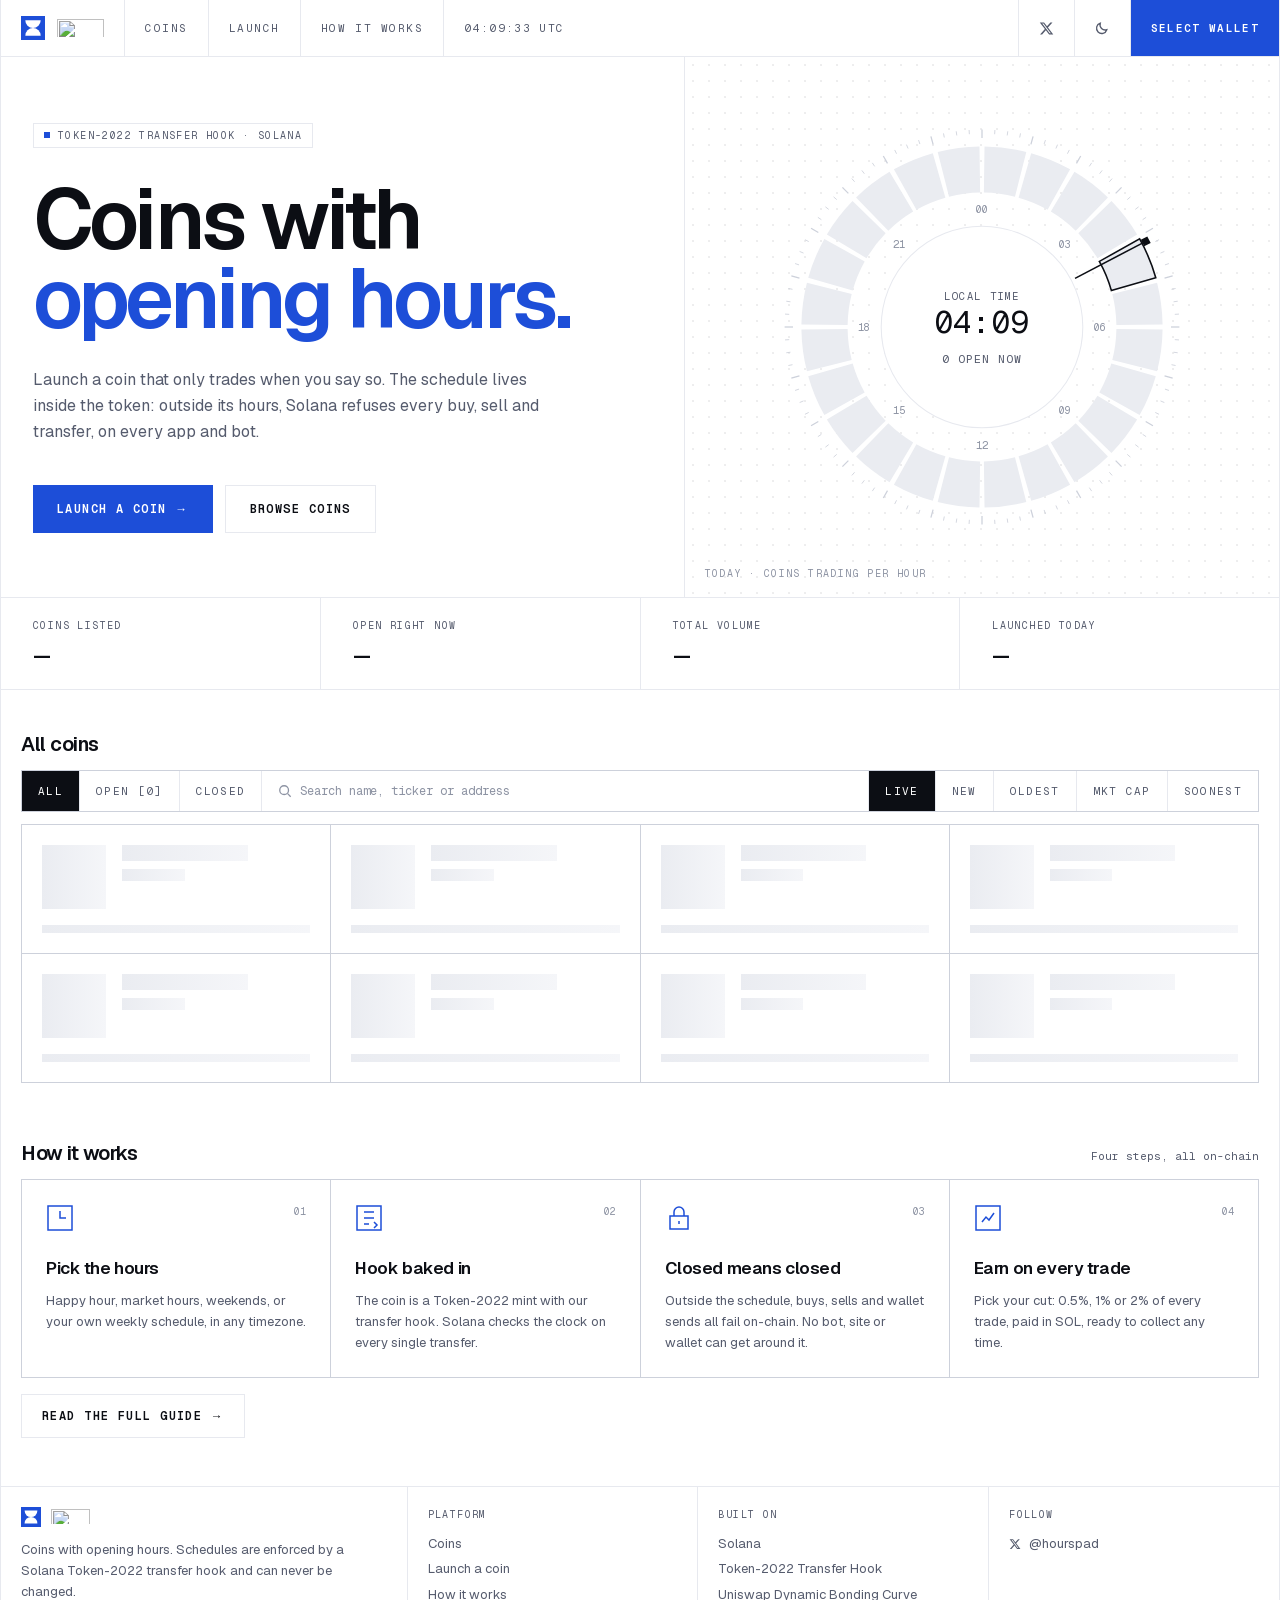
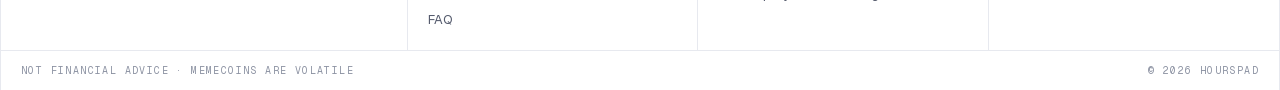
==== index.html @ c49558e3 "Initial commit for HoursPad" ====
<!DOCTYPE html><!--CQ_5cCYA3mb9DSYtPW1Xb--><html lang="en"><head><meta charSet="utf-8"/><meta name="viewport" content="width=device-width, initial-scale=1"/><link rel="preload" href="/_next/static/media/22a5144ee8d83bca-s.p.woff2" as="font" crossorigin="" type="font/woff2"/><link rel="preload" href="/_next/static/media/7d4881bb7e1bf84d-s.p.woff2" as="font" crossorigin="" type="font/woff2"/><link rel="stylesheet" href="/_next/static/css/1ce12301b1489c7e.css?dpl=dpl_DbkQG8PXxqhsKhzdxBXrXk7iivcE" data-precedence="next"/><link rel="preload" as="script" fetchPriority="low" href="/_next/static/chunks/webpack-96cab7fc5d5daf1d.js?dpl=dpl_DbkQG8PXxqhsKhzdxBXrXk7iivcE"/><script src="/_next/static/chunks/4bd1b696-c023c6e3521b1417.js?dpl=dpl_DbkQG8PXxqhsKhzdxBXrXk7iivcE" async=""></script><script src="/_next/static/chunks/255-61931770bf634d82.js?dpl=dpl_DbkQG8PXxqhsKhzdxBXrXk7iivcE" async=""></script><script src="/_next/static/chunks/main-app-dd8ba6a1f9587de7.js?dpl=dpl_DbkQG8PXxqhsKhzdxBXrXk7iivcE" async=""></script><script src="/_next/static/chunks/3a91511d-7b86a14abf461da0.js?dpl=dpl_DbkQG8PXxqhsKhzdxBXrXk7iivcE" async=""></script><script src="/_next/static/chunks/907-2b02519b1565ef3d.js?dpl=dpl_DbkQG8PXxqhsKhzdxBXrXk7iivcE" async=""></script><script src="/_next/static/chunks/619-ba102abea3e3d0e4.js?dpl=dpl_DbkQG8PXxqhsKhzdxBXrXk7iivcE" async=""></script><script src="/_next/static/chunks/700-3b19eb2e2f9596cf.js?dpl=dpl_DbkQG8PXxqhsKhzdxBXrXk7iivcE" async=""></script><script src="/_next/static/chunks/294-66c5df49ff0bc5c4.js?dpl=dpl_DbkQG8PXxqhsKhzdxBXrXk7iivcE" async=""></script><script src="/_next/static/chunks/app/layout-de8322e42dd7f6e4.js?dpl=dpl_DbkQG8PXxqhsKhzdxBXrXk7iivcE" async=""></script><script src="/_next/static/chunks/79702014-9ee8d4aa71a42f20.js?dpl=dpl_DbkQG8PXxqhsKhzdxBXrXk7iivcE" async=""></script><script src="/_next/static/chunks/97b52221-3e3240ed3e205291.js?dpl=dpl_DbkQG8PXxqhsKhzdxBXrXk7iivcE" async=""></script><script src="/_next/static/chunks/2f0b94e8-f0af32bae15436c9.js?dpl=dpl_DbkQG8PXxqhsKhzdxBXrXk7iivcE" async=""></script><script src="/_next/static/chunks/22-aef83ed160ca5266.js?dpl=dpl_DbkQG8PXxqhsKhzdxBXrXk7iivcE" async=""></script><script src="/_next/static/chunks/710-6b9236e07b4af5c0.js?dpl=dpl_DbkQG8PXxqhsKhzdxBXrXk7iivcE" async=""></script><script src="/_next/static/chunks/975-e03da626c06df39f.js?dpl=dpl_DbkQG8PXxqhsKhzdxBXrXk7iivcE" async=""></script><script src="/_next/static/chunks/app/page-4772ea23ae81c565.js?dpl=dpl_DbkQG8PXxqhsKhzdxBXrXk7iivcE" async=""></script><meta name="next-size-adjust" content=""/><title>HoursPad · coins with opening hours</title><meta name="description" content="Launch Solana coins that only trade during their hours. Enforced on-chain by a Token-2022 transfer hook."/><meta name="application-name" content="HoursPad"/><meta property="og:title" content="HoursPad · coins with opening hours"/><meta property="og:description" content="Launch Solana coins that only trade during their hours. Enforced on-chain."/><meta property="og:url" content="https://hourspad.fun"/><meta property="og:site_name" content="HoursPad"/><meta property="og:image:type" content="image/png"/><meta property="og:image:width" content="1200"/><meta property="og:image:height" content="630"/><meta property="og:image" content="https://hourspad.fun/opengraph-image.png?de965d8a4aafa7f9"/><meta name="twitter:card" content="summary_large_image"/><meta name="twitter:title" content="HoursPad · coins with opening hours"/><meta name="twitter:description" content="Launch Solana coins that only trade during their hours. Enforced on-chain."/><meta name="twitter:image:type" content="image/png"/><meta name="twitter:image:width" content="1200"/><meta name="twitter:image:height" content="630"/><meta name="twitter:image" content="https://hourspad.fun/twitter-image.png?de965d8a4aafa7f9"/><link rel="icon" href="/favicon.ico" type="image/x-icon" sizes="16x16"/><link rel="icon" href="/icon.svg?ea979f2394097c3a" type="image/svg+xml" sizes="any"/><link rel="apple-touch-icon" href="/apple-icon.png?b54c12f2b8a58fcc" type="image/png" sizes="180x180"/><script>(function(){try{var p=localStorage.getItem('oh-theme')||'system';var d=p==='dark'||(p==='system'&&matchMedia('(prefers-color-scheme: dark)').matches);document.documentElement.dataset.theme=d?'dark':'light'}catch(e){document.documentElement.dataset.theme='dark'}})()</script><script src="/_next/static/chunks/polyfills-42372ed130431b0a.js?dpl=dpl_DbkQG8PXxqhsKhzdxBXrXk7iivcE" noModule=""></script></head><body class="__variable_246ccd __variable_c29908 font-sans antialiased"><div hidden=""><!--$--><!--/$--></div><script src="/_next/static/chunks/webpack-96cab7fc5d5daf1d.js?dpl=dpl_DbkQG8PXxqhsKhzdxBXrXk7iivcE" id="_R_" async=""></script><script>(self.__next_f=self.__next_f||[]).push([0])</script><script>self.__next_f.push([1,"1:\"$Sreact.fragment\"\n2:I[8224,[\"956\",\"static/chunks/3a91511d-7b86a14abf461da0.js?dpl=dpl_DbkQG8PXxqhsKhzdxBXrXk7iivcE\",\"907\",\"static/chunks/907-2b02519b1565ef3d.js?dpl=dpl_DbkQG8PXxqhsKhzdxBXrXk7iivcE\",\"619\",\"static/chunks/619-ba102abea3e3d0e4.js?dpl=dpl_DbkQG8PXxqhsKhzdxBXrXk7iivcE\",\"700\",\"static/chunks/700-3b19eb2e2f9596cf.js?dpl=dpl_DbkQG8PXxqhsKhzdxBXrXk7iivcE\",\"294\",\"static/chunks/294-66c5df49ff0bc5c4.js?dpl=dpl_DbkQG8PXxqhsKhzdxBXrXk7iivcE\",\"177\",\"static/chunks/app/layout-de8322e42dd7f6e4.js?dpl=dpl_DbkQG8PXxqhsKhzdxBXrXk7iivcE\"],\"Providers\"]\n3:I[1398,[\"956\",\"static/chunks/3a91511d-7b86a14abf461da0.js?dpl=dpl_DbkQG8PXxqhsKhzdxBXrXk7iivcE\",\"907\",\"static/chunks/907-2b02519b1565ef3d.js?dpl=dpl_DbkQG8PXxqhsKhzdxBXrXk7iivcE\",\"619\",\"static/chunks/619-ba102abea3e3d0e4.js?dpl=dpl_DbkQG8PXxqhsKhzdxBXrXk7iivcE\",\"700\",\"static/chunks/700-3b19eb2e2f9596cf.js?dpl=dpl_DbkQG8PXxqhsKhzdxBXrXk7iivcE\",\"294\",\"static/chunks/294-66c5df49ff0bc5c4.js?dpl=dpl_DbkQG8PXxqhsKhzdxBXrXk7iivcE\",\"177\",\"static/chunks/app/layout-de8322e42dd7f6e4.js?dpl=dpl_DbkQG8PXxqhsKhzdxBXrXk7iivcE\"],\"Header\"]\n4:I[2775,[\"956\",\"static/chunks/3a91511d-7b86a14abf461da0.js?dpl=dpl_DbkQG8PXxqhsKhzdxBXrXk7iivcE\",\"907\",\"static/chunks/907-2b02519b1565ef3d.js?dpl=dpl_DbkQG8PXxqhsKhzdxBXrXk7iivcE\",\"619\",\"static/chunks/619-ba102abea3e3d0e4.js?dpl=dpl_DbkQG8PXxqhsKhzdxBXrXk7iivcE\",\"700\",\"static/chunks/700-3b19eb2e2f9596cf.js?dpl=dpl_DbkQG8PXxqhsKhzdxBXrXk7iivcE\",\"294\",\"static/chunks/294-66c5df49ff0bc5c4.js?dpl=dpl_DbkQG8PXxqhsKhzdxBXrXk7iivcE\",\"177\",\"static/chunks/app/layout-de8322e42dd7f6e4.js?dpl=dpl_DbkQG8PXxqhsKhzdxBXrXk7iivcE\"],\"MobileWalletHint\"]\n5:I[9766,[],\"\"]\n6:I[8924,[],\"\"]\n7:I[2619,[\"956\",\"static/chunks/3a91511d-7b86a14abf461da0.js?dpl=dpl_DbkQG8PXxqhsKhzdxBXrXk7iivcE\",\"907\",\"static/chunks/907-2b02519b1565ef3d.js?dpl=dpl_DbkQG8PXxqhsKhzdxBXrXk7iivcE\",\"619\",\"static/chunks/619-ba102abea3e3d0e4.js?dpl=dpl_DbkQG8PXxqhsKhzdxBXrXk7iivcE\",\"700\",\"static/chunks/700-3b19eb2e2f9596cf.js?dpl=dpl_DbkQG8PXxqhsKhzdxBXrXk7iivcE\",\"294\",\"static/chunks/294-66c5df49ff0bc5c4."])</script><script>self.__next_f.push([1,"js?dpl=dpl_DbkQG8PXxqhsKhzdxBXrXk7iivcE\",\"177\",\"static/chunks/app/layout-de8322e42dd7f6e4.js?dpl=dpl_DbkQG8PXxqhsKhzdxBXrXk7iivcE\"],\"\"]\n8:I[1294,[\"956\",\"static/chunks/3a91511d-7b86a14abf461da0.js?dpl=dpl_DbkQG8PXxqhsKhzdxBXrXk7iivcE\",\"907\",\"static/chunks/907-2b02519b1565ef3d.js?dpl=dpl_DbkQG8PXxqhsKhzdxBXrXk7iivcE\",\"619\",\"static/chunks/619-ba102abea3e3d0e4.js?dpl=dpl_DbkQG8PXxqhsKhzdxBXrXk7iivcE\",\"700\",\"static/chunks/700-3b19eb2e2f9596cf.js?dpl=dpl_DbkQG8PXxqhsKhzdxBXrXk7iivcE\",\"294\",\"static/chunks/294-66c5df49ff0bc5c4.js?dpl=dpl_DbkQG8PXxqhsKhzdxBXrXk7iivcE\",\"177\",\"static/chunks/app/layout-de8322e42dd7f6e4.js?dpl=dpl_DbkQG8PXxqhsKhzdxBXrXk7iivcE\"],\"LogoMark\"]\n9:I[1294,[\"956\",\"static/chunks/3a91511d-7b86a14abf461da0.js?dpl=dpl_DbkQG8PXxqhsKhzdxBXrXk7iivcE\",\"907\",\"static/chunks/907-2b02519b1565ef3d.js?dpl=dpl_DbkQG8PXxqhsKhzdxBXrXk7iivcE\",\"619\",\"static/chunks/619-ba102abea3e3d0e4.js?dpl=dpl_DbkQG8PXxqhsKhzdxBXrXk7iivcE\",\"700\",\"static/chunks/700-3b19eb2e2f9596cf.js?dpl=dpl_DbkQG8PXxqhsKhzdxBXrXk7iivcE\",\"294\",\"static/chunks/294-66c5df49ff0bc5c4.js?dpl=dpl_DbkQG8PXxqhsKhzdxBXrXk7iivcE\",\"177\",\"static/chunks/app/layout-de8322e42dd7f6e4.js?dpl=dpl_DbkQG8PXxqhsKhzdxBXrXk7iivcE\"],\"Wordmark\"]\na:I[1294,[\"956\",\"static/chunks/3a91511d-7b86a14abf461da0.js?dpl=dpl_DbkQG8PXxqhsKhzdxBXrXk7iivcE\",\"907\",\"static/chunks/907-2b02519b1565ef3d.js?dpl=dpl_DbkQG8PXxqhsKhzdxBXrXk7iivcE\",\"619\",\"static/chunks/619-ba102abea3e3d0e4.js?dpl=dpl_DbkQG8PXxqhsKhzdxBXrXk7iivcE\",\"700\",\"static/chunks/700-3b19eb2e2f9596cf.js?dpl=dpl_DbkQG8PXxqhsKhzdxBXrXk7iivcE\",\"294\",\"static/chunks/294-66c5df49ff0bc5c4.js?dpl=dpl_DbkQG8PXxqhsKhzdxBXrXk7iivcE\",\"177\",\"static/chunks/app/layout-de8322e42dd7f6e4.js?dpl=dpl_DbkQG8PXxqhsKhzdxBXrXk7iivcE\"],\"IconX\"]\ne:I[7150,[],\"\"]\n:HL[\"/_next/static/media/22a5144ee8d83bca-s.p.woff2\",\"font\",{\"crossOrigin\":\"\",\"type\":\"font/woff2\"}]\n:HL[\"/_next/static/media/7d4881bb7e1bf84d-s.p.woff2\",\"font\",{\"crossOrigin\":\"\",\"type\":\"font/woff2\"}]\n:HL[\"/_next/static/css/1ce12301b1489c7e.css?dpl=dpl_DbkQG8PXxqhsKhzdxBXrXk7iivcE\",\"style\"]\n"])</script><script>self.__next_f.push([1,"0:{\"P\":null,\"b\":\"CQ-5cCYA3mb9DSYtPW1Xb\",\"p\":\"\",\"c\":[\"\",\"\"],\"i\":false,\"f\":[[[\"\",{\"children\":[\"__PAGE__\",{}]},\"$undefined\",\"$undefined\",true],[\"\",[\"$\",\"$1\",\"c\",{\"children\":[[[\"$\",\"link\",\"0\",{\"rel\":\"stylesheet\",\"href\":\"/_next/static/css/1ce12301b1489c7e.css?dpl=dpl_DbkQG8PXxqhsKhzdxBXrXk7iivcE\",\"precedence\":\"next\",\"crossOrigin\":\"$undefined\",\"nonce\":\"$undefined\"}]],[\"$\",\"html\",null,{\"lang\":\"en\",\"suppressHydrationWarning\":true,\"children\":[[\"$\",\"head\",null,{\"children\":[\"$\",\"script\",null,{\"dangerouslySetInnerHTML\":{\"__html\":\"(function(){try{var p=localStorage.getItem('oh-theme')||'system';var d=p==='dark'||(p==='system'\u0026\u0026matchMedia('(prefers-color-scheme: dark)').matches);document.documentElement.dataset.theme=d?'dark':'light'}catch(e){document.documentElement.dataset.theme='dark'}})()\"}}]}],[\"$\",\"body\",null,{\"className\":\"__variable_246ccd __variable_c29908 font-sans antialiased\",\"children\":[\"$\",\"$L2\",null,{\"children\":[\"$\",\"div\",null,{\"className\":\"mx-auto flex min-h-screen max-w-[1360px] flex-col border-x border-line\",\"children\":[[\"$\",\"$L3\",null,{}],[\"$\",\"$L4\",null,{}],[\"$\",\"main\",null,{\"className\":\"flex-1\",\"children\":[\"$\",\"$L5\",null,{\"parallelRouterKey\":\"children\",\"error\":\"$undefined\",\"errorStyles\":\"$undefined\",\"errorScripts\":\"$undefined\",\"template\":[\"$\",\"$L6\",null,{}],\"templateStyles\":\"$undefined\",\"templateScripts\":\"$undefined\",\"notFound\":[[\"$\",\"section\",null,{\"className\":\"dotgrid grid min-h-[60vh] place-items-center px-5 py-20 text-center\",\"children\":[\"$\",\"div\",null,{\"children\":[[\"$\",\"div\",null,{\"className\":\"mx-auto inline-flex items-center gap-2 bg-closed/10 px-2.5 py-1 font-mono text-[11px] font-semibold tracking-[0.12em] text-closed\",\"children\":[[\"$\",\"span\",null,{\"className\":\"inline-block h-1.5 w-1.5 bg-closed\"}],\" CLOSED · 404\"]}],[\"$\",\"h1\",null,{\"className\":\"mt-6 text-5xl font-semibold tracking-[-0.04em] sm:text-6xl\",\"children\":\"This page is closed.\"}],[\"$\",\"p\",null,{\"className\":\"mx-auto mt-4 max-w-md text-[15px] text-mute\",\"children\":\"It doesn't exist, or it never opened. Try one that's open.\"}],[\"$\",\"div\",null,{\"className\":\"mt-8 flex flex-wrap justify-center gap-3\",\"children\":[[\"$\",\"$L7\",null,{\"href\":\"/\",\"className\":\"btn-accent h-12 px-6\",\"children\":\"Browse coins\"}],[\"$\",\"$L7\",null,{\"href\":\"/how-it-works\",\"className\":\"btn-line h-12 px-6\",\"children\":\"How it works\"}]]}]]}]}],[]],\"forbidden\":\"$undefined\",\"unauthorized\":\"$undefined\"}]}],[\"$\",\"footer\",null,{\"className\":\"border-t border-line\",\"children\":[[\"$\",\"div\",null,{\"className\":\"grid gap-px bg-line sm:grid-cols-[1.4fr_1fr_1fr_1fr] [\u0026\u003e*]:bg-bg\",\"children\":[[\"$\",\"div\",null,{\"className\":\"p-5\",\"children\":[[\"$\",\"div\",null,{\"className\":\"flex items-center gap-2.5\",\"children\":[[\"$\",\"$L8\",null,{\"size\":20}],[\"$\",\"$L9\",null,{\"height\":15}]]}],[\"$\",\"p\",null,{\"className\":\"mt-3 max-w-sm text-[13px] leading-relaxed text-mute\",\"children\":\"Coins with opening hours. Schedules are enforced by a Solana Token-2022 transfer hook and can never be changed.\"}]]}],[\"$\",\"div\",null,{\"className\":\"p-5\",\"children\":[[\"$\",\"div\",null,{\"className\":\"label mb-3\",\"children\":\"Platform\"}],[\"$\",\"ul\",null,{\"className\":\"space-y-1.5 text-[13px] text-mute\",\"children\":[[\"$\",\"li\",null,{\"children\":[\"$\",\"$L7\",null,{\"href\":\"/\",\"className\":\"hover:text-fg\",\"children\":\"Coins\"}]}],[\"$\",\"li\",null,{\"children\":[\"$\",\"$L7\",null,{\"href\":\"/launch\",\"className\":\"hover:text-fg\",\"children\":\"Launch a coin\"}]}],[\"$\",\"li\",null,{\"children\":[\"$\",\"$L7\",null,{\"href\":\"/how-it-works\",\"className\":\"hover:text-fg\",\"children\":\"How it works\"}]}],[\"$\",\"li\",null,{\"children\":[\"$\",\"$L7\",null,{\"href\":\"/how-it-works#faq\",\"className\":\"hover:text-fg\",\"children\":\"FAQ\"}]}]]}]]}],[\"$\",\"div\",null,{\"className\":\"p-5\",\"children\":[[\"$\",\"div\",null,{\"className\":\"label mb-3\",\"children\":\"Built on\"}],[\"$\",\"ul\",null,{\"className\":\"space-y-1.5 text-[13px] text-mute\",\"children\":[[\"$\",\"li\",null,{\"children\":\"Solana\"}],[\"$\",\"li\",null,{\"children\":\"Token-2022 Transfer Hook\"}],[\"$\",\"li\",null,{\"children\":\"Uniswap Dynamic Bonding Curve\"}]]}]]}],[\"$\",\"div\",null,{\"className\":\"p-5\",\"children\":[[\"$\",\"div\",null,{\"className\":\"label mb-3\",\"children\":\"Follow\"}],[\"$\",\"ul\",null,{\"className\":\"space-y-1.5 text-[13px] text-mute\",\"children\":[\"$\",\"li\",null,{\"children\":[\"$\",\"a\",null,{\"href\":\"https://x.com/hourspad\",\"target\":\"_blank\",\"rel\":\"noopener noreferrer\",\"className\":\"inline-flex items-center gap-2 hover:text-fg\",\"children\":[[\"$\",\"$La\",null,{\"size\":12}],\" @hourspad\"]}]}]}]]}]]}],[\"$\",\"div\",null,{\"className\":\"flex flex-wrap justify-between gap-2 border-t border-line px-5 py-3 font-mono text-[10px] uppercase tracking-[0.14em] text-dim\",\"children\":[[\"$\",\"span\",null,{\"children\":\"Not financial advice · Memecoins are volatile\"}],\"$Lb\"]}]]}]]}]}]}]]}]]}],{\"children\":[\"__PAGE__\",\"$Lc\",{},null,false]},null,false],\"$Ld\",false]],\"m\":\"$undefined\",\"G\":[\"$e\",[]],\"s\":false,\"S\":true}\n"])</script><script>self.__next_f.push([1,"f:I[1959,[],\"ClientPageRoot\"]\n"])</script><script>self.__next_f.push([1,"10:I[9547,[\"956\",\"static/chunks/3a91511d-7b86a14abf461da0.js?dpl=dpl_DbkQG8PXxqhsKhzdxBXrXk7iivcE\",\"983\",\"static/chunks/79702014-9ee8d4aa71a42f20.js?dpl=dpl_DbkQG8PXxqhsKhzdxBXrXk7iivcE\",\"919\",\"static/chunks/97b52221-3e3240ed3e205291.js?dpl=dpl_DbkQG8PXxqhsKhzdxBXrXk7iivcE\",\"33\",\"static/chunks/2f0b94e8-f0af32bae15436c9.js?dpl=dpl_DbkQG8PXxqhsKhzdxBXrXk7iivcE\",\"907\",\"static/chunks/907-2b02519b1565ef3d.js?dpl=dpl_DbkQG8PXxqhsKhzdxBXrXk7iivcE\",\"619\",\"static/chunks/619-ba102abea3e3d0e4.js?dpl=dpl_DbkQG8PXxqhsKhzdxBXrXk7iivcE\",\"22\",\"static/chunks/22-aef83ed160ca5266.js?dpl=dpl_DbkQG8PXxqhsKhzdxBXrXk7iivcE\",\"710\",\"static/chunks/710-6b9236e07b4af5c0.js?dpl=dpl_DbkQG8PXxqhsKhzdxBXrXk7iivcE\",\"294\",\"static/chunks/294-66c5df49ff0bc5c4.js?dpl=dpl_DbkQG8PXxqhsKhzdxBXrXk7iivcE\",\"975\",\"static/chunks/975-e03da626c06df39f.js?dpl=dpl_DbkQG8PXxqhsKhzdxBXrXk7iivcE\",\"974\",\"static/chunks/app/page-4772ea23ae81c565.js?dpl=dpl_DbkQG8PXxqhsKhzdxBXrXk7iivcE\"],\"default\"]\n"])</script><script>self.__next_f.push([1,"13:I[4431,[],\"OutletBoundary\"]\n15:I[5278,[],\"AsyncMetadataOutlet\"]\n17:I[4431,[],\"ViewportBoundary\"]\n19:I[4431,[],\"MetadataBoundary\"]\n1a:\"$Sreact.suspense\"\nb:[\"$\",\"span\",null,{\"children\":[\"© \",2026,\" HoursPad\"]}]\nc:[\"$\",\"$1\",\"c\",{\"children\":[[\"$\",\"$Lf\",null,{\"Component\":\"$10\",\"searchParams\":{},\"params\":{},\"promises\":[\"$@11\",\"$@12\"]}],null,[\"$\",\"$L13\",null,{\"children\":[\"$L14\",[\"$\",\"$L15\",null,{\"promise\":\"$@16\"}]]}]]}]\nd:[\"$\",\"$1\",\"h\",{\"children\":[null,[[\"$\",\"$L17\",null,{\"children\":\"$L18\"}],[\"$\",\"meta\",null,{\"name\":\"next-size-adjust\",\"content\":\"\"}]],[\"$\",\"$L19\",null,{\"children\":[\"$\",\"div\",null,{\"hidden\":true,\"children\":[\"$\",\"$1a\",null,{\"fallback\":null,\"children\":\"$L1b\"}]}]}]]}]\n"])</script><script>self.__next_f.push([1,"11:{}\n12:\"$c:props:children:0:props:params\"\n"])</script><script>self.__next_f.push([1,"18:[[\"$\",\"meta\",\"0\",{\"charSet\":\"utf-8\"}],[\"$\",\"meta\",\"1\",{\"name\":\"viewport\",\"content\":\"width=device-width, initial-scale=1\"}]]\n14:null\n"])</script><script>self.__next_f.push([1,"1c:I[622,[],\"IconMark\"]\n"])</script><script>self.__next_f.push([1,"16:{\"metadata\":[[\"$\",\"title\",\"0\",{\"children\":\"HoursPad · coins with opening hours\"}],[\"$\",\"meta\",\"1\",{\"name\":\"description\",\"content\":\"Launch Solana coins that only trade during their hours. Enforced on-chain by a Token-2022 transfer hook.\"}],[\"$\",\"meta\",\"2\",{\"name\":\"application-name\",\"content\":\"HoursPad\"}],[\"$\",\"meta\",\"3\",{\"property\":\"og:title\",\"content\":\"HoursPad · coins with opening hours\"}],[\"$\",\"meta\",\"4\",{\"property\":\"og:description\",\"content\":\"Launch Solana coins that only trade during their hours. Enforced on-chain.\"}],[\"$\",\"meta\",\"5\",{\"property\":\"og:url\",\"content\":\"https://hourspad.fun\"}],[\"$\",\"meta\",\"6\",{\"property\":\"og:site_name\",\"content\":\"HoursPad\"}],[\"$\",\"meta\",\"7\",{\"property\":\"og:image:type\",\"content\":\"image/png\"}],[\"$\",\"meta\",\"8\",{\"property\":\"og:image:width\",\"content\":\"1200\"}],[\"$\",\"meta\",\"9\",{\"property\":\"og:image:height\",\"content\":\"630\"}],[\"$\",\"meta\",\"10\",{\"property\":\"og:image\",\"content\":\"https://hourspad.fun/opengraph-image.png?de965d8a4aafa7f9\"}],[\"$\",\"meta\",\"11\",{\"name\":\"twitter:card\",\"content\":\"summary_large_image\"}],[\"$\",\"meta\",\"12\",{\"name\":\"twitter:title\",\"content\":\"HoursPad · coins with opening hours\"}],[\"$\",\"meta\",\"13\",{\"name\":\"twitter:description\",\"content\":\"Launch Solana coins that only trade during their hours. Enforced on-chain.\"}],[\"$\",\"meta\",\"14\",{\"name\":\"twitter:image:type\",\"content\":\"image/png\"}],[\"$\",\"meta\",\"15\",{\"name\":\"twitter:image:width\",\"content\":\"1200\"}],[\"$\",\"meta\",\"16\",{\"name\":\"twitter:image:height\",\"content\":\"630\"}],[\"$\",\"meta\",\"17\",{\"name\":\"twitter:image\",\"content\":\"https://hourspad.fun/twitter-image.png?de965d8a4aafa7f9\"}],[\"$\",\"link\",\"18\",{\"rel\":\"icon\",\"href\":\"/favicon.ico\",\"type\":\"image/x-icon\",\"sizes\":\"16x16\"}],[\"$\",\"link\",\"19\",{\"rel\":\"icon\",\"href\":\"/icon.svg?ea979f2394097c3a\",\"type\":\"image/svg+xml\",\"sizes\":\"any\"}],[\"$\",\"link\",\"20\",{\"rel\":\"apple-touch-icon\",\"href\":\"/apple-icon.png?b54c12f2b8a58fcc\",\"type\":\"image/png\",\"sizes\":\"180x180\"}],[\"$\",\"$L1c\",\"21\",{}]],\"error\":null,\"digest\":\"$undefined\"}\n"])</script><script>self.__next_f.push([1,"1b:\"$16:metadata\"\n"])</script></body></html>
---- _next/static/css/1ce12301b1489c7e.css ----
@import url("https://fonts.googleapis.com/css2?family=DM+Sans:wght@400;500;700&display=swap");.wallet-adapter-button{background-color:transparent;border:none;color:#fff;cursor:pointer;display:flex;align-items:center;font-family:DM Sans,Roboto,Helvetica Neue,Helvetica,Arial,sans-serif;font-size:16px;font-weight:600;height:48px;line-height:48px;padding:0 24px;border-radius:4px}.wallet-adapter-button-trigger{background-color:#512da8}.wallet-adapter-button:not([disabled]):focus-visible{outline-color:white}.wallet-adapter-button:not([disabled]):hover{background-color:#1a1f2e}.wallet-adapter-button[disabled]{background:#404144;color:#999;cursor:not-allowed}.wallet-adapter-button-end-icon,.wallet-adapter-button-end-icon img,.wallet-adapter-button-start-icon,.wallet-adapter-button-start-icon img{display:flex;align-items:center;justify-content:center;width:24px;height:24px}.wallet-adapter-button-end-icon{margin-left:12px}.wallet-adapter-button-start-icon{margin-right:12px}.wallet-adapter-collapse{width:100%}.wallet-adapter-dropdown{position:relative;display:inline-block}.wallet-adapter-dropdown-list{position:absolute;z-index:99;display:grid;grid-template-rows:1fr;grid-row-gap:10px;padding:10px;top:100%;right:0;margin:0;list-style:none;background:#2c2d30;border-radius:10px;box-shadow:0 8px 20px rgba(0,0,0,.6);opacity:0;visibility:hidden;transition:opacity .2s ease,transform .2s ease,visibility .2s;font-family:DM Sans,Roboto,Helvetica Neue,Helvetica,Arial,sans-serif}.wallet-adapter-dropdown-list-active{opacity:1;visibility:visible;transform:translateY(10px)}.wallet-adapter-dropdown-list-item{display:flex;flex-direction:row;justify-content:center;align-items:center;border:none;outline:none;cursor:pointer;white-space:nowrap;box-sizing:border-box;padding:0 20px;width:100%;border-radius:6px;font-size:14px;font-weight:600;height:37px;color:#fff}.wallet-adapter-dropdown-list-item:not([disabled]):hover{background-color:#1a1f2e}.wallet-adapter-modal-collapse-button svg{align-self:center;fill:#999}.wallet-adapter-modal-collapse-button.wallet-adapter-modal-collapse-button-active svg{transform:rotate(180deg);transition:transform .15s ease-in}.wallet-adapter-modal{position:fixed;top:0;left:0;right:0;bottom:0;opacity:0;transition:opacity .15s linear;background:rgba(0,0,0,.5);z-index:1040;overflow-y:auto}.wallet-adapter-modal.wallet-adapter-modal-fade-in{opacity:1}.wallet-adapter-modal-button-close{display:flex;align-items:center;justify-content:center;position:absolute;top:18px;right:18px;padding:12px;cursor:pointer;background:#1a1f2e;border:none;border-radius:50%}.wallet-adapter-modal-button-close:focus-visible{outline-color:white}.wallet-adapter-modal-button-close svg{fill:#777;transition:fill .2s ease 0s}.wallet-adapter-modal-button-close:hover svg{fill:#fff}.wallet-adapter-modal-overlay{background:rgba(0,0,0,.5);position:fixed;top:0;left:0;bottom:0;right:0}.wallet-adapter-modal-container{display:flex;margin:3rem;min-height:calc(100vh - 6rem);align-items:center;justify-content:center}@media (max-width:480px){.wallet-adapter-modal-container{margin:1rem;min-height:calc(100vh - 2rem)}}.wallet-adapter-modal-wrapper{box-sizing:border-box;position:relative;display:flex;align-items:center;flex-direction:column;z-index:1050;max-width:400px;border-radius:10px;background:#10141f;box-shadow:0 8px 20px rgba(0,0,0,.6);font-family:DM Sans,Roboto,Helvetica Neue,Helvetica,Arial,sans-serif;flex:1}.wallet-adapter-modal-wrapper .wallet-adapter-button{width:100%}.wallet-adapter-modal-title{font-weight:500;font-size:24px;line-height:36px;margin:0;padding:64px 48px 48px;text-align:center;color:#fff}@media (max-width:374px){.wallet-adapter-modal-title{font-size:18px}}.wallet-adapter-modal-list{margin:0 0 12px;padding:0;width:100%;list-style:none}.wallet-adapter-modal-list .wallet-adapter-button{font-weight:400;border-radius:0;font-size:18px}.wallet-adapter-modal-list .wallet-adapter-button-end-icon,.wallet-adapter-modal-list .wallet-adapter-button-end-icon img,.wallet-adapter-modal-list .wallet-adapter-button-start-icon,.wallet-adapter-modal-list .wallet-adapter-button-start-icon img{width:28px;height:28px}.wallet-adapter-modal-list .wallet-adapter-button span{margin-left:auto;font-size:14px;opacity:.6}.wallet-adapter-modal-list-more{cursor:pointer;border:none;padding:12px 24px 24px 12px;align-self:flex-end;display:flex;align-items:center;background-color:transparent;color:#fff}.wallet-adapter-modal-list-more svg{transition:all .1s ease;fill:rgba(255,255,255,1);margin-left:.5rem}.wallet-adapter-modal-list-more-icon-rotate{transform:rotate(180deg)}.wallet-adapter-modal-middle{width:100%;display:flex;flex-direction:column;align-items:center;padding:0 24px 24px;box-sizing:border-box}.wallet-adapter-modal-middle-button{display:block;cursor:pointer;margin-top:48px;width:100%;background-color:#512da8;padding:12px;font-size:18px;border:none;border-radius:8px;color:#fff}@font-face{font-family:Geist;font-style:normal;font-weight:100 900;font-display:swap;src:url(/_next/static/media/f639721981034f88-s.woff2) format("woff2");unicode-range:u+0460-052f,u+1c80-1c8a,u+20b4,u+2de0-2dff,u+a640-a69f,u+fe2e-fe2f}@font-face{font-family:Geist;font-style:normal;font-weight:100 900;font-display:swap;src:url(/_next/static/media/9766a7e9e2e0ad5a-s.woff2) format("woff2");unicode-range:u+0301,u+0400-045f,u+0490-0491,u+04b0-04b1,u+2116}@font-face{font-family:Geist;font-style:normal;font-weight:100 900;font-display:swap;src:url(/_next/static/media/b66cf8e69499582a-s.woff2) format("woff2");unicode-range:u+0102-0103,u+0110-0111,u+0128-0129,u+0168-0169,u+01a0-01a1,u+01af-01b0,u+0300-0301,u+0303-0304,u+0308-0309,u+0323,u+0329,u+1ea0-1ef9,u+20ab}@font-face{font-family:Geist;font-style:normal;font-weight:100 900;font-display:swap;src:url(/_next/static/media/aa016aab0e6d1295-s.woff2) format("woff2");unicode-range:u+0100-02ba,u+02bd-02c5,u+02c7-02cc,u+02ce-02d7,u+02dd-02ff,u+0304,u+0308,u+0329,u+1d00-1dbf,u+1e00-1e9f,u+1ef2-1eff,u+2020,u+20a0-20ab,u+20ad-20c0,u+2113,u+2c60-2c7f,u+a720-a7ff}@font-face{font-family:Geist;font-style:normal;font-weight:100 900;font-display:swap;src:url(/_next/static/media/22a5144ee8d83bca-s.p.woff2) format("woff2");unicode-range:u+00??,u+0131,u+0152-0153,u+02bb-02bc,u+02c6,u+02da,u+02dc,u+0304,u+0308,u+0329,u+2000-206f,u+20ac,u+2122,u+2191,u+2193,u+2212,u+2215,u+feff,u+fffd}@font-face{font-family:Geist Fallback;src:local("Arial");ascent-override:95.94%;descent-override:28.16%;line-gap-override:0.00%;size-adjust:104.76%}.__className_246ccd{font-family:Geist,Geist Fallback;font-style:normal}.__variable_246ccd{--font-geist-sans:"Geist","Geist Fallback"}@font-face{font-family:Geist Mono;font-style:normal;font-weight:100 900;font-display:swap;src:url(/_next/static/media/013b72fa676f92e0-s.woff2) format("woff2");unicode-range:u+0460-052f,u+1c80-1c8a,u+20b4,u+2de0-2dff,u+a640-a69f,u+fe2e-fe2f}@font-face{font-family:Geist Mono;font-style:normal;font-weight:100 900;font-display:swap;src:url(/_next/static/media/b9408752a0c24fb9-s.woff2) format("woff2");unicode-range:u+0301,u+0400-045f,u+0490-0491,u+04b0-04b1,u+2116}@font-face{font-family:Geist Mono;font-style:normal;font-weight:100 900;font-display:swap;src:url(/_next/static/media/65f03d54ccadf4a8-s.woff2) format("woff2");unicode-range:u+2000-2001,u+2004-2008,u+200a,u+23b8-23bd,u+2500-259f}@font-face{font-family:Geist Mono;font-style:normal;font-weight:100 900;font-display:swap;src:url(/_next/static/media/e038a29029a234f2-s.woff2) format("woff2");unicode-range:u+0102-0103,u+0110-0111,u+0128-0129,u+0168-0169,u+01a0-01a1,u+01af-01b0,u+0300-0301,u+0303-0304,u+0308-0309,u+0323,u+0329,u+1ea0-1ef9,u+20ab}@font-face{font-family:Geist Mono;font-style:normal;font-weight:100 900;font-display:swap;src:url(/_next/static/media/2b5b02fc7e511755-s.woff2) format("woff2");unicode-range:u+0100-02ba,u+02bd-02c5,u+02c7-02cc,u+02ce-02d7,u+02dd-02ff,u+0304,u+0308,u+0329,u+1d00-1dbf,u+1e00-1e9f,u+1ef2-1eff,u+2020,u+20a0-20ab,u+20ad-20c0,u+2113,u+2c60-2c7f,u+a720-a7ff}@font-face{font-family:Geist Mono;font-style:normal;font-weight:100 900;font-display:swap;src:url(/_next/static/media/7d4881bb7e1bf84d-s.p.woff2) format("woff2");unicode-range:u+00??,u+0131,u+0152-0153,u+02bb-02bc,u+02c6,u+02da,u+02dc,u+0304,u+0308,u+0329,u+2000-206f,u+20ac,u+2122,u+2191,u+2193,u+2212,u+2215,u+feff,u+fffd}@font-face{font-family:Geist Mono Fallback;src:local("Arial");ascent-override:74.67%;descent-override:21.92%;line-gap-override:0.00%;size-adjust:134.59%}.__className_c29908{font-family:Geist Mono,Geist Mono Fallback;font-style:normal}.__variable_c29908{--font-geist-mono:"Geist Mono","Geist Mono Fallback"}

/*! tailwindcss v4.3.3 | MIT License | https://tailwindcss.com */@layer properties{@supports (((-webkit-hyphens:none)) and (not (margin-trim:inline))) or ((-moz-orient:inline) and (not (color:rgb(from red r g b)))){*,::backdrop,:after,:before{--tw-font-weight:initial;--tw-tracking:initial;--tw-border-style:solid;--tw-rotate-x:initial;--tw-rotate-y:initial;--tw-rotate-z:initial;--tw-skew-x:initial;--tw-skew-y:initial;--tw-space-y-reverse:0;--tw-divide-y-reverse:0;--tw-ordinal:initial;--tw-slashed-zero:initial;--tw-numeric-figure:initial;--tw-numeric-spacing:initial;--tw-numeric-fraction:initial;--tw-leading:initial;--tw-shadow:0 0 #0000;--tw-shadow-color:initial;--tw-shadow-alpha:100%;--tw-inset-shadow:0 0 #0000;--tw-inset-shadow-color:initial;--tw-inset-shadow-alpha:100%;--tw-ring-color:initial;--tw-ring-shadow:0 0 #0000;--tw-inset-ring-color:initial;--tw-inset-ring-shadow:0 0 #0000;--tw-ring-inset:initial;--tw-ring-offset-width:0px;--tw-ring-offset-color:#fff;--tw-ring-offset-shadow:0 0 #0000;--tw-outline-style:solid;--tw-blur:initial;--tw-brightness:initial;--tw-contrast:initial;--tw-grayscale:initial;--tw-hue-rotate:initial;--tw-invert:initial;--tw-opacity:initial;--tw-saturate:initial;--tw-sepia:initial;--tw-drop-shadow:initial;--tw-drop-shadow-color:initial;--tw-drop-shadow-alpha:100%;--tw-drop-shadow-size:initial}}}@layer theme{:host,:root{--color-black:#000;--color-white:#fff;--spacing:.25rem;--container-sm:24rem;--container-md:28rem;--container-lg:32rem;--container-xl:36rem;--container-2xl:42rem;--container-3xl:48rem;--text-xs:.75rem;--text-xs--line-height:calc(1 / .75);--text-sm:.875rem;--text-sm--line-height:calc(1.25 / .875);--text-base:1rem;--text-base--line-height:calc(1.5 / 1);--text-lg:1.125rem;--text-lg--line-height:calc(1.75 / 1.125);--text-xl:1.25rem;--text-xl--line-height:calc(1.75 / 1.25);--text-2xl:1.5rem;--text-2xl--line-height:calc(2 / 1.5);--text-3xl:1.875rem;--text-3xl--line-height:calc(2.25 / 1.875);--text-4xl:2.25rem;--text-4xl--line-height:calc(2.5 / 2.25);--text-5xl:3rem;--text-5xl--line-height:1;--text-6xl:3.75rem;--text-6xl--line-height:1;--text-7xl:4.5rem;--text-7xl--line-height:1;--font-weight-normal:400;--font-weight-medium:500;--font-weight-semibold:600;--font-weight-bold:700;--tracking-tight:-.025em;--tracking-normal:0em;--leading-tight:1.25;--leading-snug:1.375;--leading-relaxed:1.625;--default-transition-duration:.15s;--default-transition-timing-function:cubic-bezier(.4,0,.2,1);--default-font-family:var(--font-geist-sans);--default-mono-font-family:var(--font-geist-mono)}}@layer base{*,::backdrop,:after,:before{box-sizing:border-box;border:0 solid;margin:0;padding:0}::file-selector-button{box-sizing:border-box;border:0 solid;margin:0;padding:0}:host,html{-webkit-text-size-adjust:100%;tab-size:4;line-height:1.5;font-family:var(--default-font-family,-apple-system,BlinkMacSystemFont,"Segoe UI",Roboto,"Helvetica Neue","Noto Sans",Arial,sans-serif,"Apple Color Emoji","Segoe UI Emoji","Segoe UI Symbol","Noto Color Emoji");font-feature-settings:var(--default-font-feature-settings,normal);font-variation-settings:var(--default-font-variation-settings,normal);-webkit-tap-highlight-color:transparent}hr{height:0;color:inherit;border-top-width:1px}abbr:where([title]){-webkit-text-decoration:underline dotted;text-decoration:underline dotted}h1,h2,h3,h4,h5,h6{font-size:inherit;font-weight:inherit}a{color:inherit;-webkit-text-decoration:inherit;text-decoration:inherit}b,strong{font-weight:bolder}code,kbd,pre,samp{font-family:var(--default-mono-font-family,ui-monospace,SFMono-Regular,Menlo,Monaco,Consolas,"Liberation Mono","Courier New",monospace);font-feature-settings:var(--default-mono-font-feature-settings,normal);font-variation-settings:var(--default-mono-font-variation-settings,normal);font-size:1em}small{font-size:80%}sub,sup{vertical-align:baseline;font-size:75%;line-height:0;position:relative}sub{bottom:-.25em}sup{top:-.5em}table{text-indent:0;border-color:inherit;border-collapse:collapse}:-moz-focusring:where(:not(iframe)){outline:auto}progress{vertical-align:baseline}summary{display:list-item}menu,ol,ul{list-style:none}audio,canvas,embed,iframe,img,object,svg,video{vertical-align:middle;display:block}img,video{max-width:100%;height:auto}button,input,optgroup,select,textarea{font:inherit;font-feature-settings:inherit;font-variation-settings:inherit;letter-spacing:inherit;color:inherit;opacity:1;background-color:#0000;border-radius:0}::file-selector-button{font:inherit;font-feature-settings:inherit;font-variation-settings:inherit;letter-spacing:inherit;color:inherit;opacity:1;background-color:#0000;border-radius:0}:where(select:is([multiple],[size])) optgroup{font-weight:bolder}:where(select:is([multiple],[size])) optgroup option{padding-inline-start:20px}::file-selector-button{margin-inline-end:4px}::placeholder{opacity:1}@supports (not ((-webkit-appearance:-apple-pay-button))) or (contain-intrinsic-size:1px){::placeholder{color:currentColor}@supports (color:color-mix(in lab,red,red)){::placeholder{color:color-mix(in oklab,currentcolor 50%,transparent)}}}textarea{resize:vertical}::-webkit-search-decoration{-webkit-appearance:none}::-webkit-date-and-time-value{min-height:1lh;text-align:inherit}::-webkit-datetime-edit{display:inline-flex}::-webkit-datetime-edit-fields-wrapper{padding:0}::-webkit-datetime-edit,::-webkit-datetime-edit-year-field{padding-block:0}::-webkit-datetime-edit-day-field,::-webkit-datetime-edit-month-field{padding-block:0}::-webkit-datetime-edit-hour-field,::-webkit-datetime-edit-minute-field{padding-block:0}::-webkit-datetime-edit-millisecond-field,::-webkit-datetime-edit-second-field{padding-block:0}::-webkit-datetime-edit-meridiem-field{padding-block:0}::-webkit-calendar-picker-indicator{line-height:1}:-moz-ui-invalid{box-shadow:none}button,input:where([type=button],[type=reset],[type=submit]){appearance:button}::file-selector-button{appearance:button}::-webkit-inner-spin-button,::-webkit-outer-spin-button{height:auto}[hidden]:where(:not([hidden=until-found])){display:none!important}}@layer components;@layer utilities{.pointer-events-none{pointer-events:none}.visible{visibility:visible}.absolute{position:absolute}.fixed{position:fixed}.relative{position:relative}.sticky{position:sticky}.inset-0{inset:0}.inset-x-0{inset-inline:0}.-top-1{top:calc(var(--spacing) * -1)}.top-0{top:0}.top-2{top:calc(var(--spacing) * 2)}.top-14{top:calc(var(--spacing) * 14)}.-bottom-1{bottom:calc(var(--spacing) * -1)}.bottom-0{bottom:0}.bottom-4{bottom:calc(var(--spacing) * 4)}.bottom-16{bottom:calc(var(--spacing) * 16)}.left-3{left:calc(var(--spacing) * 3)}.left-5{left:calc(var(--spacing) * 5)}.z-10{z-index:10}.z-20{z-index:20}.mx-auto{margin-inline:auto}.mt-0\.5{margin-top:calc(var(--spacing) * .5)}.mt-1{margin-top:var(--spacing)}.mt-1\.5{margin-top:calc(var(--spacing) * 1.5)}.mt-2{margin-top:calc(var(--spacing) * 2)}.mt-3{margin-top:calc(var(--spacing) * 3)}.mt-4{margin-top:calc(var(--spacing) * 4)}.mt-5{margin-top:calc(var(--spacing) * 5)}.mt-6{margin-top:calc(var(--spacing) * 6)}.mt-7{margin-top:calc(var(--spacing) * 7)}.mt-8{margin-top:calc(var(--spacing) * 8)}.mt-10{margin-top:calc(var(--spacing) * 10)}.mt-px{margin-top:1px}.mb-2{margin-bottom:calc(var(--spacing) * 2)}.mb-3{margin-bottom:calc(var(--spacing) * 3)}.mb-5{margin-bottom:calc(var(--spacing) * 5)}.mb-6{margin-bottom:calc(var(--spacing) * 6)}.mb-8{margin-bottom:calc(var(--spacing) * 8)}.ml-1{margin-left:var(--spacing)}.ml-1\.5{margin-left:calc(var(--spacing) * 1.5)}.ml-2{margin-left:calc(var(--spacing) * 2)}.ml-auto{margin-left:auto}.btn-line{height:calc(var(--spacing) * 11);justify-content:center;align-items:center;gap:calc(var(--spacing) * 2);padding-inline:calc(var(--spacing) * 5);font-family:var(--font-geist-mono);font-size:var(--text-xs);line-height:var(--tw-leading,var(--text-xs--line-height));--tw-font-weight:var(--font-weight-semibold);font-weight:var(--font-weight-semibold);--tw-tracking:.12em;letter-spacing:.12em;text-transform:uppercase;transition-property:color,background-color,border-color,outline-color,text-decoration-color,fill,stroke,--tw-gradient-from,--tw-gradient-via,--tw-gradient-to;transition-timing-function:var(--tw-ease,var(--default-transition-timing-function));transition-duration:var(--tw-duration,var(--default-transition-duration));display:inline-flex}.btn-line:disabled{cursor:not-allowed;opacity:.35}.btn-line{border-style:var(--tw-border-style);border-width:1px;border-color:var(--line);color:var(--fg)}@media (hover:hover){.btn-line:hover{border-color:var(--fg)}}.btn-accent{height:calc(var(--spacing) * 11);justify-content:center;align-items:center;gap:calc(var(--spacing) * 2);padding-inline:calc(var(--spacing) * 5);font-family:var(--font-geist-mono);font-size:var(--text-xs);line-height:var(--tw-leading,var(--text-xs--line-height));--tw-font-weight:var(--font-weight-semibold);font-weight:var(--font-weight-semibold);--tw-tracking:.12em;letter-spacing:.12em;text-transform:uppercase;transition-property:color,background-color,border-color,outline-color,text-decoration-color,fill,stroke,--tw-gradient-from,--tw-gradient-via,--tw-gradient-to;transition-timing-function:var(--tw-ease,var(--default-transition-timing-function));transition-duration:var(--tw-duration,var(--default-transition-duration));display:inline-flex}.btn-accent:disabled{cursor:not-allowed;opacity:.35}.btn-accent{background-color:var(--accent);color:var(--on-accent)}@media (hover:hover){.btn-accent:hover{background-color:var(--accent-hover)}}.btn{height:calc(var(--spacing) * 11);justify-content:center;align-items:center;gap:calc(var(--spacing) * 2);padding-inline:calc(var(--spacing) * 5);font-family:var(--font-geist-mono);font-size:var(--text-xs);line-height:var(--tw-leading,var(--text-xs--line-height));--tw-font-weight:var(--font-weight-semibold);font-weight:var(--font-weight-semibold);--tw-tracking:.12em;letter-spacing:.12em;text-transform:uppercase;transition-property:color,background-color,border-color,outline-color,text-decoration-color,fill,stroke,--tw-gradient-from,--tw-gradient-via,--tw-gradient-to;transition-timing-function:var(--tw-ease,var(--default-transition-timing-function));transition-duration:var(--tw-duration,var(--default-transition-duration));display:inline-flex}.btn:disabled{cursor:not-allowed;opacity:.35}.line-clamp-1{-webkit-line-clamp:1;-webkit-box-orient:vertical;display:-webkit-box;overflow:hidden}.hairlist{border-left:1px solid var(--line-strong);border-top:1px solid var(--line-strong);display:grid}.hairlist>*{border-right:1px solid var(--line-strong);border-bottom:1px solid var(--line-strong)}.block{display:block}.flex{display:flex}.grid{display:grid}.hidden{display:none}.inline-block{display:inline-block}.inline-flex{display:inline-flex}.input{height:calc(var(--spacing) * 11);border-style:var(--tw-border-style);border-width:1px;border-color:var(--line);background-color:var(--raise);width:100%;padding-inline:calc(var(--spacing) * 3);font-family:var(--font-geist-mono);font-size:var(--text-sm);line-height:var(--tw-leading,var(--text-sm--line-height));color:var(--fg);transition-property:color,background-color,border-color,outline-color,text-decoration-color,fill,stroke,--tw-gradient-from,--tw-gradient-via,--tw-gradient-to;transition-timing-function:var(--tw-ease,var(--default-transition-timing-function));transition-duration:var(--tw-duration,var(--default-transition-duration));--tw-outline-style:none;outline-style:none}.input::placeholder{color:var(--dim)}@media (hover:hover){.input:hover{border-color:var(--line-strong)}}.input:focus{border-color:var(--accent)}.input:is(textarea){height:auto;padding-block:calc(var(--spacing) * 2.5);font-family:var(--font-geist-sans)}.tab{height:calc(var(--spacing) * 10);padding-inline:calc(var(--spacing) * 4);font-family:var(--font-geist-mono);--tw-tracking:.12em;letter-spacing:.12em;color:var(--mute);text-transform:uppercase;transition-property:color,background-color,border-color,outline-color,text-decoration-color,fill,stroke,--tw-gradient-from,--tw-gradient-via,--tw-gradient-to;transition-timing-function:var(--tw-ease,var(--default-transition-timing-function));transition-duration:var(--tw-duration,var(--default-transition-duration));font-size:11px}@media (hover:hover){.tab:hover{color:var(--fg)}}.tab[data-active=true]{background-color:var(--fg);color:var(--bg)}.h-1\.5{height:calc(var(--spacing) * 1.5)}.h-2{height:calc(var(--spacing) * 2)}.h-2\.5{height:calc(var(--spacing) * 2.5)}.h-3{height:calc(var(--spacing) * 3)}.h-4{height:calc(var(--spacing) * 4)}.h-5{height:calc(var(--spacing) * 5)}.h-6{height:calc(var(--spacing) * 6)}.h-7{height:calc(var(--spacing) * 7)}.h-8{height:calc(var(--spacing) * 8)}.h-9{height:calc(var(--spacing) * 9)}.h-10{height:calc(var(--spacing) * 10)}.h-11{height:calc(var(--spacing) * 11)}.h-12{height:calc(var(--spacing) * 12)}.h-14{height:calc(var(--spacing) * 14)}.h-16{height:calc(var(--spacing) * 16)}.h-20{height:calc(var(--spacing) * 20)}.h-24{height:calc(var(--spacing) * 24)}.h-40{height:calc(var(--spacing) * 40)}.h-72{height:calc(var(--spacing) * 72)}.h-\[290px\]{height:290px}.h-auto{height:auto}.h-full{height:100%}.min-h-20{min-height:calc(var(--spacing) * 20)}.min-h-\[60vh\]{min-height:60vh}.min-h-screen{min-height:100vh}.w-1\.5{width:calc(var(--spacing) * 1.5)}.w-1\/2{width:50%}.w-1\/3{width:33.3333%}.w-2{width:calc(var(--spacing) * 2)}.w-2\.5{width:calc(var(--spacing) * 2.5)}.w-2\/3{width:66.6667%}.w-3{width:calc(var(--spacing) * 3)}.w-6{width:calc(var(--spacing) * 6)}.w-9{width:calc(var(--spacing) * 9)}.w-10{width:calc(var(--spacing) * 10)}.w-11{width:calc(var(--spacing) * 11)}.w-12{width:calc(var(--spacing) * 12)}.w-16{width:calc(var(--spacing) * 16)}.w-20{width:calc(var(--spacing) * 20)}.w-24{width:calc(var(--spacing) * 24)}.w-full{width:100%}.w-px{width:1px}.max-w-2xl{max-width:var(--container-2xl)}.max-w-3xl{max-width:var(--container-3xl)}.max-w-28{max-width:calc(var(--spacing) * 28)}.max-w-\[420px\]{max-width:420px}.max-w-\[1360px\]{max-width:1360px}.max-w-lg{max-width:var(--container-lg)}.max-w-md{max-width:var(--container-md)}.max-w-sm{max-width:var(--container-sm)}.max-w-xl{max-width:var(--container-xl)}.min-w-0{min-width:0}.min-w-\[200px\]{min-width:200px}.min-w-\[520px\]{min-width:520px}.min-w-\[560px\]{min-width:560px}.min-w-\[600px\]{min-width:600px}.flex-1{flex:1}.shrink-0{flex-shrink:0}.transform{transform:var(--tw-rotate-x,) var(--tw-rotate-y,) var(--tw-rotate-z,) var(--tw-skew-x,) var(--tw-skew-y,)}.skeleton{background:linear-gradient(90deg,var(--cell) 0,var(--panel) 50%,var(--cell) 100%);background-size:200% 100%;animation:shimmer 1.4s linear infinite}.cursor-pointer{cursor:pointer}.resize-none{resize:none}.scroll-mt-14{scroll-margin-top:calc(var(--spacing) * 14)}.scroll-mt-16{scroll-margin-top:calc(var(--spacing) * 16)}.scroll-mt-28{scroll-margin-top:calc(var(--spacing) * 28)}.list-none{list-style-type:none}.grid-cols-2{grid-template-columns:repeat(2,minmax(0,1fr))}.grid-cols-4{grid-template-columns:repeat(4,minmax(0,1fr))}.grid-cols-7{grid-template-columns:repeat(7,minmax(0,1fr))}.grid-cols-24{grid-template-columns:repeat(24,minmax(0,1fr))}.grid-cols-\[1fr_1fr_auto\]{grid-template-columns:1fr 1fr auto}.grid-cols-\[minmax\(0\,1fr\)\]{grid-template-columns:minmax(0,1fr)}.grid-cols-\[minmax\(0\,1fr\)_7rem\]{grid-template-columns:minmax(0,1fr) 7rem}.flex-col{flex-direction:column}.flex-wrap{flex-wrap:wrap}.place-items-center{place-items:center}.items-baseline{align-items:baseline}.items-center{align-items:center}.items-end{align-items:flex-end}.items-start{align-items:flex-start}.items-stretch{align-items:stretch}.justify-between{justify-content:space-between}.justify-center{justify-content:center}.gap-1\.5{gap:calc(var(--spacing) * 1.5)}.gap-2{gap:calc(var(--spacing) * 2)}.gap-2\.5{gap:calc(var(--spacing) * 2.5)}.gap-3{gap:calc(var(--spacing) * 3)}.gap-4{gap:calc(var(--spacing) * 4)}.gap-5{gap:calc(var(--spacing) * 5)}.gap-6{gap:calc(var(--spacing) * 6)}.gap-px{gap:1px}:where(.space-y-1\.5>:not(:last-child)){--tw-space-y-reverse:0;margin-block-start:calc(calc(var(--spacing) * 1.5) * var(--tw-space-y-reverse));margin-block-end:calc(calc(var(--spacing) * 1.5) * calc(1 - var(--tw-space-y-reverse)))}:where(.space-y-2>:not(:last-child)){--tw-space-y-reverse:0;margin-block-start:calc(calc(var(--spacing) * 2) * var(--tw-space-y-reverse));margin-block-end:calc(calc(var(--spacing) * 2) * calc(1 - var(--tw-space-y-reverse)))}:where(.space-y-2\.5>:not(:last-child)){--tw-space-y-reverse:0;margin-block-start:calc(calc(var(--spacing) * 2.5) * var(--tw-space-y-reverse));margin-block-end:calc(calc(var(--spacing) * 2.5) * calc(1 - var(--tw-space-y-reverse)))}:where(.space-y-3>:not(:last-child)){--tw-space-y-reverse:0;margin-block-start:calc(calc(var(--spacing) * 3) * var(--tw-space-y-reverse));margin-block-end:calc(calc(var(--spacing) * 3) * calc(1 - var(--tw-space-y-reverse)))}:where(.space-y-4>:not(:last-child)){--tw-space-y-reverse:0;margin-block-start:calc(calc(var(--spacing) * 4) * var(--tw-space-y-reverse));margin-block-end:calc(calc(var(--spacing) * 4) * calc(1 - var(--tw-space-y-reverse)))}:where(.space-y-5>:not(:last-child)){--tw-space-y-reverse:0;margin-block-start:calc(calc(var(--spacing) * 5) * var(--tw-space-y-reverse));margin-block-end:calc(calc(var(--spacing) * 5) * calc(1 - var(--tw-space-y-reverse)))}:where(.space-y-6>:not(:last-child)){--tw-space-y-reverse:0;margin-block-start:calc(calc(var(--spacing) * 6) * var(--tw-space-y-reverse));margin-block-end:calc(calc(var(--spacing) * 6) * calc(1 - var(--tw-space-y-reverse)))}:where(.space-y-8>:not(:last-child)){--tw-space-y-reverse:0;margin-block-start:calc(calc(var(--spacing) * 8) * var(--tw-space-y-reverse));margin-block-end:calc(calc(var(--spacing) * 8) * calc(1 - var(--tw-space-y-reverse)))}.gap-x-3{column-gap:calc(var(--spacing) * 3)}.gap-x-4{column-gap:calc(var(--spacing) * 4)}.gap-x-6{column-gap:calc(var(--spacing) * 6)}.gap-y-0\.5{row-gap:calc(var(--spacing) * .5)}.gap-y-1{row-gap:var(--spacing)}:where(.divide-y>:not(:last-child)){--tw-divide-y-reverse:0;border-bottom-style:var(--tw-border-style);border-top-style:var(--tw-border-style);border-top-width:calc(1px * var(--tw-divide-y-reverse));border-bottom-width:calc(1px * calc(1 - var(--tw-divide-y-reverse)))}:where(.divide-line>:not(:last-child)){border-color:var(--line)}.self-start{align-self:flex-start}.truncate{text-overflow:ellipsis;white-space:nowrap}.overflow-hidden,.truncate{overflow:hidden}.overflow-x-auto{overflow-x:auto}.rounded{border-radius:.25rem}.border{border-style:var(--tw-border-style);border-width:1px}.border-x{border-inline-style:var(--tw-border-style);border-inline-width:1px}.border-y{border-block-style:var(--tw-border-style);border-block-width:1px}.border-t{border-top-style:var(--tw-border-style);border-top-width:1px}.border-r{border-right-style:var(--tw-border-style);border-right-width:1px}.border-b{border-bottom-style:var(--tw-border-style);border-bottom-width:1px}.border-l{border-left-style:var(--tw-border-style);border-left-width:1px}.\!border-closed{border-color:var(--closed)!important}.border-accent,.border-accent\/50{border-color:var(--accent)}@supports (color:color-mix(in lab,red,red)){.border-accent\/50{border-color:color-mix(in oklab,var(--accent) 50%,transparent)}}.border-closed\/40{border-color:var(--closed)}@supports (color:color-mix(in lab,red,red)){.border-closed\/40{border-color:color-mix(in oklab,var(--closed) 40%,transparent)}}.border-line{border-color:var(--line)}.border-line-strong{border-color:var(--line-strong)}.border-white\/20{border-color:#fff3}@supports (color:color-mix(in lab,red,red)){.border-white\/20{border-color:color-mix(in oklab,var(--color-white) 20%,transparent)}}.\!bg-accent{background-color:var(--accent)!important}.\!bg-accent-soft{background-color:var(--accent-soft)!important}.\!bg-fg{background-color:var(--fg)!important}.bg-accent{background-color:var(--accent)}.bg-accent-soft{background-color:var(--accent-soft)}.bg-bg{background-color:var(--bg)}.bg-cell{background-color:var(--cell)}.bg-closed,.bg-closed\/5{background-color:var(--closed)}@supports (color:color-mix(in lab,red,red)){.bg-closed\/5{background-color:color-mix(in oklab,var(--closed) 5%,transparent)}}.bg-closed\/10{background-color:var(--closed)}@supports (color:color-mix(in lab,red,red)){.bg-closed\/10{background-color:color-mix(in oklab,var(--closed) 10%,transparent)}}.bg-dim{background-color:var(--dim)}.bg-fg{background-color:var(--fg)}.bg-line{background-color:var(--line)}.bg-open,.bg-open\/12{background-color:var(--open)}@supports (color:color-mix(in lab,red,red)){.bg-open\/12{background-color:color-mix(in oklab,var(--open) 12%,transparent)}}.bg-panel,.bg-panel\/50{background-color:var(--panel)}@supports (color:color-mix(in lab,red,red)){.bg-panel\/50{background-color:color-mix(in oklab,var(--panel) 50%,transparent)}}.bg-raise{background-color:var(--raise)}.bg-transparent{background-color:#0000}.dotgrid{background-image:radial-gradient(var(--grid-dot) 1px,transparent 1px);background-size:16px 16px}.object-cover{object-fit:cover}.p-3{padding:calc(var(--spacing) * 3)}.p-4{padding:calc(var(--spacing) * 4)}.p-5{padding:calc(var(--spacing) * 5)}.p-6{padding:calc(var(--spacing) * 6)}.px-1{padding-inline:var(--spacing)}.px-1\.5{padding-inline:calc(var(--spacing) * 1.5)}.px-2{padding-inline:calc(var(--spacing) * 2)}.px-2\.5{padding-inline:calc(var(--spacing) * 2.5)}.px-3{padding-inline:calc(var(--spacing) * 3)}.px-4{padding-inline:calc(var(--spacing) * 4)}.px-5{padding-inline:calc(var(--spacing) * 5)}.px-6{padding-inline:calc(var(--spacing) * 6)}.px-8{padding-inline:calc(var(--spacing) * 8)}.px-10{padding-inline:calc(var(--spacing) * 10)}.py-0\.5{padding-block:calc(var(--spacing) * .5)}.py-1{padding-block:var(--spacing)}.py-1\.5{padding-block:calc(var(--spacing) * 1.5)}.py-2{padding-block:calc(var(--spacing) * 2)}.py-2\.5{padding-block:calc(var(--spacing) * 2.5)}.py-3{padding-block:calc(var(--spacing) * 3)}.py-3\.5{padding-block:calc(var(--spacing) * 3.5)}.py-4{padding-block:calc(var(--spacing) * 4)}.py-5{padding-block:calc(var(--spacing) * 5)}.py-6{padding-block:calc(var(--spacing) * 6)}.py-8{padding-block:calc(var(--spacing) * 8)}.py-10{padding-block:calc(var(--spacing) * 10)}.py-12{padding-block:calc(var(--spacing) * 12)}.py-14{padding-block:calc(var(--spacing) * 14)}.py-20{padding-block:calc(var(--spacing) * 20)}.py-24{padding-block:calc(var(--spacing) * 24)}.pt-2{padding-top:calc(var(--spacing) * 2)}.pt-8{padding-top:calc(var(--spacing) * 8)}.pt-10{padding-top:calc(var(--spacing) * 10)}.pt-14{padding-top:calc(var(--spacing) * 14)}.pt-px{padding-top:1px}.pr-2{padding-right:calc(var(--spacing) * 2)}.pr-4{padding-right:calc(var(--spacing) * 4)}.pb-1{padding-bottom:var(--spacing)}.pb-2{padding-bottom:calc(var(--spacing) * 2)}.pb-4{padding-bottom:calc(var(--spacing) * 4)}.pb-5{padding-bottom:calc(var(--spacing) * 5)}.pb-6{padding-bottom:calc(var(--spacing) * 6)}.pb-12{padding-bottom:calc(var(--spacing) * 12)}.pb-16{padding-bottom:calc(var(--spacing) * 16)}.pl-4{padding-left:calc(var(--spacing) * 4)}.pl-px{padding-left:1px}.text-center{text-align:center}.text-left{text-align:left}.text-right{text-align:right}.label{--tw-tracking:.14em;letter-spacing:.14em;color:var(--mute);text-transform:uppercase;font-size:10px}.label,.num{font-family:var(--font-geist-mono)}.num{--tw-numeric-spacing:tabular-nums;font-variant-numeric:var(--tw-ordinal,) var(--tw-slashed-zero,) var(--tw-numeric-figure,) var(--tw-numeric-spacing,) var(--tw-numeric-fraction,)}.font-mono{font-family:var(--font-geist-mono)}.font-sans{font-family:var(--font-geist-sans)}.text-2xl{font-size:var(--text-2xl);line-height:var(--tw-leading,var(--text-2xl--line-height))}.text-3xl{font-size:var(--text-3xl);line-height:var(--tw-leading,var(--text-3xl--line-height))}.text-4xl{font-size:var(--text-4xl);line-height:var(--tw-leading,var(--text-4xl--line-height))}.text-5xl{font-size:var(--text-5xl);line-height:var(--tw-leading,var(--text-5xl--line-height))}.text-base{font-size:var(--text-base);line-height:var(--tw-leading,var(--text-base--line-height))}.text-lg{font-size:var(--text-lg);line-height:var(--tw-leading,var(--text-lg--line-height))}.text-sm{font-size:var(--text-sm);line-height:var(--tw-leading,var(--text-sm--line-height))}.text-xl{font-size:var(--text-xl);line-height:var(--tw-leading,var(--text-xl--line-height))}.text-xs{font-size:var(--text-xs);line-height:var(--tw-leading,var(--text-xs--line-height))}.text-\[9px\]{font-size:9px}.text-\[10px\]{font-size:10px}.text-\[11px\]{font-size:11px}.text-\[12px\]{font-size:12px}.text-\[13px\]{font-size:13px}.text-\[14px\]{font-size:14px}.text-\[15px\]{font-size:15px}.text-\[16px\]{font-size:16px}.text-\[17px\]{font-size:17px}.text-\[28px\]{font-size:28px}.text-\[44px\]{font-size:44px}.text-\[46px\]{font-size:46px}.leading-5{--tw-leading:calc(var(--spacing) * 5);line-height:calc(var(--spacing) * 5)}.leading-\[0\.95\]{--tw-leading:.95;line-height:.95}.leading-none{--tw-leading:1;line-height:1}.leading-relaxed{--tw-leading:var(--leading-relaxed);line-height:var(--leading-relaxed)}.leading-snug{--tw-leading:var(--leading-snug);line-height:var(--leading-snug)}.leading-tight{--tw-leading:var(--leading-tight);line-height:var(--leading-tight)}.font-bold{--tw-font-weight:var(--font-weight-bold);font-weight:var(--font-weight-bold)}.font-medium{--tw-font-weight:var(--font-weight-medium);font-weight:var(--font-weight-medium)}.font-normal{--tw-font-weight:var(--font-weight-normal);font-weight:var(--font-weight-normal)}.font-semibold{--tw-font-weight:var(--font-weight-semibold);font-weight:var(--font-weight-semibold)}.tracking-\[-0\.02em\]{--tw-tracking:-.02em;letter-spacing:-.02em}.tracking-\[-0\.03em\]{--tw-tracking:-.03em;letter-spacing:-.03em}.tracking-\[-0\.04em\]{--tw-tracking:-.04em;letter-spacing:-.04em}.tracking-\[-0\.045em\]{--tw-tracking:-.045em;letter-spacing:-.045em}.tracking-\[0\.1em\]{--tw-tracking:.1em;letter-spacing:.1em}.tracking-\[0\.12em\]{--tw-tracking:.12em;letter-spacing:.12em}.tracking-\[0\.14em\]{--tw-tracking:.14em;letter-spacing:.14em}.tracking-normal{--tw-tracking:var(--tracking-normal);letter-spacing:var(--tracking-normal)}.tracking-tight{--tw-tracking:var(--tracking-tight);letter-spacing:var(--tracking-tight)}.whitespace-nowrap{white-space:nowrap}.\!text-on-accent\/80{color:var(--on-accent)!important}@supports (color:color-mix(in lab,red,red)){.\!text-on-accent\/80{color:color-mix(in oklab,var(--on-accent) 80%,transparent)!important}}.text-accent{color:var(--accent)}.text-bg{color:var(--bg)}.text-closed{color:var(--closed)}.text-dim{color:var(--dim)}.text-fg{color:var(--fg)}.text-mute{color:var(--mute)}.text-on-accent,.text-on-accent\/70{color:var(--on-accent)}@supports (color:color-mix(in lab,red,red)){.text-on-accent\/70{color:color-mix(in oklab,var(--on-accent) 70%,transparent)}}.text-on-accent\/80{color:var(--on-accent)}@supports (color:color-mix(in lab,red,red)){.text-on-accent\/80{color:color-mix(in oklab,var(--on-accent) 80%,transparent)}}.text-on-status{color:var(--on-status)}.text-open{color:var(--open)}.normal-case{text-transform:none}.uppercase{text-transform:uppercase}.tabular-nums{--tw-numeric-spacing:tabular-nums;font-variant-numeric:var(--tw-ordinal,) var(--tw-slashed-zero,) var(--tw-numeric-figure,) var(--tw-numeric-spacing,) var(--tw-numeric-fraction,)}.underline{text-decoration-line:underline}.decoration-line-strong{-webkit-text-decoration-color:var(--line-strong);text-decoration-color:var(--line-strong)}.underline-offset-4{text-underline-offset:4px}.antialiased{-webkit-font-smoothing:antialiased;-moz-osx-font-smoothing:grayscale}.accent-\[var\(--accent\)\]{accent-color:var(--accent)}.opacity-50{opacity:.5}.opacity-80{opacity:.8}.ring{--tw-ring-shadow:var(--tw-ring-inset,) 0 0 0 calc(1px + var(--tw-ring-offset-width)) var(--tw-ring-color,currentcolor);box-shadow:var(--tw-inset-shadow),var(--tw-inset-ring-shadow),var(--tw-ring-offset-shadow),var(--tw-ring-shadow),var(--tw-shadow)}.outline,.outline-1{outline-style:var(--tw-outline-style);outline-width:1px}.-outline-offset-1{outline-offset:calc(1px * -1)}.outline-fg{outline-color:var(--fg)}.filter{filter:var(--tw-blur,) var(--tw-brightness,) var(--tw-contrast,) var(--tw-grayscale,) var(--tw-hue-rotate,) var(--tw-invert,) var(--tw-saturate,) var(--tw-sepia,) var(--tw-drop-shadow,)}.transition-colors{transition-property:color,background-color,border-color,outline-color,text-decoration-color,fill,stroke,--tw-gradient-from,--tw-gradient-via,--tw-gradient-to;transition-timing-function:var(--tw-ease,var(--default-transition-timing-function));transition-duration:var(--tw-duration,var(--default-transition-duration))}.transition-transform{transition-property:transform,translate,scale,rotate;transition-timing-function:var(--tw-ease,var(--default-transition-timing-function));transition-duration:var(--tw-duration,var(--default-transition-duration))}.outline-none{--tw-outline-style:none;outline-style:none}.group-open\:rotate-45:is(:where(.group):is([open],:popover-open,:open) *){rotate:45deg}@media (hover:hover){.group-hover\:text-accent:is(:where(.group):hover *){color:var(--accent)}}.placeholder\:text-dim::placeholder{color:var(--dim)}.first\:border-l-0:first-child{border-left-style:var(--tw-border-style);border-left-width:0}.last\:border-r-0:last-child{border-right-style:var(--tw-border-style);border-right-width:0}.last\:border-b-0:last-child{border-bottom-style:var(--tw-border-style);border-bottom-width:0}.focus-within\:border-accent:focus-within{border-color:var(--accent)}@media (hover:hover){.hover\:border-line-strong:hover{border-color:var(--line-strong)}.hover\:\!bg-panel:hover{background-color:var(--panel)!important}.hover\:bg-accent-soft:hover{background-color:var(--accent-soft)}.hover\:bg-black\/15:hover{background-color:#00000026}@supports (color:color-mix(in lab,red,red)){.hover\:bg-black\/15:hover{background-color:color-mix(in oklab,var(--color-black) 15%,transparent)}}.hover\:bg-closed-hover:hover{background-color:var(--closed-hover)}.hover\:bg-open-hover:hover{background-color:var(--open-hover)}.hover\:bg-panel:hover{background-color:var(--panel)}.hover\:text-accent:hover{color:var(--accent)}.hover\:text-fg:hover{color:var(--fg)}}.disabled\:cursor-not-allowed:disabled{cursor:not-allowed}.disabled\:opacity-30:disabled{opacity:.3}.disabled\:opacity-35:disabled{opacity:.35}.disabled\:opacity-40:disabled{opacity:.4}@media (hover:hover){.disabled\:hover\:bg-transparent:disabled:hover{background-color:#0000}}@media (min-width:360px){.min-\[360px\]\:flex{display:flex}}@media (min-width:480px){.min-\[480px\]\:inline{display:inline}.min-\[480px\]\:justify-start{justify-content:flex-start}}@media (min-width:40rem){.sm\:col-span-2{grid-column:span 2/span 2}.sm\:block{display:block}.sm\:flex{display:flex}.sm\:hidden{display:none}.sm\:h-24{height:calc(var(--spacing) * 24)}.sm\:w-14{width:calc(var(--spacing) * 14)}.sm\:w-24{width:calc(var(--spacing) * 24)}.sm\:w-auto{width:auto}.sm\:grid-cols-2{grid-template-columns:repeat(2,minmax(0,1fr))}.sm\:grid-cols-3{grid-template-columns:repeat(3,minmax(0,1fr))}.sm\:grid-cols-4{grid-template-columns:repeat(4,minmax(0,1fr))}.sm\:grid-cols-\[1\.4fr_1fr_1fr_1fr\]{grid-template-columns:1.4fr 1fr 1fr 1fr}.sm\:grid-cols-\[1fr_auto\]{grid-template-columns:1fr auto}.sm\:grid-cols-\[minmax\(0\,1fr\)_9rem\]{grid-template-columns:minmax(0,1fr) 9rem}.sm\:border-t-0{border-top-style:var(--tw-border-style);border-top-width:0}.sm\:border-l{border-left-style:var(--tw-border-style);border-left-width:1px}.sm\:p-6{padding:calc(var(--spacing) * 6)}.sm\:px-5{padding-inline:calc(var(--spacing) * 5)}.sm\:px-8{padding-inline:calc(var(--spacing) * 8)}.sm\:py-16{padding-block:calc(var(--spacing) * 16)}.sm\:py-20{padding-block:calc(var(--spacing) * 20)}.sm\:pr-5{padding-right:calc(var(--spacing) * 5)}.sm\:pl-5{padding-left:calc(var(--spacing) * 5)}.sm\:text-4xl{font-size:var(--text-4xl);line-height:var(--tw-leading,var(--text-4xl--line-height))}.sm\:text-5xl{font-size:var(--text-5xl);line-height:var(--tw-leading,var(--text-5xl--line-height))}.sm\:text-6xl{font-size:var(--text-6xl);line-height:var(--tw-leading,var(--text-6xl--line-height))}.sm\:text-7xl{font-size:var(--text-7xl);line-height:var(--tw-leading,var(--text-7xl--line-height))}}@media (min-width:48rem){.md\:grid-cols-\[auto_1fr\]{grid-template-columns:auto 1fr}.md\:border-r{border-right-style:var(--tw-border-style);border-right-width:1px}.md\:border-b-0{border-bottom-style:var(--tw-border-style);border-bottom-width:0}}@media (min-width:64rem){.lg\:sticky{position:sticky}.lg\:top-14{top:calc(var(--spacing) * 14)}.lg\:hidden{display:none}.lg\:grid-cols-2{grid-template-columns:repeat(2,minmax(0,1fr))}.lg\:grid-cols-3{grid-template-columns:repeat(3,minmax(0,1fr))}.lg\:grid-cols-4{grid-template-columns:repeat(4,minmax(0,1fr))}.lg\:grid-cols-5{grid-template-columns:repeat(5,minmax(0,1fr))}.lg\:grid-cols-\[1\.15fr_1fr\]{grid-template-columns:1.15fr 1fr}.lg\:grid-cols-\[1fr_400px\]{grid-template-columns:1fr 400px}.lg\:grid-cols-\[240px_minmax\(0\,1fr\)\]{grid-template-columns:240px minmax(0,1fr)}.lg\:grid-cols-\[minmax\(0\,1fr\)_400px\]{grid-template-columns:minmax(0,1fr) 400px}.lg\:gap-12{gap:calc(var(--spacing) * 12)}.lg\:border-t-0{border-top-style:var(--tw-border-style);border-top-width:0}.lg\:border-r{border-right-style:var(--tw-border-style);border-right-width:1px}.lg\:border-b-0{border-bottom-style:var(--tw-border-style);border-bottom-width:0}.lg\:border-line{border-color:var(--line)}.lg\:pb-0{padding-bottom:0}}@media (min-width:80rem){.xl\:flex{display:flex}.xl\:grid-cols-4{grid-template-columns:repeat(4,minmax(0,1fr))}.xl\:text-\[84px\]{font-size:84px}}.dark\:block:where([data-theme=dark],[data-theme=dark] *){display:block}.dark\:hidden:where([data-theme=dark],[data-theme=dark] *){display:none}.\[\&\>\*\]\:-mt-px>*{margin-top:-1px}.\[\&\>\*\]\:-ml-px>*{margin-left:-1px}.\[\&\>\*\]\:border>*{border-style:var(--tw-border-style);border-width:1px}.\[\&\>\*\]\:border-line>*{border-color:var(--line)}.\[\&\>\*\]\:bg-bg>*{background-color:var(--bg)}.\[\&\>\*\]\:bg-raise>*{background-color:var(--raise)}}:root{--bg:#fff;--panel:#f5f6f9;--raise:#fff;--fg:#0c0e14;--mute:#555b6d;--dim:#8d93a3;--line:#e7e9ef;--line-strong:#cdd1db;--cell:#eaecf1;--accent:#1d4ed8;--accent-hover:#1e40af;--accent-soft:#1d4ed814;--on-accent:#fff;--logo-glyph:#fff;--open:#059669;--open-hover:#047857;--closed:#e11d48;--closed-hover:#be123c;--on-status:#fff;--grid-dot:#0c0e1412;color-scheme:light}[data-theme=dark]{--bg:#08090d;--panel:#111319;--raise:#0b0c11;--fg:#eceef4;--mute:#8f95a7;--dim:#5a5f70;--line:#1a1d26;--line-strong:#2c3040;--cell:#171a23;--accent:#4f7cff;--accent-hover:#7699ff;--accent-soft:#4f7cff1a;--on-accent:#fff;--logo-glyph:#eceef4;--open:#2fd08a;--open-hover:#5ee0a8;--closed:#ff5470;--closed-hover:#ff7a90;--on-status:#08090d;--grid-dot:#ffffff0d;color-scheme:dark}body,html{background:var(--bg);color:var(--fg)}[role=button],button,label[for],select,summary{cursor:pointer}button:disabled{cursor:not-allowed}:focus-visible{outline:2px solid var(--accent);outline-offset:2px}input:focus-visible,select:focus-visible,textarea:focus-visible{outline:none}html{scroll-behavior:smooth}@media (prefers-reduced-motion:reduce){html{scroll-behavior:auto}*,:after,:before{animation-duration:.01ms!important;animation-iteration-count:1!important}}::selection{background:var(--accent);color:var(--on-accent)}@keyframes shimmer{to{background-position:-200% 0}}@keyframes blink{50%{opacity:.3}}.blink{animation:blink 1.4s step-end infinite}@keyframes sweep{0%{transform:rotate(0)}to{transform:rotate(1turn)}}.wallet-adapter-button{min-height:3.5rem;font-family:var(--font-geist-mono)!important;letter-spacing:.12em!important;text-transform:uppercase!important;border-radius:0!important;height:100%!important;padding:0 1.25rem!important;font-size:11px!important;font-weight:600!important}.wallet-adapter-button-trigger{background:var(--accent)!important;color:var(--on-accent)!important}.wallet-adapter-button-trigger:hover{background:var(--accent-hover)!important}.wallet-adapter-button-start-icon{display:none!important}.wallet-adapter-modal-overlay{-webkit-backdrop-filter:blur(4px);backdrop-filter:blur(4px);background:#0000008c!important}.wallet-adapter-modal-wrapper{border:1px solid var(--line);background:var(--bg)!important;box-shadow:none!important;border-radius:0!important}.wallet-adapter-modal-title{color:var(--fg)!important;font-size:18px!important}.wallet-adapter-modal-button-close{background:var(--panel)!important;border-radius:0!important}.wallet-adapter-modal-list .wallet-adapter-button{min-height:3rem;color:var(--fg)!important;background:0 0!important;height:3rem!important}.wallet-adapter-modal-list .wallet-adapter-button:hover{background:var(--panel)!important}.wallet-adapter-modal-list .wallet-adapter-button-start-icon{display:flex!important}.wallet-adapter-modal-list-more{color:var(--mute)!important}.wallet-adapter-dropdown-list{border:1px solid var(--line);background:var(--bg)!important;box-shadow:none!important;border-radius:0!important}.wallet-adapter-dropdown-list-item{color:var(--fg)!important;font-family:var(--font-geist-mono)!important;border-radius:0!important;font-size:12px!important}.wallet-adapter-dropdown-list-item:hover{background:var(--panel)!important}@property --tw-font-weight{syntax:"*";inherits:false}@property --tw-tracking{syntax:"*";inherits:false}@property --tw-border-style{syntax:"*";inherits:false;initial-value:solid}@property --tw-rotate-x{syntax:"*";inherits:false}@property --tw-rotate-y{syntax:"*";inherits:false}@property --tw-rotate-z{syntax:"*";inherits:false}@property --tw-skew-x{syntax:"*";inherits:false}@property --tw-skew-y{syntax:"*";inherits:false}@property --tw-space-y-reverse{syntax:"*";inherits:false;initial-value:0}@property --tw-divide-y-reverse{syntax:"*";inherits:false;initial-value:0}@property --tw-ordinal{syntax:"*";inherits:false}@property --tw-slashed-zero{syntax:"*";inherits:false}@property --tw-numeric-figure{syntax:"*";inherits:false}@property --tw-numeric-spacing{syntax:"*";inherits:false}@property --tw-numeric-fraction{syntax:"*";inherits:false}@property --tw-leading{syntax:"*";inherits:false}@property --tw-shadow{syntax:"*";inherits:false;initial-value:0 0 #0000}@property --tw-shadow-color{syntax:"*";inherits:false}@property --tw-shadow-alpha{syntax:"<percentage>";inherits:false;initial-value:100%}@property --tw-inset-shadow{syntax:"*";inherits:false;initial-value:0 0 #0000}@property --tw-inset-shadow-color{syntax:"*";inherits:false}@property --tw-inset-shadow-alpha{syntax:"<percentage>";inherits:false;initial-value:100%}@property --tw-ring-color{syntax:"*";inherits:false}@property --tw-ring-shadow{syntax:"*";inherits:false;initial-value:0 0 #0000}@property --tw-inset-ring-color{syntax:"*";inherits:false}@property --tw-inset-ring-shadow{syntax:"*";inherits:false;initial-value:0 0 #0000}@property --tw-ring-inset{syntax:"*";inherits:false}@property --tw-ring-offset-width{syntax:"<length>";inherits:false;initial-value:0}@property --tw-ring-offset-color{syntax:"*";inherits:false;initial-value:#fff}@property --tw-ring-offset-shadow{syntax:"*";inherits:false;initial-value:0 0 #0000}@property --tw-outline-style{syntax:"*";inherits:false;initial-value:solid}@property --tw-blur{syntax:"*";inherits:false}@property --tw-brightness{syntax:"*";inherits:false}@property --tw-contrast{syntax:"*";inherits:false}@property --tw-grayscale{syntax:"*";inherits:false}@property --tw-hue-rotate{syntax:"*";inherits:false}@property --tw-invert{syntax:"*";inherits:false}@property --tw-opacity{syntax:"*";inherits:false}@property --tw-saturate{syntax:"*";inherits:false}@property --tw-sepia{syntax:"*";inherits:false}@property --tw-drop-shadow{syntax:"*";inherits:false}@property --tw-drop-shadow-color{syntax:"*";inherits:false}@property --tw-drop-shadow-alpha{syntax:"<percentage>";inherits:false;initial-value:100%}@property --tw-drop-shadow-size{syntax:"*";inherits:false}
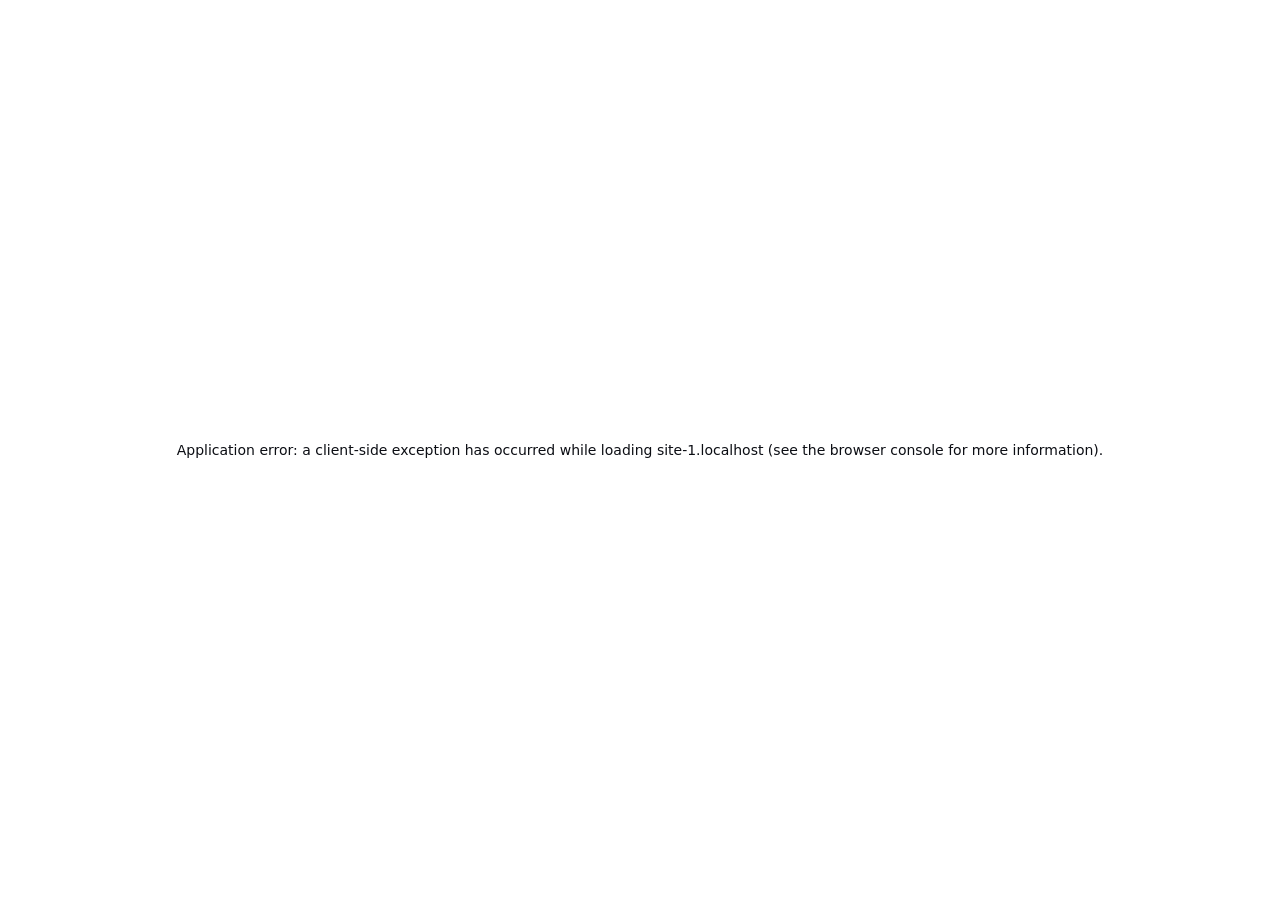
==== commit 6a8266d9: "Fix images with API proxy and fully rebrand Solana to Robinhood Chain" ====
--- a/index.html
+++ b/index.html
@@ -1 +1 @@
-<!DOCTYPE html><!--CQ_5cCYA3mb9DSYtPW1Xb--><html lang="en"><head><meta charSet="utf-8"/><meta name="viewport" content="width=device-width, initial-scale=1"/><link rel="preload" href="/_next/static/media/22a5144ee8d83bca-s.p.woff2" as="font" crossorigin="" type="font/woff2"/><link rel="preload" href="/_next/static/media/7d4881bb7e1bf84d-s.p.woff2" as="font" crossorigin="" type="font/woff2"/><link rel="stylesheet" href="/_next/static/css/1ce12301b1489c7e.css?dpl=dpl_DbkQG8PXxqhsKhzdxBXrXk7iivcE" data-precedence="next"/><link rel="preload" as="script" fetchPriority="low" href="/_next/static/chunks/webpack-96cab7fc5d5daf1d.js?dpl=dpl_DbkQG8PXxqhsKhzdxBXrXk7iivcE"/><script src="/_next/static/chunks/4bd1b696-c023c6e3521b1417.js?dpl=dpl_DbkQG8PXxqhsKhzdxBXrXk7iivcE" async=""></script><script src="/_next/static/chunks/255-61931770bf634d82.js?dpl=dpl_DbkQG8PXxqhsKhzdxBXrXk7iivcE" async=""></script><script src="/_next/static/chunks/main-app-dd8ba6a1f9587de7.js?dpl=dpl_DbkQG8PXxqhsKhzdxBXrXk7iivcE" async=""></script><script src="/_next/static/chunks/3a91511d-7b86a14abf461da0.js?dpl=dpl_DbkQG8PXxqhsKhzdxBXrXk7iivcE" async=""></script><script src="/_next/static/chunks/907-2b02519b1565ef3d.js?dpl=dpl_DbkQG8PXxqhsKhzdxBXrXk7iivcE" async=""></script><script src="/_next/static/chunks/619-ba102abea3e3d0e4.js?dpl=dpl_DbkQG8PXxqhsKhzdxBXrXk7iivcE" async=""></script><script src="/_next/static/chunks/700-3b19eb2e2f9596cf.js?dpl=dpl_DbkQG8PXxqhsKhzdxBXrXk7iivcE" async=""></script><script src="/_next/static/chunks/294-66c5df49ff0bc5c4.js?dpl=dpl_DbkQG8PXxqhsKhzdxBXrXk7iivcE" async=""></script><script src="/_next/static/chunks/app/layout-de8322e42dd7f6e4.js?dpl=dpl_DbkQG8PXxqhsKhzdxBXrXk7iivcE" async=""></script><script src="/_next/static/chunks/79702014-9ee8d4aa71a42f20.js?dpl=dpl_DbkQG8PXxqhsKhzdxBXrXk7iivcE" async=""></script><script src="/_next/static/chunks/97b52221-3e3240ed3e205291.js?dpl=dpl_DbkQG8PXxqhsKhzdxBXrXk7iivcE" async=""></script><script src="/_next/static/chunks/2f0b94e8-f0af32bae15436c9.js?dpl=dpl_DbkQG8PXxqhsKhzdxBXrXk7iivcE" async=""></script><script src="/_next/static/chunks/22-aef83ed160ca5266.js?dpl=dpl_DbkQG8PXxqhsKhzdxBXrXk7iivcE" async=""></script><script src="/_next/static/chunks/710-6b9236e07b4af5c0.js?dpl=dpl_DbkQG8PXxqhsKhzdxBXrXk7iivcE" async=""></script><script src="/_next/static/chunks/975-e03da626c06df39f.js?dpl=dpl_DbkQG8PXxqhsKhzdxBXrXk7iivcE" async=""></script><script src="/_next/static/chunks/app/page-4772ea23ae81c565.js?dpl=dpl_DbkQG8PXxqhsKhzdxBXrXk7iivcE" async=""></script><meta name="next-size-adjust" content=""/><title>HoursPad · coins with opening hours</title><meta name="description" content="Launch Solana coins that only trade during their hours. Enforced on-chain by a Token-2022 transfer hook."/><meta name="application-name" content="HoursPad"/><meta property="og:title" content="HoursPad · coins with opening hours"/><meta property="og:description" content="Launch Solana coins that only trade during their hours. Enforced on-chain."/><meta property="og:url" content="https://hourspad.fun"/><meta property="og:site_name" content="HoursPad"/><meta property="og:image:type" content="image/png"/><meta property="og:image:width" content="1200"/><meta property="og:image:height" content="630"/><meta property="og:image" content="https://hourspad.fun/opengraph-image.png?de965d8a4aafa7f9"/><meta name="twitter:card" content="summary_large_image"/><meta name="twitter:title" content="HoursPad · coins with opening hours"/><meta name="twitter:description" content="Launch Solana coins that only trade during their hours. Enforced on-chain."/><meta name="twitter:image:type" content="image/png"/><meta name="twitter:image:width" content="1200"/><meta name="twitter:image:height" content="630"/><meta name="twitter:image" content="https://hourspad.fun/twitter-image.png?de965d8a4aafa7f9"/><link rel="icon" href="/favicon.ico" type="image/x-icon" sizes="16x16"/><link rel="icon" href="/icon.svg?ea979f2394097c3a" type="image/svg+xml" sizes="any"/><link rel="apple-touch-icon" href="/apple-icon.png?b54c12f2b8a58fcc" type="image/png" sizes="180x180"/><script>(function(){try{var p=localStorage.getItem('oh-theme')||'system';var d=p==='dark'||(p==='system'&&matchMedia('(prefers-color-scheme: dark)').matches);document.documentElement.dataset.theme=d?'dark':'light'}catch(e){document.documentElement.dataset.theme='dark'}})()</script><script src="/_next/static/chunks/polyfills-42372ed130431b0a.js?dpl=dpl_DbkQG8PXxqhsKhzdxBXrXk7iivcE" noModule=""></script></head><body class="__variable_246ccd __variable_c29908 font-sans antialiased"><div hidden=""><!--$--><!--/$--></div><script src="/_next/static/chunks/webpack-96cab7fc5d5daf1d.js?dpl=dpl_DbkQG8PXxqhsKhzdxBXrXk7iivcE" id="_R_" async=""></script><script>(self.__next_f=self.__next_f||[]).push([0])</script><script>self.__next_f.push([1,"1:\"$Sreact.fragment\"\n2:I[8224,[\"956\",\"static/chunks/3a91511d-7b86a14abf461da0.js?dpl=dpl_DbkQG8PXxqhsKhzdxBXrXk7iivcE\",\"907\",\"static/chunks/907-2b02519b1565ef3d.js?dpl=dpl_DbkQG8PXxqhsKhzdxBXrXk7iivcE\",\"619\",\"static/chunks/619-ba102abea3e3d0e4.js?dpl=dpl_DbkQG8PXxqhsKhzdxBXrXk7iivcE\",\"700\",\"static/chunks/700-3b19eb2e2f9596cf.js?dpl=dpl_DbkQG8PXxqhsKhzdxBXrXk7iivcE\",\"294\",\"static/chunks/294-66c5df49ff0bc5c4.js?dpl=dpl_DbkQG8PXxqhsKhzdxBXrXk7iivcE\",\"177\",\"static/chunks/app/layout-de8322e42dd7f6e4.js?dpl=dpl_DbkQG8PXxqhsKhzdxBXrXk7iivcE\"],\"Providers\"]\n3:I[1398,[\"956\",\"static/chunks/3a91511d-7b86a14abf461da0.js?dpl=dpl_DbkQG8PXxqhsKhzdxBXrXk7iivcE\",\"907\",\"static/chunks/907-2b02519b1565ef3d.js?dpl=dpl_DbkQG8PXxqhsKhzdxBXrXk7iivcE\",\"619\",\"static/chunks/619-ba102abea3e3d0e4.js?dpl=dpl_DbkQG8PXxqhsKhzdxBXrXk7iivcE\",\"700\",\"static/chunks/700-3b19eb2e2f9596cf.js?dpl=dpl_DbkQG8PXxqhsKhzdxBXrXk7iivcE\",\"294\",\"static/chunks/294-66c5df49ff0bc5c4.js?dpl=dpl_DbkQG8PXxqhsKhzdxBXrXk7iivcE\",\"177\",\"static/chunks/app/layout-de8322e42dd7f6e4.js?dpl=dpl_DbkQG8PXxqhsKhzdxBXrXk7iivcE\"],\"Header\"]\n4:I[2775,[\"956\",\"static/chunks/3a91511d-7b86a14abf461da0.js?dpl=dpl_DbkQG8PXxqhsKhzdxBXrXk7iivcE\",\"907\",\"static/chunks/907-2b02519b1565ef3d.js?dpl=dpl_DbkQG8PXxqhsKhzdxBXrXk7iivcE\",\"619\",\"static/chunks/619-ba102abea3e3d0e4.js?dpl=dpl_DbkQG8PXxqhsKhzdxBXrXk7iivcE\",\"700\",\"static/chunks/700-3b19eb2e2f9596cf.js?dpl=dpl_DbkQG8PXxqhsKhzdxBXrXk7iivcE\",\"294\",\"static/chunks/294-66c5df49ff0bc5c4.js?dpl=dpl_DbkQG8PXxqhsKhzdxBXrXk7iivcE\",\"177\",\"static/chunks/app/layout-de8322e42dd7f6e4.js?dpl=dpl_DbkQG8PXxqhsKhzdxBXrXk7iivcE\"],\"MobileWalletHint\"]\n5:I[9766,[],\"\"]\n6:I[8924,[],\"\"]\n7:I[2619,[\"956\",\"static/chunks/3a91511d-7b86a14abf461da0.js?dpl=dpl_DbkQG8PXxqhsKhzdxBXrXk7iivcE\",\"907\",\"static/chunks/907-2b02519b1565ef3d.js?dpl=dpl_DbkQG8PXxqhsKhzdxBXrXk7iivcE\",\"619\",\"static/chunks/619-ba102abea3e3d0e4.js?dpl=dpl_DbkQG8PXxqhsKhzdxBXrXk7iivcE\",\"700\",\"static/chunks/700-3b19eb2e2f9596cf.js?dpl=dpl_DbkQG8PXxqhsKhzdxBXrXk7iivcE\",\"294\",\"static/chunks/294-66c5df49ff0bc5c4."])</script><script>self.__next_f.push([1,"js?dpl=dpl_DbkQG8PXxqhsKhzdxBXrXk7iivcE\",\"177\",\"static/chunks/app/layout-de8322e42dd7f6e4.js?dpl=dpl_DbkQG8PXxqhsKhzdxBXrXk7iivcE\"],\"\"]\n8:I[1294,[\"956\",\"static/chunks/3a91511d-7b86a14abf461da0.js?dpl=dpl_DbkQG8PXxqhsKhzdxBXrXk7iivcE\",\"907\",\"static/chunks/907-2b02519b1565ef3d.js?dpl=dpl_DbkQG8PXxqhsKhzdxBXrXk7iivcE\",\"619\",\"static/chunks/619-ba102abea3e3d0e4.js?dpl=dpl_DbkQG8PXxqhsKhzdxBXrXk7iivcE\",\"700\",\"static/chunks/700-3b19eb2e2f9596cf.js?dpl=dpl_DbkQG8PXxqhsKhzdxBXrXk7iivcE\",\"294\",\"static/chunks/294-66c5df49ff0bc5c4.js?dpl=dpl_DbkQG8PXxqhsKhzdxBXrXk7iivcE\",\"177\",\"static/chunks/app/layout-de8322e42dd7f6e4.js?dpl=dpl_DbkQG8PXxqhsKhzdxBXrXk7iivcE\"],\"LogoMark\"]\n9:I[1294,[\"956\",\"static/chunks/3a91511d-7b86a14abf461da0.js?dpl=dpl_DbkQG8PXxqhsKhzdxBXrXk7iivcE\",\"907\",\"static/chunks/907-2b02519b1565ef3d.js?dpl=dpl_DbkQG8PXxqhsKhzdxBXrXk7iivcE\",\"619\",\"static/chunks/619-ba102abea3e3d0e4.js?dpl=dpl_DbkQG8PXxqhsKhzdxBXrXk7iivcE\",\"700\",\"static/chunks/700-3b19eb2e2f9596cf.js?dpl=dpl_DbkQG8PXxqhsKhzdxBXrXk7iivcE\",\"294\",\"static/chunks/294-66c5df49ff0bc5c4.js?dpl=dpl_DbkQG8PXxqhsKhzdxBXrXk7iivcE\",\"177\",\"static/chunks/app/layout-de8322e42dd7f6e4.js?dpl=dpl_DbkQG8PXxqhsKhzdxBXrXk7iivcE\"],\"Wordmark\"]\na:I[1294,[\"956\",\"static/chunks/3a91511d-7b86a14abf461da0.js?dpl=dpl_DbkQG8PXxqhsKhzdxBXrXk7iivcE\",\"907\",\"static/chunks/907-2b02519b1565ef3d.js?dpl=dpl_DbkQG8PXxqhsKhzdxBXrXk7iivcE\",\"619\",\"static/chunks/619-ba102abea3e3d0e4.js?dpl=dpl_DbkQG8PXxqhsKhzdxBXrXk7iivcE\",\"700\",\"static/chunks/700-3b19eb2e2f9596cf.js?dpl=dpl_DbkQG8PXxqhsKhzdxBXrXk7iivcE\",\"294\",\"static/chunks/294-66c5df49ff0bc5c4.js?dpl=dpl_DbkQG8PXxqhsKhzdxBXrXk7iivcE\",\"177\",\"static/chunks/app/layout-de8322e42dd7f6e4.js?dpl=dpl_DbkQG8PXxqhsKhzdxBXrXk7iivcE\"],\"IconX\"]\ne:I[7150,[],\"\"]\n:HL[\"/_next/static/media/22a5144ee8d83bca-s.p.woff2\",\"font\",{\"crossOrigin\":\"\",\"type\":\"font/woff2\"}]\n:HL[\"/_next/static/media/7d4881bb7e1bf84d-s.p.woff2\",\"font\",{\"crossOrigin\":\"\",\"type\":\"font/woff2\"}]\n:HL[\"/_next/static/css/1ce12301b1489c7e.css?dpl=dpl_DbkQG8PXxqhsKhzdxBXrXk7iivcE\",\"style\"]\n"])</script><script>self.__next_f.push([1,"0:{\"P\":null,\"b\":\"CQ-5cCYA3mb9DSYtPW1Xb\",\"p\":\"\",\"c\":[\"\",\"\"],\"i\":false,\"f\":[[[\"\",{\"children\":[\"__PAGE__\",{}]},\"$undefined\",\"$undefined\",true],[\"\",[\"$\",\"$1\",\"c\",{\"children\":[[[\"$\",\"link\",\"0\",{\"rel\":\"stylesheet\",\"href\":\"/_next/static/css/1ce12301b1489c7e.css?dpl=dpl_DbkQG8PXxqhsKhzdxBXrXk7iivcE\",\"precedence\":\"next\",\"crossOrigin\":\"$undefined\",\"nonce\":\"$undefined\"}]],[\"$\",\"html\",null,{\"lang\":\"en\",\"suppressHydrationWarning\":true,\"children\":[[\"$\",\"head\",null,{\"children\":[\"$\",\"script\",null,{\"dangerouslySetInnerHTML\":{\"__html\":\"(function(){try{var p=localStorage.getItem('oh-theme')||'system';var d=p==='dark'||(p==='system'\u0026\u0026matchMedia('(prefers-color-scheme: dark)').matches);document.documentElement.dataset.theme=d?'dark':'light'}catch(e){document.documentElement.dataset.theme='dark'}})()\"}}]}],[\"$\",\"body\",null,{\"className\":\"__variable_246ccd __variable_c29908 font-sans antialiased\",\"children\":[\"$\",\"$L2\",null,{\"children\":[\"$\",\"div\",null,{\"className\":\"mx-auto flex min-h-screen max-w-[1360px] flex-col border-x border-line\",\"children\":[[\"$\",\"$L3\",null,{}],[\"$\",\"$L4\",null,{}],[\"$\",\"main\",null,{\"className\":\"flex-1\",\"children\":[\"$\",\"$L5\",null,{\"parallelRouterKey\":\"children\",\"error\":\"$undefined\",\"errorStyles\":\"$undefined\",\"errorScripts\":\"$undefined\",\"template\":[\"$\",\"$L6\",null,{}],\"templateStyles\":\"$undefined\",\"templateScripts\":\"$undefined\",\"notFound\":[[\"$\",\"section\",null,{\"className\":\"dotgrid grid min-h-[60vh] place-items-center px-5 py-20 text-center\",\"children\":[\"$\",\"div\",null,{\"children\":[[\"$\",\"div\",null,{\"className\":\"mx-auto inline-flex items-center gap-2 bg-closed/10 px-2.5 py-1 font-mono text-[11px] font-semibold tracking-[0.12em] text-closed\",\"children\":[[\"$\",\"span\",null,{\"className\":\"inline-block h-1.5 w-1.5 bg-closed\"}],\" CLOSED · 404\"]}],[\"$\",\"h1\",null,{\"className\":\"mt-6 text-5xl font-semibold tracking-[-0.04em] sm:text-6xl\",\"children\":\"This page is closed.\"}],[\"$\",\"p\",null,{\"className\":\"mx-auto mt-4 max-w-md text-[15px] text-mute\",\"children\":\"It doesn't exist, or it never opened. Try one that's open.\"}],[\"$\",\"div\",null,{\"className\":\"mt-8 flex flex-wrap justify-center gap-3\",\"children\":[[\"$\",\"$L7\",null,{\"href\":\"/\",\"className\":\"btn-accent h-12 px-6\",\"children\":\"Browse coins\"}],[\"$\",\"$L7\",null,{\"href\":\"/how-it-works\",\"className\":\"btn-line h-12 px-6\",\"children\":\"How it works\"}]]}]]}]}],[]],\"forbidden\":\"$undefined\",\"unauthorized\":\"$undefined\"}]}],[\"$\",\"footer\",null,{\"className\":\"border-t border-line\",\"children\":[[\"$\",\"div\",null,{\"className\":\"grid gap-px bg-line sm:grid-cols-[1.4fr_1fr_1fr_1fr] [\u0026\u003e*]:bg-bg\",\"children\":[[\"$\",\"div\",null,{\"className\":\"p-5\",\"children\":[[\"$\",\"div\",null,{\"className\":\"flex items-center gap-2.5\",\"children\":[[\"$\",\"$L8\",null,{\"size\":20}],[\"$\",\"$L9\",null,{\"height\":15}]]}],[\"$\",\"p\",null,{\"className\":\"mt-3 max-w-sm text-[13px] leading-relaxed text-mute\",\"children\":\"Coins with opening hours. Schedules are enforced by a Solana Token-2022 transfer hook and can never be changed.\"}]]}],[\"$\",\"div\",null,{\"className\":\"p-5\",\"children\":[[\"$\",\"div\",null,{\"className\":\"label mb-3\",\"children\":\"Platform\"}],[\"$\",\"ul\",null,{\"className\":\"space-y-1.5 text-[13px] text-mute\",\"children\":[[\"$\",\"li\",null,{\"children\":[\"$\",\"$L7\",null,{\"href\":\"/\",\"className\":\"hover:text-fg\",\"children\":\"Coins\"}]}],[\"$\",\"li\",null,{\"children\":[\"$\",\"$L7\",null,{\"href\":\"/launch\",\"className\":\"hover:text-fg\",\"children\":\"Launch a coin\"}]}],[\"$\",\"li\",null,{\"children\":[\"$\",\"$L7\",null,{\"href\":\"/how-it-works\",\"className\":\"hover:text-fg\",\"children\":\"How it works\"}]}],[\"$\",\"li\",null,{\"children\":[\"$\",\"$L7\",null,{\"href\":\"/how-it-works#faq\",\"className\":\"hover:text-fg\",\"children\":\"FAQ\"}]}]]}]]}],[\"$\",\"div\",null,{\"className\":\"p-5\",\"children\":[[\"$\",\"div\",null,{\"className\":\"label mb-3\",\"children\":\"Built on\"}],[\"$\",\"ul\",null,{\"className\":\"space-y-1.5 text-[13px] text-mute\",\"children\":[[\"$\",\"li\",null,{\"children\":\"Solana\"}],[\"$\",\"li\",null,{\"children\":\"Token-2022 Transfer Hook\"}],[\"$\",\"li\",null,{\"children\":\"Uniswap Dynamic Bonding Curve\"}]]}]]}],[\"$\",\"div\",null,{\"className\":\"p-5\",\"children\":[[\"$\",\"div\",null,{\"className\":\"label mb-3\",\"children\":\"Follow\"}],[\"$\",\"ul\",null,{\"className\":\"space-y-1.5 text-[13px] text-mute\",\"children\":[\"$\",\"li\",null,{\"children\":[\"$\",\"a\",null,{\"href\":\"https://x.com/hourspad\",\"target\":\"_blank\",\"rel\":\"noopener noreferrer\",\"className\":\"inline-flex items-center gap-2 hover:text-fg\",\"children\":[[\"$\",\"$La\",null,{\"size\":12}],\" @hourspad\"]}]}]}]]}]]}],[\"$\",\"div\",null,{\"className\":\"flex flex-wrap justify-between gap-2 border-t border-line px-5 py-3 font-mono text-[10px] uppercase tracking-[0.14em] text-dim\",\"children\":[[\"$\",\"span\",null,{\"children\":\"Not financial advice · Memecoins are volatile\"}],\"$Lb\"]}]]}]]}]}]}]]}]]}],{\"children\":[\"__PAGE__\",\"$Lc\",{},null,false]},null,false],\"$Ld\",false]],\"m\":\"$undefined\",\"G\":[\"$e\",[]],\"s\":false,\"S\":true}\n"])</script><script>self.__next_f.push([1,"f:I[1959,[],\"ClientPageRoot\"]\n"])</script><script>self.__next_f.push([1,"10:I[9547,[\"956\",\"static/chunks/3a91511d-7b86a14abf461da0.js?dpl=dpl_DbkQG8PXxqhsKhzdxBXrXk7iivcE\",\"983\",\"static/chunks/79702014-9ee8d4aa71a42f20.js?dpl=dpl_DbkQG8PXxqhsKhzdxBXrXk7iivcE\",\"919\",\"static/chunks/97b52221-3e3240ed3e205291.js?dpl=dpl_DbkQG8PXxqhsKhzdxBXrXk7iivcE\",\"33\",\"static/chunks/2f0b94e8-f0af32bae15436c9.js?dpl=dpl_DbkQG8PXxqhsKhzdxBXrXk7iivcE\",\"907\",\"static/chunks/907-2b02519b1565ef3d.js?dpl=dpl_DbkQG8PXxqhsKhzdxBXrXk7iivcE\",\"619\",\"static/chunks/619-ba102abea3e3d0e4.js?dpl=dpl_DbkQG8PXxqhsKhzdxBXrXk7iivcE\",\"22\",\"static/chunks/22-aef83ed160ca5266.js?dpl=dpl_DbkQG8PXxqhsKhzdxBXrXk7iivcE\",\"710\",\"static/chunks/710-6b9236e07b4af5c0.js?dpl=dpl_DbkQG8PXxqhsKhzdxBXrXk7iivcE\",\"294\",\"static/chunks/294-66c5df49ff0bc5c4.js?dpl=dpl_DbkQG8PXxqhsKhzdxBXrXk7iivcE\",\"975\",\"static/chunks/975-e03da626c06df39f.js?dpl=dpl_DbkQG8PXxqhsKhzdxBXrXk7iivcE\",\"974\",\"static/chunks/app/page-4772ea23ae81c565.js?dpl=dpl_DbkQG8PXxqhsKhzdxBXrXk7iivcE\"],\"default\"]\n"])</script><script>self.__next_f.push([1,"13:I[4431,[],\"OutletBoundary\"]\n15:I[5278,[],\"AsyncMetadataOutlet\"]\n17:I[4431,[],\"ViewportBoundary\"]\n19:I[4431,[],\"MetadataBoundary\"]\n1a:\"$Sreact.suspense\"\nb:[\"$\",\"span\",null,{\"children\":[\"© \",2026,\" HoursPad\"]}]\nc:[\"$\",\"$1\",\"c\",{\"children\":[[\"$\",\"$Lf\",null,{\"Component\":\"$10\",\"searchParams\":{},\"params\":{},\"promises\":[\"$@11\",\"$@12\"]}],null,[\"$\",\"$L13\",null,{\"children\":[\"$L14\",[\"$\",\"$L15\",null,{\"promise\":\"$@16\"}]]}]]}]\nd:[\"$\",\"$1\",\"h\",{\"children\":[null,[[\"$\",\"$L17\",null,{\"children\":\"$L18\"}],[\"$\",\"meta\",null,{\"name\":\"next-size-adjust\",\"content\":\"\"}]],[\"$\",\"$L19\",null,{\"children\":[\"$\",\"div\",null,{\"hidden\":true,\"children\":[\"$\",\"$1a\",null,{\"fallback\":null,\"children\":\"$L1b\"}]}]}]]}]\n"])</script><script>self.__next_f.push([1,"11:{}\n12:\"$c:props:children:0:props:params\"\n"])</script><script>self.__next_f.push([1,"18:[[\"$\",\"meta\",\"0\",{\"charSet\":\"utf-8\"}],[\"$\",\"meta\",\"1\",{\"name\":\"viewport\",\"content\":\"width=device-width, initial-scale=1\"}]]\n14:null\n"])</script><script>self.__next_f.push([1,"1c:I[622,[],\"IconMark\"]\n"])</script><script>self.__next_f.push([1,"16:{\"metadata\":[[\"$\",\"title\",\"0\",{\"children\":\"HoursPad · coins with opening hours\"}],[\"$\",\"meta\",\"1\",{\"name\":\"description\",\"content\":\"Launch Solana coins that only trade during their hours. Enforced on-chain by a Token-2022 transfer hook.\"}],[\"$\",\"meta\",\"2\",{\"name\":\"application-name\",\"content\":\"HoursPad\"}],[\"$\",\"meta\",\"3\",{\"property\":\"og:title\",\"content\":\"HoursPad · coins with opening hours\"}],[\"$\",\"meta\",\"4\",{\"property\":\"og:description\",\"content\":\"Launch Solana coins that only trade during their hours. Enforced on-chain.\"}],[\"$\",\"meta\",\"5\",{\"property\":\"og:url\",\"content\":\"https://hourspad.fun\"}],[\"$\",\"meta\",\"6\",{\"property\":\"og:site_name\",\"content\":\"HoursPad\"}],[\"$\",\"meta\",\"7\",{\"property\":\"og:image:type\",\"content\":\"image/png\"}],[\"$\",\"meta\",\"8\",{\"property\":\"og:image:width\",\"content\":\"1200\"}],[\"$\",\"meta\",\"9\",{\"property\":\"og:image:height\",\"content\":\"630\"}],[\"$\",\"meta\",\"10\",{\"property\":\"og:image\",\"content\":\"https://hourspad.fun/opengraph-image.png?de965d8a4aafa7f9\"}],[\"$\",\"meta\",\"11\",{\"name\":\"twitter:card\",\"content\":\"summary_large_image\"}],[\"$\",\"meta\",\"12\",{\"name\":\"twitter:title\",\"content\":\"HoursPad · coins with opening hours\"}],[\"$\",\"meta\",\"13\",{\"name\":\"twitter:description\",\"content\":\"Launch Solana coins that only trade during their hours. Enforced on-chain.\"}],[\"$\",\"meta\",\"14\",{\"name\":\"twitter:image:type\",\"content\":\"image/png\"}],[\"$\",\"meta\",\"15\",{\"name\":\"twitter:image:width\",\"content\":\"1200\"}],[\"$\",\"meta\",\"16\",{\"name\":\"twitter:image:height\",\"content\":\"630\"}],[\"$\",\"meta\",\"17\",{\"name\":\"twitter:image\",\"content\":\"https://hourspad.fun/twitter-image.png?de965d8a4aafa7f9\"}],[\"$\",\"link\",\"18\",{\"rel\":\"icon\",\"href\":\"/favicon.ico\",\"type\":\"image/x-icon\",\"sizes\":\"16x16\"}],[\"$\",\"link\",\"19\",{\"rel\":\"icon\",\"href\":\"/icon.svg?ea979f2394097c3a\",\"type\":\"image/svg+xml\",\"sizes\":\"any\"}],[\"$\",\"link\",\"20\",{\"rel\":\"apple-touch-icon\",\"href\":\"/apple-icon.png?b54c12f2b8a58fcc\",\"type\":\"image/png\",\"sizes\":\"180x180\"}],[\"$\",\"$L1c\",\"21\",{}]],\"error\":null,\"digest\":\"$undefined\"}\n"])</script><script>self.__next_f.push([1,"1b:\"$16:metadata\"\n"])</script></body></html>+<!DOCTYPE html><!--ve3NshQrX_zV8k9nEqafw--><html lang="en"><head><meta charSet="utf-8"/><meta name="viewport" content="width=device-width, initial-scale=1"/><link rel="preload" href="/_next/static/media/22a5144ee8d83bca-s.p.woff2" as="font" crossorigin="" type="font/woff2"/><link rel="preload" href="/_next/static/media/7d4881bb7e1bf84d-s.p.woff2" as="font" crossorigin="" type="font/woff2"/><link rel="stylesheet" href="/_next/static/css/a4f95ed180f8edf9.css?dpl=dpl_47nA5doGqGciXNpGj1g8x6N6c8aD" data-precedence="next"/><link rel="preload" as="script" fetchPriority="low" href="/_next/static/chunks/webpack-81e53427d9484d0a.js?dpl=dpl_47nA5doGqGciXNpGj1g8x6N6c8aD"/><script src="/_next/static/chunks/4bd1b696-100b9d70ed4e49c1.js?dpl=dpl_47nA5doGqGciXNpGj1g8x6N6c8aD" async=""></script><script src="/_next/static/chunks/1255-91e629e4f9328fa2.js?dpl=dpl_47nA5doGqGciXNpGj1g8x6N6c8aD" async=""></script><script src="/_next/static/chunks/main-app-871c967bb0b8d559.js?dpl=dpl_47nA5doGqGciXNpGj1g8x6N6c8aD" async=""></script><script src="/_next/static/chunks/79702014-022180f4c754fb37.js?dpl=dpl_47nA5doGqGciXNpGj1g8x6N6c8aD" async=""></script><script src="/_next/static/chunks/3a91511d-f48f310f90c7ebdf.js?dpl=dpl_47nA5doGqGciXNpGj1g8x6N6c8aD" async=""></script><script src="/_next/static/chunks/97b52221-a89351a6dd01c692.js?dpl=dpl_47nA5doGqGciXNpGj1g8x6N6c8aD" async=""></script><script src="/_next/static/chunks/2f0b94e8-d03b416e3d54bfdd.js?dpl=dpl_47nA5doGqGciXNpGj1g8x6N6c8aD" async=""></script><script src="/_next/static/chunks/491-561a96154fab8a94.js?dpl=dpl_47nA5doGqGciXNpGj1g8x6N6c8aD" async=""></script><script src="/_next/static/chunks/2619-04bc32f026a0d946.js?dpl=dpl_47nA5doGqGciXNpGj1g8x6N6c8aD" async=""></script><script src="/_next/static/chunks/9744-78eefb5be30290d6.js?dpl=dpl_47nA5doGqGciXNpGj1g8x6N6c8aD" async=""></script><script src="/_next/static/chunks/8810-5d20be1ed4397f5c.js?dpl=dpl_47nA5doGqGciXNpGj1g8x6N6c8aD" async=""></script><script src="/_next/static/chunks/4440-d116e089666de055.js?dpl=dpl_47nA5doGqGciXNpGj1g8x6N6c8aD" async=""></script><script src="/_next/static/chunks/7200-0420e98e121df1a6.js?dpl=dpl_47nA5doGqGciXNpGj1g8x6N6c8aD" async=""></script><script src="/_next/static/chunks/621-394d70ee15d4516c.js?dpl=dpl_47nA5doGqGciXNpGj1g8x6N6c8aD" async=""></script><script src="/_next/static/chunks/1367-21df809e9aaac888.js?dpl=dpl_47nA5doGqGciXNpGj1g8x6N6c8aD" async=""></script><script src="/_next/static/chunks/7961-6bf2c06e44b7fbd0.js?dpl=dpl_47nA5doGqGciXNpGj1g8x6N6c8aD" async=""></script><script src="/_next/static/chunks/1398-7febaf8f9ceeeaa9.js?dpl=dpl_47nA5doGqGciXNpGj1g8x6N6c8aD" async=""></script><script src="/_next/static/chunks/app/layout-0c960f096b4a06f4.js?dpl=dpl_47nA5doGqGciXNpGj1g8x6N6c8aD" async=""></script><script src="/_next/static/chunks/app/page-27e83b6d62af6705.js?dpl=dpl_47nA5doGqGciXNpGj1g8x6N6c8aD" async=""></script><meta name="next-size-adjust" content=""/><title>hours.fun · coins with opening hours</title><meta name="description" content="Launch Robinhood Chain coins that only trade during their hours. Enforced on-chain by a Token-2022 transfer hook."/><meta name="application-name" content="hours.fun"/><meta property="og:title" content="hours.fun · coins with opening hours"/><meta property="og:description" content="Launch Robinhood Chain coins that only trade during their hours. Enforced on-chain."/><meta property="og:url" content="https://hours.fun"/><meta property="og:site_name" content="hours.fun"/><meta property="og:image:type" content="image/png"/><meta property="og:image:width" content="1200"/><meta property="og:image:height" content="630"/><meta property="og:image" content="https://hours.fun/opengraph-image.png?de965d8a4aafa7f9"/><meta name="twitter:card" content="summary_large_image"/><meta name="twitter:title" content="hours.fun · coins with opening hours"/><meta name="twitter:description" content="Launch Robinhood Chain coins that only trade during their hours. Enforced on-chain."/><meta name="twitter:image:type" content="image/png"/><meta name="twitter:image:width" content="1200"/><meta name="twitter:image:height" content="630"/><meta name="twitter:image" content="https://hours.fun/twitter-image.png?de965d8a4aafa7f9"/><link rel="icon" href="/favicon.ico" type="image/x-icon" sizes="16x16"/><link rel="icon" href="/icon.svg?ea979f2394097c3a" type="image/svg+xml" sizes="any"/><link rel="apple-touch-icon" href="/apple-icon.png?b54c12f2b8a58fcc" type="image/png" sizes="180x180"/><script>(function(){try{var p=localStorage.getItem('oh-theme')||'system';var d=p==='dark'||(p==='system'&&matchMedia('(prefers-color-scheme: dark)').matches);document.documentElement.dataset.theme=d?'dark':'light'}catch(e){document.documentElement.dataset.theme='dark'}})()</script><script src="/_next/static/chunks/polyfills-42372ed130431b0a.js?dpl=dpl_47nA5doGqGciXNpGj1g8x6N6c8aD" noModule=""></script></head><body class="__variable_246ccd __variable_c29908 font-sans antialiased"><div hidden=""><!--$--><!--/$--></div><script src="/_next/static/chunks/webpack-81e53427d9484d0a.js?dpl=dpl_47nA5doGqGciXNpGj1g8x6N6c8aD" id="_R_" async=""></script><script>(self.__next_f=self.__next_f||[]).push([0])</script><script>self.__next_f.push([1,"1:\"$Sreact.fragment\"\n"])</script><script>self.__next_f.push([1,"2:I[58224,[\"6983\",\"static/chunks/79702014-022180f4c754fb37.js?dpl=dpl_47nA5doGqGciXNpGj1g8x6N6c8aD\",\"8956\",\"static/chunks/3a91511d-f48f310f90c7ebdf.js?dpl=dpl_47nA5doGqGciXNpGj1g8x6N6c8aD\",\"919\",\"static/chunks/97b52221-a89351a6dd01c692.js?dpl=dpl_47nA5doGqGciXNpGj1g8x6N6c8aD\",\"5033\",\"static/chunks/2f0b94e8-d03b416e3d54bfdd.js?dpl=dpl_47nA5doGqGciXNpGj1g8x6N6c8aD\",\"491\",\"static/chunks/491-561a96154fab8a94.js?dpl=dpl_47nA5doGqGciXNpGj1g8x6N6c8aD\",\"2619\",\"static/chunks/2619-04bc32f026a0d946.js?dpl=dpl_47nA5doGqGciXNpGj1g8x6N6c8aD\",\"9744\",\"static/chunks/9744-78eefb5be30290d6.js?dpl=dpl_47nA5doGqGciXNpGj1g8x6N6c8aD\",\"8810\",\"static/chunks/8810-5d20be1ed4397f5c.js?dpl=dpl_47nA5doGqGciXNpGj1g8x6N6c8aD\",\"4440\",\"static/chunks/4440-d116e089666de055.js?dpl=dpl_47nA5doGqGciXNpGj1g8x6N6c8aD\",\"7200\",\"static/chunks/7200-0420e98e121df1a6.js?dpl=dpl_47nA5doGqGciXNpGj1g8x6N6c8aD\",\"621\",\"static/chunks/621-394d70ee15d4516c.js?dpl=dpl_47nA5doGqGciXNpGj1g8x6N6c8aD\",\"1367\",\"static/chunks/1367-21df809e9aaac888.js?dpl=dpl_47nA5doGqGciXNpGj1g8x6N6c8aD\",\"7961\",\"static/chunks/7961-6bf2c06e44b7fbd0.js?dpl=dpl_47nA5doGqGciXNpGj1g8x6N6c8aD\",\"1398\",\"static/chunks/1398-7febaf8f9ceeeaa9.js?dpl=dpl_47nA5doGqGciXNpGj1g8x6N6c8aD\",\"7177\",\"static/chunks/app/layout-0c960f096b4a06f4.js?dpl=dpl_47nA5doGqGciXNpGj1g8x6N6c8aD\"],\"Providers\"]\n"])</script><script>self.__next_f.push([1,"3:I[81398,[\"6983\",\"static/chunks/79702014-022180f4c754fb37.js?dpl=dpl_47nA5doGqGciXNpGj1g8x6N6c8aD\",\"8956\",\"static/chunks/3a91511d-f48f310f90c7ebdf.js?dpl=dpl_47nA5doGqGciXNpGj1g8x6N6c8aD\",\"919\",\"static/chunks/97b52221-a89351a6dd01c692.js?dpl=dpl_47nA5doGqGciXNpGj1g8x6N6c8aD\",\"5033\",\"static/chunks/2f0b94e8-d03b416e3d54bfdd.js?dpl=dpl_47nA5doGqGciXNpGj1g8x6N6c8aD\",\"491\",\"static/chunks/491-561a96154fab8a94.js?dpl=dpl_47nA5doGqGciXNpGj1g8x6N6c8aD\",\"2619\",\"static/chunks/2619-04bc32f026a0d946.js?dpl=dpl_47nA5doGqGciXNpGj1g8x6N6c8aD\",\"9744\",\"static/chunks/9744-78eefb5be30290d6.js?dpl=dpl_47nA5doGqGciXNpGj1g8x6N6c8aD\",\"8810\",\"static/chunks/8810-5d20be1ed4397f5c.js?dpl=dpl_47nA5doGqGciXNpGj1g8x6N6c8aD\",\"4440\",\"static/chunks/4440-d116e089666de055.js?dpl=dpl_47nA5doGqGciXNpGj1g8x6N6c8aD\",\"7200\",\"static/chunks/7200-0420e98e121df1a6.js?dpl=dpl_47nA5doGqGciXNpGj1g8x6N6c8aD\",\"621\",\"static/chunks/621-394d70ee15d4516c.js?dpl=dpl_47nA5doGqGciXNpGj1g8x6N6c8aD\",\"1367\",\"static/chunks/1367-21df809e9aaac888.js?dpl=dpl_47nA5doGqGciXNpGj1g8x6N6c8aD\",\"7961\",\"static/chunks/7961-6bf2c06e44b7fbd0.js?dpl=dpl_47nA5doGqGciXNpGj1g8x6N6c8aD\",\"1398\",\"static/chunks/1398-7febaf8f9ceeeaa9.js?dpl=dpl_47nA5doGqGciXNpGj1g8x6N6c8aD\",\"7177\",\"static/chunks/app/layout-0c960f096b4a06f4.js?dpl=dpl_47nA5doGqGciXNpGj1g8x6N6c8aD\"],\"Header\"]\n"])</script><script>self.__next_f.push([1,"4:I[2775,[\"6983\",\"static/chunks/79702014-022180f4c754fb37.js?dpl=dpl_47nA5doGqGciXNpGj1g8x6N6c8aD\",\"8956\",\"static/chunks/3a91511d-f48f310f90c7ebdf.js?dpl=dpl_47nA5doGqGciXNpGj1g8x6N6c8aD\",\"919\",\"static/chunks/97b52221-a89351a6dd01c692.js?dpl=dpl_47nA5doGqGciXNpGj1g8x6N6c8aD\",\"5033\",\"static/chunks/2f0b94e8-d03b416e3d54bfdd.js?dpl=dpl_47nA5doGqGciXNpGj1g8x6N6c8aD\",\"491\",\"static/chunks/491-561a96154fab8a94.js?dpl=dpl_47nA5doGqGciXNpGj1g8x6N6c8aD\",\"2619\",\"static/chunks/2619-04bc32f026a0d946.js?dpl=dpl_47nA5doGqGciXNpGj1g8x6N6c8aD\",\"9744\",\"static/chunks/9744-78eefb5be30290d6.js?dpl=dpl_47nA5doGqGciXNpGj1g8x6N6c8aD\",\"8810\",\"static/chunks/8810-5d20be1ed4397f5c.js?dpl=dpl_47nA5doGqGciXNpGj1g8x6N6c8aD\",\"4440\",\"static/chunks/4440-d116e089666de055.js?dpl=dpl_47nA5doGqGciXNpGj1g8x6N6c8aD\",\"7200\",\"static/chunks/7200-0420e98e121df1a6.js?dpl=dpl_47nA5doGqGciXNpGj1g8x6N6c8aD\",\"621\",\"static/chunks/621-394d70ee15d4516c.js?dpl=dpl_47nA5doGqGciXNpGj1g8x6N6c8aD\",\"1367\",\"static/chunks/1367-21df809e9aaac888.js?dpl=dpl_47nA5doGqGciXNpGj1g8x6N6c8aD\",\"7961\",\"static/chunks/7961-6bf2c06e44b7fbd0.js?dpl=dpl_47nA5doGqGciXNpGj1g8x6N6c8aD\",\"1398\",\"static/chunks/1398-7febaf8f9ceeeaa9.js?dpl=dpl_47nA5doGqGciXNpGj1g8x6N6c8aD\",\"7177\",\"static/chunks/app/layout-0c960f096b4a06f4.js?dpl=dpl_47nA5doGqGciXNpGj1g8x6N6c8aD\"],\"MobileWalletHint\"]\n"])</script><script>self.__next_f.push([1,"5:I[9766,[],\"\"]\n6:I[98924,[],\"\"]\n"])</script><script>self.__next_f.push([1,"7:I[52619,[\"6983\",\"static/chunks/79702014-022180f4c754fb37.js?dpl=dpl_47nA5doGqGciXNpGj1g8x6N6c8aD\",\"8956\",\"static/chunks/3a91511d-f48f310f90c7ebdf.js?dpl=dpl_47nA5doGqGciXNpGj1g8x6N6c8aD\",\"919\",\"static/chunks/97b52221-a89351a6dd01c692.js?dpl=dpl_47nA5doGqGciXNpGj1g8x6N6c8aD\",\"5033\",\"static/chunks/2f0b94e8-d03b416e3d54bfdd.js?dpl=dpl_47nA5doGqGciXNpGj1g8x6N6c8aD\",\"491\",\"static/chunks/491-561a96154fab8a94.js?dpl=dpl_47nA5doGqGciXNpGj1g8x6N6c8aD\",\"2619\",\"static/chunks/2619-04bc32f026a0d946.js?dpl=dpl_47nA5doGqGciXNpGj1g8x6N6c8aD\",\"9744\",\"static/chunks/9744-78eefb5be30290d6.js?dpl=dpl_47nA5doGqGciXNpGj1g8x6N6c8aD\",\"8810\",\"static/chunks/8810-5d20be1ed4397f5c.js?dpl=dpl_47nA5doGqGciXNpGj1g8x6N6c8aD\",\"4440\",\"static/chunks/4440-d116e089666de055.js?dpl=dpl_47nA5doGqGciXNpGj1g8x6N6c8aD\",\"7200\",\"static/chunks/7200-0420e98e121df1a6.js?dpl=dpl_47nA5doGqGciXNpGj1g8x6N6c8aD\",\"621\",\"static/chunks/621-394d70ee15d4516c.js?dpl=dpl_47nA5doGqGciXNpGj1g8x6N6c8aD\",\"1367\",\"static/chunks/1367-21df809e9aaac888.js?dpl=dpl_47nA5doGqGciXNpGj1g8x6N6c8aD\",\"7961\",\"static/chunks/7961-6bf2c06e44b7fbd0.js?dpl=dpl_47nA5doGqGciXNpGj1g8x6N6c8aD\",\"1398\",\"static/chunks/1398-7febaf8f9ceeeaa9.js?dpl=dpl_47nA5doGqGciXNpGj1g8x6N6c8aD\",\"7177\",\"static/chunks/app/layout-0c960f096b4a06f4.js?dpl=dpl_47nA5doGqGciXNpGj1g8x6N6c8aD\"],\"\"]\n"])</script><script>self.__next_f.push([1,"8:I[71294,[\"6983\",\"static/chunks/79702014-022180f4c754fb37.js?dpl=dpl_47nA5doGqGciXNpGj1g8x6N6c8aD\",\"8956\",\"static/chunks/3a91511d-f48f310f90c7ebdf.js?dpl=dpl_47nA5doGqGciXNpGj1g8x6N6c8aD\",\"919\",\"static/chunks/97b52221-a89351a6dd01c692.js?dpl=dpl_47nA5doGqGciXNpGj1g8x6N6c8aD\",\"5033\",\"static/chunks/2f0b94e8-d03b416e3d54bfdd.js?dpl=dpl_47nA5doGqGciXNpGj1g8x6N6c8aD\",\"491\",\"static/chunks/491-561a96154fab8a94.js?dpl=dpl_47nA5doGqGciXNpGj1g8x6N6c8aD\",\"2619\",\"static/chunks/2619-04bc32f026a0d946.js?dpl=dpl_47nA5doGqGciXNpGj1g8x6N6c8aD\",\"9744\",\"static/chunks/9744-78eefb5be30290d6.js?dpl=dpl_47nA5doGqGciXNpGj1g8x6N6c8aD\",\"8810\",\"static/chunks/8810-5d20be1ed4397f5c.js?dpl=dpl_47nA5doGqGciXNpGj1g8x6N6c8aD\",\"4440\",\"static/chunks/4440-d116e089666de055.js?dpl=dpl_47nA5doGqGciXNpGj1g8x6N6c8aD\",\"7200\",\"static/chunks/7200-0420e98e121df1a6.js?dpl=dpl_47nA5doGqGciXNpGj1g8x6N6c8aD\",\"621\",\"static/chunks/621-394d70ee15d4516c.js?dpl=dpl_47nA5doGqGciXNpGj1g8x6N6c8aD\",\"1367\",\"static/chunks/1367-21df809e9aaac888.js?dpl=dpl_47nA5doGqGciXNpGj1g8x6N6c8aD\",\"7961\",\"static/chunks/7961-6bf2c06e44b7fbd0.js?dpl=dpl_47nA5doGqGciXNpGj1g8x6N6c8aD\",\"1398\",\"static/chunks/1398-7febaf8f9ceeeaa9.js?dpl=dpl_47nA5doGqGciXNpGj1g8x6N6c8aD\",\"7177\",\"static/chunks/app/layout-0c960f096b4a06f4.js?dpl=dpl_47nA5doGqGciXNpGj1g8x6N6c8aD\"],\"LogoMark\"]\n"])</script><script>self.__next_f.push([1,"9:I[71294,[\"6983\",\"static/chunks/79702014-022180f4c754fb37.js?dpl=dpl_47nA5doGqGciXNpGj1g8x6N6c8aD\",\"8956\",\"static/chunks/3a91511d-f48f310f90c7ebdf.js?dpl=dpl_47nA5doGqGciXNpGj1g8x6N6c8aD\",\"919\",\"static/chunks/97b52221-a89351a6dd01c692.js?dpl=dpl_47nA5doGqGciXNpGj1g8x6N6c8aD\",\"5033\",\"static/chunks/2f0b94e8-d03b416e3d54bfdd.js?dpl=dpl_47nA5doGqGciXNpGj1g8x6N6c8aD\",\"491\",\"static/chunks/491-561a96154fab8a94.js?dpl=dpl_47nA5doGqGciXNpGj1g8x6N6c8aD\",\"2619\",\"static/chunks/2619-04bc32f026a0d946.js?dpl=dpl_47nA5doGqGciXNpGj1g8x6N6c8aD\",\"9744\",\"static/chunks/9744-78eefb5be30290d6.js?dpl=dpl_47nA5doGqGciXNpGj1g8x6N6c8aD\",\"8810\",\"static/chunks/8810-5d20be1ed4397f5c.js?dpl=dpl_47nA5doGqGciXNpGj1g8x6N6c8aD\",\"4440\",\"static/chunks/4440-d116e089666de055.js?dpl=dpl_47nA5doGqGciXNpGj1g8x6N6c8aD\",\"7200\",\"static/chunks/7200-0420e98e121df1a6.js?dpl=dpl_47nA5doGqGciXNpGj1g8x6N6c8aD\",\"621\",\"static/chunks/621-394d70ee15d4516c.js?dpl=dpl_47nA5doGqGciXNpGj1g8x6N6c8aD\",\"1367\",\"static/chunks/1367-21df809e9aaac888.js?dpl=dpl_47nA5doGqGciXNpGj1g8x6N6c8aD\",\"7961\",\"static/chunks/7961-6bf2c06e44b7fbd0.js?dpl=dpl_47nA5doGqGciXNpGj1g8x6N6c8aD\",\"1398\",\"static/chunks/1398-7febaf8f9ceeeaa9.js?dpl=dpl_47nA5doGqGciXNpGj1g8x6N6c8aD\",\"7177\",\"static/chunks/app/layout-0c960f096b4a06f4.js?dpl=dpl_47nA5doGqGciXNpGj1g8x6N6c8aD\"],\"Wordmark\"]\n"])</script><script>self.__next_f.push([1,"a:I[71294,[\"6983\",\"static/chunks/79702014-022180f4c754fb37.js?dpl=dpl_47nA5doGqGciXNpGj1g8x6N6c8aD\",\"8956\",\"static/chunks/3a91511d-f48f310f90c7ebdf.js?dpl=dpl_47nA5doGqGciXNpGj1g8x6N6c8aD\",\"919\",\"static/chunks/97b52221-a89351a6dd01c692.js?dpl=dpl_47nA5doGqGciXNpGj1g8x6N6c8aD\",\"5033\",\"static/chunks/2f0b94e8-d03b416e3d54bfdd.js?dpl=dpl_47nA5doGqGciXNpGj1g8x6N6c8aD\",\"491\",\"static/chunks/491-561a96154fab8a94.js?dpl=dpl_47nA5doGqGciXNpGj1g8x6N6c8aD\",\"2619\",\"static/chunks/2619-04bc32f026a0d946.js?dpl=dpl_47nA5doGqGciXNpGj1g8x6N6c8aD\",\"9744\",\"static/chunks/9744-78eefb5be30290d6.js?dpl=dpl_47nA5doGqGciXNpGj1g8x6N6c8aD\",\"8810\",\"static/chunks/8810-5d20be1ed4397f5c.js?dpl=dpl_47nA5doGqGciXNpGj1g8x6N6c8aD\",\"4440\",\"static/chunks/4440-d116e089666de055.js?dpl=dpl_47nA5doGqGciXNpGj1g8x6N6c8aD\",\"7200\",\"static/chunks/7200-0420e98e121df1a6.js?dpl=dpl_47nA5doGqGciXNpGj1g8x6N6c8aD\",\"621\",\"static/chunks/621-394d70ee15d4516c.js?dpl=dpl_47nA5doGqGciXNpGj1g8x6N6c8aD\",\"1367\",\"static/chunks/1367-21df809e9aaac888.js?dpl=dpl_47nA5doGqGciXNpGj1g8x6N6c8aD\",\"7961\",\"static/chunks/7961-6bf2c06e44b7fbd0.js?dpl=dpl_47nA5doGqGciXNpGj1g8x6N6c8aD\",\"1398\",\"static/chunks/1398-7febaf8f9ceeeaa9.js?dpl=dpl_47nA5doGqGciXNpGj1g8x6N6c8aD\",\"7177\",\"static/chunks/app/layout-0c960f096b4a06f4.js?dpl=dpl_47nA5doGqGciXNpGj1g8x6N6c8aD\"],\"IconX\"]\n"])</script><script>self.__next_f.push([1,"f:I[57150,[],\"\"]\n:HL[\"/_next/static/media/22a5144ee8d83bca-s.p.woff2\",\"font\",{\"crossOrigin\":\"\",\"type\":\"font/woff2\"}]\n:HL[\"/_next/static/media/7d4881bb7e1bf84d-s.p.woff2\",\"font\",{\"crossOrigin\":\"\",\"type\":\"font/woff2\"}]\n:HL[\"/_next/static/css/a4f95ed180f8edf9.css?dpl=dpl_47nA5doGqGciXNpGj1g8x6N6c8aD\",\"style\"]\n"])</script><script>self.__next_f.push([1,"0:{\"P\":null,\"b\":\"ve3NshQrX_zV8k9nEqafw\",\"p\":\"\",\"c\":[\"\",\"\"],\"i\":false,\"f\":[[[\"\",{\"children\":[\"__PAGE__\",{}]},\"$undefined\",\"$undefined\",true],[\"\",[\"$\",\"$1\",\"c\",{\"children\":[[[\"$\",\"link\",\"0\",{\"rel\":\"stylesheet\",\"href\":\"/_next/static/css/a4f95ed180f8edf9.css?dpl=dpl_47nA5doGqGciXNpGj1g8x6N6c8aD\",\"precedence\":\"next\",\"crossOrigin\":\"$undefined\",\"nonce\":\"$undefined\"}]],[\"$\",\"html\",null,{\"lang\":\"en\",\"suppressHydrationWarning\":true,\"children\":[[\"$\",\"head\",null,{\"children\":[\"$\",\"script\",null,{\"dangerouslySetInnerHTML\":{\"__html\":\"(function(){try{var p=localStorage.getItem('oh-theme')||'system';var d=p==='dark'||(p==='system'\u0026\u0026matchMedia('(prefers-color-scheme: dark)').matches);document.documentElement.dataset.theme=d?'dark':'light'}catch(e){document.documentElement.dataset.theme='dark'}})()\"}}]}],[\"$\",\"body\",null,{\"className\":\"__variable_246ccd __variable_c29908 font-sans antialiased\",\"children\":[\"$\",\"$L2\",null,{\"children\":[\"$\",\"div\",null,{\"className\":\"mx-auto flex min-h-screen max-w-[1360px] flex-col border-x border-line\",\"children\":[[\"$\",\"$L3\",null,{}],[\"$\",\"$L4\",null,{}],[\"$\",\"main\",null,{\"className\":\"flex-1\",\"children\":[\"$\",\"$L5\",null,{\"parallelRouterKey\":\"children\",\"error\":\"$undefined\",\"errorStyles\":\"$undefined\",\"errorScripts\":\"$undefined\",\"template\":[\"$\",\"$L6\",null,{}],\"templateStyles\":\"$undefined\",\"templateScripts\":\"$undefined\",\"notFound\":[[\"$\",\"section\",null,{\"className\":\"dotgrid grid min-h-[60vh] place-items-center px-5 py-20 text-center\",\"children\":[\"$\",\"div\",null,{\"children\":[[\"$\",\"div\",null,{\"className\":\"mx-auto inline-flex items-center gap-2 bg-closed/10 px-2.5 py-1 font-mono text-[11px] font-semibold tracking-[0.12em] text-closed\",\"children\":[[\"$\",\"span\",null,{\"className\":\"inline-block h-1.5 w-1.5 bg-closed\"}],\" CLOSED · 404\"]}],[\"$\",\"h1\",null,{\"className\":\"mt-6 text-5xl font-semibold tracking-[-0.04em] sm:text-6xl\",\"children\":\"This page is closed.\"}],[\"$\",\"p\",null,{\"className\":\"mx-auto mt-4 max-w-md text-[15px] text-mute\",\"children\":\"It doesn't exist, or it never opened. Try one that's open.\"}],[\"$\",\"div\",null,{\"className\":\"mt-8 flex flex-wrap justify-center gap-3\",\"children\":[[\"$\",\"$L7\",null,{\"href\":\"/\",\"className\":\"btn-accent h-12 px-6\",\"children\":\"Browse coins\"}],[\"$\",\"$L7\",null,{\"href\":\"/how-it-works\",\"className\":\"btn-line h-12 px-6\",\"children\":\"How it works\"}]]}]]}]}],[]],\"forbidden\":\"$undefined\",\"unauthorized\":\"$undefined\"}]}],[\"$\",\"footer\",null,{\"className\":\"border-t border-line\",\"children\":[[\"$\",\"div\",null,{\"className\":\"grid gap-px bg-line sm:grid-cols-[1.4fr_1fr_1fr_1fr] [\u0026\u003e*]:bg-bg\",\"children\":[[\"$\",\"div\",null,{\"className\":\"p-5\",\"children\":[[\"$\",\"div\",null,{\"className\":\"flex items-center gap-2.5\",\"children\":[[\"$\",\"$L8\",null,{\"size\":20}],[\"$\",\"$L9\",null,{\"height\":15}]]}],[\"$\",\"p\",null,{\"className\":\"mt-3 max-w-sm text-[13px] leading-relaxed text-mute\",\"children\":[\"Coins with opening hours. Schedules are \",\"written into the coin itself\",\" and can never be changed.\"]}]]}],[\"$\",\"div\",null,{\"className\":\"p-5\",\"children\":[[\"$\",\"div\",null,{\"className\":\"label mb-3\",\"children\":\"Platform\"}],[\"$\",\"ul\",null,{\"className\":\"space-y-1.5 text-[13px] text-mute\",\"children\":[[\"$\",\"li\",null,{\"children\":[\"$\",\"$L7\",null,{\"href\":\"/\",\"className\":\"hover:text-fg\",\"children\":\"Coins\"}]}],[\"$\",\"li\",null,{\"children\":[\"$\",\"$L7\",null,{\"href\":\"/launch\",\"className\":\"hover:text-fg\",\"children\":\"Launch a coin\"}]}],[\"$\",\"li\",null,{\"children\":[\"$\",\"$L7\",null,{\"href\":\"/how-it-works\",\"className\":\"hover:text-fg\",\"children\":\"How it works\"}]}],[\"$\",\"li\",null,{\"children\":[\"$\",\"$L7\",null,{\"href\":\"/flywheel\",\"className\":\"hover:text-fg\",\"children\":\"The flywheel\"}]}],[\"$\",\"li\",null,{\"children\":[\"$\",\"$L7\",null,{\"href\":\"/how-it-works#faq\",\"className\":\"hover:text-fg\",\"children\":\"FAQ\"}]}]]}]]}],[\"$\",\"div\",null,{\"className\":\"p-5\",\"children\":[[\"$\",\"div\",null,{\"className\":\"label mb-3\",\"children\":\"Built on\"}],[\"$\",\"ul\",null,{\"className\":\"space-y-1.5 text-[13px] text-mute\",\"children\":[[\"$\",\"li\",null,{\"children\":\"Robinhood Chain\"}],[\"$\",\"li\",null,{\"children\":\"Token-2022 Transfer Hook\"}],[\"$\",\"li\",null,{\"children\":\"Meteora Dynamic Bonding Curve\"}],[\"$\",\"li\",null,{\"children\":[\"Uniswap v4 on \",\"Robinhood Chain and BNB Chain\"]}]]}]]}],[\"$\",\"div\",null,{\"className\":\"p-5\",\"children\":[[\"$\",\"div\",null,{\"className\":\"label mb-3\",\"children\":\"Follow\"}],[\"$\",\"ul\",null,{\"className\":\"space-y-1.5 text-[13px] text-mute\",\"children\":[\"$\",\"li\",null,{\"children\":[\"$\",\"a\",null,{\"href\":\"https://x.com/hoursonsol\",\"target\":\"_blank\",\"rel\":\"noopener noreferrer\",\"className\":\"inline-flex items-center gap-2 hover:text-fg\",\"children\":[[\"$\",\"$La\",null,{\"size\":12}],\" @hoursonsol\"]}]}]}]]}]]}],[\"$\",\"div\",null,{\"className\":\"flex flex-wrap justify-between gap-2 border-t border-line px-5 py-3 font-mono text-[10px] uppercase tracking-[0.14em] text-dim\",\"children\":[\"$Lb\",\"$Lc\"]}]]}]]}]}]}]]}]]}],{\"children\":[\"__PAGE__\",\"$Ld\",{},null,false]},null,false],\"$Le\",false]],\"m\":\"$undefined\",\"G\":[\"$f\",[]],\"s\":false,\"S\":true}\n"])</script><script>self.__next_f.push([1,"10:I[81959,[],\"ClientPageRoot\"]\n"])</script><script>self.__next_f.push([1,"11:I[89547,[\"6983\",\"static/chunks/79702014-022180f4c754fb37.js?dpl=dpl_47nA5doGqGciXNpGj1g8x6N6c8aD\",\"8956\",\"static/chunks/3a91511d-f48f310f90c7ebdf.js?dpl=dpl_47nA5doGqGciXNpGj1g8x6N6c8aD\",\"919\",\"static/chunks/97b52221-a89351a6dd01c692.js?dpl=dpl_47nA5doGqGciXNpGj1g8x6N6c8aD\",\"5033\",\"static/chunks/2f0b94e8-d03b416e3d54bfdd.js?dpl=dpl_47nA5doGqGciXNpGj1g8x6N6c8aD\",\"491\",\"static/chunks/491-561a96154fab8a94.js?dpl=dpl_47nA5doGqGciXNpGj1g8x6N6c8aD\",\"2619\",\"static/chunks/2619-04bc32f026a0d946.js?dpl=dpl_47nA5doGqGciXNpGj1g8x6N6c8aD\",\"9744\",\"static/chunks/9744-78eefb5be30290d6.js?dpl=dpl_47nA5doGqGciXNpGj1g8x6N6c8aD\",\"7200\",\"static/chunks/7200-0420e98e121df1a6.js?dpl=dpl_47nA5doGqGciXNpGj1g8x6N6c8aD\",\"621\",\"static/chunks/621-394d70ee15d4516c.js?dpl=dpl_47nA5doGqGciXNpGj1g8x6N6c8aD\",\"1367\",\"static/chunks/1367-21df809e9aaac888.js?dpl=dpl_47nA5doGqGciXNpGj1g8x6N6c8aD\",\"8974\",\"static/chunks/app/page-27e83b6d62af6705.js?dpl=dpl_47nA5doGqGciXNpGj1g8x6N6c8aD\"],\"default\"]\n"])</script><script>self.__next_f.push([1,"14:I[24431,[],\"OutletBoundary\"]\n16:I[15278,[],\"AsyncMetadataOutlet\"]\n18:I[24431,[],\"ViewportBoundary\"]\n1a:I[24431,[],\"MetadataBoundary\"]\n1b:\"$Sreact.suspense\"\nb:[\"$\",\"span\",null,{\"children\":\"Not financial advice · Memecoins are volatile\"}]\nc:[\"$\",\"span\",null,{\"children\":[\"© \",2026,\" hours.fun\"]}]\nd:[\"$\",\"$1\",\"c\",{\"children\":[[\"$\",\"$L10\",null,{\"Component\":\"$11\",\"searchParams\":{},\"params\":{},\"promises\":[\"$@12\",\"$@13\"]}],null,[\"$\",\"$L14\",null,{\"children\":[\"$L15\",[\"$\",\"$L16\",null,{\"promise\":\"$@17\"}]]}]]}]\ne:[\"$\",\"$1\",\"h\",{\"children\":[null,[[\"$\",\"$L18\",null,{\"children\":\"$L19\"}],[\"$\",\"meta\",null,{\"name\":\"next-size-adjust\",\"content\":\"\"}]],[\"$\",\"$L1a\",null,{\"children\":[\"$\",\"div\",null,{\"hidden\":true,\"children\":[\"$\",\"$1b\",null,{\"fallback\":null,\"children\":\"$L1c\"}]}]}]]}]\n"])</script><script>self.__next_f.push([1,"12:{}\n13:\"$d:props:children:0:props:params\"\n"])</script><script>self.__next_f.push([1,"19:[[\"$\",\"meta\",\"0\",{\"charSet\":\"utf-8\"}],[\"$\",\"meta\",\"1\",{\"name\":\"viewport\",\"content\":\"width=device-width, initial-scale=1\"}]]\n15:null\n"])</script><script>self.__next_f.push([1,"1d:I[80622,[],\"IconMark\"]\n"])</script><script>self.__next_f.push([1,"17:{\"metadata\":[[\"$\",\"title\",\"0\",{\"children\":\"hours.fun · coins with opening hours\"}],[\"$\",\"meta\",\"1\",{\"name\":\"description\",\"content\":\"Launch Robinhood Chain coins that only trade during their hours. Enforced on-chain by a Token-2022 transfer hook.\"}],[\"$\",\"meta\",\"2\",{\"name\":\"application-name\",\"content\":\"hours.fun\"}],[\"$\",\"meta\",\"3\",{\"property\":\"og:title\",\"content\":\"hours.fun · coins with opening hours\"}],[\"$\",\"meta\",\"4\",{\"property\":\"og:description\",\"content\":\"Launch Robinhood Chain coins that only trade during their hours. Enforced on-chain.\"}],[\"$\",\"meta\",\"5\",{\"property\":\"og:url\",\"content\":\"https://hours.fun\"}],[\"$\",\"meta\",\"6\",{\"property\":\"og:site_name\",\"content\":\"hours.fun\"}],[\"$\",\"meta\",\"7\",{\"property\":\"og:image:type\",\"content\":\"image/png\"}],[\"$\",\"meta\",\"8\",{\"property\":\"og:image:width\",\"content\":\"1200\"}],[\"$\",\"meta\",\"9\",{\"property\":\"og:image:height\",\"content\":\"630\"}],[\"$\",\"meta\",\"10\",{\"property\":\"og:image\",\"content\":\"https://hours.fun/opengraph-image.png?de965d8a4aafa7f9\"}],[\"$\",\"meta\",\"11\",{\"name\":\"twitter:card\",\"content\":\"summary_large_image\"}],[\"$\",\"meta\",\"12\",{\"name\":\"twitter:title\",\"content\":\"hours.fun · coins with opening hours\"}],[\"$\",\"meta\",\"13\",{\"name\":\"twitter:description\",\"content\":\"Launch Robinhood Chain coins that only trade during their hours. Enforced on-chain.\"}],[\"$\",\"meta\",\"14\",{\"name\":\"twitter:image:type\",\"content\":\"image/png\"}],[\"$\",\"meta\",\"15\",{\"name\":\"twitter:image:width\",\"content\":\"1200\"}],[\"$\",\"meta\",\"16\",{\"name\":\"twitter:image:height\",\"content\":\"630\"}],[\"$\",\"meta\",\"17\",{\"name\":\"twitter:image\",\"content\":\"https://hours.fun/twitter-image.png?de965d8a4aafa7f9\"}],[\"$\",\"link\",\"18\",{\"rel\":\"icon\",\"href\":\"/favicon.ico\",\"type\":\"image/x-icon\",\"sizes\":\"16x16\"}],[\"$\",\"link\",\"19\",{\"rel\":\"icon\",\"href\":\"/icon.svg?ea979f2394097c3a\",\"type\":\"image/svg+xml\",\"sizes\":\"any\"}],[\"$\",\"link\",\"20\",{\"rel\":\"apple-touch-icon\",\"href\":\"/apple-icon.png?b54c12f2b8a58fcc\",\"type\":\"image/png\",\"sizes\":\"180x180\"}],[\"$\",\"$L1d\",\"21\",{}]],\"error\":null,\"digest\":\"$undefined\"}\n"])</script><script>self.__next_f.push([1,"1c:\"$17:metadata\"\n"])</script></body></html>
--- a/_next/static/css/a4f95ed180f8edf9.css
+++ b/_next/static/css/a4f95ed180f8edf9.css
@@ -0,0 +1,3 @@
+@import url("https://fonts.googleapis.com/css2?family=DM+Sans:wght@400;500;700&display=swap");.wallet-adapter-button{background-color:transparent;border:none;color:#fff;cursor:pointer;display:flex;align-items:center;font-family:DM Sans,Roboto,Helvetica Neue,Helvetica,Arial,sans-serif;font-size:16px;font-weight:600;height:48px;line-height:48px;padding:0 24px;border-radius:4px}.wallet-adapter-button-trigger{background-color:#512da8}.wallet-adapter-button:not([disabled]):focus-visible{outline-color:white}.wallet-adapter-button:not([disabled]):hover{background-color:#1a1f2e}.wallet-adapter-button[disabled]{background:#404144;color:#999;cursor:not-allowed}.wallet-adapter-button-end-icon,.wallet-adapter-button-end-icon img,.wallet-adapter-button-start-icon,.wallet-adapter-button-start-icon img{display:flex;align-items:center;justify-content:center;width:24px;height:24px}.wallet-adapter-button-end-icon{margin-left:12px}.wallet-adapter-button-start-icon{margin-right:12px}.wallet-adapter-collapse{width:100%}.wallet-adapter-dropdown{position:relative;display:inline-block}.wallet-adapter-dropdown-list{position:absolute;z-index:99;display:grid;grid-template-rows:1fr;grid-row-gap:10px;padding:10px;top:100%;right:0;margin:0;list-style:none;background:#2c2d30;border-radius:10px;box-shadow:0 8px 20px rgba(0,0,0,.6);opacity:0;visibility:hidden;transition:opacity .2s ease,transform .2s ease,visibility .2s;font-family:DM Sans,Roboto,Helvetica Neue,Helvetica,Arial,sans-serif}.wallet-adapter-dropdown-list-active{opacity:1;visibility:visible;transform:translateY(10px)}.wallet-adapter-dropdown-list-item{display:flex;flex-direction:row;justify-content:center;align-items:center;border:none;outline:none;cursor:pointer;white-space:nowrap;box-sizing:border-box;padding:0 20px;width:100%;border-radius:6px;font-size:14px;font-weight:600;height:37px;color:#fff}.wallet-adapter-dropdown-list-item:not([disabled]):hover{background-color:#1a1f2e}.wallet-adapter-modal-collapse-button svg{align-self:center;fill:#999}.wallet-adapter-modal-collapse-button.wallet-adapter-modal-collapse-button-active svg{transform:rotate(180deg);transition:transform .15s ease-in}.wallet-adapter-modal{position:fixed;top:0;left:0;right:0;bottom:0;opacity:0;transition:opacity .15s linear;background:rgba(0,0,0,.5);z-index:1040;overflow-y:auto}.wallet-adapter-modal.wallet-adapter-modal-fade-in{opacity:1}.wallet-adapter-modal-button-close{display:flex;align-items:center;justify-content:center;position:absolute;top:18px;right:18px;padding:12px;cursor:pointer;background:#1a1f2e;border:none;border-radius:50%}.wallet-adapter-modal-button-close:focus-visible{outline-color:white}.wallet-adapter-modal-button-close svg{fill:#777;transition:fill .2s ease 0s}.wallet-adapter-modal-button-close:hover svg{fill:#fff}.wallet-adapter-modal-overlay{background:rgba(0,0,0,.5);position:fixed;top:0;left:0;bottom:0;right:0}.wallet-adapter-modal-container{display:flex;margin:3rem;min-height:calc(100vh - 6rem);align-items:center;justify-content:center}@media (max-width:480px){.wallet-adapter-modal-container{margin:1rem;min-height:calc(100vh - 2rem)}}.wallet-adapter-modal-wrapper{box-sizing:border-box;position:relative;display:flex;align-items:center;flex-direction:column;z-index:1050;max-width:400px;border-radius:10px;background:#10141f;box-shadow:0 8px 20px rgba(0,0,0,.6);font-family:DM Sans,Roboto,Helvetica Neue,Helvetica,Arial,sans-serif;flex:1}.wallet-adapter-modal-wrapper .wallet-adapter-button{width:100%}.wallet-adapter-modal-title{font-weight:500;font-size:24px;line-height:36px;margin:0;padding:64px 48px 48px;text-align:center;color:#fff}@media (max-width:374px){.wallet-adapter-modal-title{font-size:18px}}.wallet-adapter-modal-list{margin:0 0 12px;padding:0;width:100%;list-style:none}.wallet-adapter-modal-list .wallet-adapter-button{font-weight:400;border-radius:0;font-size:18px}.wallet-adapter-modal-list .wallet-adapter-button-end-icon,.wallet-adapter-modal-list .wallet-adapter-button-end-icon img,.wallet-adapter-modal-list .wallet-adapter-button-start-icon,.wallet-adapter-modal-list .wallet-adapter-button-start-icon img{width:28px;height:28px}.wallet-adapter-modal-list .wallet-adapter-button span{margin-left:auto;font-size:14px;opacity:.6}.wallet-adapter-modal-list-more{cursor:pointer;border:none;padding:12px 24px 24px 12px;align-self:flex-end;display:flex;align-items:center;background-color:transparent;color:#fff}.wallet-adapter-modal-list-more svg{transition:all .1s ease;fill:rgba(255,255,255,1);margin-left:.5rem}.wallet-adapter-modal-list-more-icon-rotate{transform:rotate(180deg)}.wallet-adapter-modal-middle{width:100%;display:flex;flex-direction:column;align-items:center;padding:0 24px 24px;box-sizing:border-box}.wallet-adapter-modal-middle-button{display:block;cursor:pointer;margin-top:48px;width:100%;background-color:#512da8;padding:12px;font-size:18px;border:none;border-radius:8px;color:#fff}@font-face{font-family:Geist;font-style:normal;font-weight:100 900;font-display:swap;src:url(/_next/static/media/f639721981034f88-s.woff2) format("woff2");unicode-range:u+0460-052f,u+1c80-1c8a,u+20b4,u+2de0-2dff,u+a640-a69f,u+fe2e-fe2f}@font-face{font-family:Geist;font-style:normal;font-weight:100 900;font-display:swap;src:url(/_next/static/media/9766a7e9e2e0ad5a-s.woff2) format("woff2");unicode-range:u+0301,u+0400-045f,u+0490-0491,u+04b0-04b1,u+2116}@font-face{font-family:Geist;font-style:normal;font-weight:100 900;font-display:swap;src:url(/_next/static/media/b66cf8e69499582a-s.woff2) format("woff2");unicode-range:u+0102-0103,u+0110-0111,u+0128-0129,u+0168-0169,u+01a0-01a1,u+01af-01b0,u+0300-0301,u+0303-0304,u+0308-0309,u+0323,u+0329,u+1ea0-1ef9,u+20ab}@font-face{font-family:Geist;font-style:normal;font-weight:100 900;font-display:swap;src:url(/_next/static/media/aa016aab0e6d1295-s.woff2) format("woff2");unicode-range:u+0100-02ba,u+02bd-02c5,u+02c7-02cc,u+02ce-02d7,u+02dd-02ff,u+0304,u+0308,u+0329,u+1d00-1dbf,u+1e00-1e9f,u+1ef2-1eff,u+2020,u+20a0-20ab,u+20ad-20c0,u+2113,u+2c60-2c7f,u+a720-a7ff}@font-face{font-family:Geist;font-style:normal;font-weight:100 900;font-display:swap;src:url(/_next/static/media/22a5144ee8d83bca-s.p.woff2) format("woff2");unicode-range:u+00??,u+0131,u+0152-0153,u+02bb-02bc,u+02c6,u+02da,u+02dc,u+0304,u+0308,u+0329,u+2000-206f,u+20ac,u+2122,u+2191,u+2193,u+2212,u+2215,u+feff,u+fffd}@font-face{font-family:Geist Fallback;src:local("Arial");ascent-override:95.94%;descent-override:28.16%;line-gap-override:0.00%;size-adjust:104.76%}.__className_246ccd{font-family:Geist,Geist Fallback;font-style:normal}.__variable_246ccd{--font-geist-sans:"Geist","Geist Fallback"}@font-face{font-family:Geist Mono;font-style:normal;font-weight:100 900;font-display:swap;src:url(/_next/static/media/013b72fa676f92e0-s.woff2) format("woff2");unicode-range:u+0460-052f,u+1c80-1c8a,u+20b4,u+2de0-2dff,u+a640-a69f,u+fe2e-fe2f}@font-face{font-family:Geist Mono;font-style:normal;font-weight:100 900;font-display:swap;src:url(/_next/static/media/b9408752a0c24fb9-s.woff2) format("woff2");unicode-range:u+0301,u+0400-045f,u+0490-0491,u+04b0-04b1,u+2116}@font-face{font-family:Geist Mono;font-style:normal;font-weight:100 900;font-display:swap;src:url(/_next/static/media/65f03d54ccadf4a8-s.woff2) format("woff2");unicode-range:u+2000-2001,u+2004-2008,u+200a,u+23b8-23bd,u+2500-259f}@font-face{font-family:Geist Mono;font-style:normal;font-weight:100 900;font-display:swap;src:url(/_next/static/media/e038a29029a234f2-s.woff2) format("woff2");unicode-range:u+0102-0103,u+0110-0111,u+0128-0129,u+0168-0169,u+01a0-01a1,u+01af-01b0,u+0300-0301,u+0303-0304,u+0308-0309,u+0323,u+0329,u+1ea0-1ef9,u+20ab}@font-face{font-family:Geist Mono;font-style:normal;font-weight:100 900;font-display:swap;src:url(/_next/static/media/2b5b02fc7e511755-s.woff2) format("woff2");unicode-range:u+0100-02ba,u+02bd-02c5,u+02c7-02cc,u+02ce-02d7,u+02dd-02ff,u+0304,u+0308,u+0329,u+1d00-1dbf,u+1e00-1e9f,u+1ef2-1eff,u+2020,u+20a0-20ab,u+20ad-20c0,u+2113,u+2c60-2c7f,u+a720-a7ff}@font-face{font-family:Geist Mono;font-style:normal;font-weight:100 900;font-display:swap;src:url(/_next/static/media/7d4881bb7e1bf84d-s.p.woff2) format("woff2");unicode-range:u+00??,u+0131,u+0152-0153,u+02bb-02bc,u+02c6,u+02da,u+02dc,u+0304,u+0308,u+0329,u+2000-206f,u+20ac,u+2122,u+2191,u+2193,u+2212,u+2215,u+feff,u+fffd}@font-face{font-family:Geist Mono Fallback;src:local("Arial");ascent-override:74.67%;descent-override:21.92%;line-gap-override:0.00%;size-adjust:134.59%}.__className_c29908{font-family:Geist Mono,Geist Mono Fallback;font-style:normal}.__variable_c29908{--font-geist-mono:"Geist Mono","Geist Mono Fallback"}
+
+/*! tailwindcss v4.3.3 | MIT License | https://tailwindcss.com */@layer properties{@supports (((-webkit-hyphens:none)) and (not (margin-trim:inline))) or ((-moz-orient:inline) and (not (color:rgb(from red r g b)))){*,::backdrop,:after,:before{--tw-font-weight:initial;--tw-tracking:initial;--tw-border-style:solid;--tw-rotate-x:initial;--tw-rotate-y:initial;--tw-rotate-z:initial;--tw-skew-x:initial;--tw-skew-y:initial;--tw-space-y-reverse:0;--tw-divide-y-reverse:0;--tw-ordinal:initial;--tw-slashed-zero:initial;--tw-numeric-figure:initial;--tw-numeric-spacing:initial;--tw-numeric-fraction:initial;--tw-leading:initial;--tw-shadow:0 0 #0000;--tw-shadow-color:initial;--tw-shadow-alpha:100%;--tw-inset-shadow:0 0 #0000;--tw-inset-shadow-color:initial;--tw-inset-shadow-alpha:100%;--tw-ring-color:initial;--tw-ring-shadow:0 0 #0000;--tw-inset-ring-color:initial;--tw-inset-ring-shadow:0 0 #0000;--tw-ring-inset:initial;--tw-ring-offset-width:0px;--tw-ring-offset-color:#fff;--tw-ring-offset-shadow:0 0 #0000;--tw-outline-style:solid;--tw-blur:initial;--tw-brightness:initial;--tw-contrast:initial;--tw-grayscale:initial;--tw-hue-rotate:initial;--tw-invert:initial;--tw-opacity:initial;--tw-saturate:initial;--tw-sepia:initial;--tw-drop-shadow:initial;--tw-drop-shadow-color:initial;--tw-drop-shadow-alpha:100%;--tw-drop-shadow-size:initial}}}@layer theme{:host,:root{--color-black:#000;--color-white:#fff;--spacing:.25rem;--container-sm:24rem;--container-md:28rem;--container-lg:32rem;--container-xl:36rem;--container-2xl:42rem;--container-3xl:48rem;--text-xs:.75rem;--text-xs--line-height:calc(1 / .75);--text-sm:.875rem;--text-sm--line-height:calc(1.25 / .875);--text-base:1rem;--text-base--line-height:calc(1.5 / 1);--text-lg:1.125rem;--text-lg--line-height:calc(1.75 / 1.125);--text-xl:1.25rem;--text-xl--line-height:calc(1.75 / 1.25);--text-2xl:1.5rem;--text-2xl--line-height:calc(2 / 1.5);--text-3xl:1.875rem;--text-3xl--line-height:calc(2.25 / 1.875);--text-4xl:2.25rem;--text-4xl--line-height:calc(2.5 / 2.25);--text-5xl:3rem;--text-5xl--line-height:1;--text-6xl:3.75rem;--text-6xl--line-height:1;--text-7xl:4.5rem;--text-7xl--line-height:1;--font-weight-normal:400;--font-weight-medium:500;--font-weight-semibold:600;--font-weight-bold:700;--tracking-tight:-.025em;--tracking-normal:0em;--leading-tight:1.25;--leading-snug:1.375;--leading-relaxed:1.625;--default-transition-duration:.15s;--default-transition-timing-function:cubic-bezier(.4,0,.2,1);--default-font-family:var(--font-geist-sans);--default-mono-font-family:var(--font-geist-mono)}}@layer base{*,::backdrop,:after,:before{box-sizing:border-box;border:0 solid;margin:0;padding:0}::file-selector-button{box-sizing:border-box;border:0 solid;margin:0;padding:0}:host,html{-webkit-text-size-adjust:100%;tab-size:4;line-height:1.5;font-family:var(--default-font-family,-apple-system,BlinkMacSystemFont,"Segoe UI",Roboto,"Helvetica Neue","Noto Sans",Arial,sans-serif,"Apple Color Emoji","Segoe UI Emoji","Segoe UI Symbol","Noto Color Emoji");font-feature-settings:var(--default-font-feature-settings,normal);font-variation-settings:var(--default-font-variation-settings,normal);-webkit-tap-highlight-color:transparent}hr{height:0;color:inherit;border-top-width:1px}abbr:where([title]){-webkit-text-decoration:underline dotted;text-decoration:underline dotted}h1,h2,h3,h4,h5,h6{font-size:inherit;font-weight:inherit}a{color:inherit;-webkit-text-decoration:inherit;text-decoration:inherit}b,strong{font-weight:bolder}code,kbd,pre,samp{font-family:var(--default-mono-font-family,ui-monospace,SFMono-Regular,Menlo,Monaco,Consolas,"Liberation Mono","Courier New",monospace);font-feature-settings:var(--default-mono-font-feature-settings,normal);font-variation-settings:var(--default-mono-font-variation-settings,normal);font-size:1em}small{font-size:80%}sub,sup{vertical-align:baseline;font-size:75%;line-height:0;position:relative}sub{bottom:-.25em}sup{top:-.5em}table{text-indent:0;border-color:inherit;border-collapse:collapse}:-moz-focusring:where(:not(iframe)){outline:auto}progress{vertical-align:baseline}summary{display:list-item}menu,ol,ul{list-style:none}audio,canvas,embed,iframe,img,object,svg,video{vertical-align:middle;display:block}img,video{max-width:100%;height:auto}button,input,optgroup,select,textarea{font:inherit;font-feature-settings:inherit;font-variation-settings:inherit;letter-spacing:inherit;color:inherit;opacity:1;background-color:#0000;border-radius:0}::file-selector-button{font:inherit;font-feature-settings:inherit;font-variation-settings:inherit;letter-spacing:inherit;color:inherit;opacity:1;background-color:#0000;border-radius:0}:where(select:is([multiple],[size])) optgroup{font-weight:bolder}:where(select:is([multiple],[size])) optgroup option{padding-inline-start:20px}::file-selector-button{margin-inline-end:4px}::placeholder{opacity:1}@supports (not ((-webkit-appearance:-apple-pay-button))) or (contain-intrinsic-size:1px){::placeholder{color:currentColor}@supports (color:color-mix(in lab,red,red)){::placeholder{color:color-mix(in oklab,currentcolor 50%,transparent)}}}textarea{resize:vertical}::-webkit-search-decoration{-webkit-appearance:none}::-webkit-date-and-time-value{min-height:1lh;text-align:inherit}::-webkit-datetime-edit{display:inline-flex}::-webkit-datetime-edit-fields-wrapper{padding:0}::-webkit-datetime-edit,::-webkit-datetime-edit-year-field{padding-block:0}::-webkit-datetime-edit-day-field,::-webkit-datetime-edit-month-field{padding-block:0}::-webkit-datetime-edit-hour-field,::-webkit-datetime-edit-minute-field{padding-block:0}::-webkit-datetime-edit-millisecond-field,::-webkit-datetime-edit-second-field{padding-block:0}::-webkit-datetime-edit-meridiem-field{padding-block:0}::-webkit-calendar-picker-indicator{line-height:1}:-moz-ui-invalid{box-shadow:none}button,input:where([type=button],[type=reset],[type=submit]){appearance:button}::file-selector-button{appearance:button}::-webkit-inner-spin-button,::-webkit-outer-spin-button{height:auto}[hidden]:where(:not([hidden=until-found])){display:none!important}}@layer components;@layer utilities{.pointer-events-none{pointer-events:none}.visible{visibility:visible}.sr-only{clip-path:inset(50%);white-space:nowrap;border-width:0;width:1px;height:1px;margin:-1px;padding:0;overflow:hidden}.absolute,.sr-only{position:absolute}.fixed{position:fixed}.relative{position:relative}.sticky{position:sticky}.inset-0{inset:0}.inset-x-0{inset-inline:0}.-top-1{top:calc(var(--spacing) * -1)}.top-0{top:0}.top-2{top:calc(var(--spacing) * 2)}.top-14{top:calc(var(--spacing) * 14)}.-bottom-1{bottom:calc(var(--spacing) * -1)}.bottom-0{bottom:0}.bottom-4{bottom:calc(var(--spacing) * 4)}.bottom-16{bottom:calc(var(--spacing) * 16)}.left-3{left:calc(var(--spacing) * 3)}.left-5{left:calc(var(--spacing) * 5)}.z-10{z-index:10}.z-20{z-index:20}.z-50{z-index:50}.mx-auto{margin-inline:auto}.mt-0\.5{margin-top:calc(var(--spacing) * .5)}.mt-1{margin-top:var(--spacing)}.mt-1\.5{margin-top:calc(var(--spacing) * 1.5)}.mt-2{margin-top:calc(var(--spacing) * 2)}.mt-3{margin-top:calc(var(--spacing) * 3)}.mt-4{margin-top:calc(var(--spacing) * 4)}.mt-5{margin-top:calc(var(--spacing) * 5)}.mt-6{margin-top:calc(var(--spacing) * 6)}.mt-7{margin-top:calc(var(--spacing) * 7)}.mt-8{margin-top:calc(var(--spacing) * 8)}.mt-10{margin-top:calc(var(--spacing) * 10)}.mt-px{margin-top:1px}.mb-2{margin-bottom:calc(var(--spacing) * 2)}.mb-3{margin-bottom:calc(var(--spacing) * 3)}.mb-4{margin-bottom:calc(var(--spacing) * 4)}.mb-5{margin-bottom:calc(var(--spacing) * 5)}.mb-6{margin-bottom:calc(var(--spacing) * 6)}.ml-1{margin-left:var(--spacing)}.ml-1\.5{margin-left:calc(var(--spacing) * 1.5)}.ml-2{margin-left:calc(var(--spacing) * 2)}.ml-3{margin-left:calc(var(--spacing) * 3)}.ml-auto{margin-left:auto}.btn-line{height:calc(var(--spacing) * 11);justify-content:center;align-items:center;gap:calc(var(--spacing) * 2);padding-inline:calc(var(--spacing) * 5);font-family:var(--font-geist-mono);font-size:var(--text-xs);line-height:var(--tw-leading,var(--text-xs--line-height));--tw-font-weight:var(--font-weight-semibold);font-weight:var(--font-weight-semibold);--tw-tracking:.12em;letter-spacing:.12em;text-transform:uppercase;transition-property:color,background-color,border-color,outline-color,text-decoration-color,fill,stroke,--tw-gradient-from,--tw-gradient-via,--tw-gradient-to;transition-timing-function:var(--tw-ease,var(--default-transition-timing-function));transition-duration:var(--tw-duration,var(--default-transition-duration));display:inline-flex}.btn-line:disabled{cursor:not-allowed;opacity:.35}.btn-line{border-style:var(--tw-border-style);border-width:1px;border-color:var(--line);color:var(--fg)}@media (hover:hover){.btn-line:hover{border-color:var(--fg)}}.btn-accent{height:calc(var(--spacing) * 11);justify-content:center;align-items:center;gap:calc(var(--spacing) * 2);padding-inline:calc(var(--spacing) * 5);font-family:var(--font-geist-mono);font-size:var(--text-xs);line-height:var(--tw-leading,var(--text-xs--line-height));--tw-font-weight:var(--font-weight-semibold);font-weight:var(--font-weight-semibold);--tw-tracking:.12em;letter-spacing:.12em;text-transform:uppercase;transition-property:color,background-color,border-color,outline-color,text-decoration-color,fill,stroke,--tw-gradient-from,--tw-gradient-via,--tw-gradient-to;transition-timing-function:var(--tw-ease,var(--default-transition-timing-function));transition-duration:var(--tw-duration,var(--default-transition-duration));display:inline-flex}.btn-accent:disabled{cursor:not-allowed;opacity:.35}.btn-accent{background-color:var(--accent);color:var(--on-accent)}@media (hover:hover){.btn-accent:hover{background-color:var(--accent-hover)}}.btn{height:calc(var(--spacing) * 11);justify-content:center;align-items:center;gap:calc(var(--spacing) * 2);padding-inline:calc(var(--spacing) * 5);font-family:var(--font-geist-mono);font-size:var(--text-xs);line-height:var(--tw-leading,var(--text-xs--line-height));--tw-font-weight:var(--font-weight-semibold);font-weight:var(--font-weight-semibold);--tw-tracking:.12em;letter-spacing:.12em;text-transform:uppercase;transition-property:color,background-color,border-color,outline-color,text-decoration-color,fill,stroke,--tw-gradient-from,--tw-gradient-via,--tw-gradient-to;transition-timing-function:var(--tw-ease,var(--default-transition-timing-function));transition-duration:var(--tw-duration,var(--default-transition-duration));display:inline-flex}.btn:disabled{cursor:not-allowed;opacity:.35}.line-clamp-1{-webkit-line-clamp:1;-webkit-box-orient:vertical;display:-webkit-box;overflow:hidden}.hairlist{border-left:1px solid var(--line-strong);border-top:1px solid var(--line-strong);display:grid}.hairlist>*{border-right:1px solid var(--line-strong);border-bottom:1px solid var(--line-strong)}.block{display:block}.flex{display:flex}.grid{display:grid}.hidden{display:none}.inline-block{display:inline-block}.inline-flex{display:inline-flex}.input{height:calc(var(--spacing) * 11);border-style:var(--tw-border-style);border-width:1px;border-color:var(--line);background-color:var(--raise);width:100%;padding-inline:calc(var(--spacing) * 3);font-family:var(--font-geist-mono);font-size:var(--text-sm);line-height:var(--tw-leading,var(--text-sm--line-height));color:var(--fg);transition-property:color,background-color,border-color,outline-color,text-decoration-color,fill,stroke,--tw-gradient-from,--tw-gradient-via,--tw-gradient-to;transition-timing-function:var(--tw-ease,var(--default-transition-timing-function));transition-duration:var(--tw-duration,var(--default-transition-duration));--tw-outline-style:none;outline-style:none}.input::placeholder{color:var(--dim)}@media (hover:hover){.input:hover{border-color:var(--line-strong)}}.input:focus{border-color:var(--accent)}.input:is(textarea){height:auto;padding-block:calc(var(--spacing) * 2.5);font-family:var(--font-geist-sans)}.tab{height:calc(var(--spacing) * 10);padding-inline:calc(var(--spacing) * 4);font-family:var(--font-geist-mono);--tw-tracking:.12em;letter-spacing:.12em;color:var(--mute);text-transform:uppercase;transition-property:color,background-color,border-color,outline-color,text-decoration-color,fill,stroke,--tw-gradient-from,--tw-gradient-via,--tw-gradient-to;transition-timing-function:var(--tw-ease,var(--default-transition-timing-function));transition-duration:var(--tw-duration,var(--default-transition-duration));font-size:11px}@media (hover:hover){.tab:hover{color:var(--fg)}}.tab[data-active=true]{background-color:var(--fg);color:var(--bg)}.h-1\.5{height:calc(var(--spacing) * 1.5)}.h-2{height:calc(var(--spacing) * 2)}.h-2\.5{height:calc(var(--spacing) * 2.5)}.h-3{height:calc(var(--spacing) * 3)}.h-4{height:calc(var(--spacing) * 4)}.h-5{height:calc(var(--spacing) * 5)}.h-6{height:calc(var(--spacing) * 6)}.h-7{height:calc(var(--spacing) * 7)}.h-8{height:calc(var(--spacing) * 8)}.h-9{height:calc(var(--spacing) * 9)}.h-10{height:calc(var(--spacing) * 10)}.h-11{height:calc(var(--spacing) * 11)}.h-12{height:calc(var(--spacing) * 12)}.h-14{height:calc(var(--spacing) * 14)}.h-16{height:calc(var(--spacing) * 16)}.h-20{height:calc(var(--spacing) * 20)}.h-24{height:calc(var(--spacing) * 24)}.h-40{height:calc(var(--spacing) * 40)}.h-72{height:calc(var(--spacing) * 72)}.h-\[290px\]{height:290px}.h-\[460px\]{height:460px}.h-auto{height:auto}.h-full{height:100%}.min-h-20{min-height:calc(var(--spacing) * 20)}.min-h-\[60vh\]{min-height:60vh}.min-h-screen{min-height:100vh}.w-1\.5{width:calc(var(--spacing) * 1.5)}.w-1\/2{width:50%}.w-1\/3{width:33.3333%}.w-2{width:calc(var(--spacing) * 2)}.w-2\.5{width:calc(var(--spacing) * 2.5)}.w-2\/3{width:66.6667%}.w-3{width:calc(var(--spacing) * 3)}.w-6{width:calc(var(--spacing) * 6)}.w-7{width:calc(var(--spacing) * 7)}.w-9{width:calc(var(--spacing) * 9)}.w-10{width:calc(var(--spacing) * 10)}.w-11{width:calc(var(--spacing) * 11)}.w-12{width:calc(var(--spacing) * 12)}.w-16{width:calc(var(--spacing) * 16)}.w-20{width:calc(var(--spacing) * 20)}.w-24{width:calc(var(--spacing) * 24)}.w-40{width:calc(var(--spacing) * 40)}.w-full{width:100%}.w-px{width:1px}.max-w-2xl{max-width:var(--container-2xl)}.max-w-3xl{max-width:var(--container-3xl)}.max-w-28{max-width:calc(var(--spacing) * 28)}.max-w-\[420px\]{max-width:420px}.max-w-\[1360px\]{max-width:1360px}.max-w-lg{max-width:var(--container-lg)}.max-w-md{max-width:var(--container-md)}.max-w-sm{max-width:var(--container-sm)}.max-w-xl{max-width:var(--container-xl)}.min-w-0{min-width:0}.min-w-\[200px\]{min-width:200px}.min-w-\[520px\]{min-width:520px}.min-w-\[560px\]{min-width:560px}.min-w-\[600px\]{min-width:600px}.flex-1{flex:1}.shrink-0{flex-shrink:0}.transform{transform:var(--tw-rotate-x,) var(--tw-rotate-y,) var(--tw-rotate-z,) var(--tw-skew-x,) var(--tw-skew-y,)}.skeleton{background:linear-gradient(90deg,var(--cell) 0,var(--panel) 50%,var(--cell) 100%);background-size:200% 100%;animation:shimmer 1.4s linear infinite}.cursor-pointer{cursor:pointer}.resize-none{resize:none}.scroll-mt-14{scroll-margin-top:calc(var(--spacing) * 14)}.scroll-mt-16{scroll-margin-top:calc(var(--spacing) * 16)}.scroll-mt-28{scroll-margin-top:calc(var(--spacing) * 28)}.list-none{list-style-type:none}.grid-cols-2{grid-template-columns:repeat(2,minmax(0,1fr))}.grid-cols-3{grid-template-columns:repeat(3,minmax(0,1fr))}.grid-cols-4{grid-template-columns:repeat(4,minmax(0,1fr))}.grid-cols-7{grid-template-columns:repeat(7,minmax(0,1fr))}.grid-cols-24{grid-template-columns:repeat(24,minmax(0,1fr))}.grid-cols-\[1fr_1fr_auto\]{grid-template-columns:1fr 1fr auto}.grid-cols-\[minmax\(0\,1fr\)\]{grid-template-columns:minmax(0,1fr)}.grid-cols-\[minmax\(0\,1fr\)_7rem\]{grid-template-columns:minmax(0,1fr) 7rem}.flex-col{flex-direction:column}.flex-wrap{flex-wrap:wrap}.place-items-center{place-items:center}.items-baseline{align-items:baseline}.items-center{align-items:center}.items-end{align-items:flex-end}.items-start{align-items:flex-start}.items-stretch{align-items:stretch}.justify-between{justify-content:space-between}.justify-center{justify-content:center}.gap-1\.5{gap:calc(var(--spacing) * 1.5)}.gap-2{gap:calc(var(--spacing) * 2)}.gap-2\.5{gap:calc(var(--spacing) * 2.5)}.gap-3{gap:calc(var(--spacing) * 3)}.gap-4{gap:calc(var(--spacing) * 4)}.gap-5{gap:calc(var(--spacing) * 5)}.gap-6{gap:calc(var(--spacing) * 6)}.gap-px{gap:1px}:where(.space-y-1\.5>:not(:last-child)){--tw-space-y-reverse:0;margin-block-start:calc(calc(var(--spacing) * 1.5) * var(--tw-space-y-reverse));margin-block-end:calc(calc(var(--spacing) * 1.5) * calc(1 - var(--tw-space-y-reverse)))}:where(.space-y-2>:not(:last-child)){--tw-space-y-reverse:0;margin-block-start:calc(calc(var(--spacing) * 2) * var(--tw-space-y-reverse));margin-block-end:calc(calc(var(--spacing) * 2) * calc(1 - var(--tw-space-y-reverse)))}:where(.space-y-2\.5>:not(:last-child)){--tw-space-y-reverse:0;margin-block-start:calc(calc(var(--spacing) * 2.5) * var(--tw-space-y-reverse));margin-block-end:calc(calc(var(--spacing) * 2.5) * calc(1 - var(--tw-space-y-reverse)))}:where(.space-y-3>:not(:last-child)){--tw-space-y-reverse:0;margin-block-start:calc(calc(var(--spacing) * 3) * var(--tw-space-y-reverse));margin-block-end:calc(calc(var(--spacing) * 3) * calc(1 - var(--tw-space-y-reverse)))}:where(.space-y-4>:not(:last-child)){--tw-space-y-reverse:0;margin-block-start:calc(calc(var(--spacing) * 4) * var(--tw-space-y-reverse));margin-block-end:calc(calc(var(--spacing) * 4) * calc(1 - var(--tw-space-y-reverse)))}:where(.space-y-5>:not(:last-child)){--tw-space-y-reverse:0;margin-block-start:calc(calc(var(--spacing) * 5) * var(--tw-space-y-reverse));margin-block-end:calc(calc(var(--spacing) * 5) * calc(1 - var(--tw-space-y-reverse)))}:where(.space-y-6>:not(:last-child)){--tw-space-y-reverse:0;margin-block-start:calc(calc(var(--spacing) * 6) * var(--tw-space-y-reverse));margin-block-end:calc(calc(var(--spacing) * 6) * calc(1 - var(--tw-space-y-reverse)))}:where(.space-y-8>:not(:last-child)){--tw-space-y-reverse:0;margin-block-start:calc(calc(var(--spacing) * 8) * var(--tw-space-y-reverse));margin-block-end:calc(calc(var(--spacing) * 8) * calc(1 - var(--tw-space-y-reverse)))}.gap-x-3{column-gap:calc(var(--spacing) * 3)}.gap-x-4{column-gap:calc(var(--spacing) * 4)}.gap-x-6{column-gap:calc(var(--spacing) * 6)}.gap-y-0\.5{row-gap:calc(var(--spacing) * .5)}.gap-y-1{row-gap:var(--spacing)}:where(.divide-y>:not(:last-child)){--tw-divide-y-reverse:0;border-bottom-style:var(--tw-border-style);border-top-style:var(--tw-border-style);border-top-width:calc(1px * var(--tw-divide-y-reverse));border-bottom-width:calc(1px * calc(1 - var(--tw-divide-y-reverse)))}:where(.divide-line>:not(:last-child)){border-color:var(--line)}.self-start{align-self:flex-start}.truncate{text-overflow:ellipsis;white-space:nowrap}.overflow-hidden,.truncate{overflow:hidden}.overflow-x-auto{overflow-x:auto}.rounded{border-radius:.25rem}.border{border-style:var(--tw-border-style);border-width:1px}.border-0{border-style:var(--tw-border-style);border-width:0}.border-x{border-inline-style:var(--tw-border-style);border-inline-width:1px}.border-y{border-block-style:var(--tw-border-style);border-block-width:1px}.border-t{border-top-style:var(--tw-border-style);border-top-width:1px}.border-r{border-right-style:var(--tw-border-style);border-right-width:1px}.border-b{border-bottom-style:var(--tw-border-style);border-bottom-width:1px}.border-l{border-left-style:var(--tw-border-style);border-left-width:1px}.\!border-closed{border-color:var(--closed)!important}.border-accent,.border-accent\/50{border-color:var(--accent)}@supports (color:color-mix(in lab,red,red)){.border-accent\/50{border-color:color-mix(in oklab,var(--accent) 50%,transparent)}}.border-closed\/40{border-color:var(--closed)}@supports (color:color-mix(in lab,red,red)){.border-closed\/40{border-color:color-mix(in oklab,var(--closed) 40%,transparent)}}.border-line{border-color:var(--line)}.border-line-strong{border-color:var(--line-strong)}.border-white\/20{border-color:#fff3}@supports (color:color-mix(in lab,red,red)){.border-white\/20{border-color:color-mix(in oklab,var(--color-white) 20%,transparent)}}.\!bg-accent{background-color:var(--accent)!important}.\!bg-accent-soft{background-color:var(--accent-soft)!important}.\!bg-fg{background-color:var(--fg)!important}.bg-accent{background-color:var(--accent)}.bg-accent-soft{background-color:var(--accent-soft)}.bg-bg{background-color:var(--bg)}.bg-black\/60{background-color:#0009}@supports (color:color-mix(in lab,red,red)){.bg-black\/60{background-color:color-mix(in oklab,var(--color-black) 60%,transparent)}}.bg-cell{background-color:var(--cell)}.bg-closed,.bg-closed\/5{background-color:var(--closed)}@supports (color:color-mix(in lab,red,red)){.bg-closed\/5{background-color:color-mix(in oklab,var(--closed) 5%,transparent)}}.bg-closed\/10{background-color:var(--closed)}@supports (color:color-mix(in lab,red,red)){.bg-closed\/10{background-color:color-mix(in oklab,var(--closed) 10%,transparent)}}.bg-dim{background-color:var(--dim)}.bg-fg{background-color:var(--fg)}.bg-line{background-color:var(--line)}.bg-open,.bg-open\/12{background-color:var(--open)}@supports (color:color-mix(in lab,red,red)){.bg-open\/12{background-color:color-mix(in oklab,var(--open) 12%,transparent)}}.bg-panel,.bg-panel\/50{background-color:var(--panel)}@supports (color:color-mix(in lab,red,red)){.bg-panel\/50{background-color:color-mix(in oklab,var(--panel) 50%,transparent)}}.bg-raise{background-color:var(--raise)}.bg-transparent{background-color:#0000}.dotgrid{background-image:radial-gradient(var(--grid-dot) 1px,transparent 1px);background-size:16px 16px}.object-cover{object-fit:cover}.p-3{padding:calc(var(--spacing) * 3)}.p-4{padding:calc(var(--spacing) * 4)}.p-5{padding:calc(var(--spacing) * 5)}.p-6{padding:calc(var(--spacing) * 6)}.\!px-3{padding-inline:calc(var(--spacing) * 3)!important}.px-1{padding-inline:var(--spacing)}.px-1\.5{padding-inline:calc(var(--spacing) * 1.5)}.px-2{padding-inline:calc(var(--spacing) * 2)}.px-2\.5{padding-inline:calc(var(--spacing) * 2.5)}.px-3{padding-inline:calc(var(--spacing) * 3)}.px-4{padding-inline:calc(var(--spacing) * 4)}.px-5{padding-inline:calc(var(--spacing) * 5)}.px-6{padding-inline:calc(var(--spacing) * 6)}.px-8{padding-inline:calc(var(--spacing) * 8)}.px-10{padding-inline:calc(var(--spacing) * 10)}.py-0\.5{padding-block:calc(var(--spacing) * .5)}.py-1{padding-block:var(--spacing)}.py-1\.5{padding-block:calc(var(--spacing) * 1.5)}.py-2{padding-block:calc(var(--spacing) * 2)}.py-2\.5{padding-block:calc(var(--spacing) * 2.5)}.py-3{padding-block:calc(var(--spacing) * 3)}.py-3\.5{padding-block:calc(var(--spacing) * 3.5)}.py-4{padding-block:calc(var(--spacing) * 4)}.py-5{padding-block:calc(var(--spacing) * 5)}.py-6{padding-block:calc(var(--spacing) * 6)}.py-8{padding-block:calc(var(--spacing) * 8)}.py-10{padding-block:calc(var(--spacing) * 10)}.py-12{padding-block:calc(var(--spacing) * 12)}.py-14{padding-block:calc(var(--spacing) * 14)}.py-20{padding-block:calc(var(--spacing) * 20)}.py-24{padding-block:calc(var(--spacing) * 24)}.pt-2{padding-top:calc(var(--spacing) * 2)}.pt-4{padding-top:calc(var(--spacing) * 4)}.pt-8{padding-top:calc(var(--spacing) * 8)}.pt-10{padding-top:calc(var(--spacing) * 10)}.pt-14{padding-top:calc(var(--spacing) * 14)}.pt-px{padding-top:1px}.pr-2{padding-right:calc(var(--spacing) * 2)}.pr-4{padding-right:calc(var(--spacing) * 4)}.pb-1{padding-bottom:var(--spacing)}.pb-2{padding-bottom:calc(var(--spacing) * 2)}.pb-4{padding-bottom:calc(var(--spacing) * 4)}.pb-5{padding-bottom:calc(var(--spacing) * 5)}.pb-6{padding-bottom:calc(var(--spacing) * 6)}.pb-12{padding-bottom:calc(var(--spacing) * 12)}.pb-16{padding-bottom:calc(var(--spacing) * 16)}.pl-4{padding-left:calc(var(--spacing) * 4)}.pl-px{padding-left:1px}.text-center{text-align:center}.text-left{text-align:left}.text-right{text-align:right}.label{--tw-tracking:.14em;letter-spacing:.14em;color:var(--mute);text-transform:uppercase;font-size:10px}.label,.num{font-family:var(--font-geist-mono)}.num{--tw-numeric-spacing:tabular-nums;font-variant-numeric:var(--tw-ordinal,) var(--tw-slashed-zero,) var(--tw-numeric-figure,) var(--tw-numeric-spacing,) var(--tw-numeric-fraction,)}.font-mono{font-family:var(--font-geist-mono)}.font-sans{font-family:var(--font-geist-sans)}.text-2xl{font-size:var(--text-2xl);line-height:var(--tw-leading,var(--text-2xl--line-height))}.text-3xl{font-size:var(--text-3xl);line-height:var(--tw-leading,var(--text-3xl--line-height))}.text-4xl{font-size:var(--text-4xl);line-height:var(--tw-leading,var(--text-4xl--line-height))}.text-5xl{font-size:var(--text-5xl);line-height:var(--tw-leading,var(--text-5xl--line-height))}.text-base{font-size:var(--text-base);line-height:var(--tw-leading,var(--text-base--line-height))}.text-lg{font-size:var(--text-lg);line-height:var(--tw-leading,var(--text-lg--line-height))}.text-sm{font-size:var(--text-sm);line-height:var(--tw-leading,var(--text-sm--line-height))}.text-xl{font-size:var(--text-xl);line-height:var(--tw-leading,var(--text-xl--line-height))}.text-xs{font-size:var(--text-xs);line-height:var(--tw-leading,var(--text-xs--line-height))}.text-\[9px\]{font-size:9px}.text-\[10px\]{font-size:10px}.text-\[11px\]{font-size:11px}.text-\[12px\]{font-size:12px}.text-\[13px\]{font-size:13px}.text-\[14px\]{font-size:14px}.text-\[15px\]{font-size:15px}.text-\[16px\]{font-size:16px}.text-\[17px\]{font-size:17px}.text-\[26px\]{font-size:26px}.text-\[28px\]{font-size:28px}.text-\[44px\]{font-size:44px}.text-\[46px\]{font-size:46px}.leading-5{--tw-leading:calc(var(--spacing) * 5);line-height:calc(var(--spacing) * 5)}.leading-\[0\.95\]{--tw-leading:.95;line-height:.95}.leading-none{--tw-leading:1;line-height:1}.leading-relaxed{--tw-leading:var(--leading-relaxed);line-height:var(--leading-relaxed)}.leading-snug{--tw-leading:var(--leading-snug);line-height:var(--leading-snug)}.leading-tight{--tw-leading:var(--leading-tight);line-height:var(--leading-tight)}.font-bold{--tw-font-weight:var(--font-weight-bold);font-weight:var(--font-weight-bold)}.font-medium{--tw-font-weight:var(--font-weight-medium);font-weight:var(--font-weight-medium)}.font-normal{--tw-font-weight:var(--font-weight-normal);font-weight:var(--font-weight-normal)}.font-semibold{--tw-font-weight:var(--font-weight-semibold);font-weight:var(--font-weight-semibold)}.tracking-\[-0\.02em\]{--tw-tracking:-.02em;letter-spacing:-.02em}.tracking-\[-0\.03em\]{--tw-tracking:-.03em;letter-spacing:-.03em}.tracking-\[-0\.04em\]{--tw-tracking:-.04em;letter-spacing:-.04em}.tracking-\[-0\.045em\]{--tw-tracking:-.045em;letter-spacing:-.045em}.tracking-\[0\.1em\]{--tw-tracking:.1em;letter-spacing:.1em}.tracking-\[0\.12em\]{--tw-tracking:.12em;letter-spacing:.12em}.tracking-\[0\.14em\]{--tw-tracking:.14em;letter-spacing:.14em}.tracking-normal{--tw-tracking:var(--tracking-normal);letter-spacing:var(--tracking-normal)}.tracking-tight{--tw-tracking:var(--tracking-tight);letter-spacing:var(--tracking-tight)}.break-all{word-break:break-all}.whitespace-nowrap{white-space:nowrap}.\!text-on-accent\/80{color:var(--on-accent)!important}@supports (color:color-mix(in lab,red,red)){.\!text-on-accent\/80{color:color-mix(in oklab,var(--on-accent) 80%,transparent)!important}}.text-accent{color:var(--accent)}.text-bg{color:var(--bg)}.text-closed{color:var(--closed)}.text-dim{color:var(--dim)}.text-fg{color:var(--fg)}.text-mute{color:var(--mute)}.text-on-accent,.text-on-accent\/70{color:var(--on-accent)}@supports (color:color-mix(in lab,red,red)){.text-on-accent\/70{color:color-mix(in oklab,var(--on-accent) 70%,transparent)}}.text-on-accent\/80{color:var(--on-accent)}@supports (color:color-mix(in lab,red,red)){.text-on-accent\/80{color:color-mix(in oklab,var(--on-accent) 80%,transparent)}}.text-on-status{color:var(--on-status)}.text-open{color:var(--open)}.normal-case{text-transform:none}.uppercase{text-transform:uppercase}.tabular-nums{--tw-numeric-spacing:tabular-nums;font-variant-numeric:var(--tw-ordinal,) var(--tw-slashed-zero,) var(--tw-numeric-figure,) var(--tw-numeric-spacing,) var(--tw-numeric-fraction,)}.underline{text-decoration-line:underline}.decoration-line-strong{-webkit-text-decoration-color:var(--line-strong);text-decoration-color:var(--line-strong)}.underline-offset-4{text-underline-offset:4px}.antialiased{-webkit-font-smoothing:antialiased;-moz-osx-font-smoothing:grayscale}.accent-\[var\(--accent\)\]{accent-color:var(--accent)}.opacity-50{opacity:.5}.opacity-80{opacity:.8}.ring{--tw-ring-shadow:var(--tw-ring-inset,) 0 0 0 calc(1px + var(--tw-ring-offset-width)) var(--tw-ring-color,currentcolor);box-shadow:var(--tw-inset-shadow),var(--tw-inset-ring-shadow),var(--tw-ring-offset-shadow),var(--tw-ring-shadow),var(--tw-shadow)}.outline,.outline-1{outline-style:var(--tw-outline-style);outline-width:1px}.-outline-offset-1{outline-offset:calc(1px * -1)}.outline-fg{outline-color:var(--fg)}.filter{filter:var(--tw-blur,) var(--tw-brightness,) var(--tw-contrast,) var(--tw-grayscale,) var(--tw-hue-rotate,) var(--tw-invert,) var(--tw-saturate,) var(--tw-sepia,) var(--tw-drop-shadow,)}.transition-colors{transition-property:color,background-color,border-color,outline-color,text-decoration-color,fill,stroke,--tw-gradient-from,--tw-gradient-via,--tw-gradient-to;transition-timing-function:var(--tw-ease,var(--default-transition-timing-function));transition-duration:var(--tw-duration,var(--default-transition-duration))}.transition-transform{transition-property:transform,translate,scale,rotate;transition-timing-function:var(--tw-ease,var(--default-transition-timing-function));transition-duration:var(--tw-duration,var(--default-transition-duration))}.outline-none{--tw-outline-style:none;outline-style:none}.group-open\:rotate-45:is(:where(.group):is([open],:popover-open,:open) *){rotate:45deg}@media (hover:hover){.group-hover\:text-accent:is(:where(.group):hover *){color:var(--accent)}}.placeholder\:text-dim::placeholder{color:var(--dim)}.first\:border-l-0:first-child{border-left-style:var(--tw-border-style);border-left-width:0}.last\:border-r-0:last-child{border-right-style:var(--tw-border-style);border-right-width:0}.last\:border-b-0:last-child{border-bottom-style:var(--tw-border-style);border-bottom-width:0}.focus-within\:border-accent:focus-within{border-color:var(--accent)}@media (hover:hover){.hover\:border-line-strong:hover{border-color:var(--line-strong)}.hover\:\!bg-panel:hover{background-color:var(--panel)!important}.hover\:bg-accent-soft:hover{background-color:var(--accent-soft)}.hover\:bg-black\/15:hover{background-color:#00000026}@supports (color:color-mix(in lab,red,red)){.hover\:bg-black\/15:hover{background-color:color-mix(in oklab,var(--color-black) 15%,transparent)}}.hover\:bg-closed-hover:hover{background-color:var(--closed-hover)}.hover\:bg-open-hover:hover{background-color:var(--open-hover)}.hover\:bg-panel:hover{background-color:var(--panel)}.hover\:text-accent:hover{color:var(--accent)}.hover\:text-fg:hover{color:var(--fg)}.hover\:underline:hover{text-decoration-line:underline}}.disabled\:cursor-not-allowed:disabled{cursor:not-allowed}.disabled\:opacity-30:disabled{opacity:.3}.disabled\:opacity-35:disabled{opacity:.35}.disabled\:opacity-40:disabled{opacity:.4}.disabled\:opacity-60:disabled{opacity:.6}@media (hover:hover){.disabled\:hover\:bg-transparent:disabled:hover{background-color:#0000}}@media (min-width:360px){.min-\[360px\]\:flex{display:flex}}@media (min-width:480px){.min-\[480px\]\:inline{display:inline}.min-\[480px\]\:justify-start{justify-content:flex-start}}@media (min-width:40rem){.sm\:col-span-2{grid-column:span 2/span 2}.sm\:block{display:block}.sm\:flex{display:flex}.sm\:hidden{display:none}.sm\:h-24{height:calc(var(--spacing) * 24)}.sm\:w-14{width:calc(var(--spacing) * 14)}.sm\:w-24{width:calc(var(--spacing) * 24)}.sm\:w-auto{width:auto}.sm\:grid-cols-2{grid-template-columns:repeat(2,minmax(0,1fr))}.sm\:grid-cols-3{grid-template-columns:repeat(3,minmax(0,1fr))}.sm\:grid-cols-4{grid-template-columns:repeat(4,minmax(0,1fr))}.sm\:grid-cols-\[1\.4fr_1fr_1fr_1fr\]{grid-template-columns:1.4fr 1fr 1fr 1fr}.sm\:grid-cols-\[1fr_auto\]{grid-template-columns:1fr auto}.sm\:grid-cols-\[minmax\(0\,1fr\)_9rem\]{grid-template-columns:minmax(0,1fr) 9rem}.sm\:border-t-0{border-top-style:var(--tw-border-style);border-top-width:0}.sm\:border-l{border-left-style:var(--tw-border-style);border-left-width:1px}.sm\:p-6{padding:calc(var(--spacing) * 6)}.sm\:p-8{padding:calc(var(--spacing) * 8)}.sm\:px-5{padding-inline:calc(var(--spacing) * 5)}.sm\:px-8{padding-inline:calc(var(--spacing) * 8)}.sm\:py-16{padding-block:calc(var(--spacing) * 16)}.sm\:py-20{padding-block:calc(var(--spacing) * 20)}.sm\:pr-5{padding-right:calc(var(--spacing) * 5)}.sm\:pl-5{padding-left:calc(var(--spacing) * 5)}.sm\:text-4xl{font-size:var(--text-4xl);line-height:var(--tw-leading,var(--text-4xl--line-height))}.sm\:text-5xl{font-size:var(--text-5xl);line-height:var(--tw-leading,var(--text-5xl--line-height))}.sm\:text-6xl{font-size:var(--text-6xl);line-height:var(--tw-leading,var(--text-6xl--line-height))}.sm\:text-7xl{font-size:var(--text-7xl);line-height:var(--tw-leading,var(--text-7xl--line-height))}.sm\:first\:border-l:first-child{border-left-style:var(--tw-border-style);border-left-width:1px}}@media (min-width:48rem){.md\:grid-cols-2{grid-template-columns:repeat(2,minmax(0,1fr))}.md\:grid-cols-\[auto_1fr\]{grid-template-columns:auto 1fr}.md\:border-r{border-right-style:var(--tw-border-style);border-right-width:1px}.md\:border-b-0{border-bottom-style:var(--tw-border-style);border-bottom-width:0}}@media (min-width:64rem){.lg\:sticky{position:sticky}.lg\:top-14{top:calc(var(--spacing) * 14)}.lg\:hidden{display:none}.lg\:grid-cols-2{grid-template-columns:repeat(2,minmax(0,1fr))}.lg\:grid-cols-3{grid-template-columns:repeat(3,minmax(0,1fr))}.lg\:grid-cols-4{grid-template-columns:repeat(4,minmax(0,1fr))}.lg\:grid-cols-5{grid-template-columns:repeat(5,minmax(0,1fr))}.lg\:grid-cols-\[1\.4fr_1fr_1fr_1fr\]{grid-template-columns:1.4fr 1fr 1fr 1fr}.lg\:grid-cols-\[1\.15fr_1fr\]{grid-template-columns:1.15fr 1fr}.lg\:grid-cols-\[1fr_400px\]{grid-template-columns:1fr 400px}.lg\:grid-cols-\[240px_minmax\(0\,1fr\)\]{grid-template-columns:240px minmax(0,1fr)}.lg\:grid-cols-\[minmax\(0\,1fr\)_400px\]{grid-template-columns:minmax(0,1fr) 400px}.lg\:gap-12{gap:calc(var(--spacing) * 12)}.lg\:border-t-0{border-top-style:var(--tw-border-style);border-top-width:0}.lg\:border-r{border-right-style:var(--tw-border-style);border-right-width:1px}.lg\:border-b-0{border-bottom-style:var(--tw-border-style);border-bottom-width:0}.lg\:border-line{border-color:var(--line)}.lg\:pb-0{padding-bottom:0}}@media (min-width:80rem){.xl\:flex{display:flex}.xl\:grid-cols-4{grid-template-columns:repeat(4,minmax(0,1fr))}.xl\:text-\[84px\]{font-size:84px}}.dark\:block:where([data-theme=dark],[data-theme=dark] *){display:block}.dark\:hidden:where([data-theme=dark],[data-theme=dark] *){display:none}.\[\&_td\]\:px-5 td{padding-inline:calc(var(--spacing) * 5)}.\[\&_td\]\:py-3 td{padding-block:calc(var(--spacing) * 3)}.\[\&_td\]\:align-top td{vertical-align:top}.\[\&\>\*\]\:-mt-px>*{margin-top:-1px}.\[\&\>\*\]\:-ml-px>*{margin-left:-1px}.\[\&\>\*\]\:border>*{border-style:var(--tw-border-style);border-width:1px}.\[\&\>\*\]\:border-line>*{border-color:var(--line)}.\[\&\>\*\]\:bg-bg>*{background-color:var(--bg)}.\[\&\>\*\]\:bg-raise>*{background-color:var(--raise)}.\[\&\>button\]\:flex-1>button{flex:1}.\[\&\>button\]\:py-2\.5>button{padding-block:calc(var(--spacing) * 2.5)}.\[\&\>tr\]\:border-b>tr{border-bottom-style:var(--tw-border-style);border-bottom-width:1px}.\[\&\>tr\]\:border-line>tr{border-color:var(--line)}.\[\&\>tr\:last-child\]\:border-b-0>tr:last-child{border-bottom-style:var(--tw-border-style);border-bottom-width:0}}:root{--bg:#fff;--panel:#f5f6f9;--raise:#fff;--fg:#0c0e14;--mute:#555b6d;--dim:#8d93a3;--line:#e7e9ef;--line-strong:#cdd1db;--cell:#eaecf1;--accent:#1d4ed8;--accent-hover:#1e40af;--accent-soft:#1d4ed814;--on-accent:#fff;--logo-glyph:#fff;--open:#059669;--open-hover:#047857;--closed:#e11d48;--closed-hover:#be123c;--on-status:#fff;--grid-dot:#0c0e1412;color-scheme:light}[data-theme=dark]{--bg:#08090d;--panel:#111319;--raise:#0b0c11;--fg:#eceef4;--mute:#8f95a7;--dim:#5a5f70;--line:#1a1d26;--line-strong:#2c3040;--cell:#171a23;--accent:#4f7cff;--accent-hover:#7699ff;--accent-soft:#4f7cff1a;--on-accent:#fff;--logo-glyph:#eceef4;--open:#2fd08a;--open-hover:#5ee0a8;--closed:#ff5470;--closed-hover:#ff7a90;--on-status:#08090d;--grid-dot:#ffffff0d;color-scheme:dark}body,html{background:var(--bg);color:var(--fg)}[role=button],button,label[for],select,summary{cursor:pointer}button:disabled{cursor:not-allowed}:focus-visible{outline:2px solid var(--accent);outline-offset:2px}input:focus-visible,select:focus-visible,textarea:focus-visible{outline:none}html{scroll-behavior:smooth}@media (prefers-reduced-motion:reduce){html{scroll-behavior:auto}*,:after,:before{animation-duration:.01ms!important;animation-iteration-count:1!important}}::selection{background:var(--accent);color:var(--on-accent)}@keyframes shimmer{to{background-position:-200% 0}}@keyframes blink{50%{opacity:.3}}.blink{animation:blink 1.4s step-end infinite}@keyframes sweep{0%{transform:rotate(0)}to{transform:rotate(1turn)}}.wallet-adapter-button{min-height:3.5rem;font-family:var(--font-geist-mono)!important;letter-spacing:.12em!important;text-transform:uppercase!important;border-radius:0!important;height:100%!important;padding:0 1.25rem!important;font-size:11px!important;font-weight:600!important}.wallet-adapter-button-trigger{background:var(--accent)!important;color:var(--on-accent)!important}.wallet-adapter-button-trigger:hover{background:var(--accent-hover)!important}.wallet-adapter-button-start-icon{display:none!important}.wallet-adapter-modal-overlay{-webkit-backdrop-filter:blur(4px);backdrop-filter:blur(4px);background:#0000008c!important}.wallet-adapter-modal-wrapper{border:1px solid var(--line);background:var(--bg)!important;box-shadow:none!important;border-radius:0!important}.wallet-adapter-modal-title{color:var(--fg)!important;font-size:18px!important}.wallet-adapter-modal-button-close{background:var(--panel)!important;border-radius:0!important}.wallet-adapter-modal-list .wallet-adapter-button{min-height:3rem;color:var(--fg)!important;background:0 0!important;height:3rem!important}.wallet-adapter-modal-list .wallet-adapter-button:hover{background:var(--panel)!important}.wallet-adapter-modal-list .wallet-adapter-button-start-icon{display:flex!important}.wallet-adapter-modal-list-more{color:var(--mute)!important}.wallet-adapter-dropdown-list{border:1px solid var(--line);background:var(--bg)!important;box-shadow:none!important;border-radius:0!important}.wallet-adapter-dropdown-list-item{color:var(--fg)!important;font-family:var(--font-geist-mono)!important;border-radius:0!important;font-size:12px!important}.wallet-adapter-dropdown-list-item:hover{background:var(--panel)!important}@property --tw-font-weight{syntax:"*";inherits:false}@property --tw-tracking{syntax:"*";inherits:false}@property --tw-border-style{syntax:"*";inherits:false;initial-value:solid}@property --tw-rotate-x{syntax:"*";inherits:false}@property --tw-rotate-y{syntax:"*";inherits:false}@property --tw-rotate-z{syntax:"*";inherits:false}@property --tw-skew-x{syntax:"*";inherits:false}@property --tw-skew-y{syntax:"*";inherits:false}@property --tw-space-y-reverse{syntax:"*";inherits:false;initial-value:0}@property --tw-divide-y-reverse{syntax:"*";inherits:false;initial-value:0}@property --tw-ordinal{syntax:"*";inherits:false}@property --tw-slashed-zero{syntax:"*";inherits:false}@property --tw-numeric-figure{syntax:"*";inherits:false}@property --tw-numeric-spacing{syntax:"*";inherits:false}@property --tw-numeric-fraction{syntax:"*";inherits:false}@property --tw-leading{syntax:"*";inherits:false}@property --tw-shadow{syntax:"*";inherits:false;initial-value:0 0 #0000}@property --tw-shadow-color{syntax:"*";inherits:false}@property --tw-shadow-alpha{syntax:"<percentage>";inherits:false;initial-value:100%}@property --tw-inset-shadow{syntax:"*";inherits:false;initial-value:0 0 #0000}@property --tw-inset-shadow-color{syntax:"*";inherits:false}@property --tw-inset-shadow-alpha{syntax:"<percentage>";inherits:false;initial-value:100%}@property --tw-ring-color{syntax:"*";inherits:false}@property --tw-ring-shadow{syntax:"*";inherits:false;initial-value:0 0 #0000}@property --tw-inset-ring-color{syntax:"*";inherits:false}@property --tw-inset-ring-shadow{syntax:"*";inherits:false;initial-value:0 0 #0000}@property --tw-ring-inset{syntax:"*";inherits:false}@property --tw-ring-offset-width{syntax:"<length>";inherits:false;initial-value:0}@property --tw-ring-offset-color{syntax:"*";inherits:false;initial-value:#fff}@property --tw-ring-offset-shadow{syntax:"*";inherits:false;initial-value:0 0 #0000}@property --tw-outline-style{syntax:"*";inherits:false;initial-value:solid}@property --tw-blur{syntax:"*";inherits:false}@property --tw-brightness{syntax:"*";inherits:false}@property --tw-contrast{syntax:"*";inherits:false}@property --tw-grayscale{syntax:"*";inherits:false}@property --tw-hue-rotate{syntax:"*";inherits:false}@property --tw-invert{syntax:"*";inherits:false}@property --tw-opacity{syntax:"*";inherits:false}@property --tw-saturate{syntax:"*";inherits:false}@property --tw-sepia{syntax:"*";inherits:false}@property --tw-drop-shadow{syntax:"*";inherits:false}@property --tw-drop-shadow-color{syntax:"*";inherits:false}@property --tw-drop-shadow-alpha{syntax:"<percentage>";inherits:false;initial-value:100%}@property --tw-drop-shadow-size{syntax:"*";inherits:false}
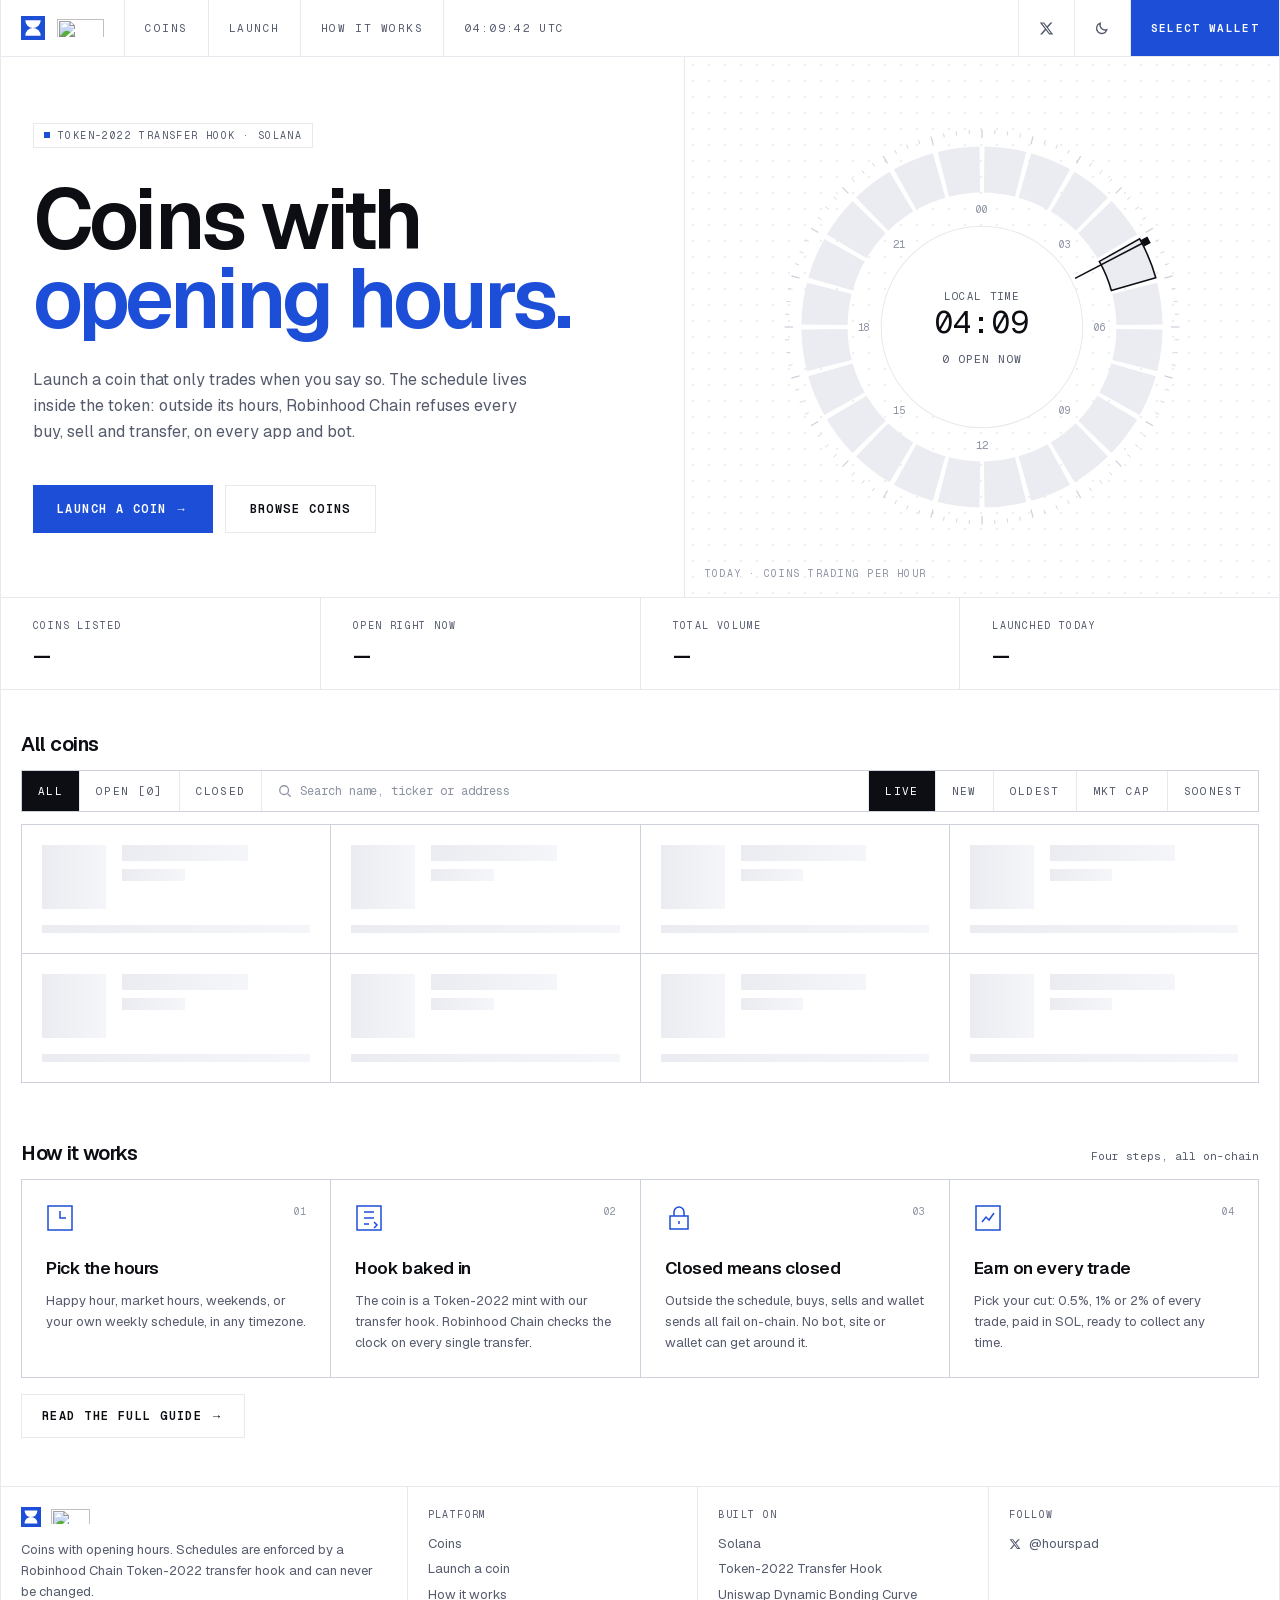
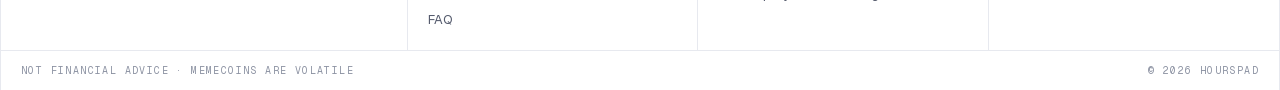
==== commit 7059e1c5: "Fix syntax errors by using safe replacement for Solana, add vercel.json proxy" ====
--- a/index.html
+++ b/index.html
@@ -1 +1 @@
-<!DOCTYPE html><!--ve3NshQrX_zV8k9nEqafw--><html lang="en"><head><meta charSet="utf-8"/><meta name="viewport" content="width=device-width, initial-scale=1"/><link rel="preload" href="/_next/static/media/22a5144ee8d83bca-s.p.woff2" as="font" crossorigin="" type="font/woff2"/><link rel="preload" href="/_next/static/media/7d4881bb7e1bf84d-s.p.woff2" as="font" crossorigin="" type="font/woff2"/><link rel="stylesheet" href="/_next/static/css/a4f95ed180f8edf9.css?dpl=dpl_47nA5doGqGciXNpGj1g8x6N6c8aD" data-precedence="next"/><link rel="preload" as="script" fetchPriority="low" href="/_next/static/chunks/webpack-81e53427d9484d0a.js?dpl=dpl_47nA5doGqGciXNpGj1g8x6N6c8aD"/><script src="/_next/static/chunks/4bd1b696-100b9d70ed4e49c1.js?dpl=dpl_47nA5doGqGciXNpGj1g8x6N6c8aD" async=""></script><script src="/_next/static/chunks/1255-91e629e4f9328fa2.js?dpl=dpl_47nA5doGqGciXNpGj1g8x6N6c8aD" async=""></script><script src="/_next/static/chunks/main-app-871c967bb0b8d559.js?dpl=dpl_47nA5doGqGciXNpGj1g8x6N6c8aD" async=""></script><script src="/_next/static/chunks/79702014-022180f4c754fb37.js?dpl=dpl_47nA5doGqGciXNpGj1g8x6N6c8aD" async=""></script><script src="/_next/static/chunks/3a91511d-f48f310f90c7ebdf.js?dpl=dpl_47nA5doGqGciXNpGj1g8x6N6c8aD" async=""></script><script src="/_next/static/chunks/97b52221-a89351a6dd01c692.js?dpl=dpl_47nA5doGqGciXNpGj1g8x6N6c8aD" async=""></script><script src="/_next/static/chunks/2f0b94e8-d03b416e3d54bfdd.js?dpl=dpl_47nA5doGqGciXNpGj1g8x6N6c8aD" async=""></script><script src="/_next/static/chunks/491-561a96154fab8a94.js?dpl=dpl_47nA5doGqGciXNpGj1g8x6N6c8aD" async=""></script><script src="/_next/static/chunks/2619-04bc32f026a0d946.js?dpl=dpl_47nA5doGqGciXNpGj1g8x6N6c8aD" async=""></script><script src="/_next/static/chunks/9744-78eefb5be30290d6.js?dpl=dpl_47nA5doGqGciXNpGj1g8x6N6c8aD" async=""></script><script src="/_next/static/chunks/8810-5d20be1ed4397f5c.js?dpl=dpl_47nA5doGqGciXNpGj1g8x6N6c8aD" async=""></script><script src="/_next/static/chunks/4440-d116e089666de055.js?dpl=dpl_47nA5doGqGciXNpGj1g8x6N6c8aD" async=""></script><script src="/_next/static/chunks/7200-0420e98e121df1a6.js?dpl=dpl_47nA5doGqGciXNpGj1g8x6N6c8aD" async=""></script><script src="/_next/static/chunks/621-394d70ee15d4516c.js?dpl=dpl_47nA5doGqGciXNpGj1g8x6N6c8aD" async=""></script><script src="/_next/static/chunks/1367-21df809e9aaac888.js?dpl=dpl_47nA5doGqGciXNpGj1g8x6N6c8aD" async=""></script><script src="/_next/static/chunks/7961-6bf2c06e44b7fbd0.js?dpl=dpl_47nA5doGqGciXNpGj1g8x6N6c8aD" async=""></script><script src="/_next/static/chunks/1398-7febaf8f9ceeeaa9.js?dpl=dpl_47nA5doGqGciXNpGj1g8x6N6c8aD" async=""></script><script src="/_next/static/chunks/app/layout-0c960f096b4a06f4.js?dpl=dpl_47nA5doGqGciXNpGj1g8x6N6c8aD" async=""></script><script src="/_next/static/chunks/app/page-27e83b6d62af6705.js?dpl=dpl_47nA5doGqGciXNpGj1g8x6N6c8aD" async=""></script><meta name="next-size-adjust" content=""/><title>hours.fun · coins with opening hours</title><meta name="description" content="Launch Robinhood Chain coins that only trade during their hours. Enforced on-chain by a Token-2022 transfer hook."/><meta name="application-name" content="hours.fun"/><meta property="og:title" content="hours.fun · coins with opening hours"/><meta property="og:description" content="Launch Robinhood Chain coins that only trade during their hours. Enforced on-chain."/><meta property="og:url" content="https://hours.fun"/><meta property="og:site_name" content="hours.fun"/><meta property="og:image:type" content="image/png"/><meta property="og:image:width" content="1200"/><meta property="og:image:height" content="630"/><meta property="og:image" content="https://hours.fun/opengraph-image.png?de965d8a4aafa7f9"/><meta name="twitter:card" content="summary_large_image"/><meta name="twitter:title" content="hours.fun · coins with opening hours"/><meta name="twitter:description" content="Launch Robinhood Chain coins that only trade during their hours. Enforced on-chain."/><meta name="twitter:image:type" content="image/png"/><meta name="twitter:image:width" content="1200"/><meta name="twitter:image:height" content="630"/><meta name="twitter:image" content="https://hours.fun/twitter-image.png?de965d8a4aafa7f9"/><link rel="icon" href="/favicon.ico" type="image/x-icon" sizes="16x16"/><link rel="icon" href="/icon.svg?ea979f2394097c3a" type="image/svg+xml" sizes="any"/><link rel="apple-touch-icon" href="/apple-icon.png?b54c12f2b8a58fcc" type="image/png" sizes="180x180"/><script>(function(){try{var p=localStorage.getItem('oh-theme')||'system';var d=p==='dark'||(p==='system'&&matchMedia('(prefers-color-scheme: dark)').matches);document.documentElement.dataset.theme=d?'dark':'light'}catch(e){document.documentElement.dataset.theme='dark'}})()</script><script src="/_next/static/chunks/polyfills-42372ed130431b0a.js?dpl=dpl_47nA5doGqGciXNpGj1g8x6N6c8aD" noModule=""></script></head><body class="__variable_246ccd __variable_c29908 font-sans antialiased"><div hidden=""><!--$--><!--/$--></div><script src="/_next/static/chunks/webpack-81e53427d9484d0a.js?dpl=dpl_47nA5doGqGciXNpGj1g8x6N6c8aD" id="_R_" async=""></script><script>(self.__next_f=self.__next_f||[]).push([0])</script><script>self.__next_f.push([1,"1:\"$Sreact.fragment\"\n"])</script><script>self.__next_f.push([1,"2:I[58224,[\"6983\",\"static/chunks/79702014-022180f4c754fb37.js?dpl=dpl_47nA5doGqGciXNpGj1g8x6N6c8aD\",\"8956\",\"static/chunks/3a91511d-f48f310f90c7ebdf.js?dpl=dpl_47nA5doGqGciXNpGj1g8x6N6c8aD\",\"919\",\"static/chunks/97b52221-a89351a6dd01c692.js?dpl=dpl_47nA5doGqGciXNpGj1g8x6N6c8aD\",\"5033\",\"static/chunks/2f0b94e8-d03b416e3d54bfdd.js?dpl=dpl_47nA5doGqGciXNpGj1g8x6N6c8aD\",\"491\",\"static/chunks/491-561a96154fab8a94.js?dpl=dpl_47nA5doGqGciXNpGj1g8x6N6c8aD\",\"2619\",\"static/chunks/2619-04bc32f026a0d946.js?dpl=dpl_47nA5doGqGciXNpGj1g8x6N6c8aD\",\"9744\",\"static/chunks/9744-78eefb5be30290d6.js?dpl=dpl_47nA5doGqGciXNpGj1g8x6N6c8aD\",\"8810\",\"static/chunks/8810-5d20be1ed4397f5c.js?dpl=dpl_47nA5doGqGciXNpGj1g8x6N6c8aD\",\"4440\",\"static/chunks/4440-d116e089666de055.js?dpl=dpl_47nA5doGqGciXNpGj1g8x6N6c8aD\",\"7200\",\"static/chunks/7200-0420e98e121df1a6.js?dpl=dpl_47nA5doGqGciXNpGj1g8x6N6c8aD\",\"621\",\"static/chunks/621-394d70ee15d4516c.js?dpl=dpl_47nA5doGqGciXNpGj1g8x6N6c8aD\",\"1367\",\"static/chunks/1367-21df809e9aaac888.js?dpl=dpl_47nA5doGqGciXNpGj1g8x6N6c8aD\",\"7961\",\"static/chunks/7961-6bf2c06e44b7fbd0.js?dpl=dpl_47nA5doGqGciXNpGj1g8x6N6c8aD\",\"1398\",\"static/chunks/1398-7febaf8f9ceeeaa9.js?dpl=dpl_47nA5doGqGciXNpGj1g8x6N6c8aD\",\"7177\",\"static/chunks/app/layout-0c960f096b4a06f4.js?dpl=dpl_47nA5doGqGciXNpGj1g8x6N6c8aD\"],\"Providers\"]\n"])</script><script>self.__next_f.push([1,"3:I[81398,[\"6983\",\"static/chunks/79702014-022180f4c754fb37.js?dpl=dpl_47nA5doGqGciXNpGj1g8x6N6c8aD\",\"8956\",\"static/chunks/3a91511d-f48f310f90c7ebdf.js?dpl=dpl_47nA5doGqGciXNpGj1g8x6N6c8aD\",\"919\",\"static/chunks/97b52221-a89351a6dd01c692.js?dpl=dpl_47nA5doGqGciXNpGj1g8x6N6c8aD\",\"5033\",\"static/chunks/2f0b94e8-d03b416e3d54bfdd.js?dpl=dpl_47nA5doGqGciXNpGj1g8x6N6c8aD\",\"491\",\"static/chunks/491-561a96154fab8a94.js?dpl=dpl_47nA5doGqGciXNpGj1g8x6N6c8aD\",\"2619\",\"static/chunks/2619-04bc32f026a0d946.js?dpl=dpl_47nA5doGqGciXNpGj1g8x6N6c8aD\",\"9744\",\"static/chunks/9744-78eefb5be30290d6.js?dpl=dpl_47nA5doGqGciXNpGj1g8x6N6c8aD\",\"8810\",\"static/chunks/8810-5d20be1ed4397f5c.js?dpl=dpl_47nA5doGqGciXNpGj1g8x6N6c8aD\",\"4440\",\"static/chunks/4440-d116e089666de055.js?dpl=dpl_47nA5doGqGciXNpGj1g8x6N6c8aD\",\"7200\",\"static/chunks/7200-0420e98e121df1a6.js?dpl=dpl_47nA5doGqGciXNpGj1g8x6N6c8aD\",\"621\",\"static/chunks/621-394d70ee15d4516c.js?dpl=dpl_47nA5doGqGciXNpGj1g8x6N6c8aD\",\"1367\",\"static/chunks/1367-21df809e9aaac888.js?dpl=dpl_47nA5doGqGciXNpGj1g8x6N6c8aD\",\"7961\",\"static/chunks/7961-6bf2c06e44b7fbd0.js?dpl=dpl_47nA5doGqGciXNpGj1g8x6N6c8aD\",\"1398\",\"static/chunks/1398-7febaf8f9ceeeaa9.js?dpl=dpl_47nA5doGqGciXNpGj1g8x6N6c8aD\",\"7177\",\"static/chunks/app/layout-0c960f096b4a06f4.js?dpl=dpl_47nA5doGqGciXNpGj1g8x6N6c8aD\"],\"Header\"]\n"])</script><script>self.__next_f.push([1,"4:I[2775,[\"6983\",\"static/chunks/79702014-022180f4c754fb37.js?dpl=dpl_47nA5doGqGciXNpGj1g8x6N6c8aD\",\"8956\",\"static/chunks/3a91511d-f48f310f90c7ebdf.js?dpl=dpl_47nA5doGqGciXNpGj1g8x6N6c8aD\",\"919\",\"static/chunks/97b52221-a89351a6dd01c692.js?dpl=dpl_47nA5doGqGciXNpGj1g8x6N6c8aD\",\"5033\",\"static/chunks/2f0b94e8-d03b416e3d54bfdd.js?dpl=dpl_47nA5doGqGciXNpGj1g8x6N6c8aD\",\"491\",\"static/chunks/491-561a96154fab8a94.js?dpl=dpl_47nA5doGqGciXNpGj1g8x6N6c8aD\",\"2619\",\"static/chunks/2619-04bc32f026a0d946.js?dpl=dpl_47nA5doGqGciXNpGj1g8x6N6c8aD\",\"9744\",\"static/chunks/9744-78eefb5be30290d6.js?dpl=dpl_47nA5doGqGciXNpGj1g8x6N6c8aD\",\"8810\",\"static/chunks/8810-5d20be1ed4397f5c.js?dpl=dpl_47nA5doGqGciXNpGj1g8x6N6c8aD\",\"4440\",\"static/chunks/4440-d116e089666de055.js?dpl=dpl_47nA5doGqGciXNpGj1g8x6N6c8aD\",\"7200\",\"static/chunks/7200-0420e98e121df1a6.js?dpl=dpl_47nA5doGqGciXNpGj1g8x6N6c8aD\",\"621\",\"static/chunks/621-394d70ee15d4516c.js?dpl=dpl_47nA5doGqGciXNpGj1g8x6N6c8aD\",\"1367\",\"static/chunks/1367-21df809e9aaac888.js?dpl=dpl_47nA5doGqGciXNpGj1g8x6N6c8aD\",\"7961\",\"static/chunks/7961-6bf2c06e44b7fbd0.js?dpl=dpl_47nA5doGqGciXNpGj1g8x6N6c8aD\",\"1398\",\"static/chunks/1398-7febaf8f9ceeeaa9.js?dpl=dpl_47nA5doGqGciXNpGj1g8x6N6c8aD\",\"7177\",\"static/chunks/app/layout-0c960f096b4a06f4.js?dpl=dpl_47nA5doGqGciXNpGj1g8x6N6c8aD\"],\"MobileWalletHint\"]\n"])</script><script>self.__next_f.push([1,"5:I[9766,[],\"\"]\n6:I[98924,[],\"\"]\n"])</script><script>self.__next_f.push([1,"7:I[52619,[\"6983\",\"static/chunks/79702014-022180f4c754fb37.js?dpl=dpl_47nA5doGqGciXNpGj1g8x6N6c8aD\",\"8956\",\"static/chunks/3a91511d-f48f310f90c7ebdf.js?dpl=dpl_47nA5doGqGciXNpGj1g8x6N6c8aD\",\"919\",\"static/chunks/97b52221-a89351a6dd01c692.js?dpl=dpl_47nA5doGqGciXNpGj1g8x6N6c8aD\",\"5033\",\"static/chunks/2f0b94e8-d03b416e3d54bfdd.js?dpl=dpl_47nA5doGqGciXNpGj1g8x6N6c8aD\",\"491\",\"static/chunks/491-561a96154fab8a94.js?dpl=dpl_47nA5doGqGciXNpGj1g8x6N6c8aD\",\"2619\",\"static/chunks/2619-04bc32f026a0d946.js?dpl=dpl_47nA5doGqGciXNpGj1g8x6N6c8aD\",\"9744\",\"static/chunks/9744-78eefb5be30290d6.js?dpl=dpl_47nA5doGqGciXNpGj1g8x6N6c8aD\",\"8810\",\"static/chunks/8810-5d20be1ed4397f5c.js?dpl=dpl_47nA5doGqGciXNpGj1g8x6N6c8aD\",\"4440\",\"static/chunks/4440-d116e089666de055.js?dpl=dpl_47nA5doGqGciXNpGj1g8x6N6c8aD\",\"7200\",\"static/chunks/7200-0420e98e121df1a6.js?dpl=dpl_47nA5doGqGciXNpGj1g8x6N6c8aD\",\"621\",\"static/chunks/621-394d70ee15d4516c.js?dpl=dpl_47nA5doGqGciXNpGj1g8x6N6c8aD\",\"1367\",\"static/chunks/1367-21df809e9aaac888.js?dpl=dpl_47nA5doGqGciXNpGj1g8x6N6c8aD\",\"7961\",\"static/chunks/7961-6bf2c06e44b7fbd0.js?dpl=dpl_47nA5doGqGciXNpGj1g8x6N6c8aD\",\"1398\",\"static/chunks/1398-7febaf8f9ceeeaa9.js?dpl=dpl_47nA5doGqGciXNpGj1g8x6N6c8aD\",\"7177\",\"static/chunks/app/layout-0c960f096b4a06f4.js?dpl=dpl_47nA5doGqGciXNpGj1g8x6N6c8aD\"],\"\"]\n"])</script><script>self.__next_f.push([1,"8:I[71294,[\"6983\",\"static/chunks/79702014-022180f4c754fb37.js?dpl=dpl_47nA5doGqGciXNpGj1g8x6N6c8aD\",\"8956\",\"static/chunks/3a91511d-f48f310f90c7ebdf.js?dpl=dpl_47nA5doGqGciXNpGj1g8x6N6c8aD\",\"919\",\"static/chunks/97b52221-a89351a6dd01c692.js?dpl=dpl_47nA5doGqGciXNpGj1g8x6N6c8aD\",\"5033\",\"static/chunks/2f0b94e8-d03b416e3d54bfdd.js?dpl=dpl_47nA5doGqGciXNpGj1g8x6N6c8aD\",\"491\",\"static/chunks/491-561a96154fab8a94.js?dpl=dpl_47nA5doGqGciXNpGj1g8x6N6c8aD\",\"2619\",\"static/chunks/2619-04bc32f026a0d946.js?dpl=dpl_47nA5doGqGciXNpGj1g8x6N6c8aD\",\"9744\",\"static/chunks/9744-78eefb5be30290d6.js?dpl=dpl_47nA5doGqGciXNpGj1g8x6N6c8aD\",\"8810\",\"static/chunks/8810-5d20be1ed4397f5c.js?dpl=dpl_47nA5doGqGciXNpGj1g8x6N6c8aD\",\"4440\",\"static/chunks/4440-d116e089666de055.js?dpl=dpl_47nA5doGqGciXNpGj1g8x6N6c8aD\",\"7200\",\"static/chunks/7200-0420e98e121df1a6.js?dpl=dpl_47nA5doGqGciXNpGj1g8x6N6c8aD\",\"621\",\"static/chunks/621-394d70ee15d4516c.js?dpl=dpl_47nA5doGqGciXNpGj1g8x6N6c8aD\",\"1367\",\"static/chunks/1367-21df809e9aaac888.js?dpl=dpl_47nA5doGqGciXNpGj1g8x6N6c8aD\",\"7961\",\"static/chunks/7961-6bf2c06e44b7fbd0.js?dpl=dpl_47nA5doGqGciXNpGj1g8x6N6c8aD\",\"1398\",\"static/chunks/1398-7febaf8f9ceeeaa9.js?dpl=dpl_47nA5doGqGciXNpGj1g8x6N6c8aD\",\"7177\",\"static/chunks/app/layout-0c960f096b4a06f4.js?dpl=dpl_47nA5doGqGciXNpGj1g8x6N6c8aD\"],\"LogoMark\"]\n"])</script><script>self.__next_f.push([1,"9:I[71294,[\"6983\",\"static/chunks/79702014-022180f4c754fb37.js?dpl=dpl_47nA5doGqGciXNpGj1g8x6N6c8aD\",\"8956\",\"static/chunks/3a91511d-f48f310f90c7ebdf.js?dpl=dpl_47nA5doGqGciXNpGj1g8x6N6c8aD\",\"919\",\"static/chunks/97b52221-a89351a6dd01c692.js?dpl=dpl_47nA5doGqGciXNpGj1g8x6N6c8aD\",\"5033\",\"static/chunks/2f0b94e8-d03b416e3d54bfdd.js?dpl=dpl_47nA5doGqGciXNpGj1g8x6N6c8aD\",\"491\",\"static/chunks/491-561a96154fab8a94.js?dpl=dpl_47nA5doGqGciXNpGj1g8x6N6c8aD\",\"2619\",\"static/chunks/2619-04bc32f026a0d946.js?dpl=dpl_47nA5doGqGciXNpGj1g8x6N6c8aD\",\"9744\",\"static/chunks/9744-78eefb5be30290d6.js?dpl=dpl_47nA5doGqGciXNpGj1g8x6N6c8aD\",\"8810\",\"static/chunks/8810-5d20be1ed4397f5c.js?dpl=dpl_47nA5doGqGciXNpGj1g8x6N6c8aD\",\"4440\",\"static/chunks/4440-d116e089666de055.js?dpl=dpl_47nA5doGqGciXNpGj1g8x6N6c8aD\",\"7200\",\"static/chunks/7200-0420e98e121df1a6.js?dpl=dpl_47nA5doGqGciXNpGj1g8x6N6c8aD\",\"621\",\"static/chunks/621-394d70ee15d4516c.js?dpl=dpl_47nA5doGqGciXNpGj1g8x6N6c8aD\",\"1367\",\"static/chunks/1367-21df809e9aaac888.js?dpl=dpl_47nA5doGqGciXNpGj1g8x6N6c8aD\",\"7961\",\"static/chunks/7961-6bf2c06e44b7fbd0.js?dpl=dpl_47nA5doGqGciXNpGj1g8x6N6c8aD\",\"1398\",\"static/chunks/1398-7febaf8f9ceeeaa9.js?dpl=dpl_47nA5doGqGciXNpGj1g8x6N6c8aD\",\"7177\",\"static/chunks/app/layout-0c960f096b4a06f4.js?dpl=dpl_47nA5doGqGciXNpGj1g8x6N6c8aD\"],\"Wordmark\"]\n"])</script><script>self.__next_f.push([1,"a:I[71294,[\"6983\",\"static/chunks/79702014-022180f4c754fb37.js?dpl=dpl_47nA5doGqGciXNpGj1g8x6N6c8aD\",\"8956\",\"static/chunks/3a91511d-f48f310f90c7ebdf.js?dpl=dpl_47nA5doGqGciXNpGj1g8x6N6c8aD\",\"919\",\"static/chunks/97b52221-a89351a6dd01c692.js?dpl=dpl_47nA5doGqGciXNpGj1g8x6N6c8aD\",\"5033\",\"static/chunks/2f0b94e8-d03b416e3d54bfdd.js?dpl=dpl_47nA5doGqGciXNpGj1g8x6N6c8aD\",\"491\",\"static/chunks/491-561a96154fab8a94.js?dpl=dpl_47nA5doGqGciXNpGj1g8x6N6c8aD\",\"2619\",\"static/chunks/2619-04bc32f026a0d946.js?dpl=dpl_47nA5doGqGciXNpGj1g8x6N6c8aD\",\"9744\",\"static/chunks/9744-78eefb5be30290d6.js?dpl=dpl_47nA5doGqGciXNpGj1g8x6N6c8aD\",\"8810\",\"static/chunks/8810-5d20be1ed4397f5c.js?dpl=dpl_47nA5doGqGciXNpGj1g8x6N6c8aD\",\"4440\",\"static/chunks/4440-d116e089666de055.js?dpl=dpl_47nA5doGqGciXNpGj1g8x6N6c8aD\",\"7200\",\"static/chunks/7200-0420e98e121df1a6.js?dpl=dpl_47nA5doGqGciXNpGj1g8x6N6c8aD\",\"621\",\"static/chunks/621-394d70ee15d4516c.js?dpl=dpl_47nA5doGqGciXNpGj1g8x6N6c8aD\",\"1367\",\"static/chunks/1367-21df809e9aaac888.js?dpl=dpl_47nA5doGqGciXNpGj1g8x6N6c8aD\",\"7961\",\"static/chunks/7961-6bf2c06e44b7fbd0.js?dpl=dpl_47nA5doGqGciXNpGj1g8x6N6c8aD\",\"1398\",\"static/chunks/1398-7febaf8f9ceeeaa9.js?dpl=dpl_47nA5doGqGciXNpGj1g8x6N6c8aD\",\"7177\",\"static/chunks/app/layout-0c960f096b4a06f4.js?dpl=dpl_47nA5doGqGciXNpGj1g8x6N6c8aD\"],\"IconX\"]\n"])</script><script>self.__next_f.push([1,"f:I[57150,[],\"\"]\n:HL[\"/_next/static/media/22a5144ee8d83bca-s.p.woff2\",\"font\",{\"crossOrigin\":\"\",\"type\":\"font/woff2\"}]\n:HL[\"/_next/static/media/7d4881bb7e1bf84d-s.p.woff2\",\"font\",{\"crossOrigin\":\"\",\"type\":\"font/woff2\"}]\n:HL[\"/_next/static/css/a4f95ed180f8edf9.css?dpl=dpl_47nA5doGqGciXNpGj1g8x6N6c8aD\",\"style\"]\n"])</script><script>self.__next_f.push([1,"0:{\"P\":null,\"b\":\"ve3NshQrX_zV8k9nEqafw\",\"p\":\"\",\"c\":[\"\",\"\"],\"i\":false,\"f\":[[[\"\",{\"children\":[\"__PAGE__\",{}]},\"$undefined\",\"$undefined\",true],[\"\",[\"$\",\"$1\",\"c\",{\"children\":[[[\"$\",\"link\",\"0\",{\"rel\":\"stylesheet\",\"href\":\"/_next/static/css/a4f95ed180f8edf9.css?dpl=dpl_47nA5doGqGciXNpGj1g8x6N6c8aD\",\"precedence\":\"next\",\"crossOrigin\":\"$undefined\",\"nonce\":\"$undefined\"}]],[\"$\",\"html\",null,{\"lang\":\"en\",\"suppressHydrationWarning\":true,\"children\":[[\"$\",\"head\",null,{\"children\":[\"$\",\"script\",null,{\"dangerouslySetInnerHTML\":{\"__html\":\"(function(){try{var p=localStorage.getItem('oh-theme')||'system';var d=p==='dark'||(p==='system'\u0026\u0026matchMedia('(prefers-color-scheme: dark)').matches);document.documentElement.dataset.theme=d?'dark':'light'}catch(e){document.documentElement.dataset.theme='dark'}})()\"}}]}],[\"$\",\"body\",null,{\"className\":\"__variable_246ccd __variable_c29908 font-sans antialiased\",\"children\":[\"$\",\"$L2\",null,{\"children\":[\"$\",\"div\",null,{\"className\":\"mx-auto flex min-h-screen max-w-[1360px] flex-col border-x border-line\",\"children\":[[\"$\",\"$L3\",null,{}],[\"$\",\"$L4\",null,{}],[\"$\",\"main\",null,{\"className\":\"flex-1\",\"children\":[\"$\",\"$L5\",null,{\"parallelRouterKey\":\"children\",\"error\":\"$undefined\",\"errorStyles\":\"$undefined\",\"errorScripts\":\"$undefined\",\"template\":[\"$\",\"$L6\",null,{}],\"templateStyles\":\"$undefined\",\"templateScripts\":\"$undefined\",\"notFound\":[[\"$\",\"section\",null,{\"className\":\"dotgrid grid min-h-[60vh] place-items-center px-5 py-20 text-center\",\"children\":[\"$\",\"div\",null,{\"children\":[[\"$\",\"div\",null,{\"className\":\"mx-auto inline-flex items-center gap-2 bg-closed/10 px-2.5 py-1 font-mono text-[11px] font-semibold tracking-[0.12em] text-closed\",\"children\":[[\"$\",\"span\",null,{\"className\":\"inline-block h-1.5 w-1.5 bg-closed\"}],\" CLOSED · 404\"]}],[\"$\",\"h1\",null,{\"className\":\"mt-6 text-5xl font-semibold tracking-[-0.04em] sm:text-6xl\",\"children\":\"This page is closed.\"}],[\"$\",\"p\",null,{\"className\":\"mx-auto mt-4 max-w-md text-[15px] text-mute\",\"children\":\"It doesn't exist, or it never opened. Try one that's open.\"}],[\"$\",\"div\",null,{\"className\":\"mt-8 flex flex-wrap justify-center gap-3\",\"children\":[[\"$\",\"$L7\",null,{\"href\":\"/\",\"className\":\"btn-accent h-12 px-6\",\"children\":\"Browse coins\"}],[\"$\",\"$L7\",null,{\"href\":\"/how-it-works\",\"className\":\"btn-line h-12 px-6\",\"children\":\"How it works\"}]]}]]}]}],[]],\"forbidden\":\"$undefined\",\"unauthorized\":\"$undefined\"}]}],[\"$\",\"footer\",null,{\"className\":\"border-t border-line\",\"children\":[[\"$\",\"div\",null,{\"className\":\"grid gap-px bg-line sm:grid-cols-[1.4fr_1fr_1fr_1fr] [\u0026\u003e*]:bg-bg\",\"children\":[[\"$\",\"div\",null,{\"className\":\"p-5\",\"children\":[[\"$\",\"div\",null,{\"className\":\"flex items-center gap-2.5\",\"children\":[[\"$\",\"$L8\",null,{\"size\":20}],[\"$\",\"$L9\",null,{\"height\":15}]]}],[\"$\",\"p\",null,{\"className\":\"mt-3 max-w-sm text-[13px] leading-relaxed text-mute\",\"children\":[\"Coins with opening hours. Schedules are \",\"written into the coin itself\",\" and can never be changed.\"]}]]}],[\"$\",\"div\",null,{\"className\":\"p-5\",\"children\":[[\"$\",\"div\",null,{\"className\":\"label mb-3\",\"children\":\"Platform\"}],[\"$\",\"ul\",null,{\"className\":\"space-y-1.5 text-[13px] text-mute\",\"children\":[[\"$\",\"li\",null,{\"children\":[\"$\",\"$L7\",null,{\"href\":\"/\",\"className\":\"hover:text-fg\",\"children\":\"Coins\"}]}],[\"$\",\"li\",null,{\"children\":[\"$\",\"$L7\",null,{\"href\":\"/launch\",\"className\":\"hover:text-fg\",\"children\":\"Launch a coin\"}]}],[\"$\",\"li\",null,{\"children\":[\"$\",\"$L7\",null,{\"href\":\"/how-it-works\",\"className\":\"hover:text-fg\",\"children\":\"How it works\"}]}],[\"$\",\"li\",null,{\"children\":[\"$\",\"$L7\",null,{\"href\":\"/flywheel\",\"className\":\"hover:text-fg\",\"children\":\"The flywheel\"}]}],[\"$\",\"li\",null,{\"children\":[\"$\",\"$L7\",null,{\"href\":\"/how-it-works#faq\",\"className\":\"hover:text-fg\",\"children\":\"FAQ\"}]}]]}]]}],[\"$\",\"div\",null,{\"className\":\"p-5\",\"children\":[[\"$\",\"div\",null,{\"className\":\"label mb-3\",\"children\":\"Built on\"}],[\"$\",\"ul\",null,{\"className\":\"space-y-1.5 text-[13px] text-mute\",\"children\":[[\"$\",\"li\",null,{\"children\":\"Robinhood Chain\"}],[\"$\",\"li\",null,{\"children\":\"Token-2022 Transfer Hook\"}],[\"$\",\"li\",null,{\"children\":\"Meteora Dynamic Bonding Curve\"}],[\"$\",\"li\",null,{\"children\":[\"Uniswap v4 on \",\"Robinhood Chain and BNB Chain\"]}]]}]]}],[\"$\",\"div\",null,{\"className\":\"p-5\",\"children\":[[\"$\",\"div\",null,{\"className\":\"label mb-3\",\"children\":\"Follow\"}],[\"$\",\"ul\",null,{\"className\":\"space-y-1.5 text-[13px] text-mute\",\"children\":[\"$\",\"li\",null,{\"children\":[\"$\",\"a\",null,{\"href\":\"https://x.com/hoursonsol\",\"target\":\"_blank\",\"rel\":\"noopener noreferrer\",\"className\":\"inline-flex items-center gap-2 hover:text-fg\",\"children\":[[\"$\",\"$La\",null,{\"size\":12}],\" @hoursonsol\"]}]}]}]]}]]}],[\"$\",\"div\",null,{\"className\":\"flex flex-wrap justify-between gap-2 border-t border-line px-5 py-3 font-mono text-[10px] uppercase tracking-[0.14em] text-dim\",\"children\":[\"$Lb\",\"$Lc\"]}]]}]]}]}]}]]}]]}],{\"children\":[\"__PAGE__\",\"$Ld\",{},null,false]},null,false],\"$Le\",false]],\"m\":\"$undefined\",\"G\":[\"$f\",[]],\"s\":false,\"S\":true}\n"])</script><script>self.__next_f.push([1,"10:I[81959,[],\"ClientPageRoot\"]\n"])</script><script>self.__next_f.push([1,"11:I[89547,[\"6983\",\"static/chunks/79702014-022180f4c754fb37.js?dpl=dpl_47nA5doGqGciXNpGj1g8x6N6c8aD\",\"8956\",\"static/chunks/3a91511d-f48f310f90c7ebdf.js?dpl=dpl_47nA5doGqGciXNpGj1g8x6N6c8aD\",\"919\",\"static/chunks/97b52221-a89351a6dd01c692.js?dpl=dpl_47nA5doGqGciXNpGj1g8x6N6c8aD\",\"5033\",\"static/chunks/2f0b94e8-d03b416e3d54bfdd.js?dpl=dpl_47nA5doGqGciXNpGj1g8x6N6c8aD\",\"491\",\"static/chunks/491-561a96154fab8a94.js?dpl=dpl_47nA5doGqGciXNpGj1g8x6N6c8aD\",\"2619\",\"static/chunks/2619-04bc32f026a0d946.js?dpl=dpl_47nA5doGqGciXNpGj1g8x6N6c8aD\",\"9744\",\"static/chunks/9744-78eefb5be30290d6.js?dpl=dpl_47nA5doGqGciXNpGj1g8x6N6c8aD\",\"7200\",\"static/chunks/7200-0420e98e121df1a6.js?dpl=dpl_47nA5doGqGciXNpGj1g8x6N6c8aD\",\"621\",\"static/chunks/621-394d70ee15d4516c.js?dpl=dpl_47nA5doGqGciXNpGj1g8x6N6c8aD\",\"1367\",\"static/chunks/1367-21df809e9aaac888.js?dpl=dpl_47nA5doGqGciXNpGj1g8x6N6c8aD\",\"8974\",\"static/chunks/app/page-27e83b6d62af6705.js?dpl=dpl_47nA5doGqGciXNpGj1g8x6N6c8aD\"],\"default\"]\n"])</script><script>self.__next_f.push([1,"14:I[24431,[],\"OutletBoundary\"]\n16:I[15278,[],\"AsyncMetadataOutlet\"]\n18:I[24431,[],\"ViewportBoundary\"]\n1a:I[24431,[],\"MetadataBoundary\"]\n1b:\"$Sreact.suspense\"\nb:[\"$\",\"span\",null,{\"children\":\"Not financial advice · Memecoins are volatile\"}]\nc:[\"$\",\"span\",null,{\"children\":[\"© \",2026,\" hours.fun\"]}]\nd:[\"$\",\"$1\",\"c\",{\"children\":[[\"$\",\"$L10\",null,{\"Component\":\"$11\",\"searchParams\":{},\"params\":{},\"promises\":[\"$@12\",\"$@13\"]}],null,[\"$\",\"$L14\",null,{\"children\":[\"$L15\",[\"$\",\"$L16\",null,{\"promise\":\"$@17\"}]]}]]}]\ne:[\"$\",\"$1\",\"h\",{\"children\":[null,[[\"$\",\"$L18\",null,{\"children\":\"$L19\"}],[\"$\",\"meta\",null,{\"name\":\"next-size-adjust\",\"content\":\"\"}]],[\"$\",\"$L1a\",null,{\"children\":[\"$\",\"div\",null,{\"hidden\":true,\"children\":[\"$\",\"$1b\",null,{\"fallback\":null,\"children\":\"$L1c\"}]}]}]]}]\n"])</script><script>self.__next_f.push([1,"12:{}\n13:\"$d:props:children:0:props:params\"\n"])</script><script>self.__next_f.push([1,"19:[[\"$\",\"meta\",\"0\",{\"charSet\":\"utf-8\"}],[\"$\",\"meta\",\"1\",{\"name\":\"viewport\",\"content\":\"width=device-width, initial-scale=1\"}]]\n15:null\n"])</script><script>self.__next_f.push([1,"1d:I[80622,[],\"IconMark\"]\n"])</script><script>self.__next_f.push([1,"17:{\"metadata\":[[\"$\",\"title\",\"0\",{\"children\":\"hours.fun · coins with opening hours\"}],[\"$\",\"meta\",\"1\",{\"name\":\"description\",\"content\":\"Launch Robinhood Chain coins that only trade during their hours. Enforced on-chain by a Token-2022 transfer hook.\"}],[\"$\",\"meta\",\"2\",{\"name\":\"application-name\",\"content\":\"hours.fun\"}],[\"$\",\"meta\",\"3\",{\"property\":\"og:title\",\"content\":\"hours.fun · coins with opening hours\"}],[\"$\",\"meta\",\"4\",{\"property\":\"og:description\",\"content\":\"Launch Robinhood Chain coins that only trade during their hours. Enforced on-chain.\"}],[\"$\",\"meta\",\"5\",{\"property\":\"og:url\",\"content\":\"https://hours.fun\"}],[\"$\",\"meta\",\"6\",{\"property\":\"og:site_name\",\"content\":\"hours.fun\"}],[\"$\",\"meta\",\"7\",{\"property\":\"og:image:type\",\"content\":\"image/png\"}],[\"$\",\"meta\",\"8\",{\"property\":\"og:image:width\",\"content\":\"1200\"}],[\"$\",\"meta\",\"9\",{\"property\":\"og:image:height\",\"content\":\"630\"}],[\"$\",\"meta\",\"10\",{\"property\":\"og:image\",\"content\":\"https://hours.fun/opengraph-image.png?de965d8a4aafa7f9\"}],[\"$\",\"meta\",\"11\",{\"name\":\"twitter:card\",\"content\":\"summary_large_image\"}],[\"$\",\"meta\",\"12\",{\"name\":\"twitter:title\",\"content\":\"hours.fun · coins with opening hours\"}],[\"$\",\"meta\",\"13\",{\"name\":\"twitter:description\",\"content\":\"Launch Robinhood Chain coins that only trade during their hours. Enforced on-chain.\"}],[\"$\",\"meta\",\"14\",{\"name\":\"twitter:image:type\",\"content\":\"image/png\"}],[\"$\",\"meta\",\"15\",{\"name\":\"twitter:image:width\",\"content\":\"1200\"}],[\"$\",\"meta\",\"16\",{\"name\":\"twitter:image:height\",\"content\":\"630\"}],[\"$\",\"meta\",\"17\",{\"name\":\"twitter:image\",\"content\":\"https://hours.fun/twitter-image.png?de965d8a4aafa7f9\"}],[\"$\",\"link\",\"18\",{\"rel\":\"icon\",\"href\":\"/favicon.ico\",\"type\":\"image/x-icon\",\"sizes\":\"16x16\"}],[\"$\",\"link\",\"19\",{\"rel\":\"icon\",\"href\":\"/icon.svg?ea979f2394097c3a\",\"type\":\"image/svg+xml\",\"sizes\":\"any\"}],[\"$\",\"link\",\"20\",{\"rel\":\"apple-touch-icon\",\"href\":\"/apple-icon.png?b54c12f2b8a58fcc\",\"type\":\"image/png\",\"sizes\":\"180x180\"}],[\"$\",\"$L1d\",\"21\",{}]],\"error\":null,\"digest\":\"$undefined\"}\n"])</script><script>self.__next_f.push([1,"1c:\"$17:metadata\"\n"])</script></body></html>+<!DOCTYPE html><!--CQ_5cCYA3mb9DSYtPW1Xb--><html lang="en"><head><meta charSet="utf-8"/><meta name="viewport" content="width=device-width, initial-scale=1"/><link rel="preload" href="/_next/static/media/22a5144ee8d83bca-s.p.woff2" as="font" crossorigin="" type="font/woff2"/><link rel="preload" href="/_next/static/media/7d4881bb7e1bf84d-s.p.woff2" as="font" crossorigin="" type="font/woff2"/><link rel="stylesheet" href="/_next/static/css/1ce12301b1489c7e.css?dpl=dpl_DbkQG8PXxqhsKhzdxBXrXk7iivcE" data-precedence="next"/><link rel="preload" as="script" fetchPriority="low" href="/_next/static/chunks/webpack-96cab7fc5d5daf1d.js?dpl=dpl_DbkQG8PXxqhsKhzdxBXrXk7iivcE"/><script src="/_next/static/chunks/4bd1b696-c023c6e3521b1417.js?dpl=dpl_DbkQG8PXxqhsKhzdxBXrXk7iivcE" async=""></script><script src="/_next/static/chunks/255-61931770bf634d82.js?dpl=dpl_DbkQG8PXxqhsKhzdxBXrXk7iivcE" async=""></script><script src="/_next/static/chunks/main-app-dd8ba6a1f9587de7.js?dpl=dpl_DbkQG8PXxqhsKhzdxBXrXk7iivcE" async=""></script><script src="/_next/static/chunks/3a91511d-7b86a14abf461da0.js?dpl=dpl_DbkQG8PXxqhsKhzdxBXrXk7iivcE" async=""></script><script src="/_next/static/chunks/907-2b02519b1565ef3d.js?dpl=dpl_DbkQG8PXxqhsKhzdxBXrXk7iivcE" async=""></script><script src="/_next/static/chunks/619-ba102abea3e3d0e4.js?dpl=dpl_DbkQG8PXxqhsKhzdxBXrXk7iivcE" async=""></script><script src="/_next/static/chunks/700-3b19eb2e2f9596cf.js?dpl=dpl_DbkQG8PXxqhsKhzdxBXrXk7iivcE" async=""></script><script src="/_next/static/chunks/294-66c5df49ff0bc5c4.js?dpl=dpl_DbkQG8PXxqhsKhzdxBXrXk7iivcE" async=""></script><script src="/_next/static/chunks/app/layout-de8322e42dd7f6e4.js?dpl=dpl_DbkQG8PXxqhsKhzdxBXrXk7iivcE" async=""></script><script src="/_next/static/chunks/79702014-9ee8d4aa71a42f20.js?dpl=dpl_DbkQG8PXxqhsKhzdxBXrXk7iivcE" async=""></script><script src="/_next/static/chunks/97b52221-3e3240ed3e205291.js?dpl=dpl_DbkQG8PXxqhsKhzdxBXrXk7iivcE" async=""></script><script src="/_next/static/chunks/2f0b94e8-f0af32bae15436c9.js?dpl=dpl_DbkQG8PXxqhsKhzdxBXrXk7iivcE" async=""></script><script src="/_next/static/chunks/22-aef83ed160ca5266.js?dpl=dpl_DbkQG8PXxqhsKhzdxBXrXk7iivcE" async=""></script><script src="/_next/static/chunks/710-6b9236e07b4af5c0.js?dpl=dpl_DbkQG8PXxqhsKhzdxBXrXk7iivcE" async=""></script><script src="/_next/static/chunks/975-e03da626c06df39f.js?dpl=dpl_DbkQG8PXxqhsKhzdxBXrXk7iivcE" async=""></script><script src="/_next/static/chunks/app/page-4772ea23ae81c565.js?dpl=dpl_DbkQG8PXxqhsKhzdxBXrXk7iivcE" async=""></script><meta name="next-size-adjust" content=""/><title>HoursPad · coins with opening hours</title><meta name="description" content="Launch Robinhood Chain coins that only trade during their hours. Enforced on-chain by a Token-2022 transfer hook."/><meta name="application-name" content="HoursPad"/><meta property="og:title" content="HoursPad · coins with opening hours"/><meta property="og:description" content="Launch Robinhood Chain coins that only trade during their hours. Enforced on-chain."/><meta property="og:url" content="https://hourspad.fun"/><meta property="og:site_name" content="HoursPad"/><meta property="og:image:type" content="image/png"/><meta property="og:image:width" content="1200"/><meta property="og:image:height" content="630"/><meta property="og:image" content="https://hourspad.fun/opengraph-image.png?de965d8a4aafa7f9"/><meta name="twitter:card" content="summary_large_image"/><meta name="twitter:title" content="HoursPad · coins with opening hours"/><meta name="twitter:description" content="Launch Robinhood Chain coins that only trade during their hours. Enforced on-chain."/><meta name="twitter:image:type" content="image/png"/><meta name="twitter:image:width" content="1200"/><meta name="twitter:image:height" content="630"/><meta name="twitter:image" content="https://hourspad.fun/twitter-image.png?de965d8a4aafa7f9"/><link rel="icon" href="/favicon.ico" type="image/x-icon" sizes="16x16"/><link rel="icon" href="/icon.svg?ea979f2394097c3a" type="image/svg+xml" sizes="any"/><link rel="apple-touch-icon" href="/apple-icon.png?b54c12f2b8a58fcc" type="image/png" sizes="180x180"/><script>(function(){try{var p=localStorage.getItem('oh-theme')||'system';var d=p==='dark'||(p==='system'&&matchMedia('(prefers-color-scheme: dark)').matches);document.documentElement.dataset.theme=d?'dark':'light'}catch(e){document.documentElement.dataset.theme='dark'}})()</script><script src="/_next/static/chunks/polyfills-42372ed130431b0a.js?dpl=dpl_DbkQG8PXxqhsKhzdxBXrXk7iivcE" noModule=""></script></head><body class="__variable_246ccd __variable_c29908 font-sans antialiased"><div hidden=""><!--$--><!--/$--></div><script src="/_next/static/chunks/webpack-96cab7fc5d5daf1d.js?dpl=dpl_DbkQG8PXxqhsKhzdxBXrXk7iivcE" id="_R_" async=""></script><script>(self.__next_f=self.__next_f||[]).push([0])</script><script>self.__next_f.push([1,"1:\"$Sreact.fragment\"\n2:I[8224,[\"956\",\"static/chunks/3a91511d-7b86a14abf461da0.js?dpl=dpl_DbkQG8PXxqhsKhzdxBXrXk7iivcE\",\"907\",\"static/chunks/907-2b02519b1565ef3d.js?dpl=dpl_DbkQG8PXxqhsKhzdxBXrXk7iivcE\",\"619\",\"static/chunks/619-ba102abea3e3d0e4.js?dpl=dpl_DbkQG8PXxqhsKhzdxBXrXk7iivcE\",\"700\",\"static/chunks/700-3b19eb2e2f9596cf.js?dpl=dpl_DbkQG8PXxqhsKhzdxBXrXk7iivcE\",\"294\",\"static/chunks/294-66c5df49ff0bc5c4.js?dpl=dpl_DbkQG8PXxqhsKhzdxBXrXk7iivcE\",\"177\",\"static/chunks/app/layout-de8322e42dd7f6e4.js?dpl=dpl_DbkQG8PXxqhsKhzdxBXrXk7iivcE\"],\"Providers\"]\n3:I[1398,[\"956\",\"static/chunks/3a91511d-7b86a14abf461da0.js?dpl=dpl_DbkQG8PXxqhsKhzdxBXrXk7iivcE\",\"907\",\"static/chunks/907-2b02519b1565ef3d.js?dpl=dpl_DbkQG8PXxqhsKhzdxBXrXk7iivcE\",\"619\",\"static/chunks/619-ba102abea3e3d0e4.js?dpl=dpl_DbkQG8PXxqhsKhzdxBXrXk7iivcE\",\"700\",\"static/chunks/700-3b19eb2e2f9596cf.js?dpl=dpl_DbkQG8PXxqhsKhzdxBXrXk7iivcE\",\"294\",\"static/chunks/294-66c5df49ff0bc5c4.js?dpl=dpl_DbkQG8PXxqhsKhzdxBXrXk7iivcE\",\"177\",\"static/chunks/app/layout-de8322e42dd7f6e4.js?dpl=dpl_DbkQG8PXxqhsKhzdxBXrXk7iivcE\"],\"Header\"]\n4:I[2775,[\"956\",\"static/chunks/3a91511d-7b86a14abf461da0.js?dpl=dpl_DbkQG8PXxqhsKhzdxBXrXk7iivcE\",\"907\",\"static/chunks/907-2b02519b1565ef3d.js?dpl=dpl_DbkQG8PXxqhsKhzdxBXrXk7iivcE\",\"619\",\"static/chunks/619-ba102abea3e3d0e4.js?dpl=dpl_DbkQG8PXxqhsKhzdxBXrXk7iivcE\",\"700\",\"static/chunks/700-3b19eb2e2f9596cf.js?dpl=dpl_DbkQG8PXxqhsKhzdxBXrXk7iivcE\",\"294\",\"static/chunks/294-66c5df49ff0bc5c4.js?dpl=dpl_DbkQG8PXxqhsKhzdxBXrXk7iivcE\",\"177\",\"static/chunks/app/layout-de8322e42dd7f6e4.js?dpl=dpl_DbkQG8PXxqhsKhzdxBXrXk7iivcE\"],\"MobileWalletHint\"]\n5:I[9766,[],\"\"]\n6:I[8924,[],\"\"]\n7:I[2619,[\"956\",\"static/chunks/3a91511d-7b86a14abf461da0.js?dpl=dpl_DbkQG8PXxqhsKhzdxBXrXk7iivcE\",\"907\",\"static/chunks/907-2b02519b1565ef3d.js?dpl=dpl_DbkQG8PXxqhsKhzdxBXrXk7iivcE\",\"619\",\"static/chunks/619-ba102abea3e3d0e4.js?dpl=dpl_DbkQG8PXxqhsKhzdxBXrXk7iivcE\",\"700\",\"static/chunks/700-3b19eb2e2f9596cf.js?dpl=dpl_DbkQG8PXxqhsKhzdxBXrXk7iivcE\",\"294\",\"static/chunks/294-66c5df49ff0bc5c4."])</script><script>self.__next_f.push([1,"js?dpl=dpl_DbkQG8PXxqhsKhzdxBXrXk7iivcE\",\"177\",\"static/chunks/app/layout-de8322e42dd7f6e4.js?dpl=dpl_DbkQG8PXxqhsKhzdxBXrXk7iivcE\"],\"\"]\n8:I[1294,[\"956\",\"static/chunks/3a91511d-7b86a14abf461da0.js?dpl=dpl_DbkQG8PXxqhsKhzdxBXrXk7iivcE\",\"907\",\"static/chunks/907-2b02519b1565ef3d.js?dpl=dpl_DbkQG8PXxqhsKhzdxBXrXk7iivcE\",\"619\",\"static/chunks/619-ba102abea3e3d0e4.js?dpl=dpl_DbkQG8PXxqhsKhzdxBXrXk7iivcE\",\"700\",\"static/chunks/700-3b19eb2e2f9596cf.js?dpl=dpl_DbkQG8PXxqhsKhzdxBXrXk7iivcE\",\"294\",\"static/chunks/294-66c5df49ff0bc5c4.js?dpl=dpl_DbkQG8PXxqhsKhzdxBXrXk7iivcE\",\"177\",\"static/chunks/app/layout-de8322e42dd7f6e4.js?dpl=dpl_DbkQG8PXxqhsKhzdxBXrXk7iivcE\"],\"LogoMark\"]\n9:I[1294,[\"956\",\"static/chunks/3a91511d-7b86a14abf461da0.js?dpl=dpl_DbkQG8PXxqhsKhzdxBXrXk7iivcE\",\"907\",\"static/chunks/907-2b02519b1565ef3d.js?dpl=dpl_DbkQG8PXxqhsKhzdxBXrXk7iivcE\",\"619\",\"static/chunks/619-ba102abea3e3d0e4.js?dpl=dpl_DbkQG8PXxqhsKhzdxBXrXk7iivcE\",\"700\",\"static/chunks/700-3b19eb2e2f9596cf.js?dpl=dpl_DbkQG8PXxqhsKhzdxBXrXk7iivcE\",\"294\",\"static/chunks/294-66c5df49ff0bc5c4.js?dpl=dpl_DbkQG8PXxqhsKhzdxBXrXk7iivcE\",\"177\",\"static/chunks/app/layout-de8322e42dd7f6e4.js?dpl=dpl_DbkQG8PXxqhsKhzdxBXrXk7iivcE\"],\"Wordmark\"]\na:I[1294,[\"956\",\"static/chunks/3a91511d-7b86a14abf461da0.js?dpl=dpl_DbkQG8PXxqhsKhzdxBXrXk7iivcE\",\"907\",\"static/chunks/907-2b02519b1565ef3d.js?dpl=dpl_DbkQG8PXxqhsKhzdxBXrXk7iivcE\",\"619\",\"static/chunks/619-ba102abea3e3d0e4.js?dpl=dpl_DbkQG8PXxqhsKhzdxBXrXk7iivcE\",\"700\",\"static/chunks/700-3b19eb2e2f9596cf.js?dpl=dpl_DbkQG8PXxqhsKhzdxBXrXk7iivcE\",\"294\",\"static/chunks/294-66c5df49ff0bc5c4.js?dpl=dpl_DbkQG8PXxqhsKhzdxBXrXk7iivcE\",\"177\",\"static/chunks/app/layout-de8322e42dd7f6e4.js?dpl=dpl_DbkQG8PXxqhsKhzdxBXrXk7iivcE\"],\"IconX\"]\ne:I[7150,[],\"\"]\n:HL[\"/_next/static/media/22a5144ee8d83bca-s.p.woff2\",\"font\",{\"crossOrigin\":\"\",\"type\":\"font/woff2\"}]\n:HL[\"/_next/static/media/7d4881bb7e1bf84d-s.p.woff2\",\"font\",{\"crossOrigin\":\"\",\"type\":\"font/woff2\"}]\n:HL[\"/_next/static/css/1ce12301b1489c7e.css?dpl=dpl_DbkQG8PXxqhsKhzdxBXrXk7iivcE\",\"style\"]\n"])</script><script>self.__next_f.push([1,"0:{\"P\":null,\"b\":\"CQ-5cCYA3mb9DSYtPW1Xb\",\"p\":\"\",\"c\":[\"\",\"\"],\"i\":false,\"f\":[[[\"\",{\"children\":[\"__PAGE__\",{}]},\"$undefined\",\"$undefined\",true],[\"\",[\"$\",\"$1\",\"c\",{\"children\":[[[\"$\",\"link\",\"0\",{\"rel\":\"stylesheet\",\"href\":\"/_next/static/css/1ce12301b1489c7e.css?dpl=dpl_DbkQG8PXxqhsKhzdxBXrXk7iivcE\",\"precedence\":\"next\",\"crossOrigin\":\"$undefined\",\"nonce\":\"$undefined\"}]],[\"$\",\"html\",null,{\"lang\":\"en\",\"suppressHydrationWarning\":true,\"children\":[[\"$\",\"head\",null,{\"children\":[\"$\",\"script\",null,{\"dangerouslySetInnerHTML\":{\"__html\":\"(function(){try{var p=localStorage.getItem('oh-theme')||'system';var d=p==='dark'||(p==='system'\u0026\u0026matchMedia('(prefers-color-scheme: dark)').matches);document.documentElement.dataset.theme=d?'dark':'light'}catch(e){document.documentElement.dataset.theme='dark'}})()\"}}]}],[\"$\",\"body\",null,{\"className\":\"__variable_246ccd __variable_c29908 font-sans antialiased\",\"children\":[\"$\",\"$L2\",null,{\"children\":[\"$\",\"div\",null,{\"className\":\"mx-auto flex min-h-screen max-w-[1360px] flex-col border-x border-line\",\"children\":[[\"$\",\"$L3\",null,{}],[\"$\",\"$L4\",null,{}],[\"$\",\"main\",null,{\"className\":\"flex-1\",\"children\":[\"$\",\"$L5\",null,{\"parallelRouterKey\":\"children\",\"error\":\"$undefined\",\"errorStyles\":\"$undefined\",\"errorScripts\":\"$undefined\",\"template\":[\"$\",\"$L6\",null,{}],\"templateStyles\":\"$undefined\",\"templateScripts\":\"$undefined\",\"notFound\":[[\"$\",\"section\",null,{\"className\":\"dotgrid grid min-h-[60vh] place-items-center px-5 py-20 text-center\",\"children\":[\"$\",\"div\",null,{\"children\":[[\"$\",\"div\",null,{\"className\":\"mx-auto inline-flex items-center gap-2 bg-closed/10 px-2.5 py-1 font-mono text-[11px] font-semibold tracking-[0.12em] text-closed\",\"children\":[[\"$\",\"span\",null,{\"className\":\"inline-block h-1.5 w-1.5 bg-closed\"}],\" CLOSED · 404\"]}],[\"$\",\"h1\",null,{\"className\":\"mt-6 text-5xl font-semibold tracking-[-0.04em] sm:text-6xl\",\"children\":\"This page is closed.\"}],[\"$\",\"p\",null,{\"className\":\"mx-auto mt-4 max-w-md text-[15px] text-mute\",\"children\":\"It doesn't exist, or it never opened. Try one that's open.\"}],[\"$\",\"div\",null,{\"className\":\"mt-8 flex flex-wrap justify-center gap-3\",\"children\":[[\"$\",\"$L7\",null,{\"href\":\"/\",\"className\":\"btn-accent h-12 px-6\",\"children\":\"Browse coins\"}],[\"$\",\"$L7\",null,{\"href\":\"/how-it-works\",\"className\":\"btn-line h-12 px-6\",\"children\":\"How it works\"}]]}]]}]}],[]],\"forbidden\":\"$undefined\",\"unauthorized\":\"$undefined\"}]}],[\"$\",\"footer\",null,{\"className\":\"border-t border-line\",\"children\":[[\"$\",\"div\",null,{\"className\":\"grid gap-px bg-line sm:grid-cols-[1.4fr_1fr_1fr_1fr] [\u0026\u003e*]:bg-bg\",\"children\":[[\"$\",\"div\",null,{\"className\":\"p-5\",\"children\":[[\"$\",\"div\",null,{\"className\":\"flex items-center gap-2.5\",\"children\":[[\"$\",\"$L8\",null,{\"size\":20}],[\"$\",\"$L9\",null,{\"height\":15}]]}],[\"$\",\"p\",null,{\"className\":\"mt-3 max-w-sm text-[13px] leading-relaxed text-mute\",\"children\":\"Coins with opening hours. Schedules are enforced by a Robinhood Chain Token-2022 transfer hook and can never be changed.\"}]]}],[\"$\",\"div\",null,{\"className\":\"p-5\",\"children\":[[\"$\",\"div\",null,{\"className\":\"label mb-3\",\"children\":\"Platform\"}],[\"$\",\"ul\",null,{\"className\":\"space-y-1.5 text-[13px] text-mute\",\"children\":[[\"$\",\"li\",null,{\"children\":[\"$\",\"$L7\",null,{\"href\":\"/\",\"className\":\"hover:text-fg\",\"children\":\"Coins\"}]}],[\"$\",\"li\",null,{\"children\":[\"$\",\"$L7\",null,{\"href\":\"/launch\",\"className\":\"hover:text-fg\",\"children\":\"Launch a coin\"}]}],[\"$\",\"li\",null,{\"children\":[\"$\",\"$L7\",null,{\"href\":\"/how-it-works\",\"className\":\"hover:text-fg\",\"children\":\"How it works\"}]}],[\"$\",\"li\",null,{\"children\":[\"$\",\"$L7\",null,{\"href\":\"/how-it-works#faq\",\"className\":\"hover:text-fg\",\"children\":\"FAQ\"}]}]]}]]}],[\"$\",\"div\",null,{\"className\":\"p-5\",\"children\":[[\"$\",\"div\",null,{\"className\":\"label mb-3\",\"children\":\"Built on\"}],[\"$\",\"ul\",null,{\"className\":\"space-y-1.5 text-[13px] text-mute\",\"children\":[[\"$\",\"li\",null,{\"children\":\"Solana\"}],[\"$\",\"li\",null,{\"children\":\"Token-2022 Transfer Hook\"}],[\"$\",\"li\",null,{\"children\":\"Uniswap Dynamic Bonding Curve\"}]]}]]}],[\"$\",\"div\",null,{\"className\":\"p-5\",\"children\":[[\"$\",\"div\",null,{\"className\":\"label mb-3\",\"children\":\"Follow\"}],[\"$\",\"ul\",null,{\"className\":\"space-y-1.5 text-[13px] text-mute\",\"children\":[\"$\",\"li\",null,{\"children\":[\"$\",\"a\",null,{\"href\":\"https://x.com/hourspad\",\"target\":\"_blank\",\"rel\":\"noopener noreferrer\",\"className\":\"inline-flex items-center gap-2 hover:text-fg\",\"children\":[[\"$\",\"$La\",null,{\"size\":12}],\" @hourspad\"]}]}]}]]}]]}],[\"$\",\"div\",null,{\"className\":\"flex flex-wrap justify-between gap-2 border-t border-line px-5 py-3 font-mono text-[10px] uppercase tracking-[0.14em] text-dim\",\"children\":[[\"$\",\"span\",null,{\"children\":\"Not financial advice · Memecoins are volatile\"}],\"$Lb\"]}]]}]]}]}]}]]}]]}],{\"children\":[\"__PAGE__\",\"$Lc\",{},null,false]},null,false],\"$Ld\",false]],\"m\":\"$undefined\",\"G\":[\"$e\",[]],\"s\":false,\"S\":true}\n"])</script><script>self.__next_f.push([1,"f:I[1959,[],\"ClientPageRoot\"]\n"])</script><script>self.__next_f.push([1,"10:I[9547,[\"956\",\"static/chunks/3a91511d-7b86a14abf461da0.js?dpl=dpl_DbkQG8PXxqhsKhzdxBXrXk7iivcE\",\"983\",\"static/chunks/79702014-9ee8d4aa71a42f20.js?dpl=dpl_DbkQG8PXxqhsKhzdxBXrXk7iivcE\",\"919\",\"static/chunks/97b52221-3e3240ed3e205291.js?dpl=dpl_DbkQG8PXxqhsKhzdxBXrXk7iivcE\",\"33\",\"static/chunks/2f0b94e8-f0af32bae15436c9.js?dpl=dpl_DbkQG8PXxqhsKhzdxBXrXk7iivcE\",\"907\",\"static/chunks/907-2b02519b1565ef3d.js?dpl=dpl_DbkQG8PXxqhsKhzdxBXrXk7iivcE\",\"619\",\"static/chunks/619-ba102abea3e3d0e4.js?dpl=dpl_DbkQG8PXxqhsKhzdxBXrXk7iivcE\",\"22\",\"static/chunks/22-aef83ed160ca5266.js?dpl=dpl_DbkQG8PXxqhsKhzdxBXrXk7iivcE\",\"710\",\"static/chunks/710-6b9236e07b4af5c0.js?dpl=dpl_DbkQG8PXxqhsKhzdxBXrXk7iivcE\",\"294\",\"static/chunks/294-66c5df49ff0bc5c4.js?dpl=dpl_DbkQG8PXxqhsKhzdxBXrXk7iivcE\",\"975\",\"static/chunks/975-e03da626c06df39f.js?dpl=dpl_DbkQG8PXxqhsKhzdxBXrXk7iivcE\",\"974\",\"static/chunks/app/page-4772ea23ae81c565.js?dpl=dpl_DbkQG8PXxqhsKhzdxBXrXk7iivcE\"],\"default\"]\n"])</script><script>self.__next_f.push([1,"13:I[4431,[],\"OutletBoundary\"]\n15:I[5278,[],\"AsyncMetadataOutlet\"]\n17:I[4431,[],\"ViewportBoundary\"]\n19:I[4431,[],\"MetadataBoundary\"]\n1a:\"$Sreact.suspense\"\nb:[\"$\",\"span\",null,{\"children\":[\"© \",2026,\" HoursPad\"]}]\nc:[\"$\",\"$1\",\"c\",{\"children\":[[\"$\",\"$Lf\",null,{\"Component\":\"$10\",\"searchParams\":{},\"params\":{},\"promises\":[\"$@11\",\"$@12\"]}],null,[\"$\",\"$L13\",null,{\"children\":[\"$L14\",[\"$\",\"$L15\",null,{\"promise\":\"$@16\"}]]}]]}]\nd:[\"$\",\"$1\",\"h\",{\"children\":[null,[[\"$\",\"$L17\",null,{\"children\":\"$L18\"}],[\"$\",\"meta\",null,{\"name\":\"next-size-adjust\",\"content\":\"\"}]],[\"$\",\"$L19\",null,{\"children\":[\"$\",\"div\",null,{\"hidden\":true,\"children\":[\"$\",\"$1a\",null,{\"fallback\":null,\"children\":\"$L1b\"}]}]}]]}]\n"])</script><script>self.__next_f.push([1,"11:{}\n12:\"$c:props:children:0:props:params\"\n"])</script><script>self.__next_f.push([1,"18:[[\"$\",\"meta\",\"0\",{\"charSet\":\"utf-8\"}],[\"$\",\"meta\",\"1\",{\"name\":\"viewport\",\"content\":\"width=device-width, initial-scale=1\"}]]\n14:null\n"])</script><script>self.__next_f.push([1,"1c:I[622,[],\"IconMark\"]\n"])</script><script>self.__next_f.push([1,"16:{\"metadata\":[[\"$\",\"title\",\"0\",{\"children\":\"HoursPad · coins with opening hours\"}],[\"$\",\"meta\",\"1\",{\"name\":\"description\",\"content\":\"Launch Robinhood Chain coins that only trade during their hours. Enforced on-chain by a Token-2022 transfer hook.\"}],[\"$\",\"meta\",\"2\",{\"name\":\"application-name\",\"content\":\"HoursPad\"}],[\"$\",\"meta\",\"3\",{\"property\":\"og:title\",\"content\":\"HoursPad · coins with opening hours\"}],[\"$\",\"meta\",\"4\",{\"property\":\"og:description\",\"content\":\"Launch Robinhood Chain coins that only trade during their hours. Enforced on-chain.\"}],[\"$\",\"meta\",\"5\",{\"property\":\"og:url\",\"content\":\"https://hourspad.fun\"}],[\"$\",\"meta\",\"6\",{\"property\":\"og:site_name\",\"content\":\"HoursPad\"}],[\"$\",\"meta\",\"7\",{\"property\":\"og:image:type\",\"content\":\"image/png\"}],[\"$\",\"meta\",\"8\",{\"property\":\"og:image:width\",\"content\":\"1200\"}],[\"$\",\"meta\",\"9\",{\"property\":\"og:image:height\",\"content\":\"630\"}],[\"$\",\"meta\",\"10\",{\"property\":\"og:image\",\"content\":\"https://hourspad.fun/opengraph-image.png?de965d8a4aafa7f9\"}],[\"$\",\"meta\",\"11\",{\"name\":\"twitter:card\",\"content\":\"summary_large_image\"}],[\"$\",\"meta\",\"12\",{\"name\":\"twitter:title\",\"content\":\"HoursPad · coins with opening hours\"}],[\"$\",\"meta\",\"13\",{\"name\":\"twitter:description\",\"content\":\"Launch Robinhood Chain coins that only trade during their hours. Enforced on-chain.\"}],[\"$\",\"meta\",\"14\",{\"name\":\"twitter:image:type\",\"content\":\"image/png\"}],[\"$\",\"meta\",\"15\",{\"name\":\"twitter:image:width\",\"content\":\"1200\"}],[\"$\",\"meta\",\"16\",{\"name\":\"twitter:image:height\",\"content\":\"630\"}],[\"$\",\"meta\",\"17\",{\"name\":\"twitter:image\",\"content\":\"https://hourspad.fun/twitter-image.png?de965d8a4aafa7f9\"}],[\"$\",\"link\",\"18\",{\"rel\":\"icon\",\"href\":\"/favicon.ico\",\"type\":\"image/x-icon\",\"sizes\":\"16x16\"}],[\"$\",\"link\",\"19\",{\"rel\":\"icon\",\"href\":\"/icon.svg?ea979f2394097c3a\",\"type\":\"image/svg+xml\",\"sizes\":\"any\"}],[\"$\",\"link\",\"20\",{\"rel\":\"apple-touch-icon\",\"href\":\"/apple-icon.png?b54c12f2b8a58fcc\",\"type\":\"image/png\",\"sizes\":\"180x180\"}],[\"$\",\"$L1c\",\"21\",{}]],\"error\":null,\"digest\":\"$undefined\"}\n"])</script><script>self.__next_f.push([1,"1b:\"$16:metadata\"\n"])</script></body></html>
--- a/_next/static/css/1ce12301b1489c7e.css
+++ b/_next/static/css/1ce12301b1489c7e.css
@@ -0,0 +1,3 @@
+@import url("https://fonts.googleapis.com/css2?family=DM+Sans:wght@400;500;700&display=swap");.wallet-adapter-button{background-color:transparent;border:none;color:#fff;cursor:pointer;display:flex;align-items:center;font-family:DM Sans,Roboto,Helvetica Neue,Helvetica,Arial,sans-serif;font-size:16px;font-weight:600;height:48px;line-height:48px;padding:0 24px;border-radius:4px}.wallet-adapter-button-trigger{background-color:#512da8}.wallet-adapter-button:not([disabled]):focus-visible{outline-color:white}.wallet-adapter-button:not([disabled]):hover{background-color:#1a1f2e}.wallet-adapter-button[disabled]{background:#404144;color:#999;cursor:not-allowed}.wallet-adapter-button-end-icon,.wallet-adapter-button-end-icon img,.wallet-adapter-button-start-icon,.wallet-adapter-button-start-icon img{display:flex;align-items:center;justify-content:center;width:24px;height:24px}.wallet-adapter-button-end-icon{margin-left:12px}.wallet-adapter-button-start-icon{margin-right:12px}.wallet-adapter-collapse{width:100%}.wallet-adapter-dropdown{position:relative;display:inline-block}.wallet-adapter-dropdown-list{position:absolute;z-index:99;display:grid;grid-template-rows:1fr;grid-row-gap:10px;padding:10px;top:100%;right:0;margin:0;list-style:none;background:#2c2d30;border-radius:10px;box-shadow:0 8px 20px rgba(0,0,0,.6);opacity:0;visibility:hidden;transition:opacity .2s ease,transform .2s ease,visibility .2s;font-family:DM Sans,Roboto,Helvetica Neue,Helvetica,Arial,sans-serif}.wallet-adapter-dropdown-list-active{opacity:1;visibility:visible;transform:translateY(10px)}.wallet-adapter-dropdown-list-item{display:flex;flex-direction:row;justify-content:center;align-items:center;border:none;outline:none;cursor:pointer;white-space:nowrap;box-sizing:border-box;padding:0 20px;width:100%;border-radius:6px;font-size:14px;font-weight:600;height:37px;color:#fff}.wallet-adapter-dropdown-list-item:not([disabled]):hover{background-color:#1a1f2e}.wallet-adapter-modal-collapse-button svg{align-self:center;fill:#999}.wallet-adapter-modal-collapse-button.wallet-adapter-modal-collapse-button-active svg{transform:rotate(180deg);transition:transform .15s ease-in}.wallet-adapter-modal{position:fixed;top:0;left:0;right:0;bottom:0;opacity:0;transition:opacity .15s linear;background:rgba(0,0,0,.5);z-index:1040;overflow-y:auto}.wallet-adapter-modal.wallet-adapter-modal-fade-in{opacity:1}.wallet-adapter-modal-button-close{display:flex;align-items:center;justify-content:center;position:absolute;top:18px;right:18px;padding:12px;cursor:pointer;background:#1a1f2e;border:none;border-radius:50%}.wallet-adapter-modal-button-close:focus-visible{outline-color:white}.wallet-adapter-modal-button-close svg{fill:#777;transition:fill .2s ease 0s}.wallet-adapter-modal-button-close:hover svg{fill:#fff}.wallet-adapter-modal-overlay{background:rgba(0,0,0,.5);position:fixed;top:0;left:0;bottom:0;right:0}.wallet-adapter-modal-container{display:flex;margin:3rem;min-height:calc(100vh - 6rem);align-items:center;justify-content:center}@media (max-width:480px){.wallet-adapter-modal-container{margin:1rem;min-height:calc(100vh - 2rem)}}.wallet-adapter-modal-wrapper{box-sizing:border-box;position:relative;display:flex;align-items:center;flex-direction:column;z-index:1050;max-width:400px;border-radius:10px;background:#10141f;box-shadow:0 8px 20px rgba(0,0,0,.6);font-family:DM Sans,Roboto,Helvetica Neue,Helvetica,Arial,sans-serif;flex:1}.wallet-adapter-modal-wrapper .wallet-adapter-button{width:100%}.wallet-adapter-modal-title{font-weight:500;font-size:24px;line-height:36px;margin:0;padding:64px 48px 48px;text-align:center;color:#fff}@media (max-width:374px){.wallet-adapter-modal-title{font-size:18px}}.wallet-adapter-modal-list{margin:0 0 12px;padding:0;width:100%;list-style:none}.wallet-adapter-modal-list .wallet-adapter-button{font-weight:400;border-radius:0;font-size:18px}.wallet-adapter-modal-list .wallet-adapter-button-end-icon,.wallet-adapter-modal-list .wallet-adapter-button-end-icon img,.wallet-adapter-modal-list .wallet-adapter-button-start-icon,.wallet-adapter-modal-list .wallet-adapter-button-start-icon img{width:28px;height:28px}.wallet-adapter-modal-list .wallet-adapter-button span{margin-left:auto;font-size:14px;opacity:.6}.wallet-adapter-modal-list-more{cursor:pointer;border:none;padding:12px 24px 24px 12px;align-self:flex-end;display:flex;align-items:center;background-color:transparent;color:#fff}.wallet-adapter-modal-list-more svg{transition:all .1s ease;fill:rgba(255,255,255,1);margin-left:.5rem}.wallet-adapter-modal-list-more-icon-rotate{transform:rotate(180deg)}.wallet-adapter-modal-middle{width:100%;display:flex;flex-direction:column;align-items:center;padding:0 24px 24px;box-sizing:border-box}.wallet-adapter-modal-middle-button{display:block;cursor:pointer;margin-top:48px;width:100%;background-color:#512da8;padding:12px;font-size:18px;border:none;border-radius:8px;color:#fff}@font-face{font-family:Geist;font-style:normal;font-weight:100 900;font-display:swap;src:url(/_next/static/media/f639721981034f88-s.woff2) format("woff2");unicode-range:u+0460-052f,u+1c80-1c8a,u+20b4,u+2de0-2dff,u+a640-a69f,u+fe2e-fe2f}@font-face{font-family:Geist;font-style:normal;font-weight:100 900;font-display:swap;src:url(/_next/static/media/9766a7e9e2e0ad5a-s.woff2) format("woff2");unicode-range:u+0301,u+0400-045f,u+0490-0491,u+04b0-04b1,u+2116}@font-face{font-family:Geist;font-style:normal;font-weight:100 900;font-display:swap;src:url(/_next/static/media/b66cf8e69499582a-s.woff2) format("woff2");unicode-range:u+0102-0103,u+0110-0111,u+0128-0129,u+0168-0169,u+01a0-01a1,u+01af-01b0,u+0300-0301,u+0303-0304,u+0308-0309,u+0323,u+0329,u+1ea0-1ef9,u+20ab}@font-face{font-family:Geist;font-style:normal;font-weight:100 900;font-display:swap;src:url(/_next/static/media/aa016aab0e6d1295-s.woff2) format("woff2");unicode-range:u+0100-02ba,u+02bd-02c5,u+02c7-02cc,u+02ce-02d7,u+02dd-02ff,u+0304,u+0308,u+0329,u+1d00-1dbf,u+1e00-1e9f,u+1ef2-1eff,u+2020,u+20a0-20ab,u+20ad-20c0,u+2113,u+2c60-2c7f,u+a720-a7ff}@font-face{font-family:Geist;font-style:normal;font-weight:100 900;font-display:swap;src:url(/_next/static/media/22a5144ee8d83bca-s.p.woff2) format("woff2");unicode-range:u+00??,u+0131,u+0152-0153,u+02bb-02bc,u+02c6,u+02da,u+02dc,u+0304,u+0308,u+0329,u+2000-206f,u+20ac,u+2122,u+2191,u+2193,u+2212,u+2215,u+feff,u+fffd}@font-face{font-family:Geist Fallback;src:local("Arial");ascent-override:95.94%;descent-override:28.16%;line-gap-override:0.00%;size-adjust:104.76%}.__className_246ccd{font-family:Geist,Geist Fallback;font-style:normal}.__variable_246ccd{--font-geist-sans:"Geist","Geist Fallback"}@font-face{font-family:Geist Mono;font-style:normal;font-weight:100 900;font-display:swap;src:url(/_next/static/media/013b72fa676f92e0-s.woff2) format("woff2");unicode-range:u+0460-052f,u+1c80-1c8a,u+20b4,u+2de0-2dff,u+a640-a69f,u+fe2e-fe2f}@font-face{font-family:Geist Mono;font-style:normal;font-weight:100 900;font-display:swap;src:url(/_next/static/media/b9408752a0c24fb9-s.woff2) format("woff2");unicode-range:u+0301,u+0400-045f,u+0490-0491,u+04b0-04b1,u+2116}@font-face{font-family:Geist Mono;font-style:normal;font-weight:100 900;font-display:swap;src:url(/_next/static/media/65f03d54ccadf4a8-s.woff2) format("woff2");unicode-range:u+2000-2001,u+2004-2008,u+200a,u+23b8-23bd,u+2500-259f}@font-face{font-family:Geist Mono;font-style:normal;font-weight:100 900;font-display:swap;src:url(/_next/static/media/e038a29029a234f2-s.woff2) format("woff2");unicode-range:u+0102-0103,u+0110-0111,u+0128-0129,u+0168-0169,u+01a0-01a1,u+01af-01b0,u+0300-0301,u+0303-0304,u+0308-0309,u+0323,u+0329,u+1ea0-1ef9,u+20ab}@font-face{font-family:Geist Mono;font-style:normal;font-weight:100 900;font-display:swap;src:url(/_next/static/media/2b5b02fc7e511755-s.woff2) format("woff2");unicode-range:u+0100-02ba,u+02bd-02c5,u+02c7-02cc,u+02ce-02d7,u+02dd-02ff,u+0304,u+0308,u+0329,u+1d00-1dbf,u+1e00-1e9f,u+1ef2-1eff,u+2020,u+20a0-20ab,u+20ad-20c0,u+2113,u+2c60-2c7f,u+a720-a7ff}@font-face{font-family:Geist Mono;font-style:normal;font-weight:100 900;font-display:swap;src:url(/_next/static/media/7d4881bb7e1bf84d-s.p.woff2) format("woff2");unicode-range:u+00??,u+0131,u+0152-0153,u+02bb-02bc,u+02c6,u+02da,u+02dc,u+0304,u+0308,u+0329,u+2000-206f,u+20ac,u+2122,u+2191,u+2193,u+2212,u+2215,u+feff,u+fffd}@font-face{font-family:Geist Mono Fallback;src:local("Arial");ascent-override:74.67%;descent-override:21.92%;line-gap-override:0.00%;size-adjust:134.59%}.__className_c29908{font-family:Geist Mono,Geist Mono Fallback;font-style:normal}.__variable_c29908{--font-geist-mono:"Geist Mono","Geist Mono Fallback"}
+
+/*! tailwindcss v4.3.3 | MIT License | https://tailwindcss.com */@layer properties{@supports (((-webkit-hyphens:none)) and (not (margin-trim:inline))) or ((-moz-orient:inline) and (not (color:rgb(from red r g b)))){*,::backdrop,:after,:before{--tw-font-weight:initial;--tw-tracking:initial;--tw-border-style:solid;--tw-rotate-x:initial;--tw-rotate-y:initial;--tw-rotate-z:initial;--tw-skew-x:initial;--tw-skew-y:initial;--tw-space-y-reverse:0;--tw-divide-y-reverse:0;--tw-ordinal:initial;--tw-slashed-zero:initial;--tw-numeric-figure:initial;--tw-numeric-spacing:initial;--tw-numeric-fraction:initial;--tw-leading:initial;--tw-shadow:0 0 #0000;--tw-shadow-color:initial;--tw-shadow-alpha:100%;--tw-inset-shadow:0 0 #0000;--tw-inset-shadow-color:initial;--tw-inset-shadow-alpha:100%;--tw-ring-color:initial;--tw-ring-shadow:0 0 #0000;--tw-inset-ring-color:initial;--tw-inset-ring-shadow:0 0 #0000;--tw-ring-inset:initial;--tw-ring-offset-width:0px;--tw-ring-offset-color:#fff;--tw-ring-offset-shadow:0 0 #0000;--tw-outline-style:solid;--tw-blur:initial;--tw-brightness:initial;--tw-contrast:initial;--tw-grayscale:initial;--tw-hue-rotate:initial;--tw-invert:initial;--tw-opacity:initial;--tw-saturate:initial;--tw-sepia:initial;--tw-drop-shadow:initial;--tw-drop-shadow-color:initial;--tw-drop-shadow-alpha:100%;--tw-drop-shadow-size:initial}}}@layer theme{:host,:root{--color-black:#000;--color-white:#fff;--spacing:.25rem;--container-sm:24rem;--container-md:28rem;--container-lg:32rem;--container-xl:36rem;--container-2xl:42rem;--container-3xl:48rem;--text-xs:.75rem;--text-xs--line-height:calc(1 / .75);--text-sm:.875rem;--text-sm--line-height:calc(1.25 / .875);--text-base:1rem;--text-base--line-height:calc(1.5 / 1);--text-lg:1.125rem;--text-lg--line-height:calc(1.75 / 1.125);--text-xl:1.25rem;--text-xl--line-height:calc(1.75 / 1.25);--text-2xl:1.5rem;--text-2xl--line-height:calc(2 / 1.5);--text-3xl:1.875rem;--text-3xl--line-height:calc(2.25 / 1.875);--text-4xl:2.25rem;--text-4xl--line-height:calc(2.5 / 2.25);--text-5xl:3rem;--text-5xl--line-height:1;--text-6xl:3.75rem;--text-6xl--line-height:1;--text-7xl:4.5rem;--text-7xl--line-height:1;--font-weight-normal:400;--font-weight-medium:500;--font-weight-semibold:600;--font-weight-bold:700;--tracking-tight:-.025em;--tracking-normal:0em;--leading-tight:1.25;--leading-snug:1.375;--leading-relaxed:1.625;--default-transition-duration:.15s;--default-transition-timing-function:cubic-bezier(.4,0,.2,1);--default-font-family:var(--font-geist-sans);--default-mono-font-family:var(--font-geist-mono)}}@layer base{*,::backdrop,:after,:before{box-sizing:border-box;border:0 solid;margin:0;padding:0}::file-selector-button{box-sizing:border-box;border:0 solid;margin:0;padding:0}:host,html{-webkit-text-size-adjust:100%;tab-size:4;line-height:1.5;font-family:var(--default-font-family,-apple-system,BlinkMacSystemFont,"Segoe UI",Roboto,"Helvetica Neue","Noto Sans",Arial,sans-serif,"Apple Color Emoji","Segoe UI Emoji","Segoe UI Symbol","Noto Color Emoji");font-feature-settings:var(--default-font-feature-settings,normal);font-variation-settings:var(--default-font-variation-settings,normal);-webkit-tap-highlight-color:transparent}hr{height:0;color:inherit;border-top-width:1px}abbr:where([title]){-webkit-text-decoration:underline dotted;text-decoration:underline dotted}h1,h2,h3,h4,h5,h6{font-size:inherit;font-weight:inherit}a{color:inherit;-webkit-text-decoration:inherit;text-decoration:inherit}b,strong{font-weight:bolder}code,kbd,pre,samp{font-family:var(--default-mono-font-family,ui-monospace,SFMono-Regular,Menlo,Monaco,Consolas,"Liberation Mono","Courier New",monospace);font-feature-settings:var(--default-mono-font-feature-settings,normal);font-variation-settings:var(--default-mono-font-variation-settings,normal);font-size:1em}small{font-size:80%}sub,sup{vertical-align:baseline;font-size:75%;line-height:0;position:relative}sub{bottom:-.25em}sup{top:-.5em}table{text-indent:0;border-color:inherit;border-collapse:collapse}:-moz-focusring:where(:not(iframe)){outline:auto}progress{vertical-align:baseline}summary{display:list-item}menu,ol,ul{list-style:none}audio,canvas,embed,iframe,img,object,svg,video{vertical-align:middle;display:block}img,video{max-width:100%;height:auto}button,input,optgroup,select,textarea{font:inherit;font-feature-settings:inherit;font-variation-settings:inherit;letter-spacing:inherit;color:inherit;opacity:1;background-color:#0000;border-radius:0}::file-selector-button{font:inherit;font-feature-settings:inherit;font-variation-settings:inherit;letter-spacing:inherit;color:inherit;opacity:1;background-color:#0000;border-radius:0}:where(select:is([multiple],[size])) optgroup{font-weight:bolder}:where(select:is([multiple],[size])) optgroup option{padding-inline-start:20px}::file-selector-button{margin-inline-end:4px}::placeholder{opacity:1}@supports (not ((-webkit-appearance:-apple-pay-button))) or (contain-intrinsic-size:1px){::placeholder{color:currentColor}@supports (color:color-mix(in lab,red,red)){::placeholder{color:color-mix(in oklab,currentcolor 50%,transparent)}}}textarea{resize:vertical}::-webkit-search-decoration{-webkit-appearance:none}::-webkit-date-and-time-value{min-height:1lh;text-align:inherit}::-webkit-datetime-edit{display:inline-flex}::-webkit-datetime-edit-fields-wrapper{padding:0}::-webkit-datetime-edit,::-webkit-datetime-edit-year-field{padding-block:0}::-webkit-datetime-edit-day-field,::-webkit-datetime-edit-month-field{padding-block:0}::-webkit-datetime-edit-hour-field,::-webkit-datetime-edit-minute-field{padding-block:0}::-webkit-datetime-edit-millisecond-field,::-webkit-datetime-edit-second-field{padding-block:0}::-webkit-datetime-edit-meridiem-field{padding-block:0}::-webkit-calendar-picker-indicator{line-height:1}:-moz-ui-invalid{box-shadow:none}button,input:where([type=button],[type=reset],[type=submit]){appearance:button}::file-selector-button{appearance:button}::-webkit-inner-spin-button,::-webkit-outer-spin-button{height:auto}[hidden]:where(:not([hidden=until-found])){display:none!important}}@layer components;@layer utilities{.pointer-events-none{pointer-events:none}.visible{visibility:visible}.absolute{position:absolute}.fixed{position:fixed}.relative{position:relative}.sticky{position:sticky}.inset-0{inset:0}.inset-x-0{inset-inline:0}.-top-1{top:calc(var(--spacing) * -1)}.top-0{top:0}.top-2{top:calc(var(--spacing) * 2)}.top-14{top:calc(var(--spacing) * 14)}.-bottom-1{bottom:calc(var(--spacing) * -1)}.bottom-0{bottom:0}.bottom-4{bottom:calc(var(--spacing) * 4)}.bottom-16{bottom:calc(var(--spacing) * 16)}.left-3{left:calc(var(--spacing) * 3)}.left-5{left:calc(var(--spacing) * 5)}.z-10{z-index:10}.z-20{z-index:20}.mx-auto{margin-inline:auto}.mt-0\.5{margin-top:calc(var(--spacing) * .5)}.mt-1{margin-top:var(--spacing)}.mt-1\.5{margin-top:calc(var(--spacing) * 1.5)}.mt-2{margin-top:calc(var(--spacing) * 2)}.mt-3{margin-top:calc(var(--spacing) * 3)}.mt-4{margin-top:calc(var(--spacing) * 4)}.mt-5{margin-top:calc(var(--spacing) * 5)}.mt-6{margin-top:calc(var(--spacing) * 6)}.mt-7{margin-top:calc(var(--spacing) * 7)}.mt-8{margin-top:calc(var(--spacing) * 8)}.mt-10{margin-top:calc(var(--spacing) * 10)}.mt-px{margin-top:1px}.mb-2{margin-bottom:calc(var(--spacing) * 2)}.mb-3{margin-bottom:calc(var(--spacing) * 3)}.mb-5{margin-bottom:calc(var(--spacing) * 5)}.mb-6{margin-bottom:calc(var(--spacing) * 6)}.mb-8{margin-bottom:calc(var(--spacing) * 8)}.ml-1{margin-left:var(--spacing)}.ml-1\.5{margin-left:calc(var(--spacing) * 1.5)}.ml-2{margin-left:calc(var(--spacing) * 2)}.ml-auto{margin-left:auto}.btn-line{height:calc(var(--spacing) * 11);justify-content:center;align-items:center;gap:calc(var(--spacing) * 2);padding-inline:calc(var(--spacing) * 5);font-family:var(--font-geist-mono);font-size:var(--text-xs);line-height:var(--tw-leading,var(--text-xs--line-height));--tw-font-weight:var(--font-weight-semibold);font-weight:var(--font-weight-semibold);--tw-tracking:.12em;letter-spacing:.12em;text-transform:uppercase;transition-property:color,background-color,border-color,outline-color,text-decoration-color,fill,stroke,--tw-gradient-from,--tw-gradient-via,--tw-gradient-to;transition-timing-function:var(--tw-ease,var(--default-transition-timing-function));transition-duration:var(--tw-duration,var(--default-transition-duration));display:inline-flex}.btn-line:disabled{cursor:not-allowed;opacity:.35}.btn-line{border-style:var(--tw-border-style);border-width:1px;border-color:var(--line);color:var(--fg)}@media (hover:hover){.btn-line:hover{border-color:var(--fg)}}.btn-accent{height:calc(var(--spacing) * 11);justify-content:center;align-items:center;gap:calc(var(--spacing) * 2);padding-inline:calc(var(--spacing) * 5);font-family:var(--font-geist-mono);font-size:var(--text-xs);line-height:var(--tw-leading,var(--text-xs--line-height));--tw-font-weight:var(--font-weight-semibold);font-weight:var(--font-weight-semibold);--tw-tracking:.12em;letter-spacing:.12em;text-transform:uppercase;transition-property:color,background-color,border-color,outline-color,text-decoration-color,fill,stroke,--tw-gradient-from,--tw-gradient-via,--tw-gradient-to;transition-timing-function:var(--tw-ease,var(--default-transition-timing-function));transition-duration:var(--tw-duration,var(--default-transition-duration));display:inline-flex}.btn-accent:disabled{cursor:not-allowed;opacity:.35}.btn-accent{background-color:var(--accent);color:var(--on-accent)}@media (hover:hover){.btn-accent:hover{background-color:var(--accent-hover)}}.btn{height:calc(var(--spacing) * 11);justify-content:center;align-items:center;gap:calc(var(--spacing) * 2);padding-inline:calc(var(--spacing) * 5);font-family:var(--font-geist-mono);font-size:var(--text-xs);line-height:var(--tw-leading,var(--text-xs--line-height));--tw-font-weight:var(--font-weight-semibold);font-weight:var(--font-weight-semibold);--tw-tracking:.12em;letter-spacing:.12em;text-transform:uppercase;transition-property:color,background-color,border-color,outline-color,text-decoration-color,fill,stroke,--tw-gradient-from,--tw-gradient-via,--tw-gradient-to;transition-timing-function:var(--tw-ease,var(--default-transition-timing-function));transition-duration:var(--tw-duration,var(--default-transition-duration));display:inline-flex}.btn:disabled{cursor:not-allowed;opacity:.35}.line-clamp-1{-webkit-line-clamp:1;-webkit-box-orient:vertical;display:-webkit-box;overflow:hidden}.hairlist{border-left:1px solid var(--line-strong);border-top:1px solid var(--line-strong);display:grid}.hairlist>*{border-right:1px solid var(--line-strong);border-bottom:1px solid var(--line-strong)}.block{display:block}.flex{display:flex}.grid{display:grid}.hidden{display:none}.inline-block{display:inline-block}.inline-flex{display:inline-flex}.input{height:calc(var(--spacing) * 11);border-style:var(--tw-border-style);border-width:1px;border-color:var(--line);background-color:var(--raise);width:100%;padding-inline:calc(var(--spacing) * 3);font-family:var(--font-geist-mono);font-size:var(--text-sm);line-height:var(--tw-leading,var(--text-sm--line-height));color:var(--fg);transition-property:color,background-color,border-color,outline-color,text-decoration-color,fill,stroke,--tw-gradient-from,--tw-gradient-via,--tw-gradient-to;transition-timing-function:var(--tw-ease,var(--default-transition-timing-function));transition-duration:var(--tw-duration,var(--default-transition-duration));--tw-outline-style:none;outline-style:none}.input::placeholder{color:var(--dim)}@media (hover:hover){.input:hover{border-color:var(--line-strong)}}.input:focus{border-color:var(--accent)}.input:is(textarea){height:auto;padding-block:calc(var(--spacing) * 2.5);font-family:var(--font-geist-sans)}.tab{height:calc(var(--spacing) * 10);padding-inline:calc(var(--spacing) * 4);font-family:var(--font-geist-mono);--tw-tracking:.12em;letter-spacing:.12em;color:var(--mute);text-transform:uppercase;transition-property:color,background-color,border-color,outline-color,text-decoration-color,fill,stroke,--tw-gradient-from,--tw-gradient-via,--tw-gradient-to;transition-timing-function:var(--tw-ease,var(--default-transition-timing-function));transition-duration:var(--tw-duration,var(--default-transition-duration));font-size:11px}@media (hover:hover){.tab:hover{color:var(--fg)}}.tab[data-active=true]{background-color:var(--fg);color:var(--bg)}.h-1\.5{height:calc(var(--spacing) * 1.5)}.h-2{height:calc(var(--spacing) * 2)}.h-2\.5{height:calc(var(--spacing) * 2.5)}.h-3{height:calc(var(--spacing) * 3)}.h-4{height:calc(var(--spacing) * 4)}.h-5{height:calc(var(--spacing) * 5)}.h-6{height:calc(var(--spacing) * 6)}.h-7{height:calc(var(--spacing) * 7)}.h-8{height:calc(var(--spacing) * 8)}.h-9{height:calc(var(--spacing) * 9)}.h-10{height:calc(var(--spacing) * 10)}.h-11{height:calc(var(--spacing) * 11)}.h-12{height:calc(var(--spacing) * 12)}.h-14{height:calc(var(--spacing) * 14)}.h-16{height:calc(var(--spacing) * 16)}.h-20{height:calc(var(--spacing) * 20)}.h-24{height:calc(var(--spacing) * 24)}.h-40{height:calc(var(--spacing) * 40)}.h-72{height:calc(var(--spacing) * 72)}.h-\[290px\]{height:290px}.h-auto{height:auto}.h-full{height:100%}.min-h-20{min-height:calc(var(--spacing) * 20)}.min-h-\[60vh\]{min-height:60vh}.min-h-screen{min-height:100vh}.w-1\.5{width:calc(var(--spacing) * 1.5)}.w-1\/2{width:50%}.w-1\/3{width:33.3333%}.w-2{width:calc(var(--spacing) * 2)}.w-2\.5{width:calc(var(--spacing) * 2.5)}.w-2\/3{width:66.6667%}.w-3{width:calc(var(--spacing) * 3)}.w-6{width:calc(var(--spacing) * 6)}.w-9{width:calc(var(--spacing) * 9)}.w-10{width:calc(var(--spacing) * 10)}.w-11{width:calc(var(--spacing) * 11)}.w-12{width:calc(var(--spacing) * 12)}.w-16{width:calc(var(--spacing) * 16)}.w-20{width:calc(var(--spacing) * 20)}.w-24{width:calc(var(--spacing) * 24)}.w-full{width:100%}.w-px{width:1px}.max-w-2xl{max-width:var(--container-2xl)}.max-w-3xl{max-width:var(--container-3xl)}.max-w-28{max-width:calc(var(--spacing) * 28)}.max-w-\[420px\]{max-width:420px}.max-w-\[1360px\]{max-width:1360px}.max-w-lg{max-width:var(--container-lg)}.max-w-md{max-width:var(--container-md)}.max-w-sm{max-width:var(--container-sm)}.max-w-xl{max-width:var(--container-xl)}.min-w-0{min-width:0}.min-w-\[200px\]{min-width:200px}.min-w-\[520px\]{min-width:520px}.min-w-\[560px\]{min-width:560px}.min-w-\[600px\]{min-width:600px}.flex-1{flex:1}.shrink-0{flex-shrink:0}.transform{transform:var(--tw-rotate-x,) var(--tw-rotate-y,) var(--tw-rotate-z,) var(--tw-skew-x,) var(--tw-skew-y,)}.skeleton{background:linear-gradient(90deg,var(--cell) 0,var(--panel) 50%,var(--cell) 100%);background-size:200% 100%;animation:shimmer 1.4s linear infinite}.cursor-pointer{cursor:pointer}.resize-none{resize:none}.scroll-mt-14{scroll-margin-top:calc(var(--spacing) * 14)}.scroll-mt-16{scroll-margin-top:calc(var(--spacing) * 16)}.scroll-mt-28{scroll-margin-top:calc(var(--spacing) * 28)}.list-none{list-style-type:none}.grid-cols-2{grid-template-columns:repeat(2,minmax(0,1fr))}.grid-cols-4{grid-template-columns:repeat(4,minmax(0,1fr))}.grid-cols-7{grid-template-columns:repeat(7,minmax(0,1fr))}.grid-cols-24{grid-template-columns:repeat(24,minmax(0,1fr))}.grid-cols-\[1fr_1fr_auto\]{grid-template-columns:1fr 1fr auto}.grid-cols-\[minmax\(0\,1fr\)\]{grid-template-columns:minmax(0,1fr)}.grid-cols-\[minmax\(0\,1fr\)_7rem\]{grid-template-columns:minmax(0,1fr) 7rem}.flex-col{flex-direction:column}.flex-wrap{flex-wrap:wrap}.place-items-center{place-items:center}.items-baseline{align-items:baseline}.items-center{align-items:center}.items-end{align-items:flex-end}.items-start{align-items:flex-start}.items-stretch{align-items:stretch}.justify-between{justify-content:space-between}.justify-center{justify-content:center}.gap-1\.5{gap:calc(var(--spacing) * 1.5)}.gap-2{gap:calc(var(--spacing) * 2)}.gap-2\.5{gap:calc(var(--spacing) * 2.5)}.gap-3{gap:calc(var(--spacing) * 3)}.gap-4{gap:calc(var(--spacing) * 4)}.gap-5{gap:calc(var(--spacing) * 5)}.gap-6{gap:calc(var(--spacing) * 6)}.gap-px{gap:1px}:where(.space-y-1\.5>:not(:last-child)){--tw-space-y-reverse:0;margin-block-start:calc(calc(var(--spacing) * 1.5) * var(--tw-space-y-reverse));margin-block-end:calc(calc(var(--spacing) * 1.5) * calc(1 - var(--tw-space-y-reverse)))}:where(.space-y-2>:not(:last-child)){--tw-space-y-reverse:0;margin-block-start:calc(calc(var(--spacing) * 2) * var(--tw-space-y-reverse));margin-block-end:calc(calc(var(--spacing) * 2) * calc(1 - var(--tw-space-y-reverse)))}:where(.space-y-2\.5>:not(:last-child)){--tw-space-y-reverse:0;margin-block-start:calc(calc(var(--spacing) * 2.5) * var(--tw-space-y-reverse));margin-block-end:calc(calc(var(--spacing) * 2.5) * calc(1 - var(--tw-space-y-reverse)))}:where(.space-y-3>:not(:last-child)){--tw-space-y-reverse:0;margin-block-start:calc(calc(var(--spacing) * 3) * var(--tw-space-y-reverse));margin-block-end:calc(calc(var(--spacing) * 3) * calc(1 - var(--tw-space-y-reverse)))}:where(.space-y-4>:not(:last-child)){--tw-space-y-reverse:0;margin-block-start:calc(calc(var(--spacing) * 4) * var(--tw-space-y-reverse));margin-block-end:calc(calc(var(--spacing) * 4) * calc(1 - var(--tw-space-y-reverse)))}:where(.space-y-5>:not(:last-child)){--tw-space-y-reverse:0;margin-block-start:calc(calc(var(--spacing) * 5) * var(--tw-space-y-reverse));margin-block-end:calc(calc(var(--spacing) * 5) * calc(1 - var(--tw-space-y-reverse)))}:where(.space-y-6>:not(:last-child)){--tw-space-y-reverse:0;margin-block-start:calc(calc(var(--spacing) * 6) * var(--tw-space-y-reverse));margin-block-end:calc(calc(var(--spacing) * 6) * calc(1 - var(--tw-space-y-reverse)))}:where(.space-y-8>:not(:last-child)){--tw-space-y-reverse:0;margin-block-start:calc(calc(var(--spacing) * 8) * var(--tw-space-y-reverse));margin-block-end:calc(calc(var(--spacing) * 8) * calc(1 - var(--tw-space-y-reverse)))}.gap-x-3{column-gap:calc(var(--spacing) * 3)}.gap-x-4{column-gap:calc(var(--spacing) * 4)}.gap-x-6{column-gap:calc(var(--spacing) * 6)}.gap-y-0\.5{row-gap:calc(var(--spacing) * .5)}.gap-y-1{row-gap:var(--spacing)}:where(.divide-y>:not(:last-child)){--tw-divide-y-reverse:0;border-bottom-style:var(--tw-border-style);border-top-style:var(--tw-border-style);border-top-width:calc(1px * var(--tw-divide-y-reverse));border-bottom-width:calc(1px * calc(1 - var(--tw-divide-y-reverse)))}:where(.divide-line>:not(:last-child)){border-color:var(--line)}.self-start{align-self:flex-start}.truncate{text-overflow:ellipsis;white-space:nowrap}.overflow-hidden,.truncate{overflow:hidden}.overflow-x-auto{overflow-x:auto}.rounded{border-radius:.25rem}.border{border-style:var(--tw-border-style);border-width:1px}.border-x{border-inline-style:var(--tw-border-style);border-inline-width:1px}.border-y{border-block-style:var(--tw-border-style);border-block-width:1px}.border-t{border-top-style:var(--tw-border-style);border-top-width:1px}.border-r{border-right-style:var(--tw-border-style);border-right-width:1px}.border-b{border-bottom-style:var(--tw-border-style);border-bottom-width:1px}.border-l{border-left-style:var(--tw-border-style);border-left-width:1px}.\!border-closed{border-color:var(--closed)!important}.border-accent,.border-accent\/50{border-color:var(--accent)}@supports (color:color-mix(in lab,red,red)){.border-accent\/50{border-color:color-mix(in oklab,var(--accent) 50%,transparent)}}.border-closed\/40{border-color:var(--closed)}@supports (color:color-mix(in lab,red,red)){.border-closed\/40{border-color:color-mix(in oklab,var(--closed) 40%,transparent)}}.border-line{border-color:var(--line)}.border-line-strong{border-color:var(--line-strong)}.border-white\/20{border-color:#fff3}@supports (color:color-mix(in lab,red,red)){.border-white\/20{border-color:color-mix(in oklab,var(--color-white) 20%,transparent)}}.\!bg-accent{background-color:var(--accent)!important}.\!bg-accent-soft{background-color:var(--accent-soft)!important}.\!bg-fg{background-color:var(--fg)!important}.bg-accent{background-color:var(--accent)}.bg-accent-soft{background-color:var(--accent-soft)}.bg-bg{background-color:var(--bg)}.bg-cell{background-color:var(--cell)}.bg-closed,.bg-closed\/5{background-color:var(--closed)}@supports (color:color-mix(in lab,red,red)){.bg-closed\/5{background-color:color-mix(in oklab,var(--closed) 5%,transparent)}}.bg-closed\/10{background-color:var(--closed)}@supports (color:color-mix(in lab,red,red)){.bg-closed\/10{background-color:color-mix(in oklab,var(--closed) 10%,transparent)}}.bg-dim{background-color:var(--dim)}.bg-fg{background-color:var(--fg)}.bg-line{background-color:var(--line)}.bg-open,.bg-open\/12{background-color:var(--open)}@supports (color:color-mix(in lab,red,red)){.bg-open\/12{background-color:color-mix(in oklab,var(--open) 12%,transparent)}}.bg-panel,.bg-panel\/50{background-color:var(--panel)}@supports (color:color-mix(in lab,red,red)){.bg-panel\/50{background-color:color-mix(in oklab,var(--panel) 50%,transparent)}}.bg-raise{background-color:var(--raise)}.bg-transparent{background-color:#0000}.dotgrid{background-image:radial-gradient(var(--grid-dot) 1px,transparent 1px);background-size:16px 16px}.object-cover{object-fit:cover}.p-3{padding:calc(var(--spacing) * 3)}.p-4{padding:calc(var(--spacing) * 4)}.p-5{padding:calc(var(--spacing) * 5)}.p-6{padding:calc(var(--spacing) * 6)}.px-1{padding-inline:var(--spacing)}.px-1\.5{padding-inline:calc(var(--spacing) * 1.5)}.px-2{padding-inline:calc(var(--spacing) * 2)}.px-2\.5{padding-inline:calc(var(--spacing) * 2.5)}.px-3{padding-inline:calc(var(--spacing) * 3)}.px-4{padding-inline:calc(var(--spacing) * 4)}.px-5{padding-inline:calc(var(--spacing) * 5)}.px-6{padding-inline:calc(var(--spacing) * 6)}.px-8{padding-inline:calc(var(--spacing) * 8)}.px-10{padding-inline:calc(var(--spacing) * 10)}.py-0\.5{padding-block:calc(var(--spacing) * .5)}.py-1{padding-block:var(--spacing)}.py-1\.5{padding-block:calc(var(--spacing) * 1.5)}.py-2{padding-block:calc(var(--spacing) * 2)}.py-2\.5{padding-block:calc(var(--spacing) * 2.5)}.py-3{padding-block:calc(var(--spacing) * 3)}.py-3\.5{padding-block:calc(var(--spacing) * 3.5)}.py-4{padding-block:calc(var(--spacing) * 4)}.py-5{padding-block:calc(var(--spacing) * 5)}.py-6{padding-block:calc(var(--spacing) * 6)}.py-8{padding-block:calc(var(--spacing) * 8)}.py-10{padding-block:calc(var(--spacing) * 10)}.py-12{padding-block:calc(var(--spacing) * 12)}.py-14{padding-block:calc(var(--spacing) * 14)}.py-20{padding-block:calc(var(--spacing) * 20)}.py-24{padding-block:calc(var(--spacing) * 24)}.pt-2{padding-top:calc(var(--spacing) * 2)}.pt-8{padding-top:calc(var(--spacing) * 8)}.pt-10{padding-top:calc(var(--spacing) * 10)}.pt-14{padding-top:calc(var(--spacing) * 14)}.pt-px{padding-top:1px}.pr-2{padding-right:calc(var(--spacing) * 2)}.pr-4{padding-right:calc(var(--spacing) * 4)}.pb-1{padding-bottom:var(--spacing)}.pb-2{padding-bottom:calc(var(--spacing) * 2)}.pb-4{padding-bottom:calc(var(--spacing) * 4)}.pb-5{padding-bottom:calc(var(--spacing) * 5)}.pb-6{padding-bottom:calc(var(--spacing) * 6)}.pb-12{padding-bottom:calc(var(--spacing) * 12)}.pb-16{padding-bottom:calc(var(--spacing) * 16)}.pl-4{padding-left:calc(var(--spacing) * 4)}.pl-px{padding-left:1px}.text-center{text-align:center}.text-left{text-align:left}.text-right{text-align:right}.label{--tw-tracking:.14em;letter-spacing:.14em;color:var(--mute);text-transform:uppercase;font-size:10px}.label,.num{font-family:var(--font-geist-mono)}.num{--tw-numeric-spacing:tabular-nums;font-variant-numeric:var(--tw-ordinal,) var(--tw-slashed-zero,) var(--tw-numeric-figure,) var(--tw-numeric-spacing,) var(--tw-numeric-fraction,)}.font-mono{font-family:var(--font-geist-mono)}.font-sans{font-family:var(--font-geist-sans)}.text-2xl{font-size:var(--text-2xl);line-height:var(--tw-leading,var(--text-2xl--line-height))}.text-3xl{font-size:var(--text-3xl);line-height:var(--tw-leading,var(--text-3xl--line-height))}.text-4xl{font-size:var(--text-4xl);line-height:var(--tw-leading,var(--text-4xl--line-height))}.text-5xl{font-size:var(--text-5xl);line-height:var(--tw-leading,var(--text-5xl--line-height))}.text-base{font-size:var(--text-base);line-height:var(--tw-leading,var(--text-base--line-height))}.text-lg{font-size:var(--text-lg);line-height:var(--tw-leading,var(--text-lg--line-height))}.text-sm{font-size:var(--text-sm);line-height:var(--tw-leading,var(--text-sm--line-height))}.text-xl{font-size:var(--text-xl);line-height:var(--tw-leading,var(--text-xl--line-height))}.text-xs{font-size:var(--text-xs);line-height:var(--tw-leading,var(--text-xs--line-height))}.text-\[9px\]{font-size:9px}.text-\[10px\]{font-size:10px}.text-\[11px\]{font-size:11px}.text-\[12px\]{font-size:12px}.text-\[13px\]{font-size:13px}.text-\[14px\]{font-size:14px}.text-\[15px\]{font-size:15px}.text-\[16px\]{font-size:16px}.text-\[17px\]{font-size:17px}.text-\[28px\]{font-size:28px}.text-\[44px\]{font-size:44px}.text-\[46px\]{font-size:46px}.leading-5{--tw-leading:calc(var(--spacing) * 5);line-height:calc(var(--spacing) * 5)}.leading-\[0\.95\]{--tw-leading:.95;line-height:.95}.leading-none{--tw-leading:1;line-height:1}.leading-relaxed{--tw-leading:var(--leading-relaxed);line-height:var(--leading-relaxed)}.leading-snug{--tw-leading:var(--leading-snug);line-height:var(--leading-snug)}.leading-tight{--tw-leading:var(--leading-tight);line-height:var(--leading-tight)}.font-bold{--tw-font-weight:var(--font-weight-bold);font-weight:var(--font-weight-bold)}.font-medium{--tw-font-weight:var(--font-weight-medium);font-weight:var(--font-weight-medium)}.font-normal{--tw-font-weight:var(--font-weight-normal);font-weight:var(--font-weight-normal)}.font-semibold{--tw-font-weight:var(--font-weight-semibold);font-weight:var(--font-weight-semibold)}.tracking-\[-0\.02em\]{--tw-tracking:-.02em;letter-spacing:-.02em}.tracking-\[-0\.03em\]{--tw-tracking:-.03em;letter-spacing:-.03em}.tracking-\[-0\.04em\]{--tw-tracking:-.04em;letter-spacing:-.04em}.tracking-\[-0\.045em\]{--tw-tracking:-.045em;letter-spacing:-.045em}.tracking-\[0\.1em\]{--tw-tracking:.1em;letter-spacing:.1em}.tracking-\[0\.12em\]{--tw-tracking:.12em;letter-spacing:.12em}.tracking-\[0\.14em\]{--tw-tracking:.14em;letter-spacing:.14em}.tracking-normal{--tw-tracking:var(--tracking-normal);letter-spacing:var(--tracking-normal)}.tracking-tight{--tw-tracking:var(--tracking-tight);letter-spacing:var(--tracking-tight)}.whitespace-nowrap{white-space:nowrap}.\!text-on-accent\/80{color:var(--on-accent)!important}@supports (color:color-mix(in lab,red,red)){.\!text-on-accent\/80{color:color-mix(in oklab,var(--on-accent) 80%,transparent)!important}}.text-accent{color:var(--accent)}.text-bg{color:var(--bg)}.text-closed{color:var(--closed)}.text-dim{color:var(--dim)}.text-fg{color:var(--fg)}.text-mute{color:var(--mute)}.text-on-accent,.text-on-accent\/70{color:var(--on-accent)}@supports (color:color-mix(in lab,red,red)){.text-on-accent\/70{color:color-mix(in oklab,var(--on-accent) 70%,transparent)}}.text-on-accent\/80{color:var(--on-accent)}@supports (color:color-mix(in lab,red,red)){.text-on-accent\/80{color:color-mix(in oklab,var(--on-accent) 80%,transparent)}}.text-on-status{color:var(--on-status)}.text-open{color:var(--open)}.normal-case{text-transform:none}.uppercase{text-transform:uppercase}.tabular-nums{--tw-numeric-spacing:tabular-nums;font-variant-numeric:var(--tw-ordinal,) var(--tw-slashed-zero,) var(--tw-numeric-figure,) var(--tw-numeric-spacing,) var(--tw-numeric-fraction,)}.underline{text-decoration-line:underline}.decoration-line-strong{-webkit-text-decoration-color:var(--line-strong);text-decoration-color:var(--line-strong)}.underline-offset-4{text-underline-offset:4px}.antialiased{-webkit-font-smoothing:antialiased;-moz-osx-font-smoothing:grayscale}.accent-\[var\(--accent\)\]{accent-color:var(--accent)}.opacity-50{opacity:.5}.opacity-80{opacity:.8}.ring{--tw-ring-shadow:var(--tw-ring-inset,) 0 0 0 calc(1px + var(--tw-ring-offset-width)) var(--tw-ring-color,currentcolor);box-shadow:var(--tw-inset-shadow),var(--tw-inset-ring-shadow),var(--tw-ring-offset-shadow),var(--tw-ring-shadow),var(--tw-shadow)}.outline,.outline-1{outline-style:var(--tw-outline-style);outline-width:1px}.-outline-offset-1{outline-offset:calc(1px * -1)}.outline-fg{outline-color:var(--fg)}.filter{filter:var(--tw-blur,) var(--tw-brightness,) var(--tw-contrast,) var(--tw-grayscale,) var(--tw-hue-rotate,) var(--tw-invert,) var(--tw-saturate,) var(--tw-sepia,) var(--tw-drop-shadow,)}.transition-colors{transition-property:color,background-color,border-color,outline-color,text-decoration-color,fill,stroke,--tw-gradient-from,--tw-gradient-via,--tw-gradient-to;transition-timing-function:var(--tw-ease,var(--default-transition-timing-function));transition-duration:var(--tw-duration,var(--default-transition-duration))}.transition-transform{transition-property:transform,translate,scale,rotate;transition-timing-function:var(--tw-ease,var(--default-transition-timing-function));transition-duration:var(--tw-duration,var(--default-transition-duration))}.outline-none{--tw-outline-style:none;outline-style:none}.group-open\:rotate-45:is(:where(.group):is([open],:popover-open,:open) *){rotate:45deg}@media (hover:hover){.group-hover\:text-accent:is(:where(.group):hover *){color:var(--accent)}}.placeholder\:text-dim::placeholder{color:var(--dim)}.first\:border-l-0:first-child{border-left-style:var(--tw-border-style);border-left-width:0}.last\:border-r-0:last-child{border-right-style:var(--tw-border-style);border-right-width:0}.last\:border-b-0:last-child{border-bottom-style:var(--tw-border-style);border-bottom-width:0}.focus-within\:border-accent:focus-within{border-color:var(--accent)}@media (hover:hover){.hover\:border-line-strong:hover{border-color:var(--line-strong)}.hover\:\!bg-panel:hover{background-color:var(--panel)!important}.hover\:bg-accent-soft:hover{background-color:var(--accent-soft)}.hover\:bg-black\/15:hover{background-color:#00000026}@supports (color:color-mix(in lab,red,red)){.hover\:bg-black\/15:hover{background-color:color-mix(in oklab,var(--color-black) 15%,transparent)}}.hover\:bg-closed-hover:hover{background-color:var(--closed-hover)}.hover\:bg-open-hover:hover{background-color:var(--open-hover)}.hover\:bg-panel:hover{background-color:var(--panel)}.hover\:text-accent:hover{color:var(--accent)}.hover\:text-fg:hover{color:var(--fg)}}.disabled\:cursor-not-allowed:disabled{cursor:not-allowed}.disabled\:opacity-30:disabled{opacity:.3}.disabled\:opacity-35:disabled{opacity:.35}.disabled\:opacity-40:disabled{opacity:.4}@media (hover:hover){.disabled\:hover\:bg-transparent:disabled:hover{background-color:#0000}}@media (min-width:360px){.min-\[360px\]\:flex{display:flex}}@media (min-width:480px){.min-\[480px\]\:inline{display:inline}.min-\[480px\]\:justify-start{justify-content:flex-start}}@media (min-width:40rem){.sm\:col-span-2{grid-column:span 2/span 2}.sm\:block{display:block}.sm\:flex{display:flex}.sm\:hidden{display:none}.sm\:h-24{height:calc(var(--spacing) * 24)}.sm\:w-14{width:calc(var(--spacing) * 14)}.sm\:w-24{width:calc(var(--spacing) * 24)}.sm\:w-auto{width:auto}.sm\:grid-cols-2{grid-template-columns:repeat(2,minmax(0,1fr))}.sm\:grid-cols-3{grid-template-columns:repeat(3,minmax(0,1fr))}.sm\:grid-cols-4{grid-template-columns:repeat(4,minmax(0,1fr))}.sm\:grid-cols-\[1\.4fr_1fr_1fr_1fr\]{grid-template-columns:1.4fr 1fr 1fr 1fr}.sm\:grid-cols-\[1fr_auto\]{grid-template-columns:1fr auto}.sm\:grid-cols-\[minmax\(0\,1fr\)_9rem\]{grid-template-columns:minmax(0,1fr) 9rem}.sm\:border-t-0{border-top-style:var(--tw-border-style);border-top-width:0}.sm\:border-l{border-left-style:var(--tw-border-style);border-left-width:1px}.sm\:p-6{padding:calc(var(--spacing) * 6)}.sm\:px-5{padding-inline:calc(var(--spacing) * 5)}.sm\:px-8{padding-inline:calc(var(--spacing) * 8)}.sm\:py-16{padding-block:calc(var(--spacing) * 16)}.sm\:py-20{padding-block:calc(var(--spacing) * 20)}.sm\:pr-5{padding-right:calc(var(--spacing) * 5)}.sm\:pl-5{padding-left:calc(var(--spacing) * 5)}.sm\:text-4xl{font-size:var(--text-4xl);line-height:var(--tw-leading,var(--text-4xl--line-height))}.sm\:text-5xl{font-size:var(--text-5xl);line-height:var(--tw-leading,var(--text-5xl--line-height))}.sm\:text-6xl{font-size:var(--text-6xl);line-height:var(--tw-leading,var(--text-6xl--line-height))}.sm\:text-7xl{font-size:var(--text-7xl);line-height:var(--tw-leading,var(--text-7xl--line-height))}}@media (min-width:48rem){.md\:grid-cols-\[auto_1fr\]{grid-template-columns:auto 1fr}.md\:border-r{border-right-style:var(--tw-border-style);border-right-width:1px}.md\:border-b-0{border-bottom-style:var(--tw-border-style);border-bottom-width:0}}@media (min-width:64rem){.lg\:sticky{position:sticky}.lg\:top-14{top:calc(var(--spacing) * 14)}.lg\:hidden{display:none}.lg\:grid-cols-2{grid-template-columns:repeat(2,minmax(0,1fr))}.lg\:grid-cols-3{grid-template-columns:repeat(3,minmax(0,1fr))}.lg\:grid-cols-4{grid-template-columns:repeat(4,minmax(0,1fr))}.lg\:grid-cols-5{grid-template-columns:repeat(5,minmax(0,1fr))}.lg\:grid-cols-\[1\.15fr_1fr\]{grid-template-columns:1.15fr 1fr}.lg\:grid-cols-\[1fr_400px\]{grid-template-columns:1fr 400px}.lg\:grid-cols-\[240px_minmax\(0\,1fr\)\]{grid-template-columns:240px minmax(0,1fr)}.lg\:grid-cols-\[minmax\(0\,1fr\)_400px\]{grid-template-columns:minmax(0,1fr) 400px}.lg\:gap-12{gap:calc(var(--spacing) * 12)}.lg\:border-t-0{border-top-style:var(--tw-border-style);border-top-width:0}.lg\:border-r{border-right-style:var(--tw-border-style);border-right-width:1px}.lg\:border-b-0{border-bottom-style:var(--tw-border-style);border-bottom-width:0}.lg\:border-line{border-color:var(--line)}.lg\:pb-0{padding-bottom:0}}@media (min-width:80rem){.xl\:flex{display:flex}.xl\:grid-cols-4{grid-template-columns:repeat(4,minmax(0,1fr))}.xl\:text-\[84px\]{font-size:84px}}.dark\:block:where([data-theme=dark],[data-theme=dark] *){display:block}.dark\:hidden:where([data-theme=dark],[data-theme=dark] *){display:none}.\[\&\>\*\]\:-mt-px>*{margin-top:-1px}.\[\&\>\*\]\:-ml-px>*{margin-left:-1px}.\[\&\>\*\]\:border>*{border-style:var(--tw-border-style);border-width:1px}.\[\&\>\*\]\:border-line>*{border-color:var(--line)}.\[\&\>\*\]\:bg-bg>*{background-color:var(--bg)}.\[\&\>\*\]\:bg-raise>*{background-color:var(--raise)}}:root{--bg:#fff;--panel:#f5f6f9;--raise:#fff;--fg:#0c0e14;--mute:#555b6d;--dim:#8d93a3;--line:#e7e9ef;--line-strong:#cdd1db;--cell:#eaecf1;--accent:#1d4ed8;--accent-hover:#1e40af;--accent-soft:#1d4ed814;--on-accent:#fff;--logo-glyph:#fff;--open:#059669;--open-hover:#047857;--closed:#e11d48;--closed-hover:#be123c;--on-status:#fff;--grid-dot:#0c0e1412;color-scheme:light}[data-theme=dark]{--bg:#08090d;--panel:#111319;--raise:#0b0c11;--fg:#eceef4;--mute:#8f95a7;--dim:#5a5f70;--line:#1a1d26;--line-strong:#2c3040;--cell:#171a23;--accent:#4f7cff;--accent-hover:#7699ff;--accent-soft:#4f7cff1a;--on-accent:#fff;--logo-glyph:#eceef4;--open:#2fd08a;--open-hover:#5ee0a8;--closed:#ff5470;--closed-hover:#ff7a90;--on-status:#08090d;--grid-dot:#ffffff0d;color-scheme:dark}body,html{background:var(--bg);color:var(--fg)}[role=button],button,label[for],select,summary{cursor:pointer}button:disabled{cursor:not-allowed}:focus-visible{outline:2px solid var(--accent);outline-offset:2px}input:focus-visible,select:focus-visible,textarea:focus-visible{outline:none}html{scroll-behavior:smooth}@media (prefers-reduced-motion:reduce){html{scroll-behavior:auto}*,:after,:before{animation-duration:.01ms!important;animation-iteration-count:1!important}}::selection{background:var(--accent);color:var(--on-accent)}@keyframes shimmer{to{background-position:-200% 0}}@keyframes blink{50%{opacity:.3}}.blink{animation:blink 1.4s step-end infinite}@keyframes sweep{0%{transform:rotate(0)}to{transform:rotate(1turn)}}.wallet-adapter-button{min-height:3.5rem;font-family:var(--font-geist-mono)!important;letter-spacing:.12em!important;text-transform:uppercase!important;border-radius:0!important;height:100%!important;padding:0 1.25rem!important;font-size:11px!important;font-weight:600!important}.wallet-adapter-button-trigger{background:var(--accent)!important;color:var(--on-accent)!important}.wallet-adapter-button-trigger:hover{background:var(--accent-hover)!important}.wallet-adapter-button-start-icon{display:none!important}.wallet-adapter-modal-overlay{-webkit-backdrop-filter:blur(4px);backdrop-filter:blur(4px);background:#0000008c!important}.wallet-adapter-modal-wrapper{border:1px solid var(--line);background:var(--bg)!important;box-shadow:none!important;border-radius:0!important}.wallet-adapter-modal-title{color:var(--fg)!important;font-size:18px!important}.wallet-adapter-modal-button-close{background:var(--panel)!important;border-radius:0!important}.wallet-adapter-modal-list .wallet-adapter-button{min-height:3rem;color:var(--fg)!important;background:0 0!important;height:3rem!important}.wallet-adapter-modal-list .wallet-adapter-button:hover{background:var(--panel)!important}.wallet-adapter-modal-list .wallet-adapter-button-start-icon{display:flex!important}.wallet-adapter-modal-list-more{color:var(--mute)!important}.wallet-adapter-dropdown-list{border:1px solid var(--line);background:var(--bg)!important;box-shadow:none!important;border-radius:0!important}.wallet-adapter-dropdown-list-item{color:var(--fg)!important;font-family:var(--font-geist-mono)!important;border-radius:0!important;font-size:12px!important}.wallet-adapter-dropdown-list-item:hover{background:var(--panel)!important}@property --tw-font-weight{syntax:"*";inherits:false}@property --tw-tracking{syntax:"*";inherits:false}@property --tw-border-style{syntax:"*";inherits:false;initial-value:solid}@property --tw-rotate-x{syntax:"*";inherits:false}@property --tw-rotate-y{syntax:"*";inherits:false}@property --tw-rotate-z{syntax:"*";inherits:false}@property --tw-skew-x{syntax:"*";inherits:false}@property --tw-skew-y{syntax:"*";inherits:false}@property --tw-space-y-reverse{syntax:"*";inherits:false;initial-value:0}@property --tw-divide-y-reverse{syntax:"*";inherits:false;initial-value:0}@property --tw-ordinal{syntax:"*";inherits:false}@property --tw-slashed-zero{syntax:"*";inherits:false}@property --tw-numeric-figure{syntax:"*";inherits:false}@property --tw-numeric-spacing{syntax:"*";inherits:false}@property --tw-numeric-fraction{syntax:"*";inherits:false}@property --tw-leading{syntax:"*";inherits:false}@property --tw-shadow{syntax:"*";inherits:false;initial-value:0 0 #0000}@property --tw-shadow-color{syntax:"*";inherits:false}@property --tw-shadow-alpha{syntax:"<percentage>";inherits:false;initial-value:100%}@property --tw-inset-shadow{syntax:"*";inherits:false;initial-value:0 0 #0000}@property --tw-inset-shadow-color{syntax:"*";inherits:false}@property --tw-inset-shadow-alpha{syntax:"<percentage>";inherits:false;initial-value:100%}@property --tw-ring-color{syntax:"*";inherits:false}@property --tw-ring-shadow{syntax:"*";inherits:false;initial-value:0 0 #0000}@property --tw-inset-ring-color{syntax:"*";inherits:false}@property --tw-inset-ring-shadow{syntax:"*";inherits:false;initial-value:0 0 #0000}@property --tw-ring-inset{syntax:"*";inherits:false}@property --tw-ring-offset-width{syntax:"<length>";inherits:false;initial-value:0}@property --tw-ring-offset-color{syntax:"*";inherits:false;initial-value:#fff}@property --tw-ring-offset-shadow{syntax:"*";inherits:false;initial-value:0 0 #0000}@property --tw-outline-style{syntax:"*";inherits:false;initial-value:solid}@property --tw-blur{syntax:"*";inherits:false}@property --tw-brightness{syntax:"*";inherits:false}@property --tw-contrast{syntax:"*";inherits:false}@property --tw-grayscale{syntax:"*";inherits:false}@property --tw-hue-rotate{syntax:"*";inherits:false}@property --tw-invert{syntax:"*";inherits:false}@property --tw-opacity{syntax:"*";inherits:false}@property --tw-saturate{syntax:"*";inherits:false}@property --tw-sepia{syntax:"*";inherits:false}@property --tw-drop-shadow{syntax:"*";inherits:false}@property --tw-drop-shadow-color{syntax:"*";inherits:false}@property --tw-drop-shadow-alpha{syntax:"<percentage>";inherits:false;initial-value:100%}@property --tw-drop-shadow-size{syntax:"*";inherits:false}
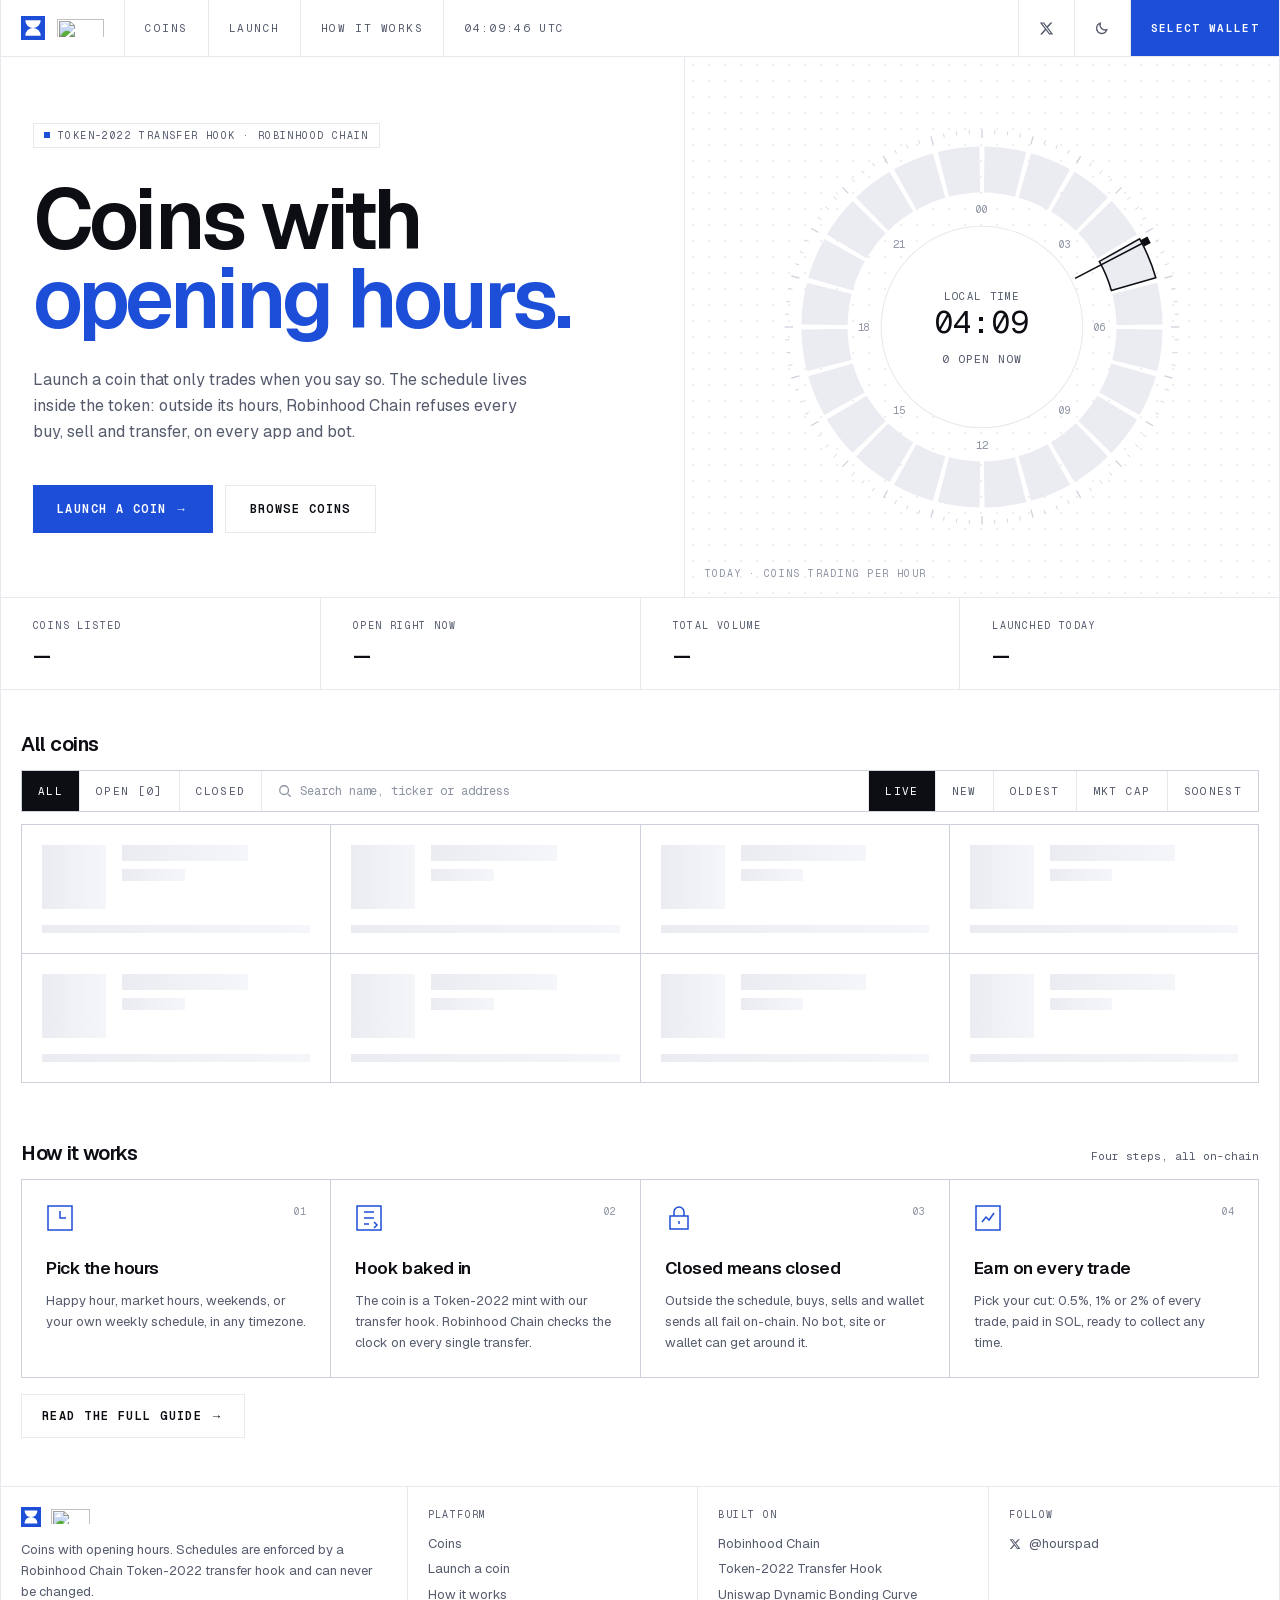
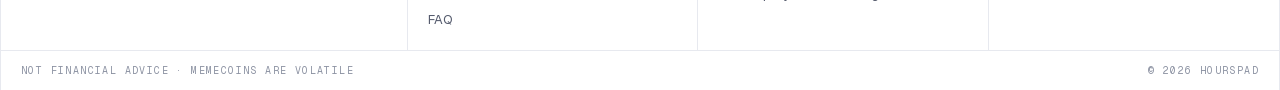
==== commit 535ea1e2: "Replace UI occurrences of Solana correctly" ====
--- a/index.html
+++ b/index.html
@@ -1 +1 @@
-<!DOCTYPE html><!--CQ_5cCYA3mb9DSYtPW1Xb--><html lang="en"><head><meta charSet="utf-8"/><meta name="viewport" content="width=device-width, initial-scale=1"/><link rel="preload" href="/_next/static/media/22a5144ee8d83bca-s.p.woff2" as="font" crossorigin="" type="font/woff2"/><link rel="preload" href="/_next/static/media/7d4881bb7e1bf84d-s.p.woff2" as="font" crossorigin="" type="font/woff2"/><link rel="stylesheet" href="/_next/static/css/1ce12301b1489c7e.css?dpl=dpl_DbkQG8PXxqhsKhzdxBXrXk7iivcE" data-precedence="next"/><link rel="preload" as="script" fetchPriority="low" href="/_next/static/chunks/webpack-96cab7fc5d5daf1d.js?dpl=dpl_DbkQG8PXxqhsKhzdxBXrXk7iivcE"/><script src="/_next/static/chunks/4bd1b696-c023c6e3521b1417.js?dpl=dpl_DbkQG8PXxqhsKhzdxBXrXk7iivcE" async=""></script><script src="/_next/static/chunks/255-61931770bf634d82.js?dpl=dpl_DbkQG8PXxqhsKhzdxBXrXk7iivcE" async=""></script><script src="/_next/static/chunks/main-app-dd8ba6a1f9587de7.js?dpl=dpl_DbkQG8PXxqhsKhzdxBXrXk7iivcE" async=""></script><script src="/_next/static/chunks/3a91511d-7b86a14abf461da0.js?dpl=dpl_DbkQG8PXxqhsKhzdxBXrXk7iivcE" async=""></script><script src="/_next/static/chunks/907-2b02519b1565ef3d.js?dpl=dpl_DbkQG8PXxqhsKhzdxBXrXk7iivcE" async=""></script><script src="/_next/static/chunks/619-ba102abea3e3d0e4.js?dpl=dpl_DbkQG8PXxqhsKhzdxBXrXk7iivcE" async=""></script><script src="/_next/static/chunks/700-3b19eb2e2f9596cf.js?dpl=dpl_DbkQG8PXxqhsKhzdxBXrXk7iivcE" async=""></script><script src="/_next/static/chunks/294-66c5df49ff0bc5c4.js?dpl=dpl_DbkQG8PXxqhsKhzdxBXrXk7iivcE" async=""></script><script src="/_next/static/chunks/app/layout-de8322e42dd7f6e4.js?dpl=dpl_DbkQG8PXxqhsKhzdxBXrXk7iivcE" async=""></script><script src="/_next/static/chunks/79702014-9ee8d4aa71a42f20.js?dpl=dpl_DbkQG8PXxqhsKhzdxBXrXk7iivcE" async=""></script><script src="/_next/static/chunks/97b52221-3e3240ed3e205291.js?dpl=dpl_DbkQG8PXxqhsKhzdxBXrXk7iivcE" async=""></script><script src="/_next/static/chunks/2f0b94e8-f0af32bae15436c9.js?dpl=dpl_DbkQG8PXxqhsKhzdxBXrXk7iivcE" async=""></script><script src="/_next/static/chunks/22-aef83ed160ca5266.js?dpl=dpl_DbkQG8PXxqhsKhzdxBXrXk7iivcE" async=""></script><script src="/_next/static/chunks/710-6b9236e07b4af5c0.js?dpl=dpl_DbkQG8PXxqhsKhzdxBXrXk7iivcE" async=""></script><script src="/_next/static/chunks/975-e03da626c06df39f.js?dpl=dpl_DbkQG8PXxqhsKhzdxBXrXk7iivcE" async=""></script><script src="/_next/static/chunks/app/page-4772ea23ae81c565.js?dpl=dpl_DbkQG8PXxqhsKhzdxBXrXk7iivcE" async=""></script><meta name="next-size-adjust" content=""/><title>HoursPad · coins with opening hours</title><meta name="description" content="Launch Robinhood Chain coins that only trade during their hours. Enforced on-chain by a Token-2022 transfer hook."/><meta name="application-name" content="HoursPad"/><meta property="og:title" content="HoursPad · coins with opening hours"/><meta property="og:description" content="Launch Robinhood Chain coins that only trade during their hours. Enforced on-chain."/><meta property="og:url" content="https://hourspad.fun"/><meta property="og:site_name" content="HoursPad"/><meta property="og:image:type" content="image/png"/><meta property="og:image:width" content="1200"/><meta property="og:image:height" content="630"/><meta property="og:image" content="https://hourspad.fun/opengraph-image.png?de965d8a4aafa7f9"/><meta name="twitter:card" content="summary_large_image"/><meta name="twitter:title" content="HoursPad · coins with opening hours"/><meta name="twitter:description" content="Launch Robinhood Chain coins that only trade during their hours. Enforced on-chain."/><meta name="twitter:image:type" content="image/png"/><meta name="twitter:image:width" content="1200"/><meta name="twitter:image:height" content="630"/><meta name="twitter:image" content="https://hourspad.fun/twitter-image.png?de965d8a4aafa7f9"/><link rel="icon" href="/favicon.ico" type="image/x-icon" sizes="16x16"/><link rel="icon" href="/icon.svg?ea979f2394097c3a" type="image/svg+xml" sizes="any"/><link rel="apple-touch-icon" href="/apple-icon.png?b54c12f2b8a58fcc" type="image/png" sizes="180x180"/><script>(function(){try{var p=localStorage.getItem('oh-theme')||'system';var d=p==='dark'||(p==='system'&&matchMedia('(prefers-color-scheme: dark)').matches);document.documentElement.dataset.theme=d?'dark':'light'}catch(e){document.documentElement.dataset.theme='dark'}})()</script><script src="/_next/static/chunks/polyfills-42372ed130431b0a.js?dpl=dpl_DbkQG8PXxqhsKhzdxBXrXk7iivcE" noModule=""></script></head><body class="__variable_246ccd __variable_c29908 font-sans antialiased"><div hidden=""><!--$--><!--/$--></div><script src="/_next/static/chunks/webpack-96cab7fc5d5daf1d.js?dpl=dpl_DbkQG8PXxqhsKhzdxBXrXk7iivcE" id="_R_" async=""></script><script>(self.__next_f=self.__next_f||[]).push([0])</script><script>self.__next_f.push([1,"1:\"$Sreact.fragment\"\n2:I[8224,[\"956\",\"static/chunks/3a91511d-7b86a14abf461da0.js?dpl=dpl_DbkQG8PXxqhsKhzdxBXrXk7iivcE\",\"907\",\"static/chunks/907-2b02519b1565ef3d.js?dpl=dpl_DbkQG8PXxqhsKhzdxBXrXk7iivcE\",\"619\",\"static/chunks/619-ba102abea3e3d0e4.js?dpl=dpl_DbkQG8PXxqhsKhzdxBXrXk7iivcE\",\"700\",\"static/chunks/700-3b19eb2e2f9596cf.js?dpl=dpl_DbkQG8PXxqhsKhzdxBXrXk7iivcE\",\"294\",\"static/chunks/294-66c5df49ff0bc5c4.js?dpl=dpl_DbkQG8PXxqhsKhzdxBXrXk7iivcE\",\"177\",\"static/chunks/app/layout-de8322e42dd7f6e4.js?dpl=dpl_DbkQG8PXxqhsKhzdxBXrXk7iivcE\"],\"Providers\"]\n3:I[1398,[\"956\",\"static/chunks/3a91511d-7b86a14abf461da0.js?dpl=dpl_DbkQG8PXxqhsKhzdxBXrXk7iivcE\",\"907\",\"static/chunks/907-2b02519b1565ef3d.js?dpl=dpl_DbkQG8PXxqhsKhzdxBXrXk7iivcE\",\"619\",\"static/chunks/619-ba102abea3e3d0e4.js?dpl=dpl_DbkQG8PXxqhsKhzdxBXrXk7iivcE\",\"700\",\"static/chunks/700-3b19eb2e2f9596cf.js?dpl=dpl_DbkQG8PXxqhsKhzdxBXrXk7iivcE\",\"294\",\"static/chunks/294-66c5df49ff0bc5c4.js?dpl=dpl_DbkQG8PXxqhsKhzdxBXrXk7iivcE\",\"177\",\"static/chunks/app/layout-de8322e42dd7f6e4.js?dpl=dpl_DbkQG8PXxqhsKhzdxBXrXk7iivcE\"],\"Header\"]\n4:I[2775,[\"956\",\"static/chunks/3a91511d-7b86a14abf461da0.js?dpl=dpl_DbkQG8PXxqhsKhzdxBXrXk7iivcE\",\"907\",\"static/chunks/907-2b02519b1565ef3d.js?dpl=dpl_DbkQG8PXxqhsKhzdxBXrXk7iivcE\",\"619\",\"static/chunks/619-ba102abea3e3d0e4.js?dpl=dpl_DbkQG8PXxqhsKhzdxBXrXk7iivcE\",\"700\",\"static/chunks/700-3b19eb2e2f9596cf.js?dpl=dpl_DbkQG8PXxqhsKhzdxBXrXk7iivcE\",\"294\",\"static/chunks/294-66c5df49ff0bc5c4.js?dpl=dpl_DbkQG8PXxqhsKhzdxBXrXk7iivcE\",\"177\",\"static/chunks/app/layout-de8322e42dd7f6e4.js?dpl=dpl_DbkQG8PXxqhsKhzdxBXrXk7iivcE\"],\"MobileWalletHint\"]\n5:I[9766,[],\"\"]\n6:I[8924,[],\"\"]\n7:I[2619,[\"956\",\"static/chunks/3a91511d-7b86a14abf461da0.js?dpl=dpl_DbkQG8PXxqhsKhzdxBXrXk7iivcE\",\"907\",\"static/chunks/907-2b02519b1565ef3d.js?dpl=dpl_DbkQG8PXxqhsKhzdxBXrXk7iivcE\",\"619\",\"static/chunks/619-ba102abea3e3d0e4.js?dpl=dpl_DbkQG8PXxqhsKhzdxBXrXk7iivcE\",\"700\",\"static/chunks/700-3b19eb2e2f9596cf.js?dpl=dpl_DbkQG8PXxqhsKhzdxBXrXk7iivcE\",\"294\",\"static/chunks/294-66c5df49ff0bc5c4."])</script><script>self.__next_f.push([1,"js?dpl=dpl_DbkQG8PXxqhsKhzdxBXrXk7iivcE\",\"177\",\"static/chunks/app/layout-de8322e42dd7f6e4.js?dpl=dpl_DbkQG8PXxqhsKhzdxBXrXk7iivcE\"],\"\"]\n8:I[1294,[\"956\",\"static/chunks/3a91511d-7b86a14abf461da0.js?dpl=dpl_DbkQG8PXxqhsKhzdxBXrXk7iivcE\",\"907\",\"static/chunks/907-2b02519b1565ef3d.js?dpl=dpl_DbkQG8PXxqhsKhzdxBXrXk7iivcE\",\"619\",\"static/chunks/619-ba102abea3e3d0e4.js?dpl=dpl_DbkQG8PXxqhsKhzdxBXrXk7iivcE\",\"700\",\"static/chunks/700-3b19eb2e2f9596cf.js?dpl=dpl_DbkQG8PXxqhsKhzdxBXrXk7iivcE\",\"294\",\"static/chunks/294-66c5df49ff0bc5c4.js?dpl=dpl_DbkQG8PXxqhsKhzdxBXrXk7iivcE\",\"177\",\"static/chunks/app/layout-de8322e42dd7f6e4.js?dpl=dpl_DbkQG8PXxqhsKhzdxBXrXk7iivcE\"],\"LogoMark\"]\n9:I[1294,[\"956\",\"static/chunks/3a91511d-7b86a14abf461da0.js?dpl=dpl_DbkQG8PXxqhsKhzdxBXrXk7iivcE\",\"907\",\"static/chunks/907-2b02519b1565ef3d.js?dpl=dpl_DbkQG8PXxqhsKhzdxBXrXk7iivcE\",\"619\",\"static/chunks/619-ba102abea3e3d0e4.js?dpl=dpl_DbkQG8PXxqhsKhzdxBXrXk7iivcE\",\"700\",\"static/chunks/700-3b19eb2e2f9596cf.js?dpl=dpl_DbkQG8PXxqhsKhzdxBXrXk7iivcE\",\"294\",\"static/chunks/294-66c5df49ff0bc5c4.js?dpl=dpl_DbkQG8PXxqhsKhzdxBXrXk7iivcE\",\"177\",\"static/chunks/app/layout-de8322e42dd7f6e4.js?dpl=dpl_DbkQG8PXxqhsKhzdxBXrXk7iivcE\"],\"Wordmark\"]\na:I[1294,[\"956\",\"static/chunks/3a91511d-7b86a14abf461da0.js?dpl=dpl_DbkQG8PXxqhsKhzdxBXrXk7iivcE\",\"907\",\"static/chunks/907-2b02519b1565ef3d.js?dpl=dpl_DbkQG8PXxqhsKhzdxBXrXk7iivcE\",\"619\",\"static/chunks/619-ba102abea3e3d0e4.js?dpl=dpl_DbkQG8PXxqhsKhzdxBXrXk7iivcE\",\"700\",\"static/chunks/700-3b19eb2e2f9596cf.js?dpl=dpl_DbkQG8PXxqhsKhzdxBXrXk7iivcE\",\"294\",\"static/chunks/294-66c5df49ff0bc5c4.js?dpl=dpl_DbkQG8PXxqhsKhzdxBXrXk7iivcE\",\"177\",\"static/chunks/app/layout-de8322e42dd7f6e4.js?dpl=dpl_DbkQG8PXxqhsKhzdxBXrXk7iivcE\"],\"IconX\"]\ne:I[7150,[],\"\"]\n:HL[\"/_next/static/media/22a5144ee8d83bca-s.p.woff2\",\"font\",{\"crossOrigin\":\"\",\"type\":\"font/woff2\"}]\n:HL[\"/_next/static/media/7d4881bb7e1bf84d-s.p.woff2\",\"font\",{\"crossOrigin\":\"\",\"type\":\"font/woff2\"}]\n:HL[\"/_next/static/css/1ce12301b1489c7e.css?dpl=dpl_DbkQG8PXxqhsKhzdxBXrXk7iivcE\",\"style\"]\n"])</script><script>self.__next_f.push([1,"0:{\"P\":null,\"b\":\"CQ-5cCYA3mb9DSYtPW1Xb\",\"p\":\"\",\"c\":[\"\",\"\"],\"i\":false,\"f\":[[[\"\",{\"children\":[\"__PAGE__\",{}]},\"$undefined\",\"$undefined\",true],[\"\",[\"$\",\"$1\",\"c\",{\"children\":[[[\"$\",\"link\",\"0\",{\"rel\":\"stylesheet\",\"href\":\"/_next/static/css/1ce12301b1489c7e.css?dpl=dpl_DbkQG8PXxqhsKhzdxBXrXk7iivcE\",\"precedence\":\"next\",\"crossOrigin\":\"$undefined\",\"nonce\":\"$undefined\"}]],[\"$\",\"html\",null,{\"lang\":\"en\",\"suppressHydrationWarning\":true,\"children\":[[\"$\",\"head\",null,{\"children\":[\"$\",\"script\",null,{\"dangerouslySetInnerHTML\":{\"__html\":\"(function(){try{var p=localStorage.getItem('oh-theme')||'system';var d=p==='dark'||(p==='system'\u0026\u0026matchMedia('(prefers-color-scheme: dark)').matches);document.documentElement.dataset.theme=d?'dark':'light'}catch(e){document.documentElement.dataset.theme='dark'}})()\"}}]}],[\"$\",\"body\",null,{\"className\":\"__variable_246ccd __variable_c29908 font-sans antialiased\",\"children\":[\"$\",\"$L2\",null,{\"children\":[\"$\",\"div\",null,{\"className\":\"mx-auto flex min-h-screen max-w-[1360px] flex-col border-x border-line\",\"children\":[[\"$\",\"$L3\",null,{}],[\"$\",\"$L4\",null,{}],[\"$\",\"main\",null,{\"className\":\"flex-1\",\"children\":[\"$\",\"$L5\",null,{\"parallelRouterKey\":\"children\",\"error\":\"$undefined\",\"errorStyles\":\"$undefined\",\"errorScripts\":\"$undefined\",\"template\":[\"$\",\"$L6\",null,{}],\"templateStyles\":\"$undefined\",\"templateScripts\":\"$undefined\",\"notFound\":[[\"$\",\"section\",null,{\"className\":\"dotgrid grid min-h-[60vh] place-items-center px-5 py-20 text-center\",\"children\":[\"$\",\"div\",null,{\"children\":[[\"$\",\"div\",null,{\"className\":\"mx-auto inline-flex items-center gap-2 bg-closed/10 px-2.5 py-1 font-mono text-[11px] font-semibold tracking-[0.12em] text-closed\",\"children\":[[\"$\",\"span\",null,{\"className\":\"inline-block h-1.5 w-1.5 bg-closed\"}],\" CLOSED · 404\"]}],[\"$\",\"h1\",null,{\"className\":\"mt-6 text-5xl font-semibold tracking-[-0.04em] sm:text-6xl\",\"children\":\"This page is closed.\"}],[\"$\",\"p\",null,{\"className\":\"mx-auto mt-4 max-w-md text-[15px] text-mute\",\"children\":\"It doesn't exist, or it never opened. Try one that's open.\"}],[\"$\",\"div\",null,{\"className\":\"mt-8 flex flex-wrap justify-center gap-3\",\"children\":[[\"$\",\"$L7\",null,{\"href\":\"/\",\"className\":\"btn-accent h-12 px-6\",\"children\":\"Browse coins\"}],[\"$\",\"$L7\",null,{\"href\":\"/how-it-works\",\"className\":\"btn-line h-12 px-6\",\"children\":\"How it works\"}]]}]]}]}],[]],\"forbidden\":\"$undefined\",\"unauthorized\":\"$undefined\"}]}],[\"$\",\"footer\",null,{\"className\":\"border-t border-line\",\"children\":[[\"$\",\"div\",null,{\"className\":\"grid gap-px bg-line sm:grid-cols-[1.4fr_1fr_1fr_1fr] [\u0026\u003e*]:bg-bg\",\"children\":[[\"$\",\"div\",null,{\"className\":\"p-5\",\"children\":[[\"$\",\"div\",null,{\"className\":\"flex items-center gap-2.5\",\"children\":[[\"$\",\"$L8\",null,{\"size\":20}],[\"$\",\"$L9\",null,{\"height\":15}]]}],[\"$\",\"p\",null,{\"className\":\"mt-3 max-w-sm text-[13px] leading-relaxed text-mute\",\"children\":\"Coins with opening hours. Schedules are enforced by a Robinhood Chain Token-2022 transfer hook and can never be changed.\"}]]}],[\"$\",\"div\",null,{\"className\":\"p-5\",\"children\":[[\"$\",\"div\",null,{\"className\":\"label mb-3\",\"children\":\"Platform\"}],[\"$\",\"ul\",null,{\"className\":\"space-y-1.5 text-[13px] text-mute\",\"children\":[[\"$\",\"li\",null,{\"children\":[\"$\",\"$L7\",null,{\"href\":\"/\",\"className\":\"hover:text-fg\",\"children\":\"Coins\"}]}],[\"$\",\"li\",null,{\"children\":[\"$\",\"$L7\",null,{\"href\":\"/launch\",\"className\":\"hover:text-fg\",\"children\":\"Launch a coin\"}]}],[\"$\",\"li\",null,{\"children\":[\"$\",\"$L7\",null,{\"href\":\"/how-it-works\",\"className\":\"hover:text-fg\",\"children\":\"How it works\"}]}],[\"$\",\"li\",null,{\"children\":[\"$\",\"$L7\",null,{\"href\":\"/how-it-works#faq\",\"className\":\"hover:text-fg\",\"children\":\"FAQ\"}]}]]}]]}],[\"$\",\"div\",null,{\"className\":\"p-5\",\"children\":[[\"$\",\"div\",null,{\"className\":\"label mb-3\",\"children\":\"Built on\"}],[\"$\",\"ul\",null,{\"className\":\"space-y-1.5 text-[13px] text-mute\",\"children\":[[\"$\",\"li\",null,{\"children\":\"Solana\"}],[\"$\",\"li\",null,{\"children\":\"Token-2022 Transfer Hook\"}],[\"$\",\"li\",null,{\"children\":\"Uniswap Dynamic Bonding Curve\"}]]}]]}],[\"$\",\"div\",null,{\"className\":\"p-5\",\"children\":[[\"$\",\"div\",null,{\"className\":\"label mb-3\",\"children\":\"Follow\"}],[\"$\",\"ul\",null,{\"className\":\"space-y-1.5 text-[13px] text-mute\",\"children\":[\"$\",\"li\",null,{\"children\":[\"$\",\"a\",null,{\"href\":\"https://x.com/hourspad\",\"target\":\"_blank\",\"rel\":\"noopener noreferrer\",\"className\":\"inline-flex items-center gap-2 hover:text-fg\",\"children\":[[\"$\",\"$La\",null,{\"size\":12}],\" @hourspad\"]}]}]}]]}]]}],[\"$\",\"div\",null,{\"className\":\"flex flex-wrap justify-between gap-2 border-t border-line px-5 py-3 font-mono text-[10px] uppercase tracking-[0.14em] text-dim\",\"children\":[[\"$\",\"span\",null,{\"children\":\"Not financial advice · Memecoins are volatile\"}],\"$Lb\"]}]]}]]}]}]}]]}]]}],{\"children\":[\"__PAGE__\",\"$Lc\",{},null,false]},null,false],\"$Ld\",false]],\"m\":\"$undefined\",\"G\":[\"$e\",[]],\"s\":false,\"S\":true}\n"])</script><script>self.__next_f.push([1,"f:I[1959,[],\"ClientPageRoot\"]\n"])</script><script>self.__next_f.push([1,"10:I[9547,[\"956\",\"static/chunks/3a91511d-7b86a14abf461da0.js?dpl=dpl_DbkQG8PXxqhsKhzdxBXrXk7iivcE\",\"983\",\"static/chunks/79702014-9ee8d4aa71a42f20.js?dpl=dpl_DbkQG8PXxqhsKhzdxBXrXk7iivcE\",\"919\",\"static/chunks/97b52221-3e3240ed3e205291.js?dpl=dpl_DbkQG8PXxqhsKhzdxBXrXk7iivcE\",\"33\",\"static/chunks/2f0b94e8-f0af32bae15436c9.js?dpl=dpl_DbkQG8PXxqhsKhzdxBXrXk7iivcE\",\"907\",\"static/chunks/907-2b02519b1565ef3d.js?dpl=dpl_DbkQG8PXxqhsKhzdxBXrXk7iivcE\",\"619\",\"static/chunks/619-ba102abea3e3d0e4.js?dpl=dpl_DbkQG8PXxqhsKhzdxBXrXk7iivcE\",\"22\",\"static/chunks/22-aef83ed160ca5266.js?dpl=dpl_DbkQG8PXxqhsKhzdxBXrXk7iivcE\",\"710\",\"static/chunks/710-6b9236e07b4af5c0.js?dpl=dpl_DbkQG8PXxqhsKhzdxBXrXk7iivcE\",\"294\",\"static/chunks/294-66c5df49ff0bc5c4.js?dpl=dpl_DbkQG8PXxqhsKhzdxBXrXk7iivcE\",\"975\",\"static/chunks/975-e03da626c06df39f.js?dpl=dpl_DbkQG8PXxqhsKhzdxBXrXk7iivcE\",\"974\",\"static/chunks/app/page-4772ea23ae81c565.js?dpl=dpl_DbkQG8PXxqhsKhzdxBXrXk7iivcE\"],\"default\"]\n"])</script><script>self.__next_f.push([1,"13:I[4431,[],\"OutletBoundary\"]\n15:I[5278,[],\"AsyncMetadataOutlet\"]\n17:I[4431,[],\"ViewportBoundary\"]\n19:I[4431,[],\"MetadataBoundary\"]\n1a:\"$Sreact.suspense\"\nb:[\"$\",\"span\",null,{\"children\":[\"© \",2026,\" HoursPad\"]}]\nc:[\"$\",\"$1\",\"c\",{\"children\":[[\"$\",\"$Lf\",null,{\"Component\":\"$10\",\"searchParams\":{},\"params\":{},\"promises\":[\"$@11\",\"$@12\"]}],null,[\"$\",\"$L13\",null,{\"children\":[\"$L14\",[\"$\",\"$L15\",null,{\"promise\":\"$@16\"}]]}]]}]\nd:[\"$\",\"$1\",\"h\",{\"children\":[null,[[\"$\",\"$L17\",null,{\"children\":\"$L18\"}],[\"$\",\"meta\",null,{\"name\":\"next-size-adjust\",\"content\":\"\"}]],[\"$\",\"$L19\",null,{\"children\":[\"$\",\"div\",null,{\"hidden\":true,\"children\":[\"$\",\"$1a\",null,{\"fallback\":null,\"children\":\"$L1b\"}]}]}]]}]\n"])</script><script>self.__next_f.push([1,"11:{}\n12:\"$c:props:children:0:props:params\"\n"])</script><script>self.__next_f.push([1,"18:[[\"$\",\"meta\",\"0\",{\"charSet\":\"utf-8\"}],[\"$\",\"meta\",\"1\",{\"name\":\"viewport\",\"content\":\"width=device-width, initial-scale=1\"}]]\n14:null\n"])</script><script>self.__next_f.push([1,"1c:I[622,[],\"IconMark\"]\n"])</script><script>self.__next_f.push([1,"16:{\"metadata\":[[\"$\",\"title\",\"0\",{\"children\":\"HoursPad · coins with opening hours\"}],[\"$\",\"meta\",\"1\",{\"name\":\"description\",\"content\":\"Launch Robinhood Chain coins that only trade during their hours. Enforced on-chain by a Token-2022 transfer hook.\"}],[\"$\",\"meta\",\"2\",{\"name\":\"application-name\",\"content\":\"HoursPad\"}],[\"$\",\"meta\",\"3\",{\"property\":\"og:title\",\"content\":\"HoursPad · coins with opening hours\"}],[\"$\",\"meta\",\"4\",{\"property\":\"og:description\",\"content\":\"Launch Robinhood Chain coins that only trade during their hours. Enforced on-chain.\"}],[\"$\",\"meta\",\"5\",{\"property\":\"og:url\",\"content\":\"https://hourspad.fun\"}],[\"$\",\"meta\",\"6\",{\"property\":\"og:site_name\",\"content\":\"HoursPad\"}],[\"$\",\"meta\",\"7\",{\"property\":\"og:image:type\",\"content\":\"image/png\"}],[\"$\",\"meta\",\"8\",{\"property\":\"og:image:width\",\"content\":\"1200\"}],[\"$\",\"meta\",\"9\",{\"property\":\"og:image:height\",\"content\":\"630\"}],[\"$\",\"meta\",\"10\",{\"property\":\"og:image\",\"content\":\"https://hourspad.fun/opengraph-image.png?de965d8a4aafa7f9\"}],[\"$\",\"meta\",\"11\",{\"name\":\"twitter:card\",\"content\":\"summary_large_image\"}],[\"$\",\"meta\",\"12\",{\"name\":\"twitter:title\",\"content\":\"HoursPad · coins with opening hours\"}],[\"$\",\"meta\",\"13\",{\"name\":\"twitter:description\",\"content\":\"Launch Robinhood Chain coins that only trade during their hours. Enforced on-chain.\"}],[\"$\",\"meta\",\"14\",{\"name\":\"twitter:image:type\",\"content\":\"image/png\"}],[\"$\",\"meta\",\"15\",{\"name\":\"twitter:image:width\",\"content\":\"1200\"}],[\"$\",\"meta\",\"16\",{\"name\":\"twitter:image:height\",\"content\":\"630\"}],[\"$\",\"meta\",\"17\",{\"name\":\"twitter:image\",\"content\":\"https://hourspad.fun/twitter-image.png?de965d8a4aafa7f9\"}],[\"$\",\"link\",\"18\",{\"rel\":\"icon\",\"href\":\"/favicon.ico\",\"type\":\"image/x-icon\",\"sizes\":\"16x16\"}],[\"$\",\"link\",\"19\",{\"rel\":\"icon\",\"href\":\"/icon.svg?ea979f2394097c3a\",\"type\":\"image/svg+xml\",\"sizes\":\"any\"}],[\"$\",\"link\",\"20\",{\"rel\":\"apple-touch-icon\",\"href\":\"/apple-icon.png?b54c12f2b8a58fcc\",\"type\":\"image/png\",\"sizes\":\"180x180\"}],[\"$\",\"$L1c\",\"21\",{}]],\"error\":null,\"digest\":\"$undefined\"}\n"])</script><script>self.__next_f.push([1,"1b:\"$16:metadata\"\n"])</script></body></html>+<!DOCTYPE html><!--CQ_5cCYA3mb9DSYtPW1Xb--><html lang="en"><head><meta charSet="utf-8"/><meta name="viewport" content="width=device-width, initial-scale=1"/><link rel="preload" href="/_next/static/media/22a5144ee8d83bca-s.p.woff2" as="font" crossorigin="" type="font/woff2"/><link rel="preload" href="/_next/static/media/7d4881bb7e1bf84d-s.p.woff2" as="font" crossorigin="" type="font/woff2"/><link rel="stylesheet" href="/_next/static/css/1ce12301b1489c7e.css?dpl=dpl_DbkQG8PXxqhsKhzdxBXrXk7iivcE" data-precedence="next"/><link rel="preload" as="script" fetchPriority="low" href="/_next/static/chunks/webpack-96cab7fc5d5daf1d.js?dpl=dpl_DbkQG8PXxqhsKhzdxBXrXk7iivcE"/><script src="/_next/static/chunks/4bd1b696-c023c6e3521b1417.js?dpl=dpl_DbkQG8PXxqhsKhzdxBXrXk7iivcE" async=""></script><script src="/_next/static/chunks/255-61931770bf634d82.js?dpl=dpl_DbkQG8PXxqhsKhzdxBXrXk7iivcE" async=""></script><script src="/_next/static/chunks/main-app-dd8ba6a1f9587de7.js?dpl=dpl_DbkQG8PXxqhsKhzdxBXrXk7iivcE" async=""></script><script src="/_next/static/chunks/3a91511d-7b86a14abf461da0.js?dpl=dpl_DbkQG8PXxqhsKhzdxBXrXk7iivcE" async=""></script><script src="/_next/static/chunks/907-2b02519b1565ef3d.js?dpl=dpl_DbkQG8PXxqhsKhzdxBXrXk7iivcE" async=""></script><script src="/_next/static/chunks/619-ba102abea3e3d0e4.js?dpl=dpl_DbkQG8PXxqhsKhzdxBXrXk7iivcE" async=""></script><script src="/_next/static/chunks/700-3b19eb2e2f9596cf.js?dpl=dpl_DbkQG8PXxqhsKhzdxBXrXk7iivcE" async=""></script><script src="/_next/static/chunks/294-66c5df49ff0bc5c4.js?dpl=dpl_DbkQG8PXxqhsKhzdxBXrXk7iivcE" async=""></script><script src="/_next/static/chunks/app/layout-de8322e42dd7f6e4.js?dpl=dpl_DbkQG8PXxqhsKhzdxBXrXk7iivcE" async=""></script><script src="/_next/static/chunks/79702014-9ee8d4aa71a42f20.js?dpl=dpl_DbkQG8PXxqhsKhzdxBXrXk7iivcE" async=""></script><script src="/_next/static/chunks/97b52221-3e3240ed3e205291.js?dpl=dpl_DbkQG8PXxqhsKhzdxBXrXk7iivcE" async=""></script><script src="/_next/static/chunks/2f0b94e8-f0af32bae15436c9.js?dpl=dpl_DbkQG8PXxqhsKhzdxBXrXk7iivcE" async=""></script><script src="/_next/static/chunks/22-aef83ed160ca5266.js?dpl=dpl_DbkQG8PXxqhsKhzdxBXrXk7iivcE" async=""></script><script src="/_next/static/chunks/710-6b9236e07b4af5c0.js?dpl=dpl_DbkQG8PXxqhsKhzdxBXrXk7iivcE" async=""></script><script src="/_next/static/chunks/975-e03da626c06df39f.js?dpl=dpl_DbkQG8PXxqhsKhzdxBXrXk7iivcE" async=""></script><script src="/_next/static/chunks/app/page-4772ea23ae81c565.js?dpl=dpl_DbkQG8PXxqhsKhzdxBXrXk7iivcE" async=""></script><meta name="next-size-adjust" content=""/><title>HoursPad · coins with opening hours</title><meta name="description" content="Launch Robinhood Chain coins that only trade during their hours. Enforced on-chain by a Token-2022 transfer hook."/><meta name="application-name" content="HoursPad"/><meta property="og:title" content="HoursPad · coins with opening hours"/><meta property="og:description" content="Launch Robinhood Chain coins that only trade during their hours. Enforced on-chain."/><meta property="og:url" content="https://hourspad.fun"/><meta property="og:site_name" content="HoursPad"/><meta property="og:image:type" content="image/png"/><meta property="og:image:width" content="1200"/><meta property="og:image:height" content="630"/><meta property="og:image" content="https://hourspad.fun/opengraph-image.png?de965d8a4aafa7f9"/><meta name="twitter:card" content="summary_large_image"/><meta name="twitter:title" content="HoursPad · coins with opening hours"/><meta name="twitter:description" content="Launch Robinhood Chain coins that only trade during their hours. Enforced on-chain."/><meta name="twitter:image:type" content="image/png"/><meta name="twitter:image:width" content="1200"/><meta name="twitter:image:height" content="630"/><meta name="twitter:image" content="https://hourspad.fun/twitter-image.png?de965d8a4aafa7f9"/><link rel="icon" href="/favicon.ico" type="image/x-icon" sizes="16x16"/><link rel="icon" href="/icon.svg?ea979f2394097c3a" type="image/svg+xml" sizes="any"/><link rel="apple-touch-icon" href="/apple-icon.png?b54c12f2b8a58fcc" type="image/png" sizes="180x180"/><script>(function(){try{var p=localStorage.getItem('oh-theme')||'system';var d=p==='dark'||(p==='system'&&matchMedia('(prefers-color-scheme: dark)').matches);document.documentElement.dataset.theme=d?'dark':'light'}catch(e){document.documentElement.dataset.theme='dark'}})()</script><script src="/_next/static/chunks/polyfills-42372ed130431b0a.js?dpl=dpl_DbkQG8PXxqhsKhzdxBXrXk7iivcE" noModule=""></script></head><body class="__variable_246ccd __variable_c29908 font-sans antialiased"><div hidden=""><!--$--><!--/$--></div><script src="/_next/static/chunks/webpack-96cab7fc5d5daf1d.js?dpl=dpl_DbkQG8PXxqhsKhzdxBXrXk7iivcE" id="_R_" async=""></script><script>(self.__next_f=self.__next_f||[]).push([0])</script><script>self.__next_f.push([1,"1:\"$Sreact.fragment\"\n2:I[8224,[\"956\",\"static/chunks/3a91511d-7b86a14abf461da0.js?dpl=dpl_DbkQG8PXxqhsKhzdxBXrXk7iivcE\",\"907\",\"static/chunks/907-2b02519b1565ef3d.js?dpl=dpl_DbkQG8PXxqhsKhzdxBXrXk7iivcE\",\"619\",\"static/chunks/619-ba102abea3e3d0e4.js?dpl=dpl_DbkQG8PXxqhsKhzdxBXrXk7iivcE\",\"700\",\"static/chunks/700-3b19eb2e2f9596cf.js?dpl=dpl_DbkQG8PXxqhsKhzdxBXrXk7iivcE\",\"294\",\"static/chunks/294-66c5df49ff0bc5c4.js?dpl=dpl_DbkQG8PXxqhsKhzdxBXrXk7iivcE\",\"177\",\"static/chunks/app/layout-de8322e42dd7f6e4.js?dpl=dpl_DbkQG8PXxqhsKhzdxBXrXk7iivcE\"],\"Providers\"]\n3:I[1398,[\"956\",\"static/chunks/3a91511d-7b86a14abf461da0.js?dpl=dpl_DbkQG8PXxqhsKhzdxBXrXk7iivcE\",\"907\",\"static/chunks/907-2b02519b1565ef3d.js?dpl=dpl_DbkQG8PXxqhsKhzdxBXrXk7iivcE\",\"619\",\"static/chunks/619-ba102abea3e3d0e4.js?dpl=dpl_DbkQG8PXxqhsKhzdxBXrXk7iivcE\",\"700\",\"static/chunks/700-3b19eb2e2f9596cf.js?dpl=dpl_DbkQG8PXxqhsKhzdxBXrXk7iivcE\",\"294\",\"static/chunks/294-66c5df49ff0bc5c4.js?dpl=dpl_DbkQG8PXxqhsKhzdxBXrXk7iivcE\",\"177\",\"static/chunks/app/layout-de8322e42dd7f6e4.js?dpl=dpl_DbkQG8PXxqhsKhzdxBXrXk7iivcE\"],\"Header\"]\n4:I[2775,[\"956\",\"static/chunks/3a91511d-7b86a14abf461da0.js?dpl=dpl_DbkQG8PXxqhsKhzdxBXrXk7iivcE\",\"907\",\"static/chunks/907-2b02519b1565ef3d.js?dpl=dpl_DbkQG8PXxqhsKhzdxBXrXk7iivcE\",\"619\",\"static/chunks/619-ba102abea3e3d0e4.js?dpl=dpl_DbkQG8PXxqhsKhzdxBXrXk7iivcE\",\"700\",\"static/chunks/700-3b19eb2e2f9596cf.js?dpl=dpl_DbkQG8PXxqhsKhzdxBXrXk7iivcE\",\"294\",\"static/chunks/294-66c5df49ff0bc5c4.js?dpl=dpl_DbkQG8PXxqhsKhzdxBXrXk7iivcE\",\"177\",\"static/chunks/app/layout-de8322e42dd7f6e4.js?dpl=dpl_DbkQG8PXxqhsKhzdxBXrXk7iivcE\"],\"MobileWalletHint\"]\n5:I[9766,[],\"\"]\n6:I[8924,[],\"\"]\n7:I[2619,[\"956\",\"static/chunks/3a91511d-7b86a14abf461da0.js?dpl=dpl_DbkQG8PXxqhsKhzdxBXrXk7iivcE\",\"907\",\"static/chunks/907-2b02519b1565ef3d.js?dpl=dpl_DbkQG8PXxqhsKhzdxBXrXk7iivcE\",\"619\",\"static/chunks/619-ba102abea3e3d0e4.js?dpl=dpl_DbkQG8PXxqhsKhzdxBXrXk7iivcE\",\"700\",\"static/chunks/700-3b19eb2e2f9596cf.js?dpl=dpl_DbkQG8PXxqhsKhzdxBXrXk7iivcE\",\"294\",\"static/chunks/294-66c5df49ff0bc5c4."])</script><script>self.__next_f.push([1,"js?dpl=dpl_DbkQG8PXxqhsKhzdxBXrXk7iivcE\",\"177\",\"static/chunks/app/layout-de8322e42dd7f6e4.js?dpl=dpl_DbkQG8PXxqhsKhzdxBXrXk7iivcE\"],\"\"]\n8:I[1294,[\"956\",\"static/chunks/3a91511d-7b86a14abf461da0.js?dpl=dpl_DbkQG8PXxqhsKhzdxBXrXk7iivcE\",\"907\",\"static/chunks/907-2b02519b1565ef3d.js?dpl=dpl_DbkQG8PXxqhsKhzdxBXrXk7iivcE\",\"619\",\"static/chunks/619-ba102abea3e3d0e4.js?dpl=dpl_DbkQG8PXxqhsKhzdxBXrXk7iivcE\",\"700\",\"static/chunks/700-3b19eb2e2f9596cf.js?dpl=dpl_DbkQG8PXxqhsKhzdxBXrXk7iivcE\",\"294\",\"static/chunks/294-66c5df49ff0bc5c4.js?dpl=dpl_DbkQG8PXxqhsKhzdxBXrXk7iivcE\",\"177\",\"static/chunks/app/layout-de8322e42dd7f6e4.js?dpl=dpl_DbkQG8PXxqhsKhzdxBXrXk7iivcE\"],\"LogoMark\"]\n9:I[1294,[\"956\",\"static/chunks/3a91511d-7b86a14abf461da0.js?dpl=dpl_DbkQG8PXxqhsKhzdxBXrXk7iivcE\",\"907\",\"static/chunks/907-2b02519b1565ef3d.js?dpl=dpl_DbkQG8PXxqhsKhzdxBXrXk7iivcE\",\"619\",\"static/chunks/619-ba102abea3e3d0e4.js?dpl=dpl_DbkQG8PXxqhsKhzdxBXrXk7iivcE\",\"700\",\"static/chunks/700-3b19eb2e2f9596cf.js?dpl=dpl_DbkQG8PXxqhsKhzdxBXrXk7iivcE\",\"294\",\"static/chunks/294-66c5df49ff0bc5c4.js?dpl=dpl_DbkQG8PXxqhsKhzdxBXrXk7iivcE\",\"177\",\"static/chunks/app/layout-de8322e42dd7f6e4.js?dpl=dpl_DbkQG8PXxqhsKhzdxBXrXk7iivcE\"],\"Wordmark\"]\na:I[1294,[\"956\",\"static/chunks/3a91511d-7b86a14abf461da0.js?dpl=dpl_DbkQG8PXxqhsKhzdxBXrXk7iivcE\",\"907\",\"static/chunks/907-2b02519b1565ef3d.js?dpl=dpl_DbkQG8PXxqhsKhzdxBXrXk7iivcE\",\"619\",\"static/chunks/619-ba102abea3e3d0e4.js?dpl=dpl_DbkQG8PXxqhsKhzdxBXrXk7iivcE\",\"700\",\"static/chunks/700-3b19eb2e2f9596cf.js?dpl=dpl_DbkQG8PXxqhsKhzdxBXrXk7iivcE\",\"294\",\"static/chunks/294-66c5df49ff0bc5c4.js?dpl=dpl_DbkQG8PXxqhsKhzdxBXrXk7iivcE\",\"177\",\"static/chunks/app/layout-de8322e42dd7f6e4.js?dpl=dpl_DbkQG8PXxqhsKhzdxBXrXk7iivcE\"],\"IconX\"]\ne:I[7150,[],\"\"]\n:HL[\"/_next/static/media/22a5144ee8d83bca-s.p.woff2\",\"font\",{\"crossOrigin\":\"\",\"type\":\"font/woff2\"}]\n:HL[\"/_next/static/media/7d4881bb7e1bf84d-s.p.woff2\",\"font\",{\"crossOrigin\":\"\",\"type\":\"font/woff2\"}]\n:HL[\"/_next/static/css/1ce12301b1489c7e.css?dpl=dpl_DbkQG8PXxqhsKhzdxBXrXk7iivcE\",\"style\"]\n"])</script><script>self.__next_f.push([1,"0:{\"P\":null,\"b\":\"CQ-5cCYA3mb9DSYtPW1Xb\",\"p\":\"\",\"c\":[\"\",\"\"],\"i\":false,\"f\":[[[\"\",{\"children\":[\"__PAGE__\",{}]},\"$undefined\",\"$undefined\",true],[\"\",[\"$\",\"$1\",\"c\",{\"children\":[[[\"$\",\"link\",\"0\",{\"rel\":\"stylesheet\",\"href\":\"/_next/static/css/1ce12301b1489c7e.css?dpl=dpl_DbkQG8PXxqhsKhzdxBXrXk7iivcE\",\"precedence\":\"next\",\"crossOrigin\":\"$undefined\",\"nonce\":\"$undefined\"}]],[\"$\",\"html\",null,{\"lang\":\"en\",\"suppressHydrationWarning\":true,\"children\":[[\"$\",\"head\",null,{\"children\":[\"$\",\"script\",null,{\"dangerouslySetInnerHTML\":{\"__html\":\"(function(){try{var p=localStorage.getItem('oh-theme')||'system';var d=p==='dark'||(p==='system'\u0026\u0026matchMedia('(prefers-color-scheme: dark)').matches);document.documentElement.dataset.theme=d?'dark':'light'}catch(e){document.documentElement.dataset.theme='dark'}})()\"}}]}],[\"$\",\"body\",null,{\"className\":\"__variable_246ccd __variable_c29908 font-sans antialiased\",\"children\":[\"$\",\"$L2\",null,{\"children\":[\"$\",\"div\",null,{\"className\":\"mx-auto flex min-h-screen max-w-[1360px] flex-col border-x border-line\",\"children\":[[\"$\",\"$L3\",null,{}],[\"$\",\"$L4\",null,{}],[\"$\",\"main\",null,{\"className\":\"flex-1\",\"children\":[\"$\",\"$L5\",null,{\"parallelRouterKey\":\"children\",\"error\":\"$undefined\",\"errorStyles\":\"$undefined\",\"errorScripts\":\"$undefined\",\"template\":[\"$\",\"$L6\",null,{}],\"templateStyles\":\"$undefined\",\"templateScripts\":\"$undefined\",\"notFound\":[[\"$\",\"section\",null,{\"className\":\"dotgrid grid min-h-[60vh] place-items-center px-5 py-20 text-center\",\"children\":[\"$\",\"div\",null,{\"children\":[[\"$\",\"div\",null,{\"className\":\"mx-auto inline-flex items-center gap-2 bg-closed/10 px-2.5 py-1 font-mono text-[11px] font-semibold tracking-[0.12em] text-closed\",\"children\":[[\"$\",\"span\",null,{\"className\":\"inline-block h-1.5 w-1.5 bg-closed\"}],\" CLOSED · 404\"]}],[\"$\",\"h1\",null,{\"className\":\"mt-6 text-5xl font-semibold tracking-[-0.04em] sm:text-6xl\",\"children\":\"This page is closed.\"}],[\"$\",\"p\",null,{\"className\":\"mx-auto mt-4 max-w-md text-[15px] text-mute\",\"children\":\"It doesn't exist, or it never opened. Try one that's open.\"}],[\"$\",\"div\",null,{\"className\":\"mt-8 flex flex-wrap justify-center gap-3\",\"children\":[[\"$\",\"$L7\",null,{\"href\":\"/\",\"className\":\"btn-accent h-12 px-6\",\"children\":\"Browse coins\"}],[\"$\",\"$L7\",null,{\"href\":\"/how-it-works\",\"className\":\"btn-line h-12 px-6\",\"children\":\"How it works\"}]]}]]}]}],[]],\"forbidden\":\"$undefined\",\"unauthorized\":\"$undefined\"}]}],[\"$\",\"footer\",null,{\"className\":\"border-t border-line\",\"children\":[[\"$\",\"div\",null,{\"className\":\"grid gap-px bg-line sm:grid-cols-[1.4fr_1fr_1fr_1fr] [\u0026\u003e*]:bg-bg\",\"children\":[[\"$\",\"div\",null,{\"className\":\"p-5\",\"children\":[[\"$\",\"div\",null,{\"className\":\"flex items-center gap-2.5\",\"children\":[[\"$\",\"$L8\",null,{\"size\":20}],[\"$\",\"$L9\",null,{\"height\":15}]]}],[\"$\",\"p\",null,{\"className\":\"mt-3 max-w-sm text-[13px] leading-relaxed text-mute\",\"children\":\"Coins with opening hours. Schedules are enforced by a Robinhood Chain Token-2022 transfer hook and can never be changed.\"}]]}],[\"$\",\"div\",null,{\"className\":\"p-5\",\"children\":[[\"$\",\"div\",null,{\"className\":\"label mb-3\",\"children\":\"Platform\"}],[\"$\",\"ul\",null,{\"className\":\"space-y-1.5 text-[13px] text-mute\",\"children\":[[\"$\",\"li\",null,{\"children\":[\"$\",\"$L7\",null,{\"href\":\"/\",\"className\":\"hover:text-fg\",\"children\":\"Coins\"}]}],[\"$\",\"li\",null,{\"children\":[\"$\",\"$L7\",null,{\"href\":\"/launch\",\"className\":\"hover:text-fg\",\"children\":\"Launch a coin\"}]}],[\"$\",\"li\",null,{\"children\":[\"$\",\"$L7\",null,{\"href\":\"/how-it-works\",\"className\":\"hover:text-fg\",\"children\":\"How it works\"}]}],[\"$\",\"li\",null,{\"children\":[\"$\",\"$L7\",null,{\"href\":\"/how-it-works#faq\",\"className\":\"hover:text-fg\",\"children\":\"FAQ\"}]}]]}]]}],[\"$\",\"div\",null,{\"className\":\"p-5\",\"children\":[[\"$\",\"div\",null,{\"className\":\"label mb-3\",\"children\":\"Built on\"}],[\"$\",\"ul\",null,{\"className\":\"space-y-1.5 text-[13px] text-mute\",\"children\":[[\"$\",\"li\",null,{\"children\":\"Robinhood Chain\"}],[\"$\",\"li\",null,{\"children\":\"Token-2022 Transfer Hook\"}],[\"$\",\"li\",null,{\"children\":\"Uniswap Dynamic Bonding Curve\"}]]}]]}],[\"$\",\"div\",null,{\"className\":\"p-5\",\"children\":[[\"$\",\"div\",null,{\"className\":\"label mb-3\",\"children\":\"Follow\"}],[\"$\",\"ul\",null,{\"className\":\"space-y-1.5 text-[13px] text-mute\",\"children\":[\"$\",\"li\",null,{\"children\":[\"$\",\"a\",null,{\"href\":\"https://x.com/hourspad\",\"target\":\"_blank\",\"rel\":\"noopener noreferrer\",\"className\":\"inline-flex items-center gap-2 hover:text-fg\",\"children\":[[\"$\",\"$La\",null,{\"size\":12}],\" @hourspad\"]}]}]}]]}]]}],[\"$\",\"div\",null,{\"className\":\"flex flex-wrap justify-between gap-2 border-t border-line px-5 py-3 font-mono text-[10px] uppercase tracking-[0.14em] text-dim\",\"children\":[[\"$\",\"span\",null,{\"children\":\"Not financial advice · Memecoins are volatile\"}],\"$Lb\"]}]]}]]}]}]}]]}]]}],{\"children\":[\"__PAGE__\",\"$Lc\",{},null,false]},null,false],\"$Ld\",false]],\"m\":\"$undefined\",\"G\":[\"$e\",[]],\"s\":false,\"S\":true}\n"])</script><script>self.__next_f.push([1,"f:I[1959,[],\"ClientPageRoot\"]\n"])</script><script>self.__next_f.push([1,"10:I[9547,[\"956\",\"static/chunks/3a91511d-7b86a14abf461da0.js?dpl=dpl_DbkQG8PXxqhsKhzdxBXrXk7iivcE\",\"983\",\"static/chunks/79702014-9ee8d4aa71a42f20.js?dpl=dpl_DbkQG8PXxqhsKhzdxBXrXk7iivcE\",\"919\",\"static/chunks/97b52221-3e3240ed3e205291.js?dpl=dpl_DbkQG8PXxqhsKhzdxBXrXk7iivcE\",\"33\",\"static/chunks/2f0b94e8-f0af32bae15436c9.js?dpl=dpl_DbkQG8PXxqhsKhzdxBXrXk7iivcE\",\"907\",\"static/chunks/907-2b02519b1565ef3d.js?dpl=dpl_DbkQG8PXxqhsKhzdxBXrXk7iivcE\",\"619\",\"static/chunks/619-ba102abea3e3d0e4.js?dpl=dpl_DbkQG8PXxqhsKhzdxBXrXk7iivcE\",\"22\",\"static/chunks/22-aef83ed160ca5266.js?dpl=dpl_DbkQG8PXxqhsKhzdxBXrXk7iivcE\",\"710\",\"static/chunks/710-6b9236e07b4af5c0.js?dpl=dpl_DbkQG8PXxqhsKhzdxBXrXk7iivcE\",\"294\",\"static/chunks/294-66c5df49ff0bc5c4.js?dpl=dpl_DbkQG8PXxqhsKhzdxBXrXk7iivcE\",\"975\",\"static/chunks/975-e03da626c06df39f.js?dpl=dpl_DbkQG8PXxqhsKhzdxBXrXk7iivcE\",\"974\",\"static/chunks/app/page-4772ea23ae81c565.js?dpl=dpl_DbkQG8PXxqhsKhzdxBXrXk7iivcE\"],\"default\"]\n"])</script><script>self.__next_f.push([1,"13:I[4431,[],\"OutletBoundary\"]\n15:I[5278,[],\"AsyncMetadataOutlet\"]\n17:I[4431,[],\"ViewportBoundary\"]\n19:I[4431,[],\"MetadataBoundary\"]\n1a:\"$Sreact.suspense\"\nb:[\"$\",\"span\",null,{\"children\":[\"© \",2026,\" HoursPad\"]}]\nc:[\"$\",\"$1\",\"c\",{\"children\":[[\"$\",\"$Lf\",null,{\"Component\":\"$10\",\"searchParams\":{},\"params\":{},\"promises\":[\"$@11\",\"$@12\"]}],null,[\"$\",\"$L13\",null,{\"children\":[\"$L14\",[\"$\",\"$L15\",null,{\"promise\":\"$@16\"}]]}]]}]\nd:[\"$\",\"$1\",\"h\",{\"children\":[null,[[\"$\",\"$L17\",null,{\"children\":\"$L18\"}],[\"$\",\"meta\",null,{\"name\":\"next-size-adjust\",\"content\":\"\"}]],[\"$\",\"$L19\",null,{\"children\":[\"$\",\"div\",null,{\"hidden\":true,\"children\":[\"$\",\"$1a\",null,{\"fallback\":null,\"children\":\"$L1b\"}]}]}]]}]\n"])</script><script>self.__next_f.push([1,"11:{}\n12:\"$c:props:children:0:props:params\"\n"])</script><script>self.__next_f.push([1,"18:[[\"$\",\"meta\",\"0\",{\"charSet\":\"utf-8\"}],[\"$\",\"meta\",\"1\",{\"name\":\"viewport\",\"content\":\"width=device-width, initial-scale=1\"}]]\n14:null\n"])</script><script>self.__next_f.push([1,"1c:I[622,[],\"IconMark\"]\n"])</script><script>self.__next_f.push([1,"16:{\"metadata\":[[\"$\",\"title\",\"0\",{\"children\":\"HoursPad · coins with opening hours\"}],[\"$\",\"meta\",\"1\",{\"name\":\"description\",\"content\":\"Launch Robinhood Chain coins that only trade during their hours. Enforced on-chain by a Token-2022 transfer hook.\"}],[\"$\",\"meta\",\"2\",{\"name\":\"application-name\",\"content\":\"HoursPad\"}],[\"$\",\"meta\",\"3\",{\"property\":\"og:title\",\"content\":\"HoursPad · coins with opening hours\"}],[\"$\",\"meta\",\"4\",{\"property\":\"og:description\",\"content\":\"Launch Robinhood Chain coins that only trade during their hours. Enforced on-chain.\"}],[\"$\",\"meta\",\"5\",{\"property\":\"og:url\",\"content\":\"https://hourspad.fun\"}],[\"$\",\"meta\",\"6\",{\"property\":\"og:site_name\",\"content\":\"HoursPad\"}],[\"$\",\"meta\",\"7\",{\"property\":\"og:image:type\",\"content\":\"image/png\"}],[\"$\",\"meta\",\"8\",{\"property\":\"og:image:width\",\"content\":\"1200\"}],[\"$\",\"meta\",\"9\",{\"property\":\"og:image:height\",\"content\":\"630\"}],[\"$\",\"meta\",\"10\",{\"property\":\"og:image\",\"content\":\"https://hourspad.fun/opengraph-image.png?de965d8a4aafa7f9\"}],[\"$\",\"meta\",\"11\",{\"name\":\"twitter:card\",\"content\":\"summary_large_image\"}],[\"$\",\"meta\",\"12\",{\"name\":\"twitter:title\",\"content\":\"HoursPad · coins with opening hours\"}],[\"$\",\"meta\",\"13\",{\"name\":\"twitter:description\",\"content\":\"Launch Robinhood Chain coins that only trade during their hours. Enforced on-chain.\"}],[\"$\",\"meta\",\"14\",{\"name\":\"twitter:image:type\",\"content\":\"image/png\"}],[\"$\",\"meta\",\"15\",{\"name\":\"twitter:image:width\",\"content\":\"1200\"}],[\"$\",\"meta\",\"16\",{\"name\":\"twitter:image:height\",\"content\":\"630\"}],[\"$\",\"meta\",\"17\",{\"name\":\"twitter:image\",\"content\":\"https://hourspad.fun/twitter-image.png?de965d8a4aafa7f9\"}],[\"$\",\"link\",\"18\",{\"rel\":\"icon\",\"href\":\"/favicon.ico\",\"type\":\"image/x-icon\",\"sizes\":\"16x16\"}],[\"$\",\"link\",\"19\",{\"rel\":\"icon\",\"href\":\"/icon.svg?ea979f2394097c3a\",\"type\":\"image/svg+xml\",\"sizes\":\"any\"}],[\"$\",\"link\",\"20\",{\"rel\":\"apple-touch-icon\",\"href\":\"/apple-icon.png?b54c12f2b8a58fcc\",\"type\":\"image/png\",\"sizes\":\"180x180\"}],[\"$\",\"$L1c\",\"21\",{}]],\"error\":null,\"digest\":\"$undefined\"}\n"])</script><script>self.__next_f.push([1,"1b:\"$16:metadata\"\n"])</script></body></html>
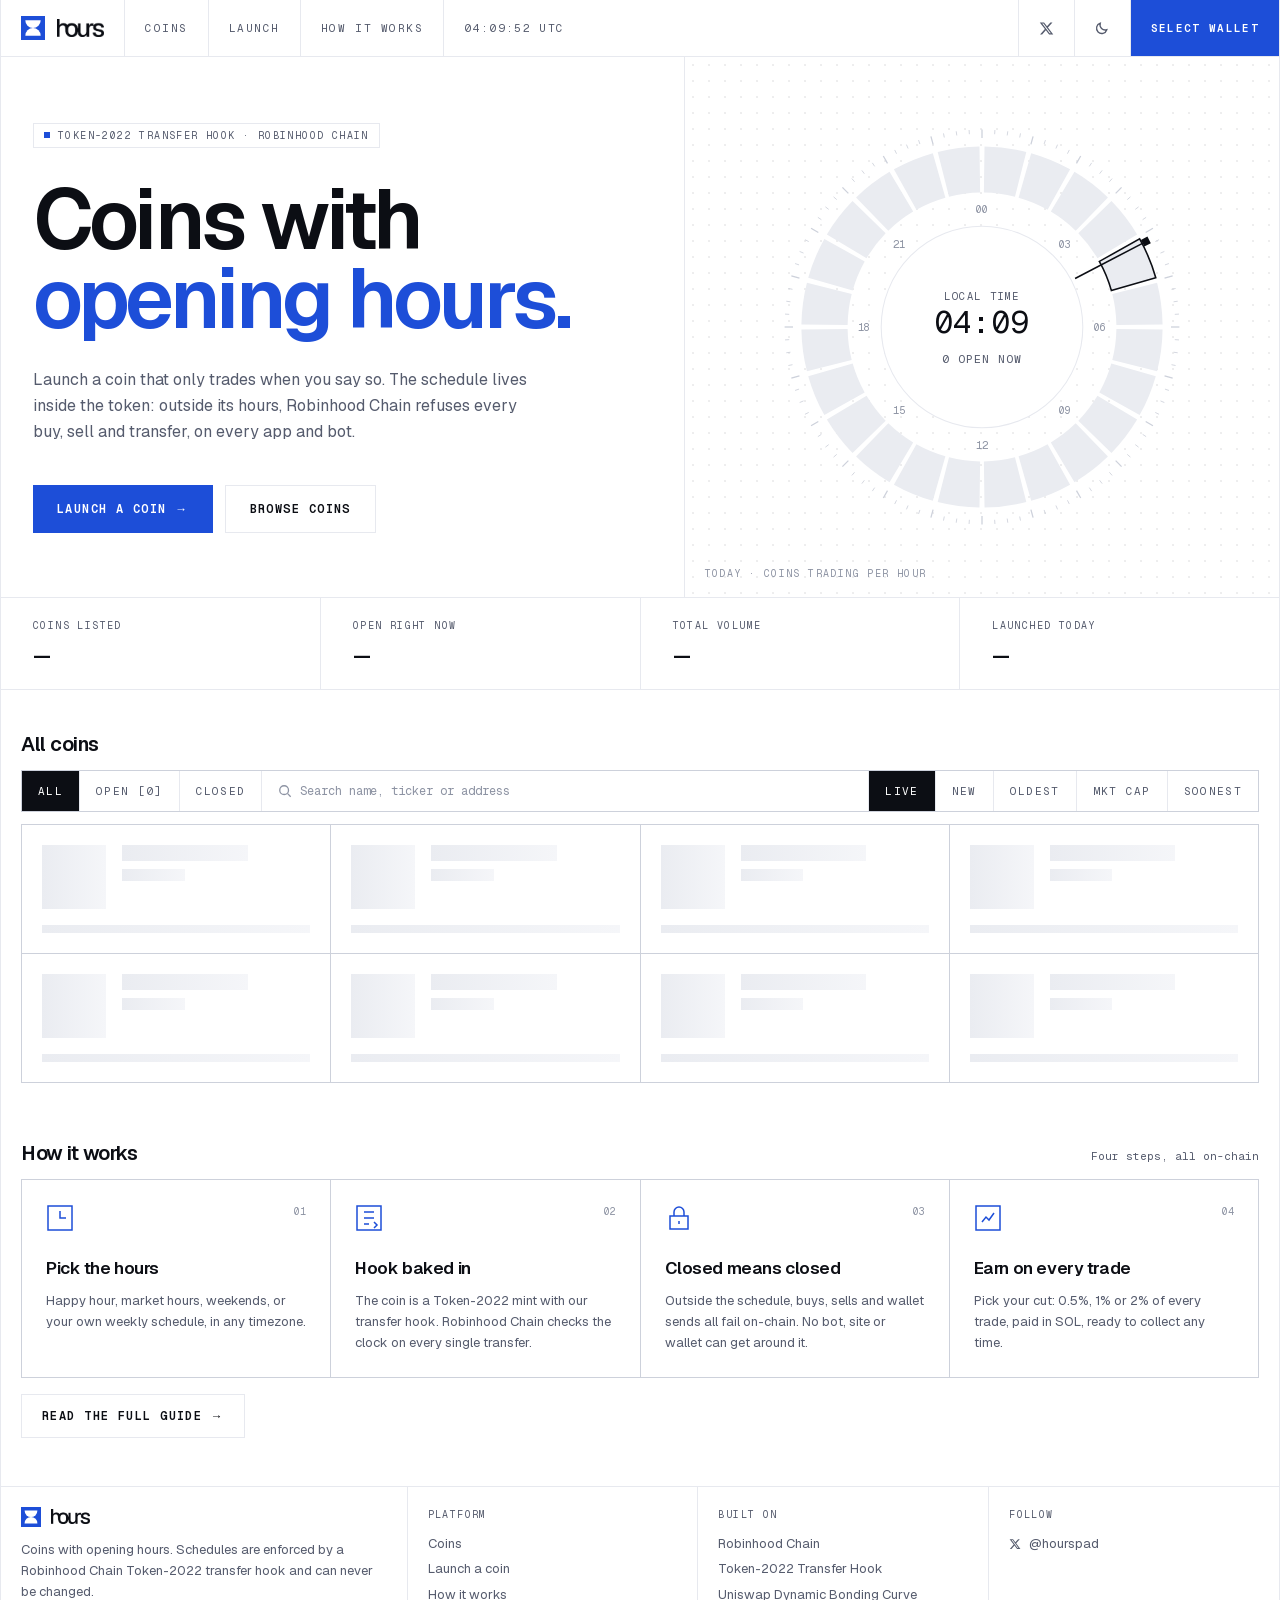
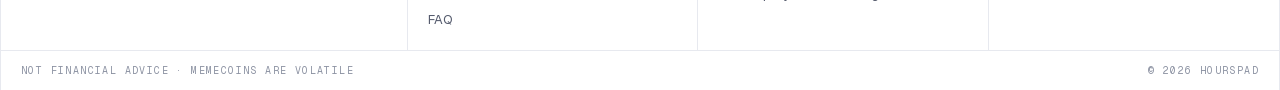
==== commit e5485b5b: "Bypass Vercel restrictions by renaming _next" ====
--- a/index.html
+++ b/index.html
@@ -1 +1 @@
-<!DOCTYPE html><!--CQ_5cCYA3mb9DSYtPW1Xb--><html lang="en"><head><meta charSet="utf-8"/><meta name="viewport" content="width=device-width, initial-scale=1"/><link rel="preload" href="/_next/static/media/22a5144ee8d83bca-s.p.woff2" as="font" crossorigin="" type="font/woff2"/><link rel="preload" href="/_next/static/media/7d4881bb7e1bf84d-s.p.woff2" as="font" crossorigin="" type="font/woff2"/><link rel="stylesheet" href="/_next/static/css/1ce12301b1489c7e.css?dpl=dpl_DbkQG8PXxqhsKhzdxBXrXk7iivcE" data-precedence="next"/><link rel="preload" as="script" fetchPriority="low" href="/_next/static/chunks/webpack-96cab7fc5d5daf1d.js?dpl=dpl_DbkQG8PXxqhsKhzdxBXrXk7iivcE"/><script src="/_next/static/chunks/4bd1b696-c023c6e3521b1417.js?dpl=dpl_DbkQG8PXxqhsKhzdxBXrXk7iivcE" async=""></script><script src="/_next/static/chunks/255-61931770bf634d82.js?dpl=dpl_DbkQG8PXxqhsKhzdxBXrXk7iivcE" async=""></script><script src="/_next/static/chunks/main-app-dd8ba6a1f9587de7.js?dpl=dpl_DbkQG8PXxqhsKhzdxBXrXk7iivcE" async=""></script><script src="/_next/static/chunks/3a91511d-7b86a14abf461da0.js?dpl=dpl_DbkQG8PXxqhsKhzdxBXrXk7iivcE" async=""></script><script src="/_next/static/chunks/907-2b02519b1565ef3d.js?dpl=dpl_DbkQG8PXxqhsKhzdxBXrXk7iivcE" async=""></script><script src="/_next/static/chunks/619-ba102abea3e3d0e4.js?dpl=dpl_DbkQG8PXxqhsKhzdxBXrXk7iivcE" async=""></script><script src="/_next/static/chunks/700-3b19eb2e2f9596cf.js?dpl=dpl_DbkQG8PXxqhsKhzdxBXrXk7iivcE" async=""></script><script src="/_next/static/chunks/294-66c5df49ff0bc5c4.js?dpl=dpl_DbkQG8PXxqhsKhzdxBXrXk7iivcE" async=""></script><script src="/_next/static/chunks/app/layout-de8322e42dd7f6e4.js?dpl=dpl_DbkQG8PXxqhsKhzdxBXrXk7iivcE" async=""></script><script src="/_next/static/chunks/79702014-9ee8d4aa71a42f20.js?dpl=dpl_DbkQG8PXxqhsKhzdxBXrXk7iivcE" async=""></script><script src="/_next/static/chunks/97b52221-3e3240ed3e205291.js?dpl=dpl_DbkQG8PXxqhsKhzdxBXrXk7iivcE" async=""></script><script src="/_next/static/chunks/2f0b94e8-f0af32bae15436c9.js?dpl=dpl_DbkQG8PXxqhsKhzdxBXrXk7iivcE" async=""></script><script src="/_next/static/chunks/22-aef83ed160ca5266.js?dpl=dpl_DbkQG8PXxqhsKhzdxBXrXk7iivcE" async=""></script><script src="/_next/static/chunks/710-6b9236e07b4af5c0.js?dpl=dpl_DbkQG8PXxqhsKhzdxBXrXk7iivcE" async=""></script><script src="/_next/static/chunks/975-e03da626c06df39f.js?dpl=dpl_DbkQG8PXxqhsKhzdxBXrXk7iivcE" async=""></script><script src="/_next/static/chunks/app/page-4772ea23ae81c565.js?dpl=dpl_DbkQG8PXxqhsKhzdxBXrXk7iivcE" async=""></script><meta name="next-size-adjust" content=""/><title>HoursPad · coins with opening hours</title><meta name="description" content="Launch Robinhood Chain coins that only trade during their hours. Enforced on-chain by a Token-2022 transfer hook."/><meta name="application-name" content="HoursPad"/><meta property="og:title" content="HoursPad · coins with opening hours"/><meta property="og:description" content="Launch Robinhood Chain coins that only trade during their hours. Enforced on-chain."/><meta property="og:url" content="https://hourspad.fun"/><meta property="og:site_name" content="HoursPad"/><meta property="og:image:type" content="image/png"/><meta property="og:image:width" content="1200"/><meta property="og:image:height" content="630"/><meta property="og:image" content="https://hourspad.fun/opengraph-image.png?de965d8a4aafa7f9"/><meta name="twitter:card" content="summary_large_image"/><meta name="twitter:title" content="HoursPad · coins with opening hours"/><meta name="twitter:description" content="Launch Robinhood Chain coins that only trade during their hours. Enforced on-chain."/><meta name="twitter:image:type" content="image/png"/><meta name="twitter:image:width" content="1200"/><meta name="twitter:image:height" content="630"/><meta name="twitter:image" content="https://hourspad.fun/twitter-image.png?de965d8a4aafa7f9"/><link rel="icon" href="/favicon.ico" type="image/x-icon" sizes="16x16"/><link rel="icon" href="/icon.svg?ea979f2394097c3a" type="image/svg+xml" sizes="any"/><link rel="apple-touch-icon" href="/apple-icon.png?b54c12f2b8a58fcc" type="image/png" sizes="180x180"/><script>(function(){try{var p=localStorage.getItem('oh-theme')||'system';var d=p==='dark'||(p==='system'&&matchMedia('(prefers-color-scheme: dark)').matches);document.documentElement.dataset.theme=d?'dark':'light'}catch(e){document.documentElement.dataset.theme='dark'}})()</script><script src="/_next/static/chunks/polyfills-42372ed130431b0a.js?dpl=dpl_DbkQG8PXxqhsKhzdxBXrXk7iivcE" noModule=""></script></head><body class="__variable_246ccd __variable_c29908 font-sans antialiased"><div hidden=""><!--$--><!--/$--></div><script src="/_next/static/chunks/webpack-96cab7fc5d5daf1d.js?dpl=dpl_DbkQG8PXxqhsKhzdxBXrXk7iivcE" id="_R_" async=""></script><script>(self.__next_f=self.__next_f||[]).push([0])</script><script>self.__next_f.push([1,"1:\"$Sreact.fragment\"\n2:I[8224,[\"956\",\"static/chunks/3a91511d-7b86a14abf461da0.js?dpl=dpl_DbkQG8PXxqhsKhzdxBXrXk7iivcE\",\"907\",\"static/chunks/907-2b02519b1565ef3d.js?dpl=dpl_DbkQG8PXxqhsKhzdxBXrXk7iivcE\",\"619\",\"static/chunks/619-ba102abea3e3d0e4.js?dpl=dpl_DbkQG8PXxqhsKhzdxBXrXk7iivcE\",\"700\",\"static/chunks/700-3b19eb2e2f9596cf.js?dpl=dpl_DbkQG8PXxqhsKhzdxBXrXk7iivcE\",\"294\",\"static/chunks/294-66c5df49ff0bc5c4.js?dpl=dpl_DbkQG8PXxqhsKhzdxBXrXk7iivcE\",\"177\",\"static/chunks/app/layout-de8322e42dd7f6e4.js?dpl=dpl_DbkQG8PXxqhsKhzdxBXrXk7iivcE\"],\"Providers\"]\n3:I[1398,[\"956\",\"static/chunks/3a91511d-7b86a14abf461da0.js?dpl=dpl_DbkQG8PXxqhsKhzdxBXrXk7iivcE\",\"907\",\"static/chunks/907-2b02519b1565ef3d.js?dpl=dpl_DbkQG8PXxqhsKhzdxBXrXk7iivcE\",\"619\",\"static/chunks/619-ba102abea3e3d0e4.js?dpl=dpl_DbkQG8PXxqhsKhzdxBXrXk7iivcE\",\"700\",\"static/chunks/700-3b19eb2e2f9596cf.js?dpl=dpl_DbkQG8PXxqhsKhzdxBXrXk7iivcE\",\"294\",\"static/chunks/294-66c5df49ff0bc5c4.js?dpl=dpl_DbkQG8PXxqhsKhzdxBXrXk7iivcE\",\"177\",\"static/chunks/app/layout-de8322e42dd7f6e4.js?dpl=dpl_DbkQG8PXxqhsKhzdxBXrXk7iivcE\"],\"Header\"]\n4:I[2775,[\"956\",\"static/chunks/3a91511d-7b86a14abf461da0.js?dpl=dpl_DbkQG8PXxqhsKhzdxBXrXk7iivcE\",\"907\",\"static/chunks/907-2b02519b1565ef3d.js?dpl=dpl_DbkQG8PXxqhsKhzdxBXrXk7iivcE\",\"619\",\"static/chunks/619-ba102abea3e3d0e4.js?dpl=dpl_DbkQG8PXxqhsKhzdxBXrXk7iivcE\",\"700\",\"static/chunks/700-3b19eb2e2f9596cf.js?dpl=dpl_DbkQG8PXxqhsKhzdxBXrXk7iivcE\",\"294\",\"static/chunks/294-66c5df49ff0bc5c4.js?dpl=dpl_DbkQG8PXxqhsKhzdxBXrXk7iivcE\",\"177\",\"static/chunks/app/layout-de8322e42dd7f6e4.js?dpl=dpl_DbkQG8PXxqhsKhzdxBXrXk7iivcE\"],\"MobileWalletHint\"]\n5:I[9766,[],\"\"]\n6:I[8924,[],\"\"]\n7:I[2619,[\"956\",\"static/chunks/3a91511d-7b86a14abf461da0.js?dpl=dpl_DbkQG8PXxqhsKhzdxBXrXk7iivcE\",\"907\",\"static/chunks/907-2b02519b1565ef3d.js?dpl=dpl_DbkQG8PXxqhsKhzdxBXrXk7iivcE\",\"619\",\"static/chunks/619-ba102abea3e3d0e4.js?dpl=dpl_DbkQG8PXxqhsKhzdxBXrXk7iivcE\",\"700\",\"static/chunks/700-3b19eb2e2f9596cf.js?dpl=dpl_DbkQG8PXxqhsKhzdxBXrXk7iivcE\",\"294\",\"static/chunks/294-66c5df49ff0bc5c4."])</script><script>self.__next_f.push([1,"js?dpl=dpl_DbkQG8PXxqhsKhzdxBXrXk7iivcE\",\"177\",\"static/chunks/app/layout-de8322e42dd7f6e4.js?dpl=dpl_DbkQG8PXxqhsKhzdxBXrXk7iivcE\"],\"\"]\n8:I[1294,[\"956\",\"static/chunks/3a91511d-7b86a14abf461da0.js?dpl=dpl_DbkQG8PXxqhsKhzdxBXrXk7iivcE\",\"907\",\"static/chunks/907-2b02519b1565ef3d.js?dpl=dpl_DbkQG8PXxqhsKhzdxBXrXk7iivcE\",\"619\",\"static/chunks/619-ba102abea3e3d0e4.js?dpl=dpl_DbkQG8PXxqhsKhzdxBXrXk7iivcE\",\"700\",\"static/chunks/700-3b19eb2e2f9596cf.js?dpl=dpl_DbkQG8PXxqhsKhzdxBXrXk7iivcE\",\"294\",\"static/chunks/294-66c5df49ff0bc5c4.js?dpl=dpl_DbkQG8PXxqhsKhzdxBXrXk7iivcE\",\"177\",\"static/chunks/app/layout-de8322e42dd7f6e4.js?dpl=dpl_DbkQG8PXxqhsKhzdxBXrXk7iivcE\"],\"LogoMark\"]\n9:I[1294,[\"956\",\"static/chunks/3a91511d-7b86a14abf461da0.js?dpl=dpl_DbkQG8PXxqhsKhzdxBXrXk7iivcE\",\"907\",\"static/chunks/907-2b02519b1565ef3d.js?dpl=dpl_DbkQG8PXxqhsKhzdxBXrXk7iivcE\",\"619\",\"static/chunks/619-ba102abea3e3d0e4.js?dpl=dpl_DbkQG8PXxqhsKhzdxBXrXk7iivcE\",\"700\",\"static/chunks/700-3b19eb2e2f9596cf.js?dpl=dpl_DbkQG8PXxqhsKhzdxBXrXk7iivcE\",\"294\",\"static/chunks/294-66c5df49ff0bc5c4.js?dpl=dpl_DbkQG8PXxqhsKhzdxBXrXk7iivcE\",\"177\",\"static/chunks/app/layout-de8322e42dd7f6e4.js?dpl=dpl_DbkQG8PXxqhsKhzdxBXrXk7iivcE\"],\"Wordmark\"]\na:I[1294,[\"956\",\"static/chunks/3a91511d-7b86a14abf461da0.js?dpl=dpl_DbkQG8PXxqhsKhzdxBXrXk7iivcE\",\"907\",\"static/chunks/907-2b02519b1565ef3d.js?dpl=dpl_DbkQG8PXxqhsKhzdxBXrXk7iivcE\",\"619\",\"static/chunks/619-ba102abea3e3d0e4.js?dpl=dpl_DbkQG8PXxqhsKhzdxBXrXk7iivcE\",\"700\",\"static/chunks/700-3b19eb2e2f9596cf.js?dpl=dpl_DbkQG8PXxqhsKhzdxBXrXk7iivcE\",\"294\",\"static/chunks/294-66c5df49ff0bc5c4.js?dpl=dpl_DbkQG8PXxqhsKhzdxBXrXk7iivcE\",\"177\",\"static/chunks/app/layout-de8322e42dd7f6e4.js?dpl=dpl_DbkQG8PXxqhsKhzdxBXrXk7iivcE\"],\"IconX\"]\ne:I[7150,[],\"\"]\n:HL[\"/_next/static/media/22a5144ee8d83bca-s.p.woff2\",\"font\",{\"crossOrigin\":\"\",\"type\":\"font/woff2\"}]\n:HL[\"/_next/static/media/7d4881bb7e1bf84d-s.p.woff2\",\"font\",{\"crossOrigin\":\"\",\"type\":\"font/woff2\"}]\n:HL[\"/_next/static/css/1ce12301b1489c7e.css?dpl=dpl_DbkQG8PXxqhsKhzdxBXrXk7iivcE\",\"style\"]\n"])</script><script>self.__next_f.push([1,"0:{\"P\":null,\"b\":\"CQ-5cCYA3mb9DSYtPW1Xb\",\"p\":\"\",\"c\":[\"\",\"\"],\"i\":false,\"f\":[[[\"\",{\"children\":[\"__PAGE__\",{}]},\"$undefined\",\"$undefined\",true],[\"\",[\"$\",\"$1\",\"c\",{\"children\":[[[\"$\",\"link\",\"0\",{\"rel\":\"stylesheet\",\"href\":\"/_next/static/css/1ce12301b1489c7e.css?dpl=dpl_DbkQG8PXxqhsKhzdxBXrXk7iivcE\",\"precedence\":\"next\",\"crossOrigin\":\"$undefined\",\"nonce\":\"$undefined\"}]],[\"$\",\"html\",null,{\"lang\":\"en\",\"suppressHydrationWarning\":true,\"children\":[[\"$\",\"head\",null,{\"children\":[\"$\",\"script\",null,{\"dangerouslySetInnerHTML\":{\"__html\":\"(function(){try{var p=localStorage.getItem('oh-theme')||'system';var d=p==='dark'||(p==='system'\u0026\u0026matchMedia('(prefers-color-scheme: dark)').matches);document.documentElement.dataset.theme=d?'dark':'light'}catch(e){document.documentElement.dataset.theme='dark'}})()\"}}]}],[\"$\",\"body\",null,{\"className\":\"__variable_246ccd __variable_c29908 font-sans antialiased\",\"children\":[\"$\",\"$L2\",null,{\"children\":[\"$\",\"div\",null,{\"className\":\"mx-auto flex min-h-screen max-w-[1360px] flex-col border-x border-line\",\"children\":[[\"$\",\"$L3\",null,{}],[\"$\",\"$L4\",null,{}],[\"$\",\"main\",null,{\"className\":\"flex-1\",\"children\":[\"$\",\"$L5\",null,{\"parallelRouterKey\":\"children\",\"error\":\"$undefined\",\"errorStyles\":\"$undefined\",\"errorScripts\":\"$undefined\",\"template\":[\"$\",\"$L6\",null,{}],\"templateStyles\":\"$undefined\",\"templateScripts\":\"$undefined\",\"notFound\":[[\"$\",\"section\",null,{\"className\":\"dotgrid grid min-h-[60vh] place-items-center px-5 py-20 text-center\",\"children\":[\"$\",\"div\",null,{\"children\":[[\"$\",\"div\",null,{\"className\":\"mx-auto inline-flex items-center gap-2 bg-closed/10 px-2.5 py-1 font-mono text-[11px] font-semibold tracking-[0.12em] text-closed\",\"children\":[[\"$\",\"span\",null,{\"className\":\"inline-block h-1.5 w-1.5 bg-closed\"}],\" CLOSED · 404\"]}],[\"$\",\"h1\",null,{\"className\":\"mt-6 text-5xl font-semibold tracking-[-0.04em] sm:text-6xl\",\"children\":\"This page is closed.\"}],[\"$\",\"p\",null,{\"className\":\"mx-auto mt-4 max-w-md text-[15px] text-mute\",\"children\":\"It doesn't exist, or it never opened. Try one that's open.\"}],[\"$\",\"div\",null,{\"className\":\"mt-8 flex flex-wrap justify-center gap-3\",\"children\":[[\"$\",\"$L7\",null,{\"href\":\"/\",\"className\":\"btn-accent h-12 px-6\",\"children\":\"Browse coins\"}],[\"$\",\"$L7\",null,{\"href\":\"/how-it-works\",\"className\":\"btn-line h-12 px-6\",\"children\":\"How it works\"}]]}]]}]}],[]],\"forbidden\":\"$undefined\",\"unauthorized\":\"$undefined\"}]}],[\"$\",\"footer\",null,{\"className\":\"border-t border-line\",\"children\":[[\"$\",\"div\",null,{\"className\":\"grid gap-px bg-line sm:grid-cols-[1.4fr_1fr_1fr_1fr] [\u0026\u003e*]:bg-bg\",\"children\":[[\"$\",\"div\",null,{\"className\":\"p-5\",\"children\":[[\"$\",\"div\",null,{\"className\":\"flex items-center gap-2.5\",\"children\":[[\"$\",\"$L8\",null,{\"size\":20}],[\"$\",\"$L9\",null,{\"height\":15}]]}],[\"$\",\"p\",null,{\"className\":\"mt-3 max-w-sm text-[13px] leading-relaxed text-mute\",\"children\":\"Coins with opening hours. Schedules are enforced by a Robinhood Chain Token-2022 transfer hook and can never be changed.\"}]]}],[\"$\",\"div\",null,{\"className\":\"p-5\",\"children\":[[\"$\",\"div\",null,{\"className\":\"label mb-3\",\"children\":\"Platform\"}],[\"$\",\"ul\",null,{\"className\":\"space-y-1.5 text-[13px] text-mute\",\"children\":[[\"$\",\"li\",null,{\"children\":[\"$\",\"$L7\",null,{\"href\":\"/\",\"className\":\"hover:text-fg\",\"children\":\"Coins\"}]}],[\"$\",\"li\",null,{\"children\":[\"$\",\"$L7\",null,{\"href\":\"/launch\",\"className\":\"hover:text-fg\",\"children\":\"Launch a coin\"}]}],[\"$\",\"li\",null,{\"children\":[\"$\",\"$L7\",null,{\"href\":\"/how-it-works\",\"className\":\"hover:text-fg\",\"children\":\"How it works\"}]}],[\"$\",\"li\",null,{\"children\":[\"$\",\"$L7\",null,{\"href\":\"/how-it-works#faq\",\"className\":\"hover:text-fg\",\"children\":\"FAQ\"}]}]]}]]}],[\"$\",\"div\",null,{\"className\":\"p-5\",\"children\":[[\"$\",\"div\",null,{\"className\":\"label mb-3\",\"children\":\"Built on\"}],[\"$\",\"ul\",null,{\"className\":\"space-y-1.5 text-[13px] text-mute\",\"children\":[[\"$\",\"li\",null,{\"children\":\"Robinhood Chain\"}],[\"$\",\"li\",null,{\"children\":\"Token-2022 Transfer Hook\"}],[\"$\",\"li\",null,{\"children\":\"Uniswap Dynamic Bonding Curve\"}]]}]]}],[\"$\",\"div\",null,{\"className\":\"p-5\",\"children\":[[\"$\",\"div\",null,{\"className\":\"label mb-3\",\"children\":\"Follow\"}],[\"$\",\"ul\",null,{\"className\":\"space-y-1.5 text-[13px] text-mute\",\"children\":[\"$\",\"li\",null,{\"children\":[\"$\",\"a\",null,{\"href\":\"https://x.com/hourspad\",\"target\":\"_blank\",\"rel\":\"noopener noreferrer\",\"className\":\"inline-flex items-center gap-2 hover:text-fg\",\"children\":[[\"$\",\"$La\",null,{\"size\":12}],\" @hourspad\"]}]}]}]]}]]}],[\"$\",\"div\",null,{\"className\":\"flex flex-wrap justify-between gap-2 border-t border-line px-5 py-3 font-mono text-[10px] uppercase tracking-[0.14em] text-dim\",\"children\":[[\"$\",\"span\",null,{\"children\":\"Not financial advice · Memecoins are volatile\"}],\"$Lb\"]}]]}]]}]}]}]]}]]}],{\"children\":[\"__PAGE__\",\"$Lc\",{},null,false]},null,false],\"$Ld\",false]],\"m\":\"$undefined\",\"G\":[\"$e\",[]],\"s\":false,\"S\":true}\n"])</script><script>self.__next_f.push([1,"f:I[1959,[],\"ClientPageRoot\"]\n"])</script><script>self.__next_f.push([1,"10:I[9547,[\"956\",\"static/chunks/3a91511d-7b86a14abf461da0.js?dpl=dpl_DbkQG8PXxqhsKhzdxBXrXk7iivcE\",\"983\",\"static/chunks/79702014-9ee8d4aa71a42f20.js?dpl=dpl_DbkQG8PXxqhsKhzdxBXrXk7iivcE\",\"919\",\"static/chunks/97b52221-3e3240ed3e205291.js?dpl=dpl_DbkQG8PXxqhsKhzdxBXrXk7iivcE\",\"33\",\"static/chunks/2f0b94e8-f0af32bae15436c9.js?dpl=dpl_DbkQG8PXxqhsKhzdxBXrXk7iivcE\",\"907\",\"static/chunks/907-2b02519b1565ef3d.js?dpl=dpl_DbkQG8PXxqhsKhzdxBXrXk7iivcE\",\"619\",\"static/chunks/619-ba102abea3e3d0e4.js?dpl=dpl_DbkQG8PXxqhsKhzdxBXrXk7iivcE\",\"22\",\"static/chunks/22-aef83ed160ca5266.js?dpl=dpl_DbkQG8PXxqhsKhzdxBXrXk7iivcE\",\"710\",\"static/chunks/710-6b9236e07b4af5c0.js?dpl=dpl_DbkQG8PXxqhsKhzdxBXrXk7iivcE\",\"294\",\"static/chunks/294-66c5df49ff0bc5c4.js?dpl=dpl_DbkQG8PXxqhsKhzdxBXrXk7iivcE\",\"975\",\"static/chunks/975-e03da626c06df39f.js?dpl=dpl_DbkQG8PXxqhsKhzdxBXrXk7iivcE\",\"974\",\"static/chunks/app/page-4772ea23ae81c565.js?dpl=dpl_DbkQG8PXxqhsKhzdxBXrXk7iivcE\"],\"default\"]\n"])</script><script>self.__next_f.push([1,"13:I[4431,[],\"OutletBoundary\"]\n15:I[5278,[],\"AsyncMetadataOutlet\"]\n17:I[4431,[],\"ViewportBoundary\"]\n19:I[4431,[],\"MetadataBoundary\"]\n1a:\"$Sreact.suspense\"\nb:[\"$\",\"span\",null,{\"children\":[\"© \",2026,\" HoursPad\"]}]\nc:[\"$\",\"$1\",\"c\",{\"children\":[[\"$\",\"$Lf\",null,{\"Component\":\"$10\",\"searchParams\":{},\"params\":{},\"promises\":[\"$@11\",\"$@12\"]}],null,[\"$\",\"$L13\",null,{\"children\":[\"$L14\",[\"$\",\"$L15\",null,{\"promise\":\"$@16\"}]]}]]}]\nd:[\"$\",\"$1\",\"h\",{\"children\":[null,[[\"$\",\"$L17\",null,{\"children\":\"$L18\"}],[\"$\",\"meta\",null,{\"name\":\"next-size-adjust\",\"content\":\"\"}]],[\"$\",\"$L19\",null,{\"children\":[\"$\",\"div\",null,{\"hidden\":true,\"children\":[\"$\",\"$1a\",null,{\"fallback\":null,\"children\":\"$L1b\"}]}]}]]}]\n"])</script><script>self.__next_f.push([1,"11:{}\n12:\"$c:props:children:0:props:params\"\n"])</script><script>self.__next_f.push([1,"18:[[\"$\",\"meta\",\"0\",{\"charSet\":\"utf-8\"}],[\"$\",\"meta\",\"1\",{\"name\":\"viewport\",\"content\":\"width=device-width, initial-scale=1\"}]]\n14:null\n"])</script><script>self.__next_f.push([1,"1c:I[622,[],\"IconMark\"]\n"])</script><script>self.__next_f.push([1,"16:{\"metadata\":[[\"$\",\"title\",\"0\",{\"children\":\"HoursPad · coins with opening hours\"}],[\"$\",\"meta\",\"1\",{\"name\":\"description\",\"content\":\"Launch Robinhood Chain coins that only trade during their hours. Enforced on-chain by a Token-2022 transfer hook.\"}],[\"$\",\"meta\",\"2\",{\"name\":\"application-name\",\"content\":\"HoursPad\"}],[\"$\",\"meta\",\"3\",{\"property\":\"og:title\",\"content\":\"HoursPad · coins with opening hours\"}],[\"$\",\"meta\",\"4\",{\"property\":\"og:description\",\"content\":\"Launch Robinhood Chain coins that only trade during their hours. Enforced on-chain.\"}],[\"$\",\"meta\",\"5\",{\"property\":\"og:url\",\"content\":\"https://hourspad.fun\"}],[\"$\",\"meta\",\"6\",{\"property\":\"og:site_name\",\"content\":\"HoursPad\"}],[\"$\",\"meta\",\"7\",{\"property\":\"og:image:type\",\"content\":\"image/png\"}],[\"$\",\"meta\",\"8\",{\"property\":\"og:image:width\",\"content\":\"1200\"}],[\"$\",\"meta\",\"9\",{\"property\":\"og:image:height\",\"content\":\"630\"}],[\"$\",\"meta\",\"10\",{\"property\":\"og:image\",\"content\":\"https://hourspad.fun/opengraph-image.png?de965d8a4aafa7f9\"}],[\"$\",\"meta\",\"11\",{\"name\":\"twitter:card\",\"content\":\"summary_large_image\"}],[\"$\",\"meta\",\"12\",{\"name\":\"twitter:title\",\"content\":\"HoursPad · coins with opening hours\"}],[\"$\",\"meta\",\"13\",{\"name\":\"twitter:description\",\"content\":\"Launch Robinhood Chain coins that only trade during their hours. Enforced on-chain.\"}],[\"$\",\"meta\",\"14\",{\"name\":\"twitter:image:type\",\"content\":\"image/png\"}],[\"$\",\"meta\",\"15\",{\"name\":\"twitter:image:width\",\"content\":\"1200\"}],[\"$\",\"meta\",\"16\",{\"name\":\"twitter:image:height\",\"content\":\"630\"}],[\"$\",\"meta\",\"17\",{\"name\":\"twitter:image\",\"content\":\"https://hourspad.fun/twitter-image.png?de965d8a4aafa7f9\"}],[\"$\",\"link\",\"18\",{\"rel\":\"icon\",\"href\":\"/favicon.ico\",\"type\":\"image/x-icon\",\"sizes\":\"16x16\"}],[\"$\",\"link\",\"19\",{\"rel\":\"icon\",\"href\":\"/icon.svg?ea979f2394097c3a\",\"type\":\"image/svg+xml\",\"sizes\":\"any\"}],[\"$\",\"link\",\"20\",{\"rel\":\"apple-touch-icon\",\"href\":\"/apple-icon.png?b54c12f2b8a58fcc\",\"type\":\"image/png\",\"sizes\":\"180x180\"}],[\"$\",\"$L1c\",\"21\",{}]],\"error\":null,\"digest\":\"$undefined\"}\n"])</script><script>self.__next_f.push([1,"1b:\"$16:metadata\"\n"])</script></body></html>+<!DOCTYPE html><!--CQ_5cCYA3mb9DSYtPW1Xb--><html lang="en"><head><meta charSet="utf-8"/><meta name="viewport" content="width=device-width, initial-scale=1"/><link rel="preload" href="/_assets/static/media/22a5144ee8d83bca-s.p.woff2" as="font" crossorigin="" type="font/woff2"/><link rel="preload" href="/_assets/static/media/7d4881bb7e1bf84d-s.p.woff2" as="font" crossorigin="" type="font/woff2"/><link rel="stylesheet" href="/_assets/static/css/1ce12301b1489c7e.css?dpl=dpl_DbkQG8PXxqhsKhzdxBXrXk7iivcE" data-precedence="next"/><link rel="preload" as="script" fetchPriority="low" href="/_assets/static/chunks/webpack-96cab7fc5d5daf1d.js?dpl=dpl_DbkQG8PXxqhsKhzdxBXrXk7iivcE"/><script src="/_assets/static/chunks/4bd1b696-c023c6e3521b1417.js?dpl=dpl_DbkQG8PXxqhsKhzdxBXrXk7iivcE" async=""></script><script src="/_assets/static/chunks/255-61931770bf634d82.js?dpl=dpl_DbkQG8PXxqhsKhzdxBXrXk7iivcE" async=""></script><script src="/_assets/static/chunks/main-app-dd8ba6a1f9587de7.js?dpl=dpl_DbkQG8PXxqhsKhzdxBXrXk7iivcE" async=""></script><script src="/_assets/static/chunks/3a91511d-7b86a14abf461da0.js?dpl=dpl_DbkQG8PXxqhsKhzdxBXrXk7iivcE" async=""></script><script src="/_assets/static/chunks/907-2b02519b1565ef3d.js?dpl=dpl_DbkQG8PXxqhsKhzdxBXrXk7iivcE" async=""></script><script src="/_assets/static/chunks/619-ba102abea3e3d0e4.js?dpl=dpl_DbkQG8PXxqhsKhzdxBXrXk7iivcE" async=""></script><script src="/_assets/static/chunks/700-3b19eb2e2f9596cf.js?dpl=dpl_DbkQG8PXxqhsKhzdxBXrXk7iivcE" async=""></script><script src="/_assets/static/chunks/294-66c5df49ff0bc5c4.js?dpl=dpl_DbkQG8PXxqhsKhzdxBXrXk7iivcE" async=""></script><script src="/_assets/static/chunks/app/layout-de8322e42dd7f6e4.js?dpl=dpl_DbkQG8PXxqhsKhzdxBXrXk7iivcE" async=""></script><script src="/_assets/static/chunks/79702014-9ee8d4aa71a42f20.js?dpl=dpl_DbkQG8PXxqhsKhzdxBXrXk7iivcE" async=""></script><script src="/_assets/static/chunks/97b52221-3e3240ed3e205291.js?dpl=dpl_DbkQG8PXxqhsKhzdxBXrXk7iivcE" async=""></script><script src="/_assets/static/chunks/2f0b94e8-f0af32bae15436c9.js?dpl=dpl_DbkQG8PXxqhsKhzdxBXrXk7iivcE" async=""></script><script src="/_assets/static/chunks/22-aef83ed160ca5266.js?dpl=dpl_DbkQG8PXxqhsKhzdxBXrXk7iivcE" async=""></script><script src="/_assets/static/chunks/710-6b9236e07b4af5c0.js?dpl=dpl_DbkQG8PXxqhsKhzdxBXrXk7iivcE" async=""></script><script src="/_assets/static/chunks/975-e03da626c06df39f.js?dpl=dpl_DbkQG8PXxqhsKhzdxBXrXk7iivcE" async=""></script><script src="/_assets/static/chunks/app/page-4772ea23ae81c565.js?dpl=dpl_DbkQG8PXxqhsKhzdxBXrXk7iivcE" async=""></script><meta name="next-size-adjust" content=""/><title>HoursPad · coins with opening hours</title><meta name="description" content="Launch Robinhood Chain coins that only trade during their hours. Enforced on-chain by a Token-2022 transfer hook."/><meta name="application-name" content="HoursPad"/><meta property="og:title" content="HoursPad · coins with opening hours"/><meta property="og:description" content="Launch Robinhood Chain coins that only trade during their hours. Enforced on-chain."/><meta property="og:url" content="https://hourspad.fun"/><meta property="og:site_name" content="HoursPad"/><meta property="og:image:type" content="image/png"/><meta property="og:image:width" content="1200"/><meta property="og:image:height" content="630"/><meta property="og:image" content="https://hourspad.fun/opengraph-image.png?de965d8a4aafa7f9"/><meta name="twitter:card" content="summary_large_image"/><meta name="twitter:title" content="HoursPad · coins with opening hours"/><meta name="twitter:description" content="Launch Robinhood Chain coins that only trade during their hours. Enforced on-chain."/><meta name="twitter:image:type" content="image/png"/><meta name="twitter:image:width" content="1200"/><meta name="twitter:image:height" content="630"/><meta name="twitter:image" content="https://hourspad.fun/twitter-image.png?de965d8a4aafa7f9"/><link rel="icon" href="/favicon.ico" type="image/x-icon" sizes="16x16"/><link rel="icon" href="/icon.svg?ea979f2394097c3a" type="image/svg+xml" sizes="any"/><link rel="apple-touch-icon" href="/apple-icon.png?b54c12f2b8a58fcc" type="image/png" sizes="180x180"/><script>(function(){try{var p=localStorage.getItem('oh-theme')||'system';var d=p==='dark'||(p==='system'&&matchMedia('(prefers-color-scheme: dark)').matches);document.documentElement.dataset.theme=d?'dark':'light'}catch(e){document.documentElement.dataset.theme='dark'}})()</script><script src="/_assets/static/chunks/polyfills-42372ed130431b0a.js?dpl=dpl_DbkQG8PXxqhsKhzdxBXrXk7iivcE" noModule=""></script></head><body class="__variable_246ccd __variable_c29908 font-sans antialiased"><div hidden=""><!--$--><!--/$--></div><script src="/_assets/static/chunks/webpack-96cab7fc5d5daf1d.js?dpl=dpl_DbkQG8PXxqhsKhzdxBXrXk7iivcE" id="_R_" async=""></script><script>(self.__next_f=self.__next_f||[]).push([0])</script><script>self.__next_f.push([1,"1:\"$Sreact.fragment\"\n2:I[8224,[\"956\",\"static/chunks/3a91511d-7b86a14abf461da0.js?dpl=dpl_DbkQG8PXxqhsKhzdxBXrXk7iivcE\",\"907\",\"static/chunks/907-2b02519b1565ef3d.js?dpl=dpl_DbkQG8PXxqhsKhzdxBXrXk7iivcE\",\"619\",\"static/chunks/619-ba102abea3e3d0e4.js?dpl=dpl_DbkQG8PXxqhsKhzdxBXrXk7iivcE\",\"700\",\"static/chunks/700-3b19eb2e2f9596cf.js?dpl=dpl_DbkQG8PXxqhsKhzdxBXrXk7iivcE\",\"294\",\"static/chunks/294-66c5df49ff0bc5c4.js?dpl=dpl_DbkQG8PXxqhsKhzdxBXrXk7iivcE\",\"177\",\"static/chunks/app/layout-de8322e42dd7f6e4.js?dpl=dpl_DbkQG8PXxqhsKhzdxBXrXk7iivcE\"],\"Providers\"]\n3:I[1398,[\"956\",\"static/chunks/3a91511d-7b86a14abf461da0.js?dpl=dpl_DbkQG8PXxqhsKhzdxBXrXk7iivcE\",\"907\",\"static/chunks/907-2b02519b1565ef3d.js?dpl=dpl_DbkQG8PXxqhsKhzdxBXrXk7iivcE\",\"619\",\"static/chunks/619-ba102abea3e3d0e4.js?dpl=dpl_DbkQG8PXxqhsKhzdxBXrXk7iivcE\",\"700\",\"static/chunks/700-3b19eb2e2f9596cf.js?dpl=dpl_DbkQG8PXxqhsKhzdxBXrXk7iivcE\",\"294\",\"static/chunks/294-66c5df49ff0bc5c4.js?dpl=dpl_DbkQG8PXxqhsKhzdxBXrXk7iivcE\",\"177\",\"static/chunks/app/layout-de8322e42dd7f6e4.js?dpl=dpl_DbkQG8PXxqhsKhzdxBXrXk7iivcE\"],\"Header\"]\n4:I[2775,[\"956\",\"static/chunks/3a91511d-7b86a14abf461da0.js?dpl=dpl_DbkQG8PXxqhsKhzdxBXrXk7iivcE\",\"907\",\"static/chunks/907-2b02519b1565ef3d.js?dpl=dpl_DbkQG8PXxqhsKhzdxBXrXk7iivcE\",\"619\",\"static/chunks/619-ba102abea3e3d0e4.js?dpl=dpl_DbkQG8PXxqhsKhzdxBXrXk7iivcE\",\"700\",\"static/chunks/700-3b19eb2e2f9596cf.js?dpl=dpl_DbkQG8PXxqhsKhzdxBXrXk7iivcE\",\"294\",\"static/chunks/294-66c5df49ff0bc5c4.js?dpl=dpl_DbkQG8PXxqhsKhzdxBXrXk7iivcE\",\"177\",\"static/chunks/app/layout-de8322e42dd7f6e4.js?dpl=dpl_DbkQG8PXxqhsKhzdxBXrXk7iivcE\"],\"MobileWalletHint\"]\n5:I[9766,[],\"\"]\n6:I[8924,[],\"\"]\n7:I[2619,[\"956\",\"static/chunks/3a91511d-7b86a14abf461da0.js?dpl=dpl_DbkQG8PXxqhsKhzdxBXrXk7iivcE\",\"907\",\"static/chunks/907-2b02519b1565ef3d.js?dpl=dpl_DbkQG8PXxqhsKhzdxBXrXk7iivcE\",\"619\",\"static/chunks/619-ba102abea3e3d0e4.js?dpl=dpl_DbkQG8PXxqhsKhzdxBXrXk7iivcE\",\"700\",\"static/chunks/700-3b19eb2e2f9596cf.js?dpl=dpl_DbkQG8PXxqhsKhzdxBXrXk7iivcE\",\"294\",\"static/chunks/294-66c5df49ff0bc5c4."])</script><script>self.__next_f.push([1,"js?dpl=dpl_DbkQG8PXxqhsKhzdxBXrXk7iivcE\",\"177\",\"static/chunks/app/layout-de8322e42dd7f6e4.js?dpl=dpl_DbkQG8PXxqhsKhzdxBXrXk7iivcE\"],\"\"]\n8:I[1294,[\"956\",\"static/chunks/3a91511d-7b86a14abf461da0.js?dpl=dpl_DbkQG8PXxqhsKhzdxBXrXk7iivcE\",\"907\",\"static/chunks/907-2b02519b1565ef3d.js?dpl=dpl_DbkQG8PXxqhsKhzdxBXrXk7iivcE\",\"619\",\"static/chunks/619-ba102abea3e3d0e4.js?dpl=dpl_DbkQG8PXxqhsKhzdxBXrXk7iivcE\",\"700\",\"static/chunks/700-3b19eb2e2f9596cf.js?dpl=dpl_DbkQG8PXxqhsKhzdxBXrXk7iivcE\",\"294\",\"static/chunks/294-66c5df49ff0bc5c4.js?dpl=dpl_DbkQG8PXxqhsKhzdxBXrXk7iivcE\",\"177\",\"static/chunks/app/layout-de8322e42dd7f6e4.js?dpl=dpl_DbkQG8PXxqhsKhzdxBXrXk7iivcE\"],\"LogoMark\"]\n9:I[1294,[\"956\",\"static/chunks/3a91511d-7b86a14abf461da0.js?dpl=dpl_DbkQG8PXxqhsKhzdxBXrXk7iivcE\",\"907\",\"static/chunks/907-2b02519b1565ef3d.js?dpl=dpl_DbkQG8PXxqhsKhzdxBXrXk7iivcE\",\"619\",\"static/chunks/619-ba102abea3e3d0e4.js?dpl=dpl_DbkQG8PXxqhsKhzdxBXrXk7iivcE\",\"700\",\"static/chunks/700-3b19eb2e2f9596cf.js?dpl=dpl_DbkQG8PXxqhsKhzdxBXrXk7iivcE\",\"294\",\"static/chunks/294-66c5df49ff0bc5c4.js?dpl=dpl_DbkQG8PXxqhsKhzdxBXrXk7iivcE\",\"177\",\"static/chunks/app/layout-de8322e42dd7f6e4.js?dpl=dpl_DbkQG8PXxqhsKhzdxBXrXk7iivcE\"],\"Wordmark\"]\na:I[1294,[\"956\",\"static/chunks/3a91511d-7b86a14abf461da0.js?dpl=dpl_DbkQG8PXxqhsKhzdxBXrXk7iivcE\",\"907\",\"static/chunks/907-2b02519b1565ef3d.js?dpl=dpl_DbkQG8PXxqhsKhzdxBXrXk7iivcE\",\"619\",\"static/chunks/619-ba102abea3e3d0e4.js?dpl=dpl_DbkQG8PXxqhsKhzdxBXrXk7iivcE\",\"700\",\"static/chunks/700-3b19eb2e2f9596cf.js?dpl=dpl_DbkQG8PXxqhsKhzdxBXrXk7iivcE\",\"294\",\"static/chunks/294-66c5df49ff0bc5c4.js?dpl=dpl_DbkQG8PXxqhsKhzdxBXrXk7iivcE\",\"177\",\"static/chunks/app/layout-de8322e42dd7f6e4.js?dpl=dpl_DbkQG8PXxqhsKhzdxBXrXk7iivcE\"],\"IconX\"]\ne:I[7150,[],\"\"]\n:HL[\"/_assets/static/media/22a5144ee8d83bca-s.p.woff2\",\"font\",{\"crossOrigin\":\"\",\"type\":\"font/woff2\"}]\n:HL[\"/_assets/static/media/7d4881bb7e1bf84d-s.p.woff2\",\"font\",{\"crossOrigin\":\"\",\"type\":\"font/woff2\"}]\n:HL[\"/_assets/static/css/1ce12301b1489c7e.css?dpl=dpl_DbkQG8PXxqhsKhzdxBXrXk7iivcE\",\"style\"]\n"])</script><script>self.__next_f.push([1,"0:{\"P\":null,\"b\":\"CQ-5cCYA3mb9DSYtPW1Xb\",\"p\":\"\",\"c\":[\"\",\"\"],\"i\":false,\"f\":[[[\"\",{\"children\":[\"__PAGE__\",{}]},\"$undefined\",\"$undefined\",true],[\"\",[\"$\",\"$1\",\"c\",{\"children\":[[[\"$\",\"link\",\"0\",{\"rel\":\"stylesheet\",\"href\":\"/_assets/static/css/1ce12301b1489c7e.css?dpl=dpl_DbkQG8PXxqhsKhzdxBXrXk7iivcE\",\"precedence\":\"next\",\"crossOrigin\":\"$undefined\",\"nonce\":\"$undefined\"}]],[\"$\",\"html\",null,{\"lang\":\"en\",\"suppressHydrationWarning\":true,\"children\":[[\"$\",\"head\",null,{\"children\":[\"$\",\"script\",null,{\"dangerouslySetInnerHTML\":{\"__html\":\"(function(){try{var p=localStorage.getItem('oh-theme')||'system';var d=p==='dark'||(p==='system'\u0026\u0026matchMedia('(prefers-color-scheme: dark)').matches);document.documentElement.dataset.theme=d?'dark':'light'}catch(e){document.documentElement.dataset.theme='dark'}})()\"}}]}],[\"$\",\"body\",null,{\"className\":\"__variable_246ccd __variable_c29908 font-sans antialiased\",\"children\":[\"$\",\"$L2\",null,{\"children\":[\"$\",\"div\",null,{\"className\":\"mx-auto flex min-h-screen max-w-[1360px] flex-col border-x border-line\",\"children\":[[\"$\",\"$L3\",null,{}],[\"$\",\"$L4\",null,{}],[\"$\",\"main\",null,{\"className\":\"flex-1\",\"children\":[\"$\",\"$L5\",null,{\"parallelRouterKey\":\"children\",\"error\":\"$undefined\",\"errorStyles\":\"$undefined\",\"errorScripts\":\"$undefined\",\"template\":[\"$\",\"$L6\",null,{}],\"templateStyles\":\"$undefined\",\"templateScripts\":\"$undefined\",\"notFound\":[[\"$\",\"section\",null,{\"className\":\"dotgrid grid min-h-[60vh] place-items-center px-5 py-20 text-center\",\"children\":[\"$\",\"div\",null,{\"children\":[[\"$\",\"div\",null,{\"className\":\"mx-auto inline-flex items-center gap-2 bg-closed/10 px-2.5 py-1 font-mono text-[11px] font-semibold tracking-[0.12em] text-closed\",\"children\":[[\"$\",\"span\",null,{\"className\":\"inline-block h-1.5 w-1.5 bg-closed\"}],\" CLOSED · 404\"]}],[\"$\",\"h1\",null,{\"className\":\"mt-6 text-5xl font-semibold tracking-[-0.04em] sm:text-6xl\",\"children\":\"This page is closed.\"}],[\"$\",\"p\",null,{\"className\":\"mx-auto mt-4 max-w-md text-[15px] text-mute\",\"children\":\"It doesn't exist, or it never opened. Try one that's open.\"}],[\"$\",\"div\",null,{\"className\":\"mt-8 flex flex-wrap justify-center gap-3\",\"children\":[[\"$\",\"$L7\",null,{\"href\":\"/\",\"className\":\"btn-accent h-12 px-6\",\"children\":\"Browse coins\"}],[\"$\",\"$L7\",null,{\"href\":\"/how-it-works\",\"className\":\"btn-line h-12 px-6\",\"children\":\"How it works\"}]]}]]}]}],[]],\"forbidden\":\"$undefined\",\"unauthorized\":\"$undefined\"}]}],[\"$\",\"footer\",null,{\"className\":\"border-t border-line\",\"children\":[[\"$\",\"div\",null,{\"className\":\"grid gap-px bg-line sm:grid-cols-[1.4fr_1fr_1fr_1fr] [\u0026\u003e*]:bg-bg\",\"children\":[[\"$\",\"div\",null,{\"className\":\"p-5\",\"children\":[[\"$\",\"div\",null,{\"className\":\"flex items-center gap-2.5\",\"children\":[[\"$\",\"$L8\",null,{\"size\":20}],[\"$\",\"$L9\",null,{\"height\":15}]]}],[\"$\",\"p\",null,{\"className\":\"mt-3 max-w-sm text-[13px] leading-relaxed text-mute\",\"children\":\"Coins with opening hours. Schedules are enforced by a Robinhood Chain Token-2022 transfer hook and can never be changed.\"}]]}],[\"$\",\"div\",null,{\"className\":\"p-5\",\"children\":[[\"$\",\"div\",null,{\"className\":\"label mb-3\",\"children\":\"Platform\"}],[\"$\",\"ul\",null,{\"className\":\"space-y-1.5 text-[13px] text-mute\",\"children\":[[\"$\",\"li\",null,{\"children\":[\"$\",\"$L7\",null,{\"href\":\"/\",\"className\":\"hover:text-fg\",\"children\":\"Coins\"}]}],[\"$\",\"li\",null,{\"children\":[\"$\",\"$L7\",null,{\"href\":\"/launch\",\"className\":\"hover:text-fg\",\"children\":\"Launch a coin\"}]}],[\"$\",\"li\",null,{\"children\":[\"$\",\"$L7\",null,{\"href\":\"/how-it-works\",\"className\":\"hover:text-fg\",\"children\":\"How it works\"}]}],[\"$\",\"li\",null,{\"children\":[\"$\",\"$L7\",null,{\"href\":\"/how-it-works#faq\",\"className\":\"hover:text-fg\",\"children\":\"FAQ\"}]}]]}]]}],[\"$\",\"div\",null,{\"className\":\"p-5\",\"children\":[[\"$\",\"div\",null,{\"className\":\"label mb-3\",\"children\":\"Built on\"}],[\"$\",\"ul\",null,{\"className\":\"space-y-1.5 text-[13px] text-mute\",\"children\":[[\"$\",\"li\",null,{\"children\":\"Robinhood Chain\"}],[\"$\",\"li\",null,{\"children\":\"Token-2022 Transfer Hook\"}],[\"$\",\"li\",null,{\"children\":\"Uniswap Dynamic Bonding Curve\"}]]}]]}],[\"$\",\"div\",null,{\"className\":\"p-5\",\"children\":[[\"$\",\"div\",null,{\"className\":\"label mb-3\",\"children\":\"Follow\"}],[\"$\",\"ul\",null,{\"className\":\"space-y-1.5 text-[13px] text-mute\",\"children\":[\"$\",\"li\",null,{\"children\":[\"$\",\"a\",null,{\"href\":\"https://x.com/hourspad\",\"target\":\"_blank\",\"rel\":\"noopener noreferrer\",\"className\":\"inline-flex items-center gap-2 hover:text-fg\",\"children\":[[\"$\",\"$La\",null,{\"size\":12}],\" @hourspad\"]}]}]}]]}]]}],[\"$\",\"div\",null,{\"className\":\"flex flex-wrap justify-between gap-2 border-t border-line px-5 py-3 font-mono text-[10px] uppercase tracking-[0.14em] text-dim\",\"children\":[[\"$\",\"span\",null,{\"children\":\"Not financial advice · Memecoins are volatile\"}],\"$Lb\"]}]]}]]}]}]}]]}]]}],{\"children\":[\"__PAGE__\",\"$Lc\",{},null,false]},null,false],\"$Ld\",false]],\"m\":\"$undefined\",\"G\":[\"$e\",[]],\"s\":false,\"S\":true}\n"])</script><script>self.__next_f.push([1,"f:I[1959,[],\"ClientPageRoot\"]\n"])</script><script>self.__next_f.push([1,"10:I[9547,[\"956\",\"static/chunks/3a91511d-7b86a14abf461da0.js?dpl=dpl_DbkQG8PXxqhsKhzdxBXrXk7iivcE\",\"983\",\"static/chunks/79702014-9ee8d4aa71a42f20.js?dpl=dpl_DbkQG8PXxqhsKhzdxBXrXk7iivcE\",\"919\",\"static/chunks/97b52221-3e3240ed3e205291.js?dpl=dpl_DbkQG8PXxqhsKhzdxBXrXk7iivcE\",\"33\",\"static/chunks/2f0b94e8-f0af32bae15436c9.js?dpl=dpl_DbkQG8PXxqhsKhzdxBXrXk7iivcE\",\"907\",\"static/chunks/907-2b02519b1565ef3d.js?dpl=dpl_DbkQG8PXxqhsKhzdxBXrXk7iivcE\",\"619\",\"static/chunks/619-ba102abea3e3d0e4.js?dpl=dpl_DbkQG8PXxqhsKhzdxBXrXk7iivcE\",\"22\",\"static/chunks/22-aef83ed160ca5266.js?dpl=dpl_DbkQG8PXxqhsKhzdxBXrXk7iivcE\",\"710\",\"static/chunks/710-6b9236e07b4af5c0.js?dpl=dpl_DbkQG8PXxqhsKhzdxBXrXk7iivcE\",\"294\",\"static/chunks/294-66c5df49ff0bc5c4.js?dpl=dpl_DbkQG8PXxqhsKhzdxBXrXk7iivcE\",\"975\",\"static/chunks/975-e03da626c06df39f.js?dpl=dpl_DbkQG8PXxqhsKhzdxBXrXk7iivcE\",\"974\",\"static/chunks/app/page-4772ea23ae81c565.js?dpl=dpl_DbkQG8PXxqhsKhzdxBXrXk7iivcE\"],\"default\"]\n"])</script><script>self.__next_f.push([1,"13:I[4431,[],\"OutletBoundary\"]\n15:I[5278,[],\"AsyncMetadataOutlet\"]\n17:I[4431,[],\"ViewportBoundary\"]\n19:I[4431,[],\"MetadataBoundary\"]\n1a:\"$Sreact.suspense\"\nb:[\"$\",\"span\",null,{\"children\":[\"© \",2026,\" HoursPad\"]}]\nc:[\"$\",\"$1\",\"c\",{\"children\":[[\"$\",\"$Lf\",null,{\"Component\":\"$10\",\"searchParams\":{},\"params\":{},\"promises\":[\"$@11\",\"$@12\"]}],null,[\"$\",\"$L13\",null,{\"children\":[\"$L14\",[\"$\",\"$L15\",null,{\"promise\":\"$@16\"}]]}]]}]\nd:[\"$\",\"$1\",\"h\",{\"children\":[null,[[\"$\",\"$L17\",null,{\"children\":\"$L18\"}],[\"$\",\"meta\",null,{\"name\":\"next-size-adjust\",\"content\":\"\"}]],[\"$\",\"$L19\",null,{\"children\":[\"$\",\"div\",null,{\"hidden\":true,\"children\":[\"$\",\"$1a\",null,{\"fallback\":null,\"children\":\"$L1b\"}]}]}]]}]\n"])</script><script>self.__next_f.push([1,"11:{}\n12:\"$c:props:children:0:props:params\"\n"])</script><script>self.__next_f.push([1,"18:[[\"$\",\"meta\",\"0\",{\"charSet\":\"utf-8\"}],[\"$\",\"meta\",\"1\",{\"name\":\"viewport\",\"content\":\"width=device-width, initial-scale=1\"}]]\n14:null\n"])</script><script>self.__next_f.push([1,"1c:I[622,[],\"IconMark\"]\n"])</script><script>self.__next_f.push([1,"16:{\"metadata\":[[\"$\",\"title\",\"0\",{\"children\":\"HoursPad · coins with opening hours\"}],[\"$\",\"meta\",\"1\",{\"name\":\"description\",\"content\":\"Launch Robinhood Chain coins that only trade during their hours. Enforced on-chain by a Token-2022 transfer hook.\"}],[\"$\",\"meta\",\"2\",{\"name\":\"application-name\",\"content\":\"HoursPad\"}],[\"$\",\"meta\",\"3\",{\"property\":\"og:title\",\"content\":\"HoursPad · coins with opening hours\"}],[\"$\",\"meta\",\"4\",{\"property\":\"og:description\",\"content\":\"Launch Robinhood Chain coins that only trade during their hours. Enforced on-chain.\"}],[\"$\",\"meta\",\"5\",{\"property\":\"og:url\",\"content\":\"https://hourspad.fun\"}],[\"$\",\"meta\",\"6\",{\"property\":\"og:site_name\",\"content\":\"HoursPad\"}],[\"$\",\"meta\",\"7\",{\"property\":\"og:image:type\",\"content\":\"image/png\"}],[\"$\",\"meta\",\"8\",{\"property\":\"og:image:width\",\"content\":\"1200\"}],[\"$\",\"meta\",\"9\",{\"property\":\"og:image:height\",\"content\":\"630\"}],[\"$\",\"meta\",\"10\",{\"property\":\"og:image\",\"content\":\"https://hourspad.fun/opengraph-image.png?de965d8a4aafa7f9\"}],[\"$\",\"meta\",\"11\",{\"name\":\"twitter:card\",\"content\":\"summary_large_image\"}],[\"$\",\"meta\",\"12\",{\"name\":\"twitter:title\",\"content\":\"HoursPad · coins with opening hours\"}],[\"$\",\"meta\",\"13\",{\"name\":\"twitter:description\",\"content\":\"Launch Robinhood Chain coins that only trade during their hours. Enforced on-chain.\"}],[\"$\",\"meta\",\"14\",{\"name\":\"twitter:image:type\",\"content\":\"image/png\"}],[\"$\",\"meta\",\"15\",{\"name\":\"twitter:image:width\",\"content\":\"1200\"}],[\"$\",\"meta\",\"16\",{\"name\":\"twitter:image:height\",\"content\":\"630\"}],[\"$\",\"meta\",\"17\",{\"name\":\"twitter:image\",\"content\":\"https://hourspad.fun/twitter-image.png?de965d8a4aafa7f9\"}],[\"$\",\"link\",\"18\",{\"rel\":\"icon\",\"href\":\"/favicon.ico\",\"type\":\"image/x-icon\",\"sizes\":\"16x16\"}],[\"$\",\"link\",\"19\",{\"rel\":\"icon\",\"href\":\"/icon.svg?ea979f2394097c3a\",\"type\":\"image/svg+xml\",\"sizes\":\"any\"}],[\"$\",\"link\",\"20\",{\"rel\":\"apple-touch-icon\",\"href\":\"/apple-icon.png?b54c12f2b8a58fcc\",\"type\":\"image/png\",\"sizes\":\"180x180\"}],[\"$\",\"$L1c\",\"21\",{}]],\"error\":null,\"digest\":\"$undefined\"}\n"])</script><script>self.__next_f.push([1,"1b:\"$16:metadata\"\n"])</script></body></html>
--- a/_assets/static/css/1ce12301b1489c7e.css
+++ b/_assets/static/css/1ce12301b1489c7e.css
@@ -0,0 +1,3 @@
+@import url("https://fonts.googleapis.com/css2?family=DM+Sans:wght@400;500;700&display=swap");.wallet-adapter-button{background-color:transparent;border:none;color:#fff;cursor:pointer;display:flex;align-items:center;font-family:DM Sans,Roboto,Helvetica Neue,Helvetica,Arial,sans-serif;font-size:16px;font-weight:600;height:48px;line-height:48px;padding:0 24px;border-radius:4px}.wallet-adapter-button-trigger{background-color:#512da8}.wallet-adapter-button:not([disabled]):focus-visible{outline-color:white}.wallet-adapter-button:not([disabled]):hover{background-color:#1a1f2e}.wallet-adapter-button[disabled]{background:#404144;color:#999;cursor:not-allowed}.wallet-adapter-button-end-icon,.wallet-adapter-button-end-icon img,.wallet-adapter-button-start-icon,.wallet-adapter-button-start-icon img{display:flex;align-items:center;justify-content:center;width:24px;height:24px}.wallet-adapter-button-end-icon{margin-left:12px}.wallet-adapter-button-start-icon{margin-right:12px}.wallet-adapter-collapse{width:100%}.wallet-adapter-dropdown{position:relative;display:inline-block}.wallet-adapter-dropdown-list{position:absolute;z-index:99;display:grid;grid-template-rows:1fr;grid-row-gap:10px;padding:10px;top:100%;right:0;margin:0;list-style:none;background:#2c2d30;border-radius:10px;box-shadow:0 8px 20px rgba(0,0,0,.6);opacity:0;visibility:hidden;transition:opacity .2s ease,transform .2s ease,visibility .2s;font-family:DM Sans,Roboto,Helvetica Neue,Helvetica,Arial,sans-serif}.wallet-adapter-dropdown-list-active{opacity:1;visibility:visible;transform:translateY(10px)}.wallet-adapter-dropdown-list-item{display:flex;flex-direction:row;justify-content:center;align-items:center;border:none;outline:none;cursor:pointer;white-space:nowrap;box-sizing:border-box;padding:0 20px;width:100%;border-radius:6px;font-size:14px;font-weight:600;height:37px;color:#fff}.wallet-adapter-dropdown-list-item:not([disabled]):hover{background-color:#1a1f2e}.wallet-adapter-modal-collapse-button svg{align-self:center;fill:#999}.wallet-adapter-modal-collapse-button.wallet-adapter-modal-collapse-button-active svg{transform:rotate(180deg);transition:transform .15s ease-in}.wallet-adapter-modal{position:fixed;top:0;left:0;right:0;bottom:0;opacity:0;transition:opacity .15s linear;background:rgba(0,0,0,.5);z-index:1040;overflow-y:auto}.wallet-adapter-modal.wallet-adapter-modal-fade-in{opacity:1}.wallet-adapter-modal-button-close{display:flex;align-items:center;justify-content:center;position:absolute;top:18px;right:18px;padding:12px;cursor:pointer;background:#1a1f2e;border:none;border-radius:50%}.wallet-adapter-modal-button-close:focus-visible{outline-color:white}.wallet-adapter-modal-button-close svg{fill:#777;transition:fill .2s ease 0s}.wallet-adapter-modal-button-close:hover svg{fill:#fff}.wallet-adapter-modal-overlay{background:rgba(0,0,0,.5);position:fixed;top:0;left:0;bottom:0;right:0}.wallet-adapter-modal-container{display:flex;margin:3rem;min-height:calc(100vh - 6rem);align-items:center;justify-content:center}@media (max-width:480px){.wallet-adapter-modal-container{margin:1rem;min-height:calc(100vh - 2rem)}}.wallet-adapter-modal-wrapper{box-sizing:border-box;position:relative;display:flex;align-items:center;flex-direction:column;z-index:1050;max-width:400px;border-radius:10px;background:#10141f;box-shadow:0 8px 20px rgba(0,0,0,.6);font-family:DM Sans,Roboto,Helvetica Neue,Helvetica,Arial,sans-serif;flex:1}.wallet-adapter-modal-wrapper .wallet-adapter-button{width:100%}.wallet-adapter-modal-title{font-weight:500;font-size:24px;line-height:36px;margin:0;padding:64px 48px 48px;text-align:center;color:#fff}@media (max-width:374px){.wallet-adapter-modal-title{font-size:18px}}.wallet-adapter-modal-list{margin:0 0 12px;padding:0;width:100%;list-style:none}.wallet-adapter-modal-list .wallet-adapter-button{font-weight:400;border-radius:0;font-size:18px}.wallet-adapter-modal-list .wallet-adapter-button-end-icon,.wallet-adapter-modal-list .wallet-adapter-button-end-icon img,.wallet-adapter-modal-list .wallet-adapter-button-start-icon,.wallet-adapter-modal-list .wallet-adapter-button-start-icon img{width:28px;height:28px}.wallet-adapter-modal-list .wallet-adapter-button span{margin-left:auto;font-size:14px;opacity:.6}.wallet-adapter-modal-list-more{cursor:pointer;border:none;padding:12px 24px 24px 12px;align-self:flex-end;display:flex;align-items:center;background-color:transparent;color:#fff}.wallet-adapter-modal-list-more svg{transition:all .1s ease;fill:rgba(255,255,255,1);margin-left:.5rem}.wallet-adapter-modal-list-more-icon-rotate{transform:rotate(180deg)}.wallet-adapter-modal-middle{width:100%;display:flex;flex-direction:column;align-items:center;padding:0 24px 24px;box-sizing:border-box}.wallet-adapter-modal-middle-button{display:block;cursor:pointer;margin-top:48px;width:100%;background-color:#512da8;padding:12px;font-size:18px;border:none;border-radius:8px;color:#fff}@font-face{font-family:Geist;font-style:normal;font-weight:100 900;font-display:swap;src:url(/_assets/static/media/f639721981034f88-s.woff2) format("woff2");unicode-range:u+0460-052f,u+1c80-1c8a,u+20b4,u+2de0-2dff,u+a640-a69f,u+fe2e-fe2f}@font-face{font-family:Geist;font-style:normal;font-weight:100 900;font-display:swap;src:url(/_assets/static/media/9766a7e9e2e0ad5a-s.woff2) format("woff2");unicode-range:u+0301,u+0400-045f,u+0490-0491,u+04b0-04b1,u+2116}@font-face{font-family:Geist;font-style:normal;font-weight:100 900;font-display:swap;src:url(/_assets/static/media/b66cf8e69499582a-s.woff2) format("woff2");unicode-range:u+0102-0103,u+0110-0111,u+0128-0129,u+0168-0169,u+01a0-01a1,u+01af-01b0,u+0300-0301,u+0303-0304,u+0308-0309,u+0323,u+0329,u+1ea0-1ef9,u+20ab}@font-face{font-family:Geist;font-style:normal;font-weight:100 900;font-display:swap;src:url(/_assets/static/media/aa016aab0e6d1295-s.woff2) format("woff2");unicode-range:u+0100-02ba,u+02bd-02c5,u+02c7-02cc,u+02ce-02d7,u+02dd-02ff,u+0304,u+0308,u+0329,u+1d00-1dbf,u+1e00-1e9f,u+1ef2-1eff,u+2020,u+20a0-20ab,u+20ad-20c0,u+2113,u+2c60-2c7f,u+a720-a7ff}@font-face{font-family:Geist;font-style:normal;font-weight:100 900;font-display:swap;src:url(/_assets/static/media/22a5144ee8d83bca-s.p.woff2) format("woff2");unicode-range:u+00??,u+0131,u+0152-0153,u+02bb-02bc,u+02c6,u+02da,u+02dc,u+0304,u+0308,u+0329,u+2000-206f,u+20ac,u+2122,u+2191,u+2193,u+2212,u+2215,u+feff,u+fffd}@font-face{font-family:Geist Fallback;src:local("Arial");ascent-override:95.94%;descent-override:28.16%;line-gap-override:0.00%;size-adjust:104.76%}.__className_246ccd{font-family:Geist,Geist Fallback;font-style:normal}.__variable_246ccd{--font-geist-sans:"Geist","Geist Fallback"}@font-face{font-family:Geist Mono;font-style:normal;font-weight:100 900;font-display:swap;src:url(/_assets/static/media/013b72fa676f92e0-s.woff2) format("woff2");unicode-range:u+0460-052f,u+1c80-1c8a,u+20b4,u+2de0-2dff,u+a640-a69f,u+fe2e-fe2f}@font-face{font-family:Geist Mono;font-style:normal;font-weight:100 900;font-display:swap;src:url(/_assets/static/media/b9408752a0c24fb9-s.woff2) format("woff2");unicode-range:u+0301,u+0400-045f,u+0490-0491,u+04b0-04b1,u+2116}@font-face{font-family:Geist Mono;font-style:normal;font-weight:100 900;font-display:swap;src:url(/_assets/static/media/65f03d54ccadf4a8-s.woff2) format("woff2");unicode-range:u+2000-2001,u+2004-2008,u+200a,u+23b8-23bd,u+2500-259f}@font-face{font-family:Geist Mono;font-style:normal;font-weight:100 900;font-display:swap;src:url(/_assets/static/media/e038a29029a234f2-s.woff2) format("woff2");unicode-range:u+0102-0103,u+0110-0111,u+0128-0129,u+0168-0169,u+01a0-01a1,u+01af-01b0,u+0300-0301,u+0303-0304,u+0308-0309,u+0323,u+0329,u+1ea0-1ef9,u+20ab}@font-face{font-family:Geist Mono;font-style:normal;font-weight:100 900;font-display:swap;src:url(/_assets/static/media/2b5b02fc7e511755-s.woff2) format("woff2");unicode-range:u+0100-02ba,u+02bd-02c5,u+02c7-02cc,u+02ce-02d7,u+02dd-02ff,u+0304,u+0308,u+0329,u+1d00-1dbf,u+1e00-1e9f,u+1ef2-1eff,u+2020,u+20a0-20ab,u+20ad-20c0,u+2113,u+2c60-2c7f,u+a720-a7ff}@font-face{font-family:Geist Mono;font-style:normal;font-weight:100 900;font-display:swap;src:url(/_assets/static/media/7d4881bb7e1bf84d-s.p.woff2) format("woff2");unicode-range:u+00??,u+0131,u+0152-0153,u+02bb-02bc,u+02c6,u+02da,u+02dc,u+0304,u+0308,u+0329,u+2000-206f,u+20ac,u+2122,u+2191,u+2193,u+2212,u+2215,u+feff,u+fffd}@font-face{font-family:Geist Mono Fallback;src:local("Arial");ascent-override:74.67%;descent-override:21.92%;line-gap-override:0.00%;size-adjust:134.59%}.__className_c29908{font-family:Geist Mono,Geist Mono Fallback;font-style:normal}.__variable_c29908{--font-geist-mono:"Geist Mono","Geist Mono Fallback"}
+
+/*! tailwindcss v4.3.3 | MIT License | https://tailwindcss.com */@layer properties{@supports (((-webkit-hyphens:none)) and (not (margin-trim:inline))) or ((-moz-orient:inline) and (not (color:rgb(from red r g b)))){*,::backdrop,:after,:before{--tw-font-weight:initial;--tw-tracking:initial;--tw-border-style:solid;--tw-rotate-x:initial;--tw-rotate-y:initial;--tw-rotate-z:initial;--tw-skew-x:initial;--tw-skew-y:initial;--tw-space-y-reverse:0;--tw-divide-y-reverse:0;--tw-ordinal:initial;--tw-slashed-zero:initial;--tw-numeric-figure:initial;--tw-numeric-spacing:initial;--tw-numeric-fraction:initial;--tw-leading:initial;--tw-shadow:0 0 #0000;--tw-shadow-color:initial;--tw-shadow-alpha:100%;--tw-inset-shadow:0 0 #0000;--tw-inset-shadow-color:initial;--tw-inset-shadow-alpha:100%;--tw-ring-color:initial;--tw-ring-shadow:0 0 #0000;--tw-inset-ring-color:initial;--tw-inset-ring-shadow:0 0 #0000;--tw-ring-inset:initial;--tw-ring-offset-width:0px;--tw-ring-offset-color:#fff;--tw-ring-offset-shadow:0 0 #0000;--tw-outline-style:solid;--tw-blur:initial;--tw-brightness:initial;--tw-contrast:initial;--tw-grayscale:initial;--tw-hue-rotate:initial;--tw-invert:initial;--tw-opacity:initial;--tw-saturate:initial;--tw-sepia:initial;--tw-drop-shadow:initial;--tw-drop-shadow-color:initial;--tw-drop-shadow-alpha:100%;--tw-drop-shadow-size:initial}}}@layer theme{:host,:root{--color-black:#000;--color-white:#fff;--spacing:.25rem;--container-sm:24rem;--container-md:28rem;--container-lg:32rem;--container-xl:36rem;--container-2xl:42rem;--container-3xl:48rem;--text-xs:.75rem;--text-xs--line-height:calc(1 / .75);--text-sm:.875rem;--text-sm--line-height:calc(1.25 / .875);--text-base:1rem;--text-base--line-height:calc(1.5 / 1);--text-lg:1.125rem;--text-lg--line-height:calc(1.75 / 1.125);--text-xl:1.25rem;--text-xl--line-height:calc(1.75 / 1.25);--text-2xl:1.5rem;--text-2xl--line-height:calc(2 / 1.5);--text-3xl:1.875rem;--text-3xl--line-height:calc(2.25 / 1.875);--text-4xl:2.25rem;--text-4xl--line-height:calc(2.5 / 2.25);--text-5xl:3rem;--text-5xl--line-height:1;--text-6xl:3.75rem;--text-6xl--line-height:1;--text-7xl:4.5rem;--text-7xl--line-height:1;--font-weight-normal:400;--font-weight-medium:500;--font-weight-semibold:600;--font-weight-bold:700;--tracking-tight:-.025em;--tracking-normal:0em;--leading-tight:1.25;--leading-snug:1.375;--leading-relaxed:1.625;--default-transition-duration:.15s;--default-transition-timing-function:cubic-bezier(.4,0,.2,1);--default-font-family:var(--font-geist-sans);--default-mono-font-family:var(--font-geist-mono)}}@layer base{*,::backdrop,:after,:before{box-sizing:border-box;border:0 solid;margin:0;padding:0}::file-selector-button{box-sizing:border-box;border:0 solid;margin:0;padding:0}:host,html{-webkit-text-size-adjust:100%;tab-size:4;line-height:1.5;font-family:var(--default-font-family,-apple-system,BlinkMacSystemFont,"Segoe UI",Roboto,"Helvetica Neue","Noto Sans",Arial,sans-serif,"Apple Color Emoji","Segoe UI Emoji","Segoe UI Symbol","Noto Color Emoji");font-feature-settings:var(--default-font-feature-settings,normal);font-variation-settings:var(--default-font-variation-settings,normal);-webkit-tap-highlight-color:transparent}hr{height:0;color:inherit;border-top-width:1px}abbr:where([title]){-webkit-text-decoration:underline dotted;text-decoration:underline dotted}h1,h2,h3,h4,h5,h6{font-size:inherit;font-weight:inherit}a{color:inherit;-webkit-text-decoration:inherit;text-decoration:inherit}b,strong{font-weight:bolder}code,kbd,pre,samp{font-family:var(--default-mono-font-family,ui-monospace,SFMono-Regular,Menlo,Monaco,Consolas,"Liberation Mono","Courier New",monospace);font-feature-settings:var(--default-mono-font-feature-settings,normal);font-variation-settings:var(--default-mono-font-variation-settings,normal);font-size:1em}small{font-size:80%}sub,sup{vertical-align:baseline;font-size:75%;line-height:0;position:relative}sub{bottom:-.25em}sup{top:-.5em}table{text-indent:0;border-color:inherit;border-collapse:collapse}:-moz-focusring:where(:not(iframe)){outline:auto}progress{vertical-align:baseline}summary{display:list-item}menu,ol,ul{list-style:none}audio,canvas,embed,iframe,img,object,svg,video{vertical-align:middle;display:block}img,video{max-width:100%;height:auto}button,input,optgroup,select,textarea{font:inherit;font-feature-settings:inherit;font-variation-settings:inherit;letter-spacing:inherit;color:inherit;opacity:1;background-color:#0000;border-radius:0}::file-selector-button{font:inherit;font-feature-settings:inherit;font-variation-settings:inherit;letter-spacing:inherit;color:inherit;opacity:1;background-color:#0000;border-radius:0}:where(select:is([multiple],[size])) optgroup{font-weight:bolder}:where(select:is([multiple],[size])) optgroup option{padding-inline-start:20px}::file-selector-button{margin-inline-end:4px}::placeholder{opacity:1}@supports (not ((-webkit-appearance:-apple-pay-button))) or (contain-intrinsic-size:1px){::placeholder{color:currentColor}@supports (color:color-mix(in lab,red,red)){::placeholder{color:color-mix(in oklab,currentcolor 50%,transparent)}}}textarea{resize:vertical}::-webkit-search-decoration{-webkit-appearance:none}::-webkit-date-and-time-value{min-height:1lh;text-align:inherit}::-webkit-datetime-edit{display:inline-flex}::-webkit-datetime-edit-fields-wrapper{padding:0}::-webkit-datetime-edit,::-webkit-datetime-edit-year-field{padding-block:0}::-webkit-datetime-edit-day-field,::-webkit-datetime-edit-month-field{padding-block:0}::-webkit-datetime-edit-hour-field,::-webkit-datetime-edit-minute-field{padding-block:0}::-webkit-datetime-edit-millisecond-field,::-webkit-datetime-edit-second-field{padding-block:0}::-webkit-datetime-edit-meridiem-field{padding-block:0}::-webkit-calendar-picker-indicator{line-height:1}:-moz-ui-invalid{box-shadow:none}button,input:where([type=button],[type=reset],[type=submit]){appearance:button}::file-selector-button{appearance:button}::-webkit-inner-spin-button,::-webkit-outer-spin-button{height:auto}[hidden]:where(:not([hidden=until-found])){display:none!important}}@layer components;@layer utilities{.pointer-events-none{pointer-events:none}.visible{visibility:visible}.absolute{position:absolute}.fixed{position:fixed}.relative{position:relative}.sticky{position:sticky}.inset-0{inset:0}.inset-x-0{inset-inline:0}.-top-1{top:calc(var(--spacing) * -1)}.top-0{top:0}.top-2{top:calc(var(--spacing) * 2)}.top-14{top:calc(var(--spacing) * 14)}.-bottom-1{bottom:calc(var(--spacing) * -1)}.bottom-0{bottom:0}.bottom-4{bottom:calc(var(--spacing) * 4)}.bottom-16{bottom:calc(var(--spacing) * 16)}.left-3{left:calc(var(--spacing) * 3)}.left-5{left:calc(var(--spacing) * 5)}.z-10{z-index:10}.z-20{z-index:20}.mx-auto{margin-inline:auto}.mt-0\.5{margin-top:calc(var(--spacing) * .5)}.mt-1{margin-top:var(--spacing)}.mt-1\.5{margin-top:calc(var(--spacing) * 1.5)}.mt-2{margin-top:calc(var(--spacing) * 2)}.mt-3{margin-top:calc(var(--spacing) * 3)}.mt-4{margin-top:calc(var(--spacing) * 4)}.mt-5{margin-top:calc(var(--spacing) * 5)}.mt-6{margin-top:calc(var(--spacing) * 6)}.mt-7{margin-top:calc(var(--spacing) * 7)}.mt-8{margin-top:calc(var(--spacing) * 8)}.mt-10{margin-top:calc(var(--spacing) * 10)}.mt-px{margin-top:1px}.mb-2{margin-bottom:calc(var(--spacing) * 2)}.mb-3{margin-bottom:calc(var(--spacing) * 3)}.mb-5{margin-bottom:calc(var(--spacing) * 5)}.mb-6{margin-bottom:calc(var(--spacing) * 6)}.mb-8{margin-bottom:calc(var(--spacing) * 8)}.ml-1{margin-left:var(--spacing)}.ml-1\.5{margin-left:calc(var(--spacing) * 1.5)}.ml-2{margin-left:calc(var(--spacing) * 2)}.ml-auto{margin-left:auto}.btn-line{height:calc(var(--spacing) * 11);justify-content:center;align-items:center;gap:calc(var(--spacing) * 2);padding-inline:calc(var(--spacing) * 5);font-family:var(--font-geist-mono);font-size:var(--text-xs);line-height:var(--tw-leading,var(--text-xs--line-height));--tw-font-weight:var(--font-weight-semibold);font-weight:var(--font-weight-semibold);--tw-tracking:.12em;letter-spacing:.12em;text-transform:uppercase;transition-property:color,background-color,border-color,outline-color,text-decoration-color,fill,stroke,--tw-gradient-from,--tw-gradient-via,--tw-gradient-to;transition-timing-function:var(--tw-ease,var(--default-transition-timing-function));transition-duration:var(--tw-duration,var(--default-transition-duration));display:inline-flex}.btn-line:disabled{cursor:not-allowed;opacity:.35}.btn-line{border-style:var(--tw-border-style);border-width:1px;border-color:var(--line);color:var(--fg)}@media (hover:hover){.btn-line:hover{border-color:var(--fg)}}.btn-accent{height:calc(var(--spacing) * 11);justify-content:center;align-items:center;gap:calc(var(--spacing) * 2);padding-inline:calc(var(--spacing) * 5);font-family:var(--font-geist-mono);font-size:var(--text-xs);line-height:var(--tw-leading,var(--text-xs--line-height));--tw-font-weight:var(--font-weight-semibold);font-weight:var(--font-weight-semibold);--tw-tracking:.12em;letter-spacing:.12em;text-transform:uppercase;transition-property:color,background-color,border-color,outline-color,text-decoration-color,fill,stroke,--tw-gradient-from,--tw-gradient-via,--tw-gradient-to;transition-timing-function:var(--tw-ease,var(--default-transition-timing-function));transition-duration:var(--tw-duration,var(--default-transition-duration));display:inline-flex}.btn-accent:disabled{cursor:not-allowed;opacity:.35}.btn-accent{background-color:var(--accent);color:var(--on-accent)}@media (hover:hover){.btn-accent:hover{background-color:var(--accent-hover)}}.btn{height:calc(var(--spacing) * 11);justify-content:center;align-items:center;gap:calc(var(--spacing) * 2);padding-inline:calc(var(--spacing) * 5);font-family:var(--font-geist-mono);font-size:var(--text-xs);line-height:var(--tw-leading,var(--text-xs--line-height));--tw-font-weight:var(--font-weight-semibold);font-weight:var(--font-weight-semibold);--tw-tracking:.12em;letter-spacing:.12em;text-transform:uppercase;transition-property:color,background-color,border-color,outline-color,text-decoration-color,fill,stroke,--tw-gradient-from,--tw-gradient-via,--tw-gradient-to;transition-timing-function:var(--tw-ease,var(--default-transition-timing-function));transition-duration:var(--tw-duration,var(--default-transition-duration));display:inline-flex}.btn:disabled{cursor:not-allowed;opacity:.35}.line-clamp-1{-webkit-line-clamp:1;-webkit-box-orient:vertical;display:-webkit-box;overflow:hidden}.hairlist{border-left:1px solid var(--line-strong);border-top:1px solid var(--line-strong);display:grid}.hairlist>*{border-right:1px solid var(--line-strong);border-bottom:1px solid var(--line-strong)}.block{display:block}.flex{display:flex}.grid{display:grid}.hidden{display:none}.inline-block{display:inline-block}.inline-flex{display:inline-flex}.input{height:calc(var(--spacing) * 11);border-style:var(--tw-border-style);border-width:1px;border-color:var(--line);background-color:var(--raise);width:100%;padding-inline:calc(var(--spacing) * 3);font-family:var(--font-geist-mono);font-size:var(--text-sm);line-height:var(--tw-leading,var(--text-sm--line-height));color:var(--fg);transition-property:color,background-color,border-color,outline-color,text-decoration-color,fill,stroke,--tw-gradient-from,--tw-gradient-via,--tw-gradient-to;transition-timing-function:var(--tw-ease,var(--default-transition-timing-function));transition-duration:var(--tw-duration,var(--default-transition-duration));--tw-outline-style:none;outline-style:none}.input::placeholder{color:var(--dim)}@media (hover:hover){.input:hover{border-color:var(--line-strong)}}.input:focus{border-color:var(--accent)}.input:is(textarea){height:auto;padding-block:calc(var(--spacing) * 2.5);font-family:var(--font-geist-sans)}.tab{height:calc(var(--spacing) * 10);padding-inline:calc(var(--spacing) * 4);font-family:var(--font-geist-mono);--tw-tracking:.12em;letter-spacing:.12em;color:var(--mute);text-transform:uppercase;transition-property:color,background-color,border-color,outline-color,text-decoration-color,fill,stroke,--tw-gradient-from,--tw-gradient-via,--tw-gradient-to;transition-timing-function:var(--tw-ease,var(--default-transition-timing-function));transition-duration:var(--tw-duration,var(--default-transition-duration));font-size:11px}@media (hover:hover){.tab:hover{color:var(--fg)}}.tab[data-active=true]{background-color:var(--fg);color:var(--bg)}.h-1\.5{height:calc(var(--spacing) * 1.5)}.h-2{height:calc(var(--spacing) * 2)}.h-2\.5{height:calc(var(--spacing) * 2.5)}.h-3{height:calc(var(--spacing) * 3)}.h-4{height:calc(var(--spacing) * 4)}.h-5{height:calc(var(--spacing) * 5)}.h-6{height:calc(var(--spacing) * 6)}.h-7{height:calc(var(--spacing) * 7)}.h-8{height:calc(var(--spacing) * 8)}.h-9{height:calc(var(--spacing) * 9)}.h-10{height:calc(var(--spacing) * 10)}.h-11{height:calc(var(--spacing) * 11)}.h-12{height:calc(var(--spacing) * 12)}.h-14{height:calc(var(--spacing) * 14)}.h-16{height:calc(var(--spacing) * 16)}.h-20{height:calc(var(--spacing) * 20)}.h-24{height:calc(var(--spacing) * 24)}.h-40{height:calc(var(--spacing) * 40)}.h-72{height:calc(var(--spacing) * 72)}.h-\[290px\]{height:290px}.h-auto{height:auto}.h-full{height:100%}.min-h-20{min-height:calc(var(--spacing) * 20)}.min-h-\[60vh\]{min-height:60vh}.min-h-screen{min-height:100vh}.w-1\.5{width:calc(var(--spacing) * 1.5)}.w-1\/2{width:50%}.w-1\/3{width:33.3333%}.w-2{width:calc(var(--spacing) * 2)}.w-2\.5{width:calc(var(--spacing) * 2.5)}.w-2\/3{width:66.6667%}.w-3{width:calc(var(--spacing) * 3)}.w-6{width:calc(var(--spacing) * 6)}.w-9{width:calc(var(--spacing) * 9)}.w-10{width:calc(var(--spacing) * 10)}.w-11{width:calc(var(--spacing) * 11)}.w-12{width:calc(var(--spacing) * 12)}.w-16{width:calc(var(--spacing) * 16)}.w-20{width:calc(var(--spacing) * 20)}.w-24{width:calc(var(--spacing) * 24)}.w-full{width:100%}.w-px{width:1px}.max-w-2xl{max-width:var(--container-2xl)}.max-w-3xl{max-width:var(--container-3xl)}.max-w-28{max-width:calc(var(--spacing) * 28)}.max-w-\[420px\]{max-width:420px}.max-w-\[1360px\]{max-width:1360px}.max-w-lg{max-width:var(--container-lg)}.max-w-md{max-width:var(--container-md)}.max-w-sm{max-width:var(--container-sm)}.max-w-xl{max-width:var(--container-xl)}.min-w-0{min-width:0}.min-w-\[200px\]{min-width:200px}.min-w-\[520px\]{min-width:520px}.min-w-\[560px\]{min-width:560px}.min-w-\[600px\]{min-width:600px}.flex-1{flex:1}.shrink-0{flex-shrink:0}.transform{transform:var(--tw-rotate-x,) var(--tw-rotate-y,) var(--tw-rotate-z,) var(--tw-skew-x,) var(--tw-skew-y,)}.skeleton{background:linear-gradient(90deg,var(--cell) 0,var(--panel) 50%,var(--cell) 100%);background-size:200% 100%;animation:shimmer 1.4s linear infinite}.cursor-pointer{cursor:pointer}.resize-none{resize:none}.scroll-mt-14{scroll-margin-top:calc(var(--spacing) * 14)}.scroll-mt-16{scroll-margin-top:calc(var(--spacing) * 16)}.scroll-mt-28{scroll-margin-top:calc(var(--spacing) * 28)}.list-none{list-style-type:none}.grid-cols-2{grid-template-columns:repeat(2,minmax(0,1fr))}.grid-cols-4{grid-template-columns:repeat(4,minmax(0,1fr))}.grid-cols-7{grid-template-columns:repeat(7,minmax(0,1fr))}.grid-cols-24{grid-template-columns:repeat(24,minmax(0,1fr))}.grid-cols-\[1fr_1fr_auto\]{grid-template-columns:1fr 1fr auto}.grid-cols-\[minmax\(0\,1fr\)\]{grid-template-columns:minmax(0,1fr)}.grid-cols-\[minmax\(0\,1fr\)_7rem\]{grid-template-columns:minmax(0,1fr) 7rem}.flex-col{flex-direction:column}.flex-wrap{flex-wrap:wrap}.place-items-center{place-items:center}.items-baseline{align-items:baseline}.items-center{align-items:center}.items-end{align-items:flex-end}.items-start{align-items:flex-start}.items-stretch{align-items:stretch}.justify-between{justify-content:space-between}.justify-center{justify-content:center}.gap-1\.5{gap:calc(var(--spacing) * 1.5)}.gap-2{gap:calc(var(--spacing) * 2)}.gap-2\.5{gap:calc(var(--spacing) * 2.5)}.gap-3{gap:calc(var(--spacing) * 3)}.gap-4{gap:calc(var(--spacing) * 4)}.gap-5{gap:calc(var(--spacing) * 5)}.gap-6{gap:calc(var(--spacing) * 6)}.gap-px{gap:1px}:where(.space-y-1\.5>:not(:last-child)){--tw-space-y-reverse:0;margin-block-start:calc(calc(var(--spacing) * 1.5) * var(--tw-space-y-reverse));margin-block-end:calc(calc(var(--spacing) * 1.5) * calc(1 - var(--tw-space-y-reverse)))}:where(.space-y-2>:not(:last-child)){--tw-space-y-reverse:0;margin-block-start:calc(calc(var(--spacing) * 2) * var(--tw-space-y-reverse));margin-block-end:calc(calc(var(--spacing) * 2) * calc(1 - var(--tw-space-y-reverse)))}:where(.space-y-2\.5>:not(:last-child)){--tw-space-y-reverse:0;margin-block-start:calc(calc(var(--spacing) * 2.5) * var(--tw-space-y-reverse));margin-block-end:calc(calc(var(--spacing) * 2.5) * calc(1 - var(--tw-space-y-reverse)))}:where(.space-y-3>:not(:last-child)){--tw-space-y-reverse:0;margin-block-start:calc(calc(var(--spacing) * 3) * var(--tw-space-y-reverse));margin-block-end:calc(calc(var(--spacing) * 3) * calc(1 - var(--tw-space-y-reverse)))}:where(.space-y-4>:not(:last-child)){--tw-space-y-reverse:0;margin-block-start:calc(calc(var(--spacing) * 4) * var(--tw-space-y-reverse));margin-block-end:calc(calc(var(--spacing) * 4) * calc(1 - var(--tw-space-y-reverse)))}:where(.space-y-5>:not(:last-child)){--tw-space-y-reverse:0;margin-block-start:calc(calc(var(--spacing) * 5) * var(--tw-space-y-reverse));margin-block-end:calc(calc(var(--spacing) * 5) * calc(1 - var(--tw-space-y-reverse)))}:where(.space-y-6>:not(:last-child)){--tw-space-y-reverse:0;margin-block-start:calc(calc(var(--spacing) * 6) * var(--tw-space-y-reverse));margin-block-end:calc(calc(var(--spacing) * 6) * calc(1 - var(--tw-space-y-reverse)))}:where(.space-y-8>:not(:last-child)){--tw-space-y-reverse:0;margin-block-start:calc(calc(var(--spacing) * 8) * var(--tw-space-y-reverse));margin-block-end:calc(calc(var(--spacing) * 8) * calc(1 - var(--tw-space-y-reverse)))}.gap-x-3{column-gap:calc(var(--spacing) * 3)}.gap-x-4{column-gap:calc(var(--spacing) * 4)}.gap-x-6{column-gap:calc(var(--spacing) * 6)}.gap-y-0\.5{row-gap:calc(var(--spacing) * .5)}.gap-y-1{row-gap:var(--spacing)}:where(.divide-y>:not(:last-child)){--tw-divide-y-reverse:0;border-bottom-style:var(--tw-border-style);border-top-style:var(--tw-border-style);border-top-width:calc(1px * var(--tw-divide-y-reverse));border-bottom-width:calc(1px * calc(1 - var(--tw-divide-y-reverse)))}:where(.divide-line>:not(:last-child)){border-color:var(--line)}.self-start{align-self:flex-start}.truncate{text-overflow:ellipsis;white-space:nowrap}.overflow-hidden,.truncate{overflow:hidden}.overflow-x-auto{overflow-x:auto}.rounded{border-radius:.25rem}.border{border-style:var(--tw-border-style);border-width:1px}.border-x{border-inline-style:var(--tw-border-style);border-inline-width:1px}.border-y{border-block-style:var(--tw-border-style);border-block-width:1px}.border-t{border-top-style:var(--tw-border-style);border-top-width:1px}.border-r{border-right-style:var(--tw-border-style);border-right-width:1px}.border-b{border-bottom-style:var(--tw-border-style);border-bottom-width:1px}.border-l{border-left-style:var(--tw-border-style);border-left-width:1px}.\!border-closed{border-color:var(--closed)!important}.border-accent,.border-accent\/50{border-color:var(--accent)}@supports (color:color-mix(in lab,red,red)){.border-accent\/50{border-color:color-mix(in oklab,var(--accent) 50%,transparent)}}.border-closed\/40{border-color:var(--closed)}@supports (color:color-mix(in lab,red,red)){.border-closed\/40{border-color:color-mix(in oklab,var(--closed) 40%,transparent)}}.border-line{border-color:var(--line)}.border-line-strong{border-color:var(--line-strong)}.border-white\/20{border-color:#fff3}@supports (color:color-mix(in lab,red,red)){.border-white\/20{border-color:color-mix(in oklab,var(--color-white) 20%,transparent)}}.\!bg-accent{background-color:var(--accent)!important}.\!bg-accent-soft{background-color:var(--accent-soft)!important}.\!bg-fg{background-color:var(--fg)!important}.bg-accent{background-color:var(--accent)}.bg-accent-soft{background-color:var(--accent-soft)}.bg-bg{background-color:var(--bg)}.bg-cell{background-color:var(--cell)}.bg-closed,.bg-closed\/5{background-color:var(--closed)}@supports (color:color-mix(in lab,red,red)){.bg-closed\/5{background-color:color-mix(in oklab,var(--closed) 5%,transparent)}}.bg-closed\/10{background-color:var(--closed)}@supports (color:color-mix(in lab,red,red)){.bg-closed\/10{background-color:color-mix(in oklab,var(--closed) 10%,transparent)}}.bg-dim{background-color:var(--dim)}.bg-fg{background-color:var(--fg)}.bg-line{background-color:var(--line)}.bg-open,.bg-open\/12{background-color:var(--open)}@supports (color:color-mix(in lab,red,red)){.bg-open\/12{background-color:color-mix(in oklab,var(--open) 12%,transparent)}}.bg-panel,.bg-panel\/50{background-color:var(--panel)}@supports (color:color-mix(in lab,red,red)){.bg-panel\/50{background-color:color-mix(in oklab,var(--panel) 50%,transparent)}}.bg-raise{background-color:var(--raise)}.bg-transparent{background-color:#0000}.dotgrid{background-image:radial-gradient(var(--grid-dot) 1px,transparent 1px);background-size:16px 16px}.object-cover{object-fit:cover}.p-3{padding:calc(var(--spacing) * 3)}.p-4{padding:calc(var(--spacing) * 4)}.p-5{padding:calc(var(--spacing) * 5)}.p-6{padding:calc(var(--spacing) * 6)}.px-1{padding-inline:var(--spacing)}.px-1\.5{padding-inline:calc(var(--spacing) * 1.5)}.px-2{padding-inline:calc(var(--spacing) * 2)}.px-2\.5{padding-inline:calc(var(--spacing) * 2.5)}.px-3{padding-inline:calc(var(--spacing) * 3)}.px-4{padding-inline:calc(var(--spacing) * 4)}.px-5{padding-inline:calc(var(--spacing) * 5)}.px-6{padding-inline:calc(var(--spacing) * 6)}.px-8{padding-inline:calc(var(--spacing) * 8)}.px-10{padding-inline:calc(var(--spacing) * 10)}.py-0\.5{padding-block:calc(var(--spacing) * .5)}.py-1{padding-block:var(--spacing)}.py-1\.5{padding-block:calc(var(--spacing) * 1.5)}.py-2{padding-block:calc(var(--spacing) * 2)}.py-2\.5{padding-block:calc(var(--spacing) * 2.5)}.py-3{padding-block:calc(var(--spacing) * 3)}.py-3\.5{padding-block:calc(var(--spacing) * 3.5)}.py-4{padding-block:calc(var(--spacing) * 4)}.py-5{padding-block:calc(var(--spacing) * 5)}.py-6{padding-block:calc(var(--spacing) * 6)}.py-8{padding-block:calc(var(--spacing) * 8)}.py-10{padding-block:calc(var(--spacing) * 10)}.py-12{padding-block:calc(var(--spacing) * 12)}.py-14{padding-block:calc(var(--spacing) * 14)}.py-20{padding-block:calc(var(--spacing) * 20)}.py-24{padding-block:calc(var(--spacing) * 24)}.pt-2{padding-top:calc(var(--spacing) * 2)}.pt-8{padding-top:calc(var(--spacing) * 8)}.pt-10{padding-top:calc(var(--spacing) * 10)}.pt-14{padding-top:calc(var(--spacing) * 14)}.pt-px{padding-top:1px}.pr-2{padding-right:calc(var(--spacing) * 2)}.pr-4{padding-right:calc(var(--spacing) * 4)}.pb-1{padding-bottom:var(--spacing)}.pb-2{padding-bottom:calc(var(--spacing) * 2)}.pb-4{padding-bottom:calc(var(--spacing) * 4)}.pb-5{padding-bottom:calc(var(--spacing) * 5)}.pb-6{padding-bottom:calc(var(--spacing) * 6)}.pb-12{padding-bottom:calc(var(--spacing) * 12)}.pb-16{padding-bottom:calc(var(--spacing) * 16)}.pl-4{padding-left:calc(var(--spacing) * 4)}.pl-px{padding-left:1px}.text-center{text-align:center}.text-left{text-align:left}.text-right{text-align:right}.label{--tw-tracking:.14em;letter-spacing:.14em;color:var(--mute);text-transform:uppercase;font-size:10px}.label,.num{font-family:var(--font-geist-mono)}.num{--tw-numeric-spacing:tabular-nums;font-variant-numeric:var(--tw-ordinal,) var(--tw-slashed-zero,) var(--tw-numeric-figure,) var(--tw-numeric-spacing,) var(--tw-numeric-fraction,)}.font-mono{font-family:var(--font-geist-mono)}.font-sans{font-family:var(--font-geist-sans)}.text-2xl{font-size:var(--text-2xl);line-height:var(--tw-leading,var(--text-2xl--line-height))}.text-3xl{font-size:var(--text-3xl);line-height:var(--tw-leading,var(--text-3xl--line-height))}.text-4xl{font-size:var(--text-4xl);line-height:var(--tw-leading,var(--text-4xl--line-height))}.text-5xl{font-size:var(--text-5xl);line-height:var(--tw-leading,var(--text-5xl--line-height))}.text-base{font-size:var(--text-base);line-height:var(--tw-leading,var(--text-base--line-height))}.text-lg{font-size:var(--text-lg);line-height:var(--tw-leading,var(--text-lg--line-height))}.text-sm{font-size:var(--text-sm);line-height:var(--tw-leading,var(--text-sm--line-height))}.text-xl{font-size:var(--text-xl);line-height:var(--tw-leading,var(--text-xl--line-height))}.text-xs{font-size:var(--text-xs);line-height:var(--tw-leading,var(--text-xs--line-height))}.text-\[9px\]{font-size:9px}.text-\[10px\]{font-size:10px}.text-\[11px\]{font-size:11px}.text-\[12px\]{font-size:12px}.text-\[13px\]{font-size:13px}.text-\[14px\]{font-size:14px}.text-\[15px\]{font-size:15px}.text-\[16px\]{font-size:16px}.text-\[17px\]{font-size:17px}.text-\[28px\]{font-size:28px}.text-\[44px\]{font-size:44px}.text-\[46px\]{font-size:46px}.leading-5{--tw-leading:calc(var(--spacing) * 5);line-height:calc(var(--spacing) * 5)}.leading-\[0\.95\]{--tw-leading:.95;line-height:.95}.leading-none{--tw-leading:1;line-height:1}.leading-relaxed{--tw-leading:var(--leading-relaxed);line-height:var(--leading-relaxed)}.leading-snug{--tw-leading:var(--leading-snug);line-height:var(--leading-snug)}.leading-tight{--tw-leading:var(--leading-tight);line-height:var(--leading-tight)}.font-bold{--tw-font-weight:var(--font-weight-bold);font-weight:var(--font-weight-bold)}.font-medium{--tw-font-weight:var(--font-weight-medium);font-weight:var(--font-weight-medium)}.font-normal{--tw-font-weight:var(--font-weight-normal);font-weight:var(--font-weight-normal)}.font-semibold{--tw-font-weight:var(--font-weight-semibold);font-weight:var(--font-weight-semibold)}.tracking-\[-0\.02em\]{--tw-tracking:-.02em;letter-spacing:-.02em}.tracking-\[-0\.03em\]{--tw-tracking:-.03em;letter-spacing:-.03em}.tracking-\[-0\.04em\]{--tw-tracking:-.04em;letter-spacing:-.04em}.tracking-\[-0\.045em\]{--tw-tracking:-.045em;letter-spacing:-.045em}.tracking-\[0\.1em\]{--tw-tracking:.1em;letter-spacing:.1em}.tracking-\[0\.12em\]{--tw-tracking:.12em;letter-spacing:.12em}.tracking-\[0\.14em\]{--tw-tracking:.14em;letter-spacing:.14em}.tracking-normal{--tw-tracking:var(--tracking-normal);letter-spacing:var(--tracking-normal)}.tracking-tight{--tw-tracking:var(--tracking-tight);letter-spacing:var(--tracking-tight)}.whitespace-nowrap{white-space:nowrap}.\!text-on-accent\/80{color:var(--on-accent)!important}@supports (color:color-mix(in lab,red,red)){.\!text-on-accent\/80{color:color-mix(in oklab,var(--on-accent) 80%,transparent)!important}}.text-accent{color:var(--accent)}.text-bg{color:var(--bg)}.text-closed{color:var(--closed)}.text-dim{color:var(--dim)}.text-fg{color:var(--fg)}.text-mute{color:var(--mute)}.text-on-accent,.text-on-accent\/70{color:var(--on-accent)}@supports (color:color-mix(in lab,red,red)){.text-on-accent\/70{color:color-mix(in oklab,var(--on-accent) 70%,transparent)}}.text-on-accent\/80{color:var(--on-accent)}@supports (color:color-mix(in lab,red,red)){.text-on-accent\/80{color:color-mix(in oklab,var(--on-accent) 80%,transparent)}}.text-on-status{color:var(--on-status)}.text-open{color:var(--open)}.normal-case{text-transform:none}.uppercase{text-transform:uppercase}.tabular-nums{--tw-numeric-spacing:tabular-nums;font-variant-numeric:var(--tw-ordinal,) var(--tw-slashed-zero,) var(--tw-numeric-figure,) var(--tw-numeric-spacing,) var(--tw-numeric-fraction,)}.underline{text-decoration-line:underline}.decoration-line-strong{-webkit-text-decoration-color:var(--line-strong);text-decoration-color:var(--line-strong)}.underline-offset-4{text-underline-offset:4px}.antialiased{-webkit-font-smoothing:antialiased;-moz-osx-font-smoothing:grayscale}.accent-\[var\(--accent\)\]{accent-color:var(--accent)}.opacity-50{opacity:.5}.opacity-80{opacity:.8}.ring{--tw-ring-shadow:var(--tw-ring-inset,) 0 0 0 calc(1px + var(--tw-ring-offset-width)) var(--tw-ring-color,currentcolor);box-shadow:var(--tw-inset-shadow),var(--tw-inset-ring-shadow),var(--tw-ring-offset-shadow),var(--tw-ring-shadow),var(--tw-shadow)}.outline,.outline-1{outline-style:var(--tw-outline-style);outline-width:1px}.-outline-offset-1{outline-offset:calc(1px * -1)}.outline-fg{outline-color:var(--fg)}.filter{filter:var(--tw-blur,) var(--tw-brightness,) var(--tw-contrast,) var(--tw-grayscale,) var(--tw-hue-rotate,) var(--tw-invert,) var(--tw-saturate,) var(--tw-sepia,) var(--tw-drop-shadow,)}.transition-colors{transition-property:color,background-color,border-color,outline-color,text-decoration-color,fill,stroke,--tw-gradient-from,--tw-gradient-via,--tw-gradient-to;transition-timing-function:var(--tw-ease,var(--default-transition-timing-function));transition-duration:var(--tw-duration,var(--default-transition-duration))}.transition-transform{transition-property:transform,translate,scale,rotate;transition-timing-function:var(--tw-ease,var(--default-transition-timing-function));transition-duration:var(--tw-duration,var(--default-transition-duration))}.outline-none{--tw-outline-style:none;outline-style:none}.group-open\:rotate-45:is(:where(.group):is([open],:popover-open,:open) *){rotate:45deg}@media (hover:hover){.group-hover\:text-accent:is(:where(.group):hover *){color:var(--accent)}}.placeholder\:text-dim::placeholder{color:var(--dim)}.first\:border-l-0:first-child{border-left-style:var(--tw-border-style);border-left-width:0}.last\:border-r-0:last-child{border-right-style:var(--tw-border-style);border-right-width:0}.last\:border-b-0:last-child{border-bottom-style:var(--tw-border-style);border-bottom-width:0}.focus-within\:border-accent:focus-within{border-color:var(--accent)}@media (hover:hover){.hover\:border-line-strong:hover{border-color:var(--line-strong)}.hover\:\!bg-panel:hover{background-color:var(--panel)!important}.hover\:bg-accent-soft:hover{background-color:var(--accent-soft)}.hover\:bg-black\/15:hover{background-color:#00000026}@supports (color:color-mix(in lab,red,red)){.hover\:bg-black\/15:hover{background-color:color-mix(in oklab,var(--color-black) 15%,transparent)}}.hover\:bg-closed-hover:hover{background-color:var(--closed-hover)}.hover\:bg-open-hover:hover{background-color:var(--open-hover)}.hover\:bg-panel:hover{background-color:var(--panel)}.hover\:text-accent:hover{color:var(--accent)}.hover\:text-fg:hover{color:var(--fg)}}.disabled\:cursor-not-allowed:disabled{cursor:not-allowed}.disabled\:opacity-30:disabled{opacity:.3}.disabled\:opacity-35:disabled{opacity:.35}.disabled\:opacity-40:disabled{opacity:.4}@media (hover:hover){.disabled\:hover\:bg-transparent:disabled:hover{background-color:#0000}}@media (min-width:360px){.min-\[360px\]\:flex{display:flex}}@media (min-width:480px){.min-\[480px\]\:inline{display:inline}.min-\[480px\]\:justify-start{justify-content:flex-start}}@media (min-width:40rem){.sm\:col-span-2{grid-column:span 2/span 2}.sm\:block{display:block}.sm\:flex{display:flex}.sm\:hidden{display:none}.sm\:h-24{height:calc(var(--spacing) * 24)}.sm\:w-14{width:calc(var(--spacing) * 14)}.sm\:w-24{width:calc(var(--spacing) * 24)}.sm\:w-auto{width:auto}.sm\:grid-cols-2{grid-template-columns:repeat(2,minmax(0,1fr))}.sm\:grid-cols-3{grid-template-columns:repeat(3,minmax(0,1fr))}.sm\:grid-cols-4{grid-template-columns:repeat(4,minmax(0,1fr))}.sm\:grid-cols-\[1\.4fr_1fr_1fr_1fr\]{grid-template-columns:1.4fr 1fr 1fr 1fr}.sm\:grid-cols-\[1fr_auto\]{grid-template-columns:1fr auto}.sm\:grid-cols-\[minmax\(0\,1fr\)_9rem\]{grid-template-columns:minmax(0,1fr) 9rem}.sm\:border-t-0{border-top-style:var(--tw-border-style);border-top-width:0}.sm\:border-l{border-left-style:var(--tw-border-style);border-left-width:1px}.sm\:p-6{padding:calc(var(--spacing) * 6)}.sm\:px-5{padding-inline:calc(var(--spacing) * 5)}.sm\:px-8{padding-inline:calc(var(--spacing) * 8)}.sm\:py-16{padding-block:calc(var(--spacing) * 16)}.sm\:py-20{padding-block:calc(var(--spacing) * 20)}.sm\:pr-5{padding-right:calc(var(--spacing) * 5)}.sm\:pl-5{padding-left:calc(var(--spacing) * 5)}.sm\:text-4xl{font-size:var(--text-4xl);line-height:var(--tw-leading,var(--text-4xl--line-height))}.sm\:text-5xl{font-size:var(--text-5xl);line-height:var(--tw-leading,var(--text-5xl--line-height))}.sm\:text-6xl{font-size:var(--text-6xl);line-height:var(--tw-leading,var(--text-6xl--line-height))}.sm\:text-7xl{font-size:var(--text-7xl);line-height:var(--tw-leading,var(--text-7xl--line-height))}}@media (min-width:48rem){.md\:grid-cols-\[auto_1fr\]{grid-template-columns:auto 1fr}.md\:border-r{border-right-style:var(--tw-border-style);border-right-width:1px}.md\:border-b-0{border-bottom-style:var(--tw-border-style);border-bottom-width:0}}@media (min-width:64rem){.lg\:sticky{position:sticky}.lg\:top-14{top:calc(var(--spacing) * 14)}.lg\:hidden{display:none}.lg\:grid-cols-2{grid-template-columns:repeat(2,minmax(0,1fr))}.lg\:grid-cols-3{grid-template-columns:repeat(3,minmax(0,1fr))}.lg\:grid-cols-4{grid-template-columns:repeat(4,minmax(0,1fr))}.lg\:grid-cols-5{grid-template-columns:repeat(5,minmax(0,1fr))}.lg\:grid-cols-\[1\.15fr_1fr\]{grid-template-columns:1.15fr 1fr}.lg\:grid-cols-\[1fr_400px\]{grid-template-columns:1fr 400px}.lg\:grid-cols-\[240px_minmax\(0\,1fr\)\]{grid-template-columns:240px minmax(0,1fr)}.lg\:grid-cols-\[minmax\(0\,1fr\)_400px\]{grid-template-columns:minmax(0,1fr) 400px}.lg\:gap-12{gap:calc(var(--spacing) * 12)}.lg\:border-t-0{border-top-style:var(--tw-border-style);border-top-width:0}.lg\:border-r{border-right-style:var(--tw-border-style);border-right-width:1px}.lg\:border-b-0{border-bottom-style:var(--tw-border-style);border-bottom-width:0}.lg\:border-line{border-color:var(--line)}.lg\:pb-0{padding-bottom:0}}@media (min-width:80rem){.xl\:flex{display:flex}.xl\:grid-cols-4{grid-template-columns:repeat(4,minmax(0,1fr))}.xl\:text-\[84px\]{font-size:84px}}.dark\:block:where([data-theme=dark],[data-theme=dark] *){display:block}.dark\:hidden:where([data-theme=dark],[data-theme=dark] *){display:none}.\[\&\>\*\]\:-mt-px>*{margin-top:-1px}.\[\&\>\*\]\:-ml-px>*{margin-left:-1px}.\[\&\>\*\]\:border>*{border-style:var(--tw-border-style);border-width:1px}.\[\&\>\*\]\:border-line>*{border-color:var(--line)}.\[\&\>\*\]\:bg-bg>*{background-color:var(--bg)}.\[\&\>\*\]\:bg-raise>*{background-color:var(--raise)}}:root{--bg:#fff;--panel:#f5f6f9;--raise:#fff;--fg:#0c0e14;--mute:#555b6d;--dim:#8d93a3;--line:#e7e9ef;--line-strong:#cdd1db;--cell:#eaecf1;--accent:#1d4ed8;--accent-hover:#1e40af;--accent-soft:#1d4ed814;--on-accent:#fff;--logo-glyph:#fff;--open:#059669;--open-hover:#047857;--closed:#e11d48;--closed-hover:#be123c;--on-status:#fff;--grid-dot:#0c0e1412;color-scheme:light}[data-theme=dark]{--bg:#08090d;--panel:#111319;--raise:#0b0c11;--fg:#eceef4;--mute:#8f95a7;--dim:#5a5f70;--line:#1a1d26;--line-strong:#2c3040;--cell:#171a23;--accent:#4f7cff;--accent-hover:#7699ff;--accent-soft:#4f7cff1a;--on-accent:#fff;--logo-glyph:#eceef4;--open:#2fd08a;--open-hover:#5ee0a8;--closed:#ff5470;--closed-hover:#ff7a90;--on-status:#08090d;--grid-dot:#ffffff0d;color-scheme:dark}body,html{background:var(--bg);color:var(--fg)}[role=button],button,label[for],select,summary{cursor:pointer}button:disabled{cursor:not-allowed}:focus-visible{outline:2px solid var(--accent);outline-offset:2px}input:focus-visible,select:focus-visible,textarea:focus-visible{outline:none}html{scroll-behavior:smooth}@media (prefers-reduced-motion:reduce){html{scroll-behavior:auto}*,:after,:before{animation-duration:.01ms!important;animation-iteration-count:1!important}}::selection{background:var(--accent);color:var(--on-accent)}@keyframes shimmer{to{background-position:-200% 0}}@keyframes blink{50%{opacity:.3}}.blink{animation:blink 1.4s step-end infinite}@keyframes sweep{0%{transform:rotate(0)}to{transform:rotate(1turn)}}.wallet-adapter-button{min-height:3.5rem;font-family:var(--font-geist-mono)!important;letter-spacing:.12em!important;text-transform:uppercase!important;border-radius:0!important;height:100%!important;padding:0 1.25rem!important;font-size:11px!important;font-weight:600!important}.wallet-adapter-button-trigger{background:var(--accent)!important;color:var(--on-accent)!important}.wallet-adapter-button-trigger:hover{background:var(--accent-hover)!important}.wallet-adapter-button-start-icon{display:none!important}.wallet-adapter-modal-overlay{-webkit-backdrop-filter:blur(4px);backdrop-filter:blur(4px);background:#0000008c!important}.wallet-adapter-modal-wrapper{border:1px solid var(--line);background:var(--bg)!important;box-shadow:none!important;border-radius:0!important}.wallet-adapter-modal-title{color:var(--fg)!important;font-size:18px!important}.wallet-adapter-modal-button-close{background:var(--panel)!important;border-radius:0!important}.wallet-adapter-modal-list .wallet-adapter-button{min-height:3rem;color:var(--fg)!important;background:0 0!important;height:3rem!important}.wallet-adapter-modal-list .wallet-adapter-button:hover{background:var(--panel)!important}.wallet-adapter-modal-list .wallet-adapter-button-start-icon{display:flex!important}.wallet-adapter-modal-list-more{color:var(--mute)!important}.wallet-adapter-dropdown-list{border:1px solid var(--line);background:var(--bg)!important;box-shadow:none!important;border-radius:0!important}.wallet-adapter-dropdown-list-item{color:var(--fg)!important;font-family:var(--font-geist-mono)!important;border-radius:0!important;font-size:12px!important}.wallet-adapter-dropdown-list-item:hover{background:var(--panel)!important}@property --tw-font-weight{syntax:"*";inherits:false}@property --tw-tracking{syntax:"*";inherits:false}@property --tw-border-style{syntax:"*";inherits:false;initial-value:solid}@property --tw-rotate-x{syntax:"*";inherits:false}@property --tw-rotate-y{syntax:"*";inherits:false}@property --tw-rotate-z{syntax:"*";inherits:false}@property --tw-skew-x{syntax:"*";inherits:false}@property --tw-skew-y{syntax:"*";inherits:false}@property --tw-space-y-reverse{syntax:"*";inherits:false;initial-value:0}@property --tw-divide-y-reverse{syntax:"*";inherits:false;initial-value:0}@property --tw-ordinal{syntax:"*";inherits:false}@property --tw-slashed-zero{syntax:"*";inherits:false}@property --tw-numeric-figure{syntax:"*";inherits:false}@property --tw-numeric-spacing{syntax:"*";inherits:false}@property --tw-numeric-fraction{syntax:"*";inherits:false}@property --tw-leading{syntax:"*";inherits:false}@property --tw-shadow{syntax:"*";inherits:false;initial-value:0 0 #0000}@property --tw-shadow-color{syntax:"*";inherits:false}@property --tw-shadow-alpha{syntax:"<percentage>";inherits:false;initial-value:100%}@property --tw-inset-shadow{syntax:"*";inherits:false;initial-value:0 0 #0000}@property --tw-inset-shadow-color{syntax:"*";inherits:false}@property --tw-inset-shadow-alpha{syntax:"<percentage>";inherits:false;initial-value:100%}@property --tw-ring-color{syntax:"*";inherits:false}@property --tw-ring-shadow{syntax:"*";inherits:false;initial-value:0 0 #0000}@property --tw-inset-ring-color{syntax:"*";inherits:false}@property --tw-inset-ring-shadow{syntax:"*";inherits:false;initial-value:0 0 #0000}@property --tw-ring-inset{syntax:"*";inherits:false}@property --tw-ring-offset-width{syntax:"<length>";inherits:false;initial-value:0}@property --tw-ring-offset-color{syntax:"*";inherits:false;initial-value:#fff}@property --tw-ring-offset-shadow{syntax:"*";inherits:false;initial-value:0 0 #0000}@property --tw-outline-style{syntax:"*";inherits:false;initial-value:solid}@property --tw-blur{syntax:"*";inherits:false}@property --tw-brightness{syntax:"*";inherits:false}@property --tw-contrast{syntax:"*";inherits:false}@property --tw-grayscale{syntax:"*";inherits:false}@property --tw-hue-rotate{syntax:"*";inherits:false}@property --tw-invert{syntax:"*";inherits:false}@property --tw-opacity{syntax:"*";inherits:false}@property --tw-saturate{syntax:"*";inherits:false}@property --tw-sepia{syntax:"*";inherits:false}@property --tw-drop-shadow{syntax:"*";inherits:false}@property --tw-drop-shadow-color{syntax:"*";inherits:false}@property --tw-drop-shadow-alpha{syntax:"<percentage>";inherits:false;initial-value:100%}@property --tw-drop-shadow-size{syntax:"*";inherits:false}
